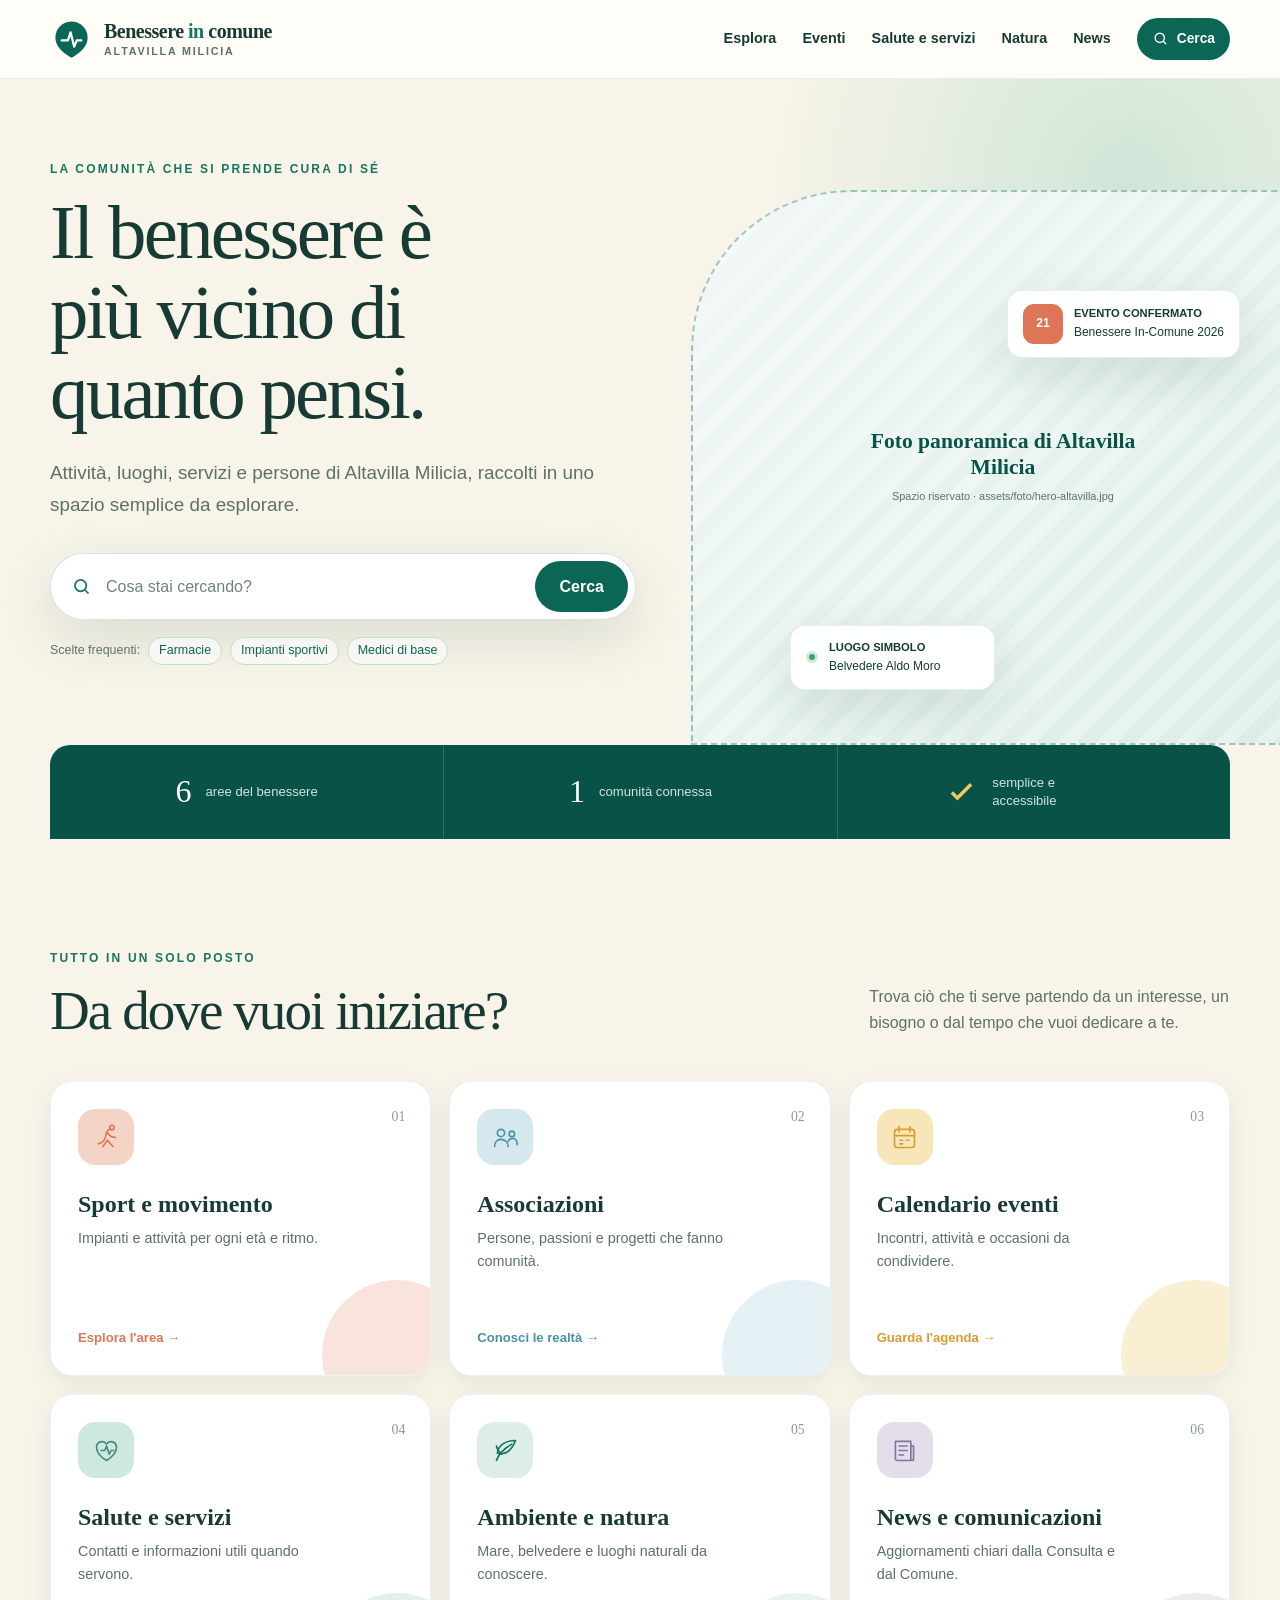
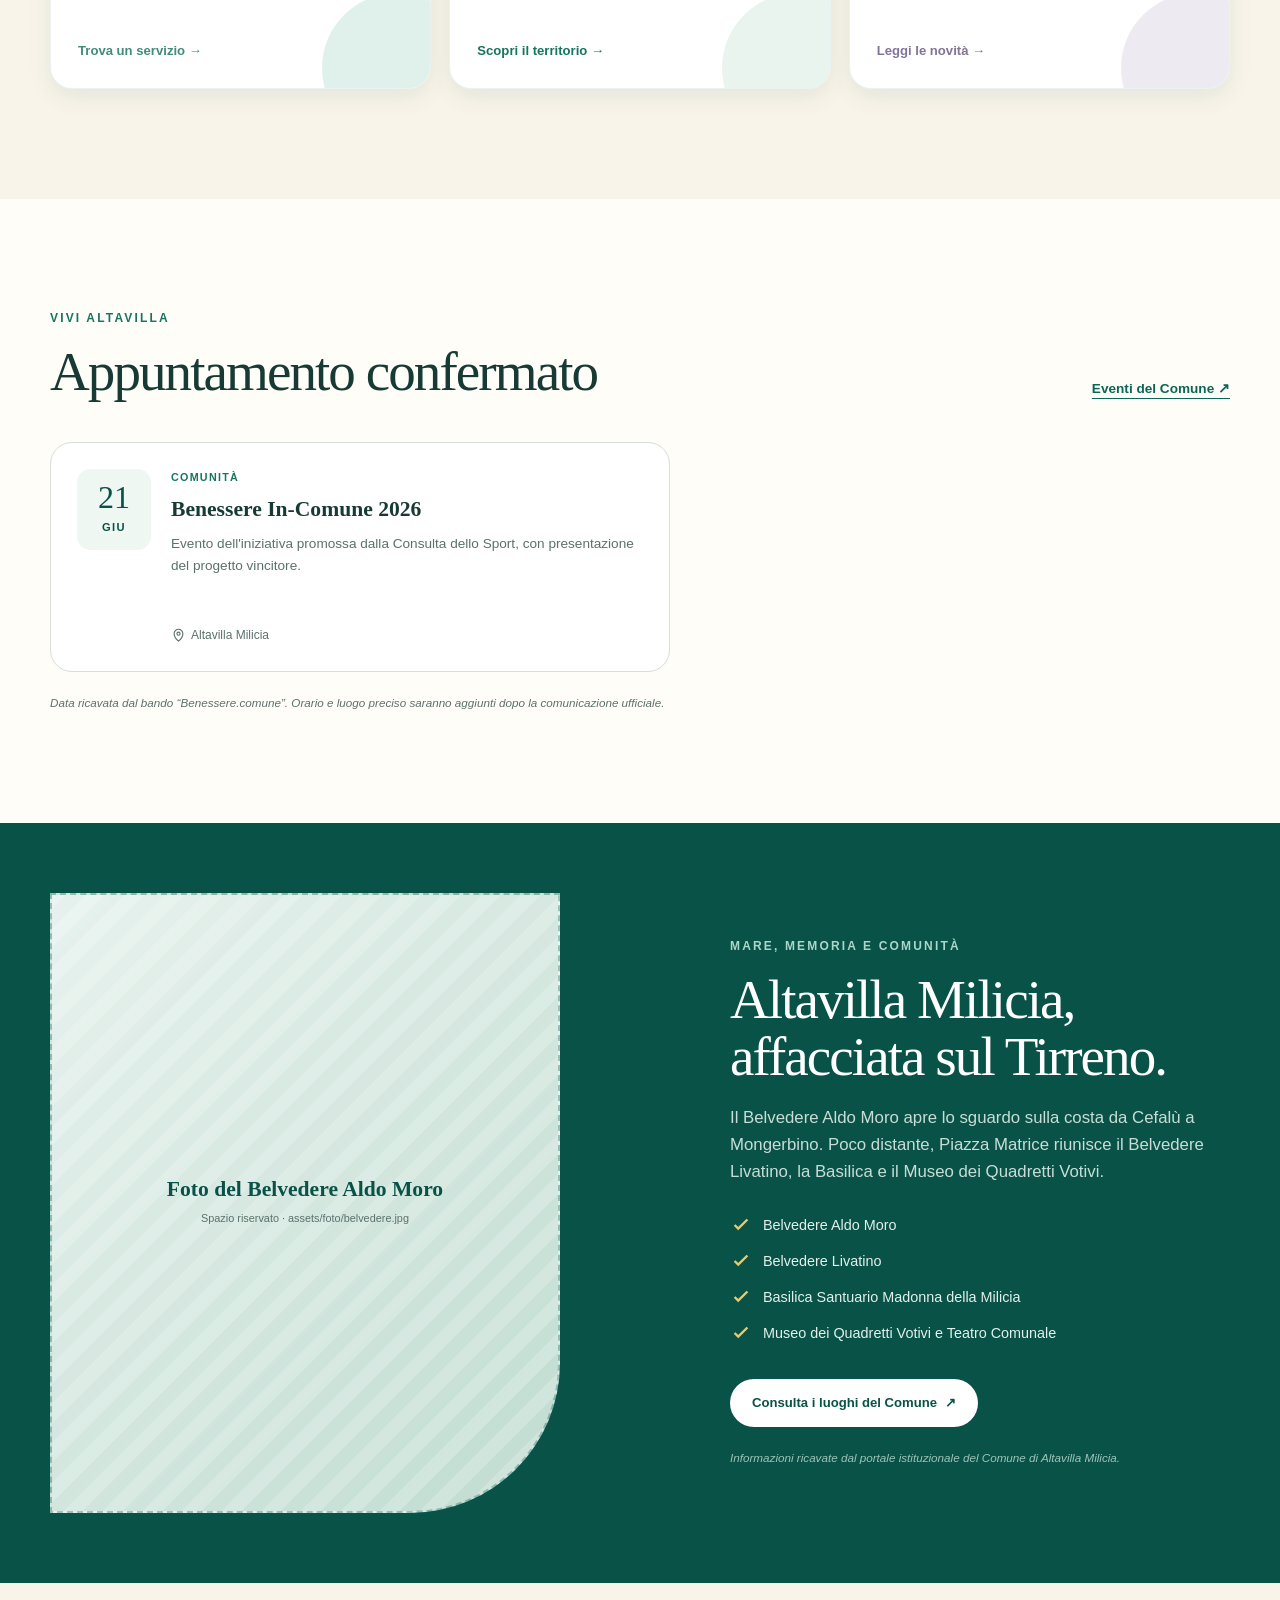
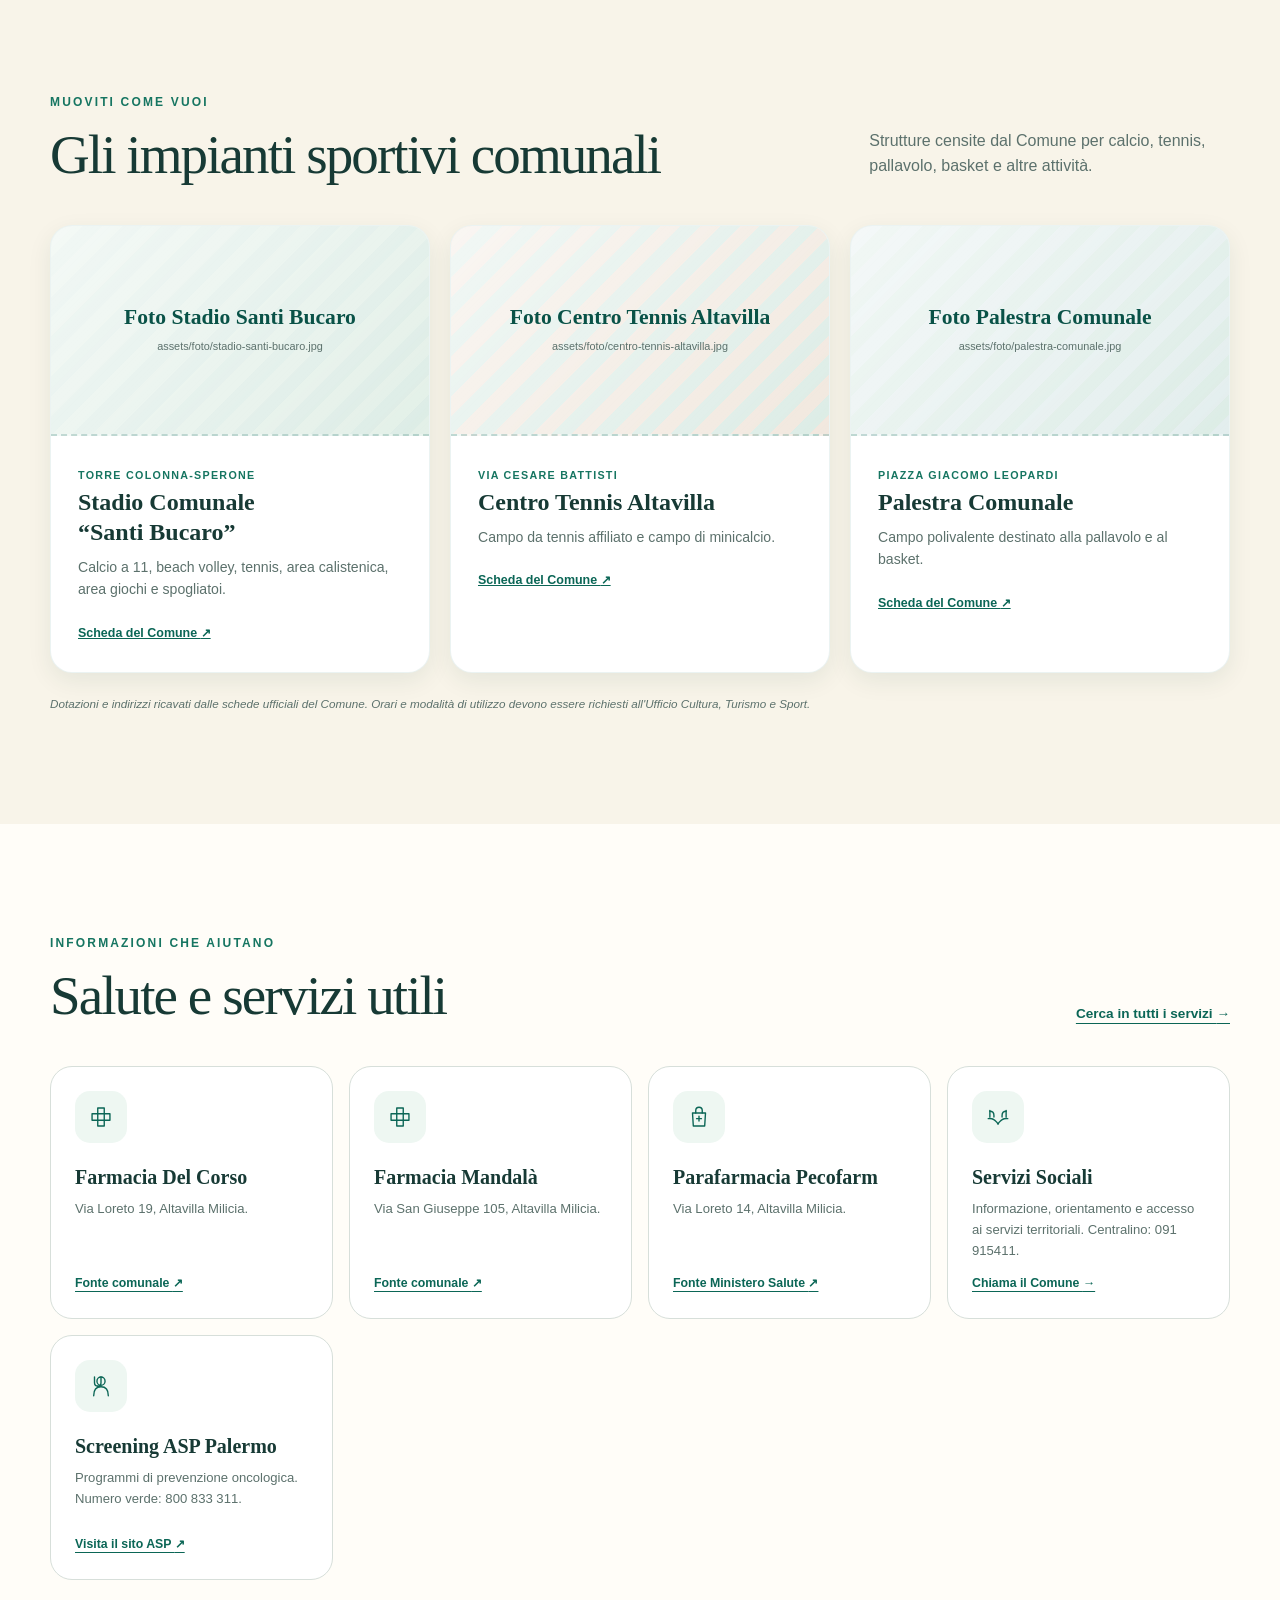
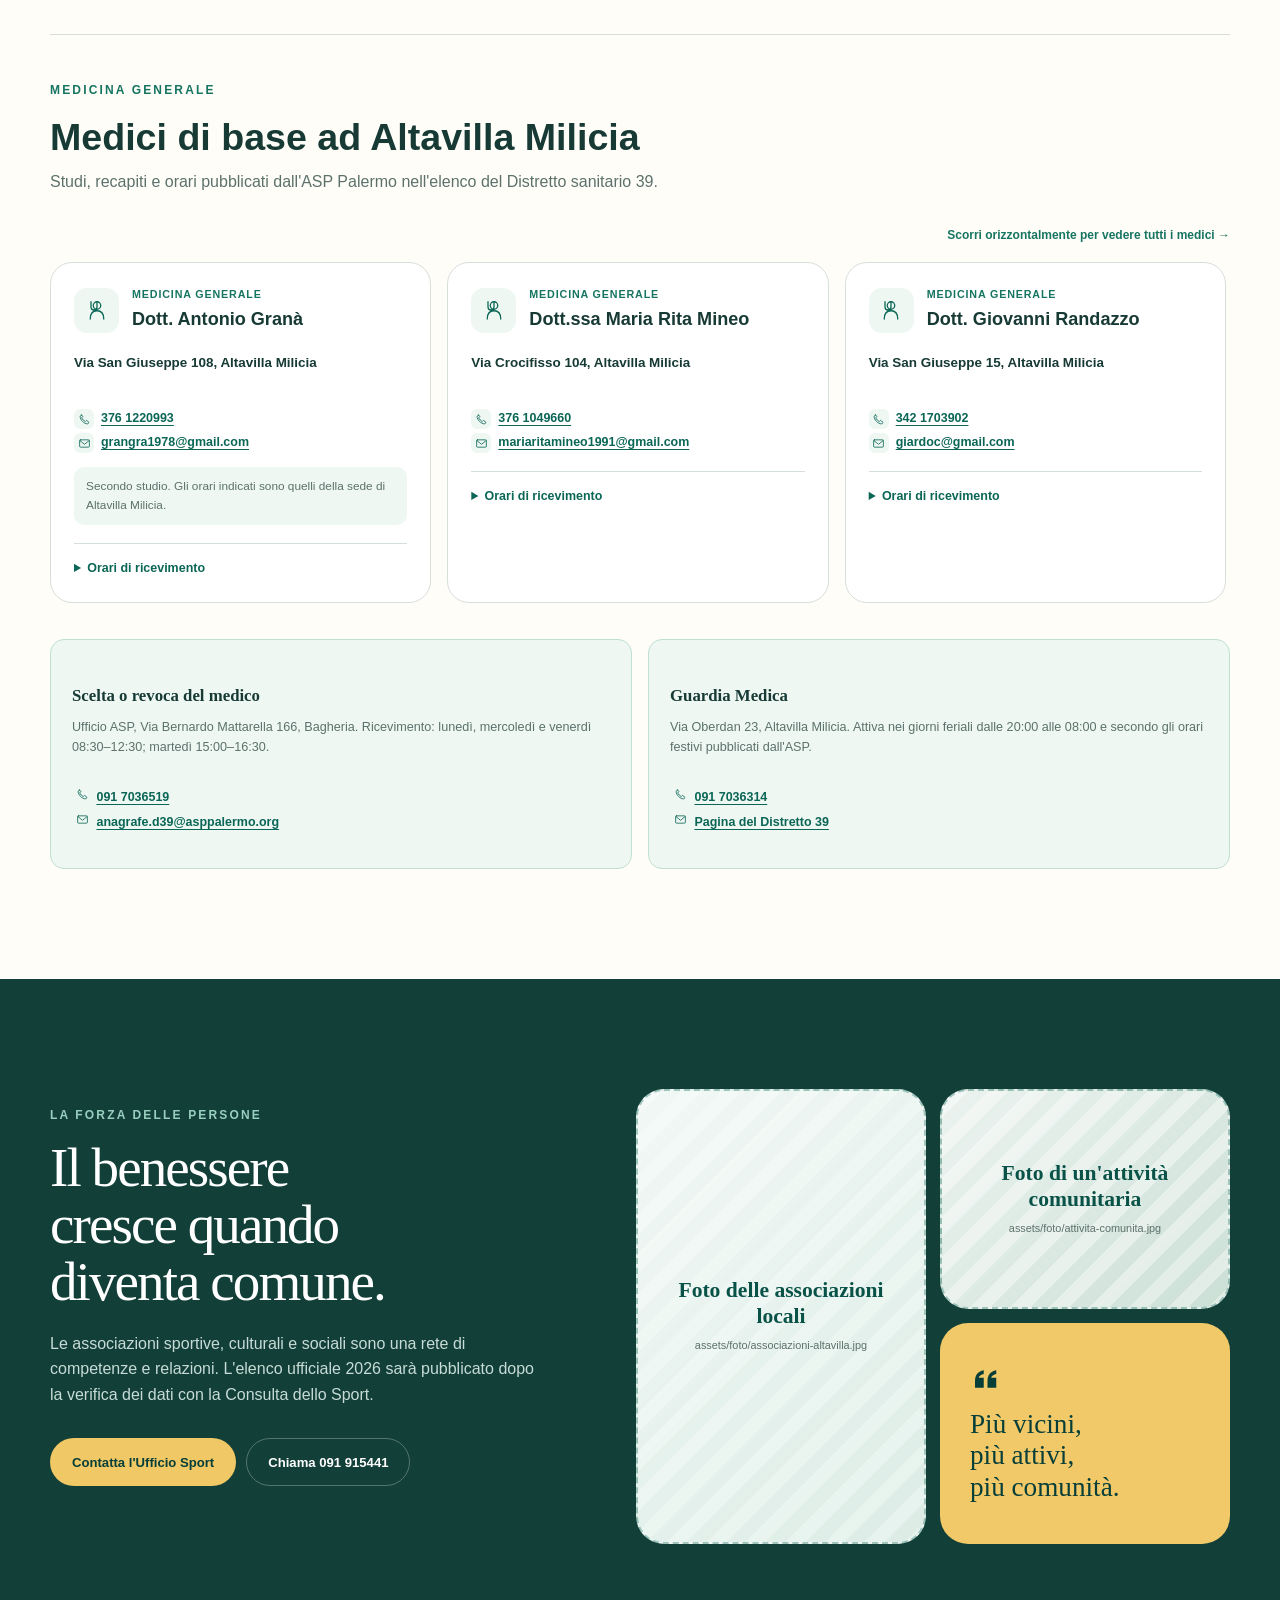
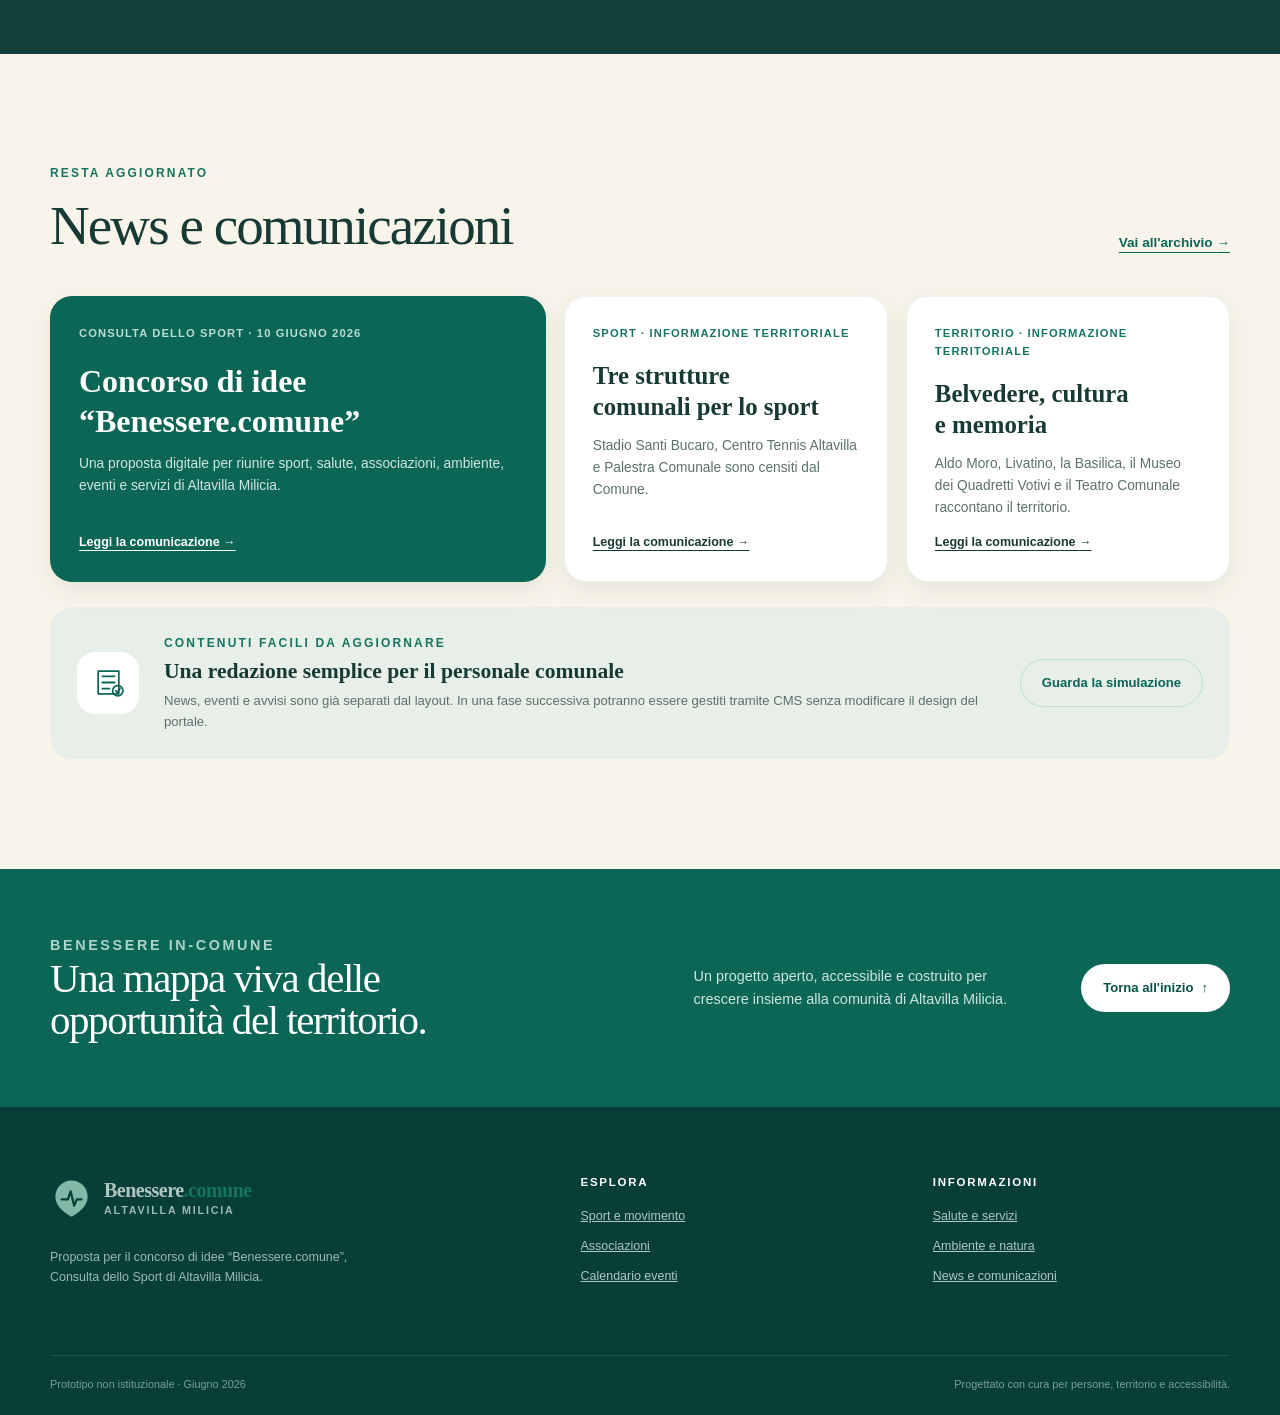
==== sito/index.html @ a287421a "Aggiorna README e struttura del progetto; aggiungi sezione medici e parafarmacia" ====
<!doctype html>
<html lang="it">
  <head>
    <meta charset="utf-8" />
    <meta name="viewport" content="width=device-width, initial-scale=1" />
    <meta
      name="description"
      content="Benessere.comune: sport, salute, natura, associazioni ed eventi ad Altavilla Milicia."
    />
    <meta name="theme-color" content="#0b6656" />
    <title>Altavilla Milicia Benessere</title>
    <link rel="stylesheet" href="css/styles.css" />
    <script src="js/data.js" defer></script>
    <script src="js/app.js" defer></script>
  </head>
  <body>
    <a class="skip-link" href="#contenuto">Vai al contenuto principale</a>

    <header class="site-header" id="inizio">
      <div class="shell site-header__inner">
        <a
          class="brand"
          href="#inizio"
          data-scroll-to="inizio"
          aria-label="Benessere.comune, torna all'inizio"
        >
          <svg class="brand__mark" viewBox="0 0 48 48" aria-hidden="true">
            <path
              d="M24 4C14.1 4 6 12.1 6 22c0 12.6 15.6 21.1 17.3 22a1.6 1.6 0 0 0 1.4 0C26.4 43.1 42 34.6 42 22 42 12.1 33.9 4 24 4Z"
            />
            <path class="brand__mark-line" d="M13 25h7l3-9 4 16 3-7h5" />
          </svg>
          <span class="brand__text">
            <span class="brand__name">Benessere <span>in</span> comune</span>
            <span class="brand__place">Altavilla Milicia</span>
          </span>
        </a>

        <button
          class="nav-toggle"
          type="button"
          aria-expanded="false"
          aria-controls="menu-principale"
        >
          <span class="sr-only">Apri il menu</span>
          <span aria-hidden="true"></span>
          <span aria-hidden="true"></span>
          <span aria-hidden="true"></span>
        </button>

        <nav
          class="main-nav"
          id="menu-principale"
          aria-label="Navigazione principale"
        >
          <a href="#esplora" data-scroll-to="esplora">Esplora</a>
          <a href="#eventi" data-scroll-to="eventi">Eventi</a>
          <a href="#servizi" data-scroll-to="servizi">Salute e servizi</a>
          <a href="#territorio" data-scroll-to="territorio">Natura</a>
          <a href="#news" data-scroll-to="news">News</a>
          <button
            class="header-search"
            type="button"
            data-open-search
            aria-haspopup="dialog"
          >
            <svg viewBox="0 0 24 24" aria-hidden="true">
              <circle cx="11" cy="11" r="6.5"></circle>
              <path d="m16 16 4 4"></path>
            </svg>
            <span>Cerca</span>
          </button>
        </nav>
      </div>
    </header>

    <main id="contenuto">
      <section class="hero" aria-labelledby="hero-title">
        <div class="hero__wash" aria-hidden="true"></div>
        <div class="shell hero__grid">
          <div class="hero__content">
            <p class="eyebrow">La comunità che si prende cura di sé</p>
            <h1 id="hero-title">Il benessere è più vicino di quanto pensi.</h1>
            <p class="hero__lead">
              Attività, luoghi, servizi e persone di Altavilla Milicia, raccolti
              in uno spazio semplice da esplorare.
            </p>

            <form class="hero-search" id="hero-search" role="search">
              <label class="sr-only" for="hero-search-input"
                >Cerca attività, servizi o eventi</label
              >
              <svg viewBox="0 0 24 24" aria-hidden="true">
                <circle cx="11" cy="11" r="6.5"></circle>
                <path d="m16 16 4 4"></path>
              </svg>
              <input
                id="hero-search-input"
                type="search"
                placeholder="Cosa stai cercando?"
                autocomplete="off"
              />
              <button type="submit">Cerca</button>
            </form>

            <div class="quick-links" aria-label="Ricerche rapide">
              <span>Scelte frequenti:</span>
              <button type="button" data-search-term="farmacia">
                Farmacie
              </button>
              <button type="button" data-search-term="stadio">
                Impianti sportivi
              </button>
              <button type="button" data-search-term="medico">
                Medici di base
              </button>
            </div>
          </div>

          <div class="hero__visual">
            <figure class="photo-placeholder photo-placeholder--hero">
              <span class="photo-placeholder__label"
                >Foto panoramica di Altavilla Milicia</span
              >
              <small>Spazio riservato · assets/foto/hero-altavilla.jpg</small>
            </figure>
            <div class="hero-badge hero-badge--events">
              <span class="hero-badge__icon" aria-hidden="true">21</span>
              <span
                ><strong>Evento confermato</strong>Benessere In-Comune
                2026</span
              >
            </div>
            <div class="hero-badge hero-badge--place">
              <span class="status-dot" aria-hidden="true"></span>
              <span><strong>Luogo simbolo</strong>Belvedere Aldo Moro</span>
            </div>
          </div>
        </div>

        <div
          class="shell impact-strip"
          aria-label="Caratteristiche del portale"
        >
          <div>
            <strong>6</strong>
            <span>aree del benessere</span>
          </div>
          <div>
            <strong>1</strong>
            <span>comunità connessa</span>
          </div>
          <div>
            <svg viewBox="0 0 24 24" aria-hidden="true">
              <path d="m5 12 4 4L19 6" />
            </svg>
            <span>semplice e accessibile</span>
          </div>
        </div>
      </section>

      <section
        class="section section--cream"
        id="esplora"
        aria-labelledby="esplora-title"
      >
        <div class="shell">
          <div class="section-heading section-heading--split">
            <div>
              <p class="eyebrow">Tutto in un solo posto</p>
              <h2 id="esplora-title">Da dove vuoi iniziare?</h2>
            </div>
            <p>
              Trova ciò che ti serve partendo da un interesse, un bisogno o dal
              tempo che vuoi dedicare a te.
            </p>
          </div>

          <div class="area-grid">
            <a
              class="area-card area-card--coral"
              href="#movimento"
              data-scroll-to="movimento"
            >
              <span class="area-card__number">01</span>
              <span class="area-card__icon" aria-hidden="true">
                <svg viewBox="0 0 32 32">
                  <path
                    d="M7 23c4-1 7-4 8-8l1-5m0 0 5 5 5 1M16 10l4-4m-8 20 5-7 6 7"
                  />
                  <circle cx="22" cy="5" r="2.5" />
                </svg>
              </span>
              <span class="area-card__title">Sport e movimento</span>
              <span class="area-card__text"
                >Impianti e attività per ogni età e ritmo.</span
              >
              <span class="area-card__link"
                >Esplora l'area <span aria-hidden="true">→</span></span
              >
            </a>

            <a
              class="area-card area-card--blue"
              href="#associazioni"
              data-scroll-to="associazioni"
            >
              <span class="area-card__number">02</span>
              <span class="area-card__icon" aria-hidden="true">
                <svg viewBox="0 0 32 32">
                  <circle cx="11" cy="11" r="4" />
                  <circle cx="23" cy="12" r="3" />
                  <path
                    d="M4 26c0-5 3-8 7-8s8 3 8 8m0-6c1-2 3-3 5-3 3 0 5 3 5 7"
                  />
                </svg>
              </span>
              <span class="area-card__title">Associazioni</span>
              <span class="area-card__text"
                >Persone, passioni e progetti che fanno comunità.</span
              >
              <span class="area-card__link"
                >Conosci le realtà <span aria-hidden="true">→</span></span
              >
            </a>

            <a
              class="area-card area-card--yellow"
              href="#eventi"
              data-scroll-to="eventi"
            >
              <span class="area-card__number">03</span>
              <span class="area-card__icon" aria-hidden="true">
                <svg viewBox="0 0 32 32">
                  <rect x="5" y="7" width="22" height="20" rx="3" />
                  <path d="M10 4v6m12-6v6M5 14h22m-16 5h3m4 0h3m-10 4h3" />
                </svg>
              </span>
              <span class="area-card__title">Calendario eventi</span>
              <span class="area-card__text"
                >Incontri, attività e occasioni da condividere.</span
              >
              <span class="area-card__link"
                >Guarda l'agenda <span aria-hidden="true">→</span></span
              >
            </a>

            <a
              class="area-card area-card--mint"
              href="#servizi"
              data-scroll-to="servizi"
            >
              <span class="area-card__number">04</span>
              <span class="area-card__icon" aria-hidden="true">
                <svg viewBox="0 0 32 32">
                  <path
                    d="M16 27S5 21 5 12a6 6 0 0 1 11-3 6 6 0 0 1 11 3c0 9-11 15-11 15Z"
                  />
                  <path d="M10 16h4l2-5 3 9 2-4h3" />
                </svg>
              </span>
              <span class="area-card__title">Salute e servizi</span>
              <span class="area-card__text"
                >Contatti e informazioni utili quando servono.</span
              >
              <span class="area-card__link"
                >Trova un servizio <span aria-hidden="true">→</span></span
              >
            </a>

            <a
              class="area-card area-card--green"
              href="#territorio"
              data-scroll-to="territorio"
            >
              <span class="area-card__number">05</span>
              <span class="area-card__icon" aria-hidden="true">
                <svg viewBox="0 0 32 32">
                  <path d="M27 5C16 5 8 10 7 19c8 2 15-1 20-14Z" />
                  <path d="M6 27c3-8 8-13 17-18M12 20c-3-2-5-5-6-9" />
                </svg>
              </span>
              <span class="area-card__title">Ambiente e natura</span>
              <span class="area-card__text"
                >Mare, belvedere e luoghi naturali da conoscere.</span
              >
              <span class="area-card__link"
                >Scopri il territorio <span aria-hidden="true">→</span></span
              >
            </a>

            <a
              class="area-card area-card--lavender"
              href="#news"
              data-scroll-to="news"
            >
              <span class="area-card__number">06</span>
              <span class="area-card__icon" aria-hidden="true">
                <svg viewBox="0 0 32 32">
                  <path d="M6 6h17v21H8a2 2 0 0 1-2-2V6Z" />
                  <path d="M23 11h3v14a2 2 0 0 1-2 2M10 11h9m-9 5h9m-9 5h5" />
                </svg>
              </span>
              <span class="area-card__title">News e comunicazioni</span>
              <span class="area-card__text"
                >Aggiornamenti chiari dalla Consulta e dal Comune.</span
              >
              <span class="area-card__link"
                >Leggi le novità <span aria-hidden="true">→</span></span
              >
            </a>
          </div>
        </div>
      </section>

      <section class="section" id="eventi" aria-labelledby="eventi-title">
        <div class="shell">
          <div
            class="section-heading section-heading--split section-heading--actions"
          >
            <div>
              <p class="eyebrow">Vivi Altavilla</p>
              <h2 id="eventi-title">Appuntamento confermato</h2>
            </div>
            <a
              class="text-link"
              href="https://www.comune.altavillamilicia.pa.it/it/events"
              target="_blank"
              rel="noopener"
              >Eventi del Comune <span aria-hidden="true">↗</span></a
            >
          </div>

          <div
            class="event-grid event-grid--single"
            id="event-list"
            aria-live="polite"
          ></div>
          <p class="source-note">
            Data ricavata dal bando “Benessere.comune”. Orario e luogo preciso
            saranno aggiunti dopo la comunicazione ufficiale.
          </p>
        </div>
      </section>

      <section
        class="section territory"
        id="territorio"
        aria-labelledby="territorio-title"
      >
        <div class="shell territory__grid">
          <div class="territory__visual">
            <figure class="photo-placeholder photo-placeholder--territory">
              <span class="photo-placeholder__label"
                >Foto del Belvedere Aldo Moro</span
              >
              <small>Spazio riservato · assets/foto/belvedere.jpg</small>
            </figure>
          </div>

          <div class="territory__content">
            <p class="eyebrow">Mare, memoria e comunità</p>
            <h2 id="territorio-title">
              Altavilla Milicia,<br />affacciata sul Tirreno.
            </h2>
            <p>
              Il Belvedere Aldo Moro apre lo sguardo sulla costa da Cefalù a
              Mongerbino. Poco distante, Piazza Matrice riunisce il Belvedere
              Livatino, la Basilica e il Museo dei Quadretti Votivi.
            </p>
            <ul class="feature-list" id="luoghi-altavilla">
              <li>
                <svg viewBox="0 0 24 24" aria-hidden="true">
                  <path d="m5 12 4 4L19 6" />
                </svg>
                Belvedere Aldo Moro
              </li>
              <li>
                <svg viewBox="0 0 24 24" aria-hidden="true">
                  <path d="m5 12 4 4L19 6" />
                </svg>
                Belvedere Livatino
              </li>
              <li>
                <svg viewBox="0 0 24 24" aria-hidden="true">
                  <path d="m5 12 4 4L19 6" />
                </svg>
                Basilica Santuario Madonna della Milicia
              </li>
              <li>
                <svg viewBox="0 0 24 24" aria-hidden="true">
                  <path d="m5 12 4 4L19 6" />
                </svg>
                Museo dei Quadretti Votivi e Teatro Comunale
              </li>
            </ul>
            <a
              class="button button--light"
              href="https://www.comune.altavillamilicia.pa.it/it/point-of-interests"
              target="_blank"
              rel="noopener"
              >Consulta i luoghi del Comune <span aria-hidden="true">↗</span></a
            >
            <p class="source-note">
              Informazioni ricavate dal portale istituzionale del Comune di
              Altavilla Milicia.
            </p>
          </div>
        </div>
      </section>

      <section
        class="section section--cream"
        id="movimento"
        aria-labelledby="movimento-title"
      >
        <div class="shell">
          <div class="section-heading section-heading--split">
            <div>
              <p class="eyebrow">Muoviti come vuoi</p>
              <h2 id="movimento-title">Gli impianti sportivi comunali</h2>
            </div>
            <p>
              Strutture censite dal Comune per calcio, tennis, pallavolo,
              basket e altre attività.
            </p>
          </div>
          <div class="activity-grid">
            <article class="activity-card activity-card--walk">
              <div class="activity-card__art photo-placeholder">
                <span class="photo-placeholder__label"
                  >Foto Stadio Santi Bucaro</span
                >
                <small>assets/foto/stadio-santi-bucaro.jpg</small>
              </div>
              <div class="activity-card__body">
                <span class="tag">Torre Colonna-Sperone</span>
                <h3>Stadio Comunale “Santi Bucaro”</h3>
                <p>
                  Calcio a 11, beach volley, tennis, area calistenica, area
                  giochi e spogliatoi.
                </p>
                <a
                  href="https://www.comune.altavillamilicia.pa.it/it/luoghi/412967"
                  target="_blank"
                  rel="noopener"
                  >Scheda del Comune <span aria-hidden="true">↗</span></a
                >
              </div>
            </article>

            <article class="activity-card activity-card--gentle">
              <div class="activity-card__art photo-placeholder">
                <span class="photo-placeholder__label"
                  >Foto Centro Tennis Altavilla</span
                >
                <small>assets/foto/centro-tennis-altavilla.jpg</small>
              </div>
              <div class="activity-card__body">
                <span class="tag">Via Cesare Battisti</span>
                <h3>Centro Tennis Altavilla</h3>
                <p>Campo da tennis affiliato e campo di minicalcio.</p>
                <a
                  href="https://www.comune.altavillamilicia.pa.it/it/luoghi/412972"
                  target="_blank"
                  rel="noopener"
                  >Scheda del Comune <span aria-hidden="true">↗</span></a
                >
              </div>
            </article>

            <article class="activity-card activity-card--play">
              <div class="activity-card__art photo-placeholder">
                <span class="photo-placeholder__label"
                  >Foto Palestra Comunale</span
                >
                <small>assets/foto/palestra-comunale.jpg</small>
              </div>
              <div class="activity-card__body">
                <span class="tag">Piazza Giacomo Leopardi</span>
                <h3>Palestra Comunale</h3>
                <p>Campo polivalente destinato alla pallavolo e al basket.</p>
                <a
                  href="https://www.comune.altavillamilicia.pa.it/it/luoghi/412972"
                  target="_blank"
                  rel="noopener"
                  >Scheda del Comune <span aria-hidden="true">↗</span></a
                >
              </div>
            </article>
          </div>
          <p class="source-note">
            Dotazioni e indirizzi ricavati dalle schede ufficiali del Comune.
            Orari e modalità di utilizzo devono essere richiesti all'Ufficio
            Cultura, Turismo e Sport.
          </p>
        </div>
      </section>

      <section class="section" id="servizi" aria-labelledby="servizi-title">
        <div class="shell">
          <div
            class="section-heading section-heading--split section-heading--actions"
          >
            <div>
              <p class="eyebrow">Informazioni che aiutano</p>
              <h2 id="servizi-title">Salute e servizi utili</h2>
            </div>
            <button
              class="text-link text-link--button"
              type="button"
              data-open-search
            >
              Cerca in tutti i servizi <span aria-hidden="true">→</span>
            </button>
          </div>

          <div class="service-grid" id="service-list"></div>

          <section
            class="doctors-section"
            id="medici-base"
            aria-labelledby="medici-base-title"
          >
            <div class="doctors-section__heading">
              <div>
                <p class="eyebrow">Medicina generale</p>
                <h3 id="medici-base-title">
                  Medici di base ad Altavilla Milicia
                </h3>
                <p>
                  Studi, recapiti e orari pubblicati dall'ASP Palermo
                  nell'elenco del Distretto sanitario 39.
                </p>
              </div>
            </div>

            <p class="doctor-scroll-hint">
              Scorri orizzontalmente per vedere tutti i medici
              <span aria-hidden="true">→</span>
            </p>
            <div
              class="doctor-grid"
              id="doctor-list"
              tabindex="0"
              role="region"
              aria-label="Elenco scorrevole dei medici di base"
            ></div>

            <div class="health-access-grid">
              <article>
                <h4>Scelta o revoca del medico</h4>
                <p>
                  Ufficio ASP, Via Bernardo Mattarella 166, Bagheria.
                  Ricevimento: lunedì, mercoledì e venerdì 08:30–12:30; martedì
                  15:00–16:30.
                </p>
                <p class="health-access-grid__links">
                  <div>
                    <span class="doctor-contact__icon"><svg viewBox="0 0 32 32" aria-hidden="true"><path d="M9 5 5 8c1 10 9 18 19 19l3-4-6-5-3 3c-4-2-7-5-9-9l3-3-3-4Z"/></svg></span>
                    <a href="tel:0917036519">091 7036519</a>
                  </div>
                  <div>
                    <span class="doctor-contact__icon"><svg viewBox="0 0 32 32" aria-hidden="true"><rect x="4" y="7" width="24" height="18" rx="2"/><path d="m5 9 11 9L27 9"/></svg></span>
                    <a href="mailto:anagrafe.d39@asppalermo.org"
                    >anagrafe.d39@asppalermo.org</a
                    >
                  </div>
                </p>
              </article>
              <article>
                <h4>Guardia Medica</h4>
                <p>
                  Via Oberdan 23, Altavilla Milicia. Attiva nei
                  giorni feriali dalle 20:00 alle 08:00 e secondo gli orari
                  festivi pubblicati dall'ASP.
                </p>
                <p class="health-access-grid__links">
                  <div>
                     <span class="doctor-contact__icon"><svg viewBox="0 0 32 32" aria-hidden="true"><path d="M9 5 5 8c1 10 9 18 19 19l3-4-6-5-3 3c-4-2-7-5-9-9l3-3-3-4Z"/></svg></span>
                    <a href="tel:0917036314">091 7036314</a>
                  </div>
                  <div>
                     <span class="doctor-contact__icon"><svg viewBox="0 0 32 32" aria-hidden="true"><rect x="4" y="7" width="24" height="18" rx="2"/><path d="m5 9 11 9L27 9"/></svg></span>
                  <a
                    href="https://www.asppalermo.org/amministrazione/unita_organizzativa/distretto-sanitario-n-39-bagheria/"
                    target="_blank"
                    rel="noopener"
                    >Pagina del Distretto 39</a
                  >
                  </div>
                </p>
              </article>
            </div>
          </section>
      </section>

      <section
        class="section community"
        id="associazioni"
        aria-labelledby="associazioni-title"
      >
        <div class="shell community__grid">
          <div class="community__content">
            <p class="eyebrow">La forza delle persone</p>
            <h2 id="associazioni-title">
              Il benessere cresce quando diventa comune.
            </h2>
            <p>
              Le associazioni sportive, culturali e sociali sono una rete di
              competenze e relazioni. L'elenco ufficiale 2026 sarà pubblicato
              dopo la verifica dei dati con la Consulta dello Sport.
            </p>
            <div class="community__actions">
              <a
                class="button button--primary"
                href="mailto:cultura@altavillamilicia.eu?subject=Informazioni%20associazioni%20Altavilla%20Milicia"
                >Contatta l'Ufficio Sport</a
              >
              <a class="button button--ghost" href="tel:091915441"
                >Chiama 091 915441</a
              >
            </div>
          </div>

          <div class="community__mosaic">
            <figure class="mosaic-card mosaic-card--one photo-placeholder">
              <span class="photo-placeholder__label"
                >Foto delle associazioni locali</span
              >
              <small>assets/foto/associazioni-altavilla.jpg</small>
            </figure>
            <figure class="mosaic-card mosaic-card--two photo-placeholder">
              <span class="photo-placeholder__label"
                >Foto di un'attività comunitaria</span
              >
              <small>assets/foto/attivita-comunita.jpg</small>
            </figure>
            <div class="mosaic-quote">
              <svg viewBox="0 0 24 24" aria-hidden="true">
                <path
                  d="M7 11h4v8H4v-5c0-5 2-8 7-9v3c-2 .5-4 1.5-4 3Zm10 0h4v8h-7v-5c0-5 2-8 7-9v3c-2 .5-4 1.5-4 3Z"
                />
              </svg>
              <span>Più vicini,<br />più attivi,<br />più comunità.</span>
            </div>
          </div>
        </div>
      </section>

      <section
        class="section section--cream"
        id="news"
        aria-labelledby="news-title"
      >
        <div class="shell">
          <div
            class="section-heading section-heading--split section-heading--actions"
          >
            <div>
              <p class="eyebrow">Resta aggiornato</p>
              <h2 id="news-title">News e comunicazioni</h2>
            </div>
            <a class="text-link" href="#news-list" data-scroll-to="news-list"
              >Vai all'archivio <span aria-hidden="true">→</span></a
            >
          </div>
          <div class="news-grid" id="news-list"></div>

          <div class="cms-note">
            <div class="cms-note__icon" aria-hidden="true">
              <svg viewBox="0 0 32 32">
                <path d="M6 5h20v22H6z" />
                <path d="M10 10h12m-12 6h12m-12 6h7" />
                <circle cx="25" cy="24" r="5" />
                <path d="m23 24 1.5 1.5L27 22" />
              </svg>
            </div>
            <div>
              <p class="eyebrow">Contenuti facili da aggiornare</p>
              <h3>Una redazione semplice per il personale comunale</h3>
              <p>
                News, eventi e avvisi sono già separati dal layout. In una fase
                successiva potranno essere gestiti tramite CMS senza modificare
                il design del portale.
              </p>
            </div>
            <button
              class="button button--ghost"
              type="button"
              id="cms-demo-button"
            >
              Guarda la simulazione
            </button>
          </div>
        </div>
      </section>

      <section class="closing-cta" aria-labelledby="closing-title">
        <div class="shell closing-cta__inner">
          <div>
            <p class="eyebrow">Benessere In-Comune</p>
            <h2 id="closing-title">
              Una mappa viva delle opportunità del territorio.
            </h2>
          </div>
          <p>
            Un progetto aperto, accessibile e costruito per crescere insieme
            alla comunità di Altavilla Milicia.
          </p>
          <button class="button button--light" type="button" data-scroll-top>
            Torna all'inizio <span aria-hidden="true">↑</span>
          </button>
        </div>
      </section>
    </main>

    <footer class="site-footer">
      <div class="shell site-footer__grid">
        <div>
          <a class="brand brand--footer" href="#inizio" data-scroll-to="inizio">
            <svg class="brand__mark" viewBox="0 0 48 48" aria-hidden="true">
              <path
                d="M24 4C14.1 4 6 12.1 6 22c0 12.6 15.6 21.1 17.3 22a1.6 1.6 0 0 0 1.4 0C26.4 43.1 42 34.6 42 22 42 12.1 33.9 4 24 4Z"
              />
              <path class="brand__mark-line" d="M13 25h7l3-9 4 16 3-7h5" />
            </svg>
            <span class="brand__text">
              <span class="brand__name">Benessere<span>.comune</span></span>
              <span class="brand__place">Altavilla Milicia</span>
            </span>
          </a>
          <p class="footer-description">
            Proposta per il concorso di idee “Benessere.comune”, Consulta dello
            Sport di Altavilla Milicia.
          </p>
        </div>
        <div>
          <h2 class="footer-title">Esplora</h2>
          <ul>
            <li>
              <a href="#movimento" data-scroll-to="movimento"
                >Sport e movimento</a
              >
            </li>
            <li>
              <a href="#associazioni" data-scroll-to="associazioni"
                >Associazioni</a
              >
            </li>
            <li>
              <a href="#eventi" data-scroll-to="eventi">Calendario eventi</a>
            </li>
          </ul>
        </div>
        <div>
          <h2 class="footer-title">Informazioni</h2>
          <ul>
            <li>
              <a href="#servizi" data-scroll-to="servizi">Salute e servizi</a>
            </li>
            <li>
              <a href="#territorio" data-scroll-to="territorio"
                >Ambiente e natura</a
              >
            </li>
            <li>
              <a href="#news" data-scroll-to="news">News e comunicazioni</a>
            </li>
          </ul>
        </div>
      </div>
      <div class="shell site-footer__bottom">
        <span>Prototipo non istituzionale · Giugno 2026</span>
        <span
          >Progettato con cura per persone, territorio e accessibilità.</span
        >
      </div>
    </footer>

    <dialog
      class="search-dialog"
      id="search-dialog"
      aria-labelledby="search-dialog-title"
    >
      <div class="search-dialog__header">
        <div>
          <p class="eyebrow">Cerca nel portale</p>
          <h2 id="search-dialog-title">Come possiamo aiutarti?</h2>
        </div>
        <button
          class="icon-button"
          type="button"
          data-close-search
          aria-label="Chiudi la ricerca"
        >
        <svg viewBox="0 0 24 24" aria-hidden="true">
          <path d="m6 6 12 12M18 6 6 18" />
        </svg>
        </button>
      </div>
      <form class="dialog-search" id="dialog-search" role="search">
        <label class="sr-only" for="dialog-search-input"
          >Cerca nel portale</label
        >
        <svg viewBox="0 0 24 24" aria-hidden="true">
          <circle cx="11" cy="11" r="6.5" />
          <path d="m16 16 4 4" />
        </svg>
        <input
          id="dialog-search-input"
          type="search"
          placeholder="Es. farmacia, stadio, belvedere"
          autocomplete="off"
        />
        <button type="submit">Cerca</button>
      </form>
      <div class="search-results" id="search-results" aria-live="polite">
        <p>Scrivi una parola per cercare tra eventi, servizi e notizie.</p>
      </div>
    </dialog>

    <dialog class="cms-dialog" id="cms-dialog" aria-labelledby="cms-title">
      <div class="search-dialog__header">
        <div>
          <p class="eyebrow">Simulazione CMS</p>
          <h2 id="cms-title">Pubblica una comunicazione</h2>
        </div>
        <button
          class="icon-button"
          type="button"
          data-close-cms
          aria-label="Chiudi la simulazione"
        >
          <svg viewBox="0 0 24 24" aria-hidden="true">
            <path d="m6 6 12 12M18 6 6 18" />
          </svg>
        </button>
      </div>
      <div class="cms-form">
        <label
          >Titolo<input
            type="text"
            value="Nuova attività sul territorio"
            readonly
        /></label>
        <label
          >Categoria<select disabled>
            <option>Comunicazione</option>
          </select></label
        >
        <label
          >Testo<textarea rows="3" readonly>
Inserisci qui le informazioni da condividere con la comunità.</textarea
          >
        </label>
        <div class="cms-form__status">
          <span aria-hidden="true"></span> Anteprima pronta per la pubblicazione
        </div>
        <button class="button button--primary" type="button" data-close-cms>
          Ho capito
        </button>
      </div>
    </dialog>

    <button
      class="back-to-top"
      type="button"
      data-scroll-top
      aria-label="Torna all'inizio della pagina"
      hidden
    >
      <svg viewBox="0 0 24 24" aria-hidden="true">
        <path d="m6 14 6-6 6 6" />
      </svg>
    </button>

    <noscript>
      <div class="noscript-message">
        Per utilizzare ricerca e filtri è necessario attivare JavaScript. Tutti
        i contenuti principali restano comunque disponibili nella pagina.
      </div>
    </noscript>
  </body>
</html>
---- sito/css/styles.css ----
:root {
  --green-950: #073f38;
  --green-900: #095247;
  --green-800: #0b6656;
  --green-700: #167561;
  --green-600: #2b8970;
  --green-200: #bfe0d1;
  --green-100: #dceee6;
  --green-050: #eef7f2;
  --cream: #f8f4e9;
  --paper: #fffdf8;
  --white: #ffffff;
  --ink: #173a35;
  --muted: #5c716c;
  --line: #d7dfda;
  --coral: #df7557;
  --coral-soft: #f5d4c8;
  --blue: #4a91a8;
  --blue-soft: #d5e8ed;
  --yellow: #d99c30;
  --yellow-soft: #f6e6b9;
  --mint: #438c7b;
  --mint-soft: #cee8df;
  --lavender: #83739b;
  --lavender-soft: #e4deea;
  --shadow-sm: 0 8px 24px rgba(14, 61, 52, 0.08);
  --shadow-md: 0 18px 55px rgba(14, 61, 52, 0.13);
  --radius-sm: 12px;
  --radius-md: 22px;
  --radius-lg: 34px;
  --shell: min(1180px, calc(100% - 40px));
  --font-body: "Segoe UI", Arial, sans-serif;
  --font-display: Georgia, "Times New Roman", serif;
}

*,
*::before,
*::after {
  box-sizing: border-box;
}

html {
  overflow-x: hidden;
  overflow-x: clip;
  scroll-behavior: smooth;
  scroll-padding-top: 100px;
}

body {
  margin: 0;
  overflow-x: hidden;
  overflow-x: clip;
  color: var(--ink);
  background: var(--paper);
  font-family: var(--font-body);
  font-size: 1rem;
  line-height: 1.6;
  -webkit-font-smoothing: antialiased;
}

body.is-nav-open,
body:has(dialog[open]) {
  overflow: hidden;
}

body.large-text {
  font-size: 1.12rem;
}

body.high-contrast {
  --green-950: #002f28;
  --green-900: #003f35;
  --green-800: #005344;
  --ink: #092a25;
  --muted: #334b47;
  --line: #7e918c;
}

button,
input,
select,
textarea {
  font: inherit;
}

button,
a {
  -webkit-tap-highlight-color: transparent;
}

button {
  color: inherit;
}

a {
  color: inherit;
}

img,
svg {
  display: block;
  max-width: 100%;
}

h1,
h2,
h3,
p {
  margin-top: 0;
}

h1,
h2,
h3 {
  text-wrap: balance;
}

h1,
h2 {
  font-family: var(--font-display);
  font-weight: 500;
  line-height: 1.04;
  letter-spacing: -0.035em;
}

h1 {
  margin-bottom: 24px;
  font-size: clamp(3rem, 6vw, 5.8rem);
}

h2 {
  margin-bottom: 20px;
  font-size: clamp(2.4rem, 4.3vw, 4.3rem);
}

h3 {
  line-height: 1.25;
}

:focus-visible {
  outline: 3px solid #f1b94a;
  outline-offset: 4px;
}

.sr-only {
  position: absolute;
  width: 1px;
  height: 1px;
  padding: 0;
  margin: -1px;
  overflow: hidden;
  clip: rect(0, 0, 0, 0);
  white-space: nowrap;
  border: 0;
}

.skip-link {
  position: fixed;
  z-index: 1000;
  top: 12px;
  left: 12px;
  padding: 12px 18px;
  color: var(--white);
  background: var(--green-950);
  border-radius: 8px;
  transform: translateY(-150%);
  transition: transform 180ms ease;
}

.skip-link:focus {
  transform: translateY(0);
}

.shell {
  width: var(--shell);
  margin-inline: auto;
}

.prototype-banner {
  color: #f5fbf8;
  background: var(--green-950);
  font-size: 0.78rem;
  letter-spacing: 0.015em;
}

.prototype-banner__inner {
  display: flex;
  justify-content: space-between;
  gap: 24px;
  padding-block: 7px;
}

.prototype-banner__note {
  color: #bed6cf;
}

.site-header {
  position: sticky;
  z-index: 100;
  top: 0;
  background: rgba(255, 253, 248, 0.94);
  border-bottom: 1px solid rgba(11, 102, 86, 0.1);
  backdrop-filter: blur(14px);
}

.site-header__inner {
  display: flex;
  align-items: center;
  justify-content: space-between;
  min-height: 78px;
}

.brand {
  display: inline-flex;
  align-items: center;
  gap: 11px;
  text-decoration: none;
}

.brand__mark {
  width: 43px;
  height: 43px;
  fill: var(--green-800);
}

.brand__mark-line {
  fill: none;
  stroke: var(--paper);
  stroke-width: 2.5;
  stroke-linecap: round;
  stroke-linejoin: round;
}

.brand__text {
  display: flex;
  flex-direction: column;
  line-height: 1.05;
}

.brand__name {
  font-family: var(--font-display);
  font-size: 1.25rem;
  font-weight: 700;
  letter-spacing: -0.025em;
}

.brand__name span {
  color: var(--green-700);
}

.brand__place {
  margin-top: 4px;
  color: var(--muted);
  font-size: 0.67rem;
  font-weight: 700;
  letter-spacing: 0.17em;
  text-transform: uppercase;
}

.main-nav {
  display: flex;
  align-items: center;
  gap: 26px;
}

.main-nav > a {
  position: relative;
  font-size: 0.9rem;
  font-weight: 650;
  text-decoration: none;
}

.main-nav > a::after {
  position: absolute;
  right: 0;
  bottom: -8px;
  left: 0;
  height: 2px;
  content: "";
  background: var(--green-700);
  transform: scaleX(0);
  transform-origin: left;
  transition: transform 180ms ease;
}

.main-nav > a:hover::after {
  transform: scaleX(1);
}

.header-search {
  display: inline-flex;
  align-items: center;
  gap: 8px;
  padding: 10px 15px;
  color: var(--white);
  background: var(--green-800);
  border: 0;
  border-radius: 999px;
  font-size: 0.86rem;
  font-weight: 700;
  cursor: pointer;
}

.header-search svg {
  width: 17px;
  fill: none;
  stroke: currentColor;
  stroke-width: 2;
}

.nav-toggle {
  display: none;
  width: 46px;
  height: 42px;
  padding: 9px;
  background: transparent;
  border: 1px solid var(--line);
  border-radius: 10px;
  cursor: pointer;
}

.nav-toggle span:not(.sr-only) {
  display: block;
  width: 100%;
  height: 2px;
  margin-block: 5px;
  background: var(--ink);
  transition:
    transform 180ms ease,
    opacity 180ms ease;
}

.eyebrow {
  margin-bottom: 14px;
  color: var(--green-700);
  font-size: 0.75rem;
  font-weight: 800;
  letter-spacing: 0.18em;
  text-transform: uppercase;
}

.hero {
  position: relative;
  overflow: hidden;
  padding: 76px 0 0;
  background: var(--cream);
}

.hero__wash {
  position: absolute;
  top: -300px;
  right: -250px;
  width: 800px;
  height: 800px;
  background: radial-gradient(
    circle,
    rgba(191, 224, 209, 0.72),
    rgba(191, 224, 209, 0) 65%
  );
}

.hero__grid {
  position: relative;
  display: grid;
  grid-template-columns: minmax(0, 1fr) minmax(420px, 0.92fr);
  align-items: center;
  gap: 55px;
}

.hero__content {
  position: relative;
  z-index: 2;
  padding-bottom: 75px;
}

.hero h1 {
  max-width: 720px;
}

.hero__lead {
  max-width: 590px;
  margin-bottom: 32px;
  color: var(--muted);
  font-size: 1.18rem;
  line-height: 1.7;
}

.hero-search,
.dialog-search {
  display: grid;
  grid-template-columns: auto 1fr auto;
  align-items: center;
  max-width: 610px;
  padding: 7px 7px 7px 20px;
  background: var(--white);
  border: 1px solid rgba(11, 102, 86, 0.16);
  border-radius: 999px;
  box-shadow: var(--shadow-md);
}

.hero-search svg,
.dialog-search svg {
  width: 21px;
  fill: none;
  stroke: var(--green-700);
  stroke-width: 2;
}

.hero-search input,
.dialog-search input {
  min-width: 0;
  padding: 12px 14px;
  color: var(--ink);
  background: transparent;
  border: 0;
  outline: 0;
}

.hero-search input::placeholder,
.dialog-search input::placeholder {
  color: #71847f;
}

.hero-search button,
.dialog-search button {
  padding: 13px 24px;
  color: var(--white);
  background: var(--green-800);
  border: 0;
  border-radius: 999px;
  font-weight: 750;
  cursor: pointer;
}

.quick-links {
  display: flex;
  flex-wrap: wrap;
  align-items: center;
  gap: 8px;
  margin-top: 17px;
  color: var(--muted);
  font-size: 0.78rem;
}

.quick-links button {
  padding: 3px 10px;
  color: var(--green-800);
  background: rgba(255, 255, 255, 0.6);
  border: 1px solid var(--green-200);
  border-radius: 999px;
  cursor: pointer;
}

.hero__visual {
  position: relative;
  align-self: end;
  min-height: 590px;
  padding: 35px 0 0;
}

.photo-placeholder {
  display: flex;
  align-items: center;
  justify-content: center;
  flex-direction: column;
  gap: 7px;
  margin: 0;
  padding: 25px;
  color: var(--green-900);
  background:
    linear-gradient(
      135deg,
      rgba(255, 255, 255, 0.72),
      rgba(255, 255, 255, 0.28)
    ),
    repeating-linear-gradient(
      -45deg,
      var(--green-100) 0 14px,
      #cfe5dc 14px 28px
    );
  border: 2px dashed rgba(11, 102, 86, 0.34);
  text-align: center;
}

.photo-placeholder__label {
  max-width: 280px;
  font-family: var(--font-display);
  font-size: 1.35rem;
  font-weight: 700;
  line-height: 1.2;
}

.photo-placeholder small {
  color: var(--muted);
  font-size: 0.68rem;
}

.photo-placeholder--hero {
  width: calc(100% + 85px);
  height: 555px;
  border-radius: 160px 0 0;
}

.hero-badge {
  position: absolute;
  z-index: 2;
  display: flex;
  align-items: center;
  gap: 11px;
  min-width: 205px;
  padding: 13px 15px;
  background: rgba(255, 255, 255, 0.94);
  border: 1px solid rgba(11, 102, 86, 0.1);
  border-radius: 15px;
  box-shadow: var(--shadow-md);
  font-size: 0.75rem;
}

.hero-badge strong {
  display: block;
  color: var(--ink);
  font-size: 0.7rem;
  text-transform: uppercase;
}

.hero-badge--events {
  top: 135px;
  right: -10px;
}

.hero-badge--place {
  right: 235px;
  bottom: 55px;
}

.hero-badge__icon {
  display: grid;
  width: 40px;
  height: 40px;
  color: var(--white);
  background: var(--coral);
  border-radius: 11px;
  place-items: center;
  font-weight: 850;
}

.status-dot {
  width: 12px;
  height: 12px;
  background: #41a16f;
  border: 3px solid #cbead7;
  border-radius: 50%;
}

.impact-strip {
  position: relative;
  z-index: 3;
  display: grid;
  grid-template-columns: repeat(3, 1fr);
  color: var(--white);
  background: var(--green-900);
  border-radius: 20px 20px 0 0;
}

.impact-strip > div {
  display: flex;
  align-items: center;
  justify-content: center;
  gap: 14px;
  min-height: 94px;
  padding: 18px 30px;
}

.impact-strip > div + div {
  border-left: 1px solid rgba(255, 255, 255, 0.16);
}

.impact-strip strong {
  font-family: var(--font-display);
  font-size: 2rem;
  font-weight: 400;
}

.impact-strip span {
  max-width: 130px;
  color: #d1e5df;
  font-size: 0.82rem;
  line-height: 1.35;
}

.impact-strip svg {
  width: 33px;
  fill: none;
  stroke: #f3c85f;
  stroke-width: 2.5;
}

.section {
  padding: 110px 0;
}

.section--cream {
  background: var(--cream);
}

.section-heading {
  margin-bottom: 42px;
}

.section-heading--split {
  display: grid;
  grid-template-columns: minmax(0, 1.35fr) minmax(280px, 0.65fr);
  align-items: end;
  gap: 70px;
}

.section-heading h2 {
  margin-bottom: 0;
}

.section-heading > p,
.section-heading > div + p {
  margin-bottom: 4px;
  color: var(--muted);
}

.section-heading--actions {
  grid-template-columns: 1fr auto;
}

.area-grid {
  display: grid;
  grid-template-columns: repeat(3, 1fr);
  gap: 18px;
}

.area-card {
  position: relative;
  display: flex;
  flex-direction: column;
  min-height: 295px;
  padding: 27px;
  overflow: hidden;
  color: var(--ink);
  background: var(--white);
  border: 1px solid rgba(11, 102, 86, 0.08);
  border-radius: var(--radius-md);
  box-shadow: var(--shadow-sm);
  text-decoration: none;
  transition:
    transform 200ms ease,
    box-shadow 200ms ease;
}

.area-card::after {
  position: absolute;
  right: -42px;
  bottom: -55px;
  width: 150px;
  height: 150px;
  content: "";
  background: var(--card-soft);
  border-radius: 50%;
  opacity: 0.62;
}

.area-card:hover {
  box-shadow: var(--shadow-md);
  transform: translateY(-5px);
}

.area-card--coral {
  --card-color: var(--coral);
  --card-soft: var(--coral-soft);
}
.area-card--blue {
  --card-color: var(--blue);
  --card-soft: var(--blue-soft);
}
.area-card--yellow {
  --card-color: var(--yellow);
  --card-soft: var(--yellow-soft);
}
.area-card--mint {
  --card-color: var(--mint);
  --card-soft: var(--mint-soft);
}
.area-card--green {
  --card-color: var(--green-700);
  --card-soft: var(--green-100);
}
.area-card--lavender {
  --card-color: var(--lavender);
  --card-soft: var(--lavender-soft);
}

.area-card__number {
  position: absolute;
  top: 24px;
  right: 25px;
  color: #899b96;
  font-family: var(--font-display);
  font-size: 0.86rem;
}

.area-card__icon {
  display: grid;
  width: 56px;
  height: 56px;
  margin-bottom: 26px;
  color: var(--card-color);
  background: var(--card-soft);
  border-radius: 17px;
  place-items: center;
}

.area-card__icon svg {
  width: 29px;
  fill: none;
  stroke: currentColor;
  stroke-width: 1.8;
  stroke-linecap: round;
  stroke-linejoin: round;
}

.area-card__title {
  margin-bottom: 8px;
  font-family: var(--font-display);
  font-size: 1.5rem;
  font-weight: 700;
  line-height: 1.15;
}

.area-card__text {
  max-width: 260px;
  margin-bottom: 24px;
  color: var(--muted);
  font-size: 0.9rem;
}

.area-card__link {
  position: relative;
  z-index: 2;
  margin-top: auto;
  color: var(--card-color);
  font-size: 0.82rem;
  font-weight: 800;
}

.text-link {
  color: var(--green-800);
  font-size: 0.85rem;
  font-weight: 800;
  text-underline-offset: 5px;
}

.text-link--button {
  padding: 0;
  background: none;
  border: 0;
  text-decoration: underline;
  cursor: pointer;
}

.filter-bar {
  display: flex;
  flex-wrap: wrap;
  gap: 9px;
  margin-bottom: 30px;
}

.filter-button {
  padding: 9px 16px;
  color: var(--muted);
  background: var(--white);
  border: 1px solid var(--line);
  border-radius: 999px;
  cursor: pointer;
}

.filter-button.is-active {
  color: var(--white);
  background: var(--green-800);
  border-color: var(--green-800);
}

.event-grid {
  display: grid;
  grid-template-columns: repeat(3, 1fr);
  gap: 20px;
}

.event-grid--single {
  grid-template-columns: minmax(0, 620px);
}

.event-card {
  position: relative;
  display: grid;
  grid-template-columns: 74px 1fr;
  gap: 20px;
  min-height: 230px;
  padding: 26px;
  background: var(--white);
  border: 1px solid var(--line);
  border-radius: var(--radius-md);
  transition:
    transform 180ms ease,
    box-shadow 180ms ease;
}

.event-card:hover {
  box-shadow: var(--shadow-md);
  transform: translateY(-4px);
}

.event-date {
  align-self: start;
  padding: 12px 8px;
  color: var(--green-900);
  background: var(--green-050);
  border-radius: 14px;
  text-align: center;
}

.event-date strong {
  display: block;
  font-family: var(--font-display);
  font-size: 2rem;
  font-weight: 500;
  line-height: 1;
}

.event-date span {
  font-size: 0.7rem;
  font-weight: 850;
  letter-spacing: 0.12em;
  text-transform: uppercase;
}

.event-card__content {
  display: flex;
  flex-direction: column;
}

.event-card__category,
.tag {
  align-self: flex-start;
  margin-bottom: 10px;
  color: var(--green-700);
  font-size: 0.67rem;
  font-weight: 850;
  letter-spacing: 0.12em;
  text-transform: uppercase;
}

.event-card h3 {
  margin-bottom: 10px;
  font-family: var(--font-display);
  font-size: 1.35rem;
}

.event-card p {
  margin-bottom: 17px;
  color: var(--muted);
  font-size: 0.85rem;
}

.event-card__meta {
  display: flex;
  flex-wrap: wrap;
  gap: 13px;
  margin-top: auto;
  color: var(--muted);
  font-size: 0.75rem;
}

.event-card__meta span {
  display: inline-flex;
  align-items: center;
  gap: 5px;
}

.event-card__meta svg {
  width: 15px;
  fill: none;
  stroke: currentColor;
  stroke-width: 1.8;
}

.source-note {
  margin: 22px 0 0;
  color: var(--muted);
  font-size: 0.73rem;
  font-style: italic;
}

.territory {
  padding: 0;
  color: var(--white);
  background: var(--green-900);
}

.territory__grid {
  display: grid;
  grid-template-columns: 1fr 1fr;
  min-height: 760px;
}

.territory__visual {
  position: relative;
  align-self: stretch;
  padding: 70px 80px 70px 0;
}

.photo-placeholder--territory {
  height: 100%;
  min-height: 610px;
  border-radius: 0 0 150px 0;
  background:
    linear-gradient(
      135deg,
      rgba(255, 255, 255, 0.72),
      rgba(255, 255, 255, 0.28)
    ),
    repeating-linear-gradient(-45deg, #b9d9cc 0 14px, #a9cfc0 14px 28px);
}

.territory__content {
  align-self: center;
  padding: 80px 0 80px 90px;
}

.territory__content .eyebrow {
  color: #a9d7c9;
}

.territory__content h2 {
  max-width: 590px;
}

.territory__content > p:not(.eyebrow):not(.source-note) {
  max-width: 550px;
  color: #c8ddd7;
  font-size: 1.05rem;
}

.feature-list {
  display: grid;
  gap: 13px;
  margin: 28px 0 34px;
  padding: 0;
  list-style: none;
}

.feature-list li {
  display: flex;
  align-items: center;
  gap: 11px;
  color: #e3f0ec;
  font-size: 0.9rem;
}

.feature-list svg {
  width: 22px;
  color: #f0c965;
  fill: none;
  stroke: currentColor;
  stroke-width: 2.6;
}

.button {
  display: inline-flex;
  align-items: center;
  justify-content: center;
  gap: 8px;
  min-height: 48px;
  padding: 12px 21px;
  border: 1px solid transparent;
  border-radius: 999px;
  font-size: 0.82rem;
  font-weight: 800;
  text-decoration: none;
  cursor: pointer;
}

.button--light {
  color: var(--green-900);
  background: var(--white);
}

.button--primary {
  color: var(--white);
  background: var(--green-800);
}

.button--ghost {
  color: var(--green-800);
  background: transparent;
  border-color: var(--green-200);
}

.territory .source-note {
  max-width: 500px;
  color: #9fc3b9;
}

.activity-grid {
  display: grid;
  grid-template-columns: repeat(3, 1fr);
  gap: 20px;
}

.activity-card {
  overflow: hidden;
  background: var(--white);
  border: 1px solid rgba(11, 102, 86, 0.08);
  border-radius: var(--radius-md);
  box-shadow: var(--shadow-sm);
}

.activity-card__art {
  height: 210px;
  overflow: hidden;
  border: 0;
  border-bottom: 2px dashed rgba(11, 102, 86, 0.22);
  border-radius: 0;
}

.activity-card--walk .activity-card__art {
  --green-100: #d8eadf;
}
.activity-card--gentle .activity-card__art {
  --green-100: #ecdfd2;
}
.activity-card--play .activity-card__art {
  --green-100: #d8e7e7;
}

.activity-card__body {
  padding: 25px 27px 28px;
}

.activity-card h3 {
  margin-bottom: 9px;
  font-family: var(--font-display);
  font-size: 1.5rem;
}

.activity-card p {
  margin-bottom: 18px;
  color: var(--muted);
  font-size: 0.88rem;
}

.activity-card a,
.card-link-button {
  color: var(--green-800);
  font-size: 0.78rem;
  font-weight: 800;
}

.card-link-button,
.news-card__action {
  padding: 0;
  background: none;
  border: 0;
  text-align: left;
  text-decoration: underline;
  text-underline-offset: 4px;
  cursor: pointer;
}

.service-grid {
  display: grid;
  grid-template-columns: repeat(4, 1fr);
  gap: 16px;
}

.service-card {
  display: flex;
  flex-direction: column;
  min-height: 245px;
  padding: 24px;
  background: var(--white);
  border: 1px solid var(--line);
  border-radius: var(--radius-md);
}

.service-card__icon {
  display: grid;
  width: 52px;
  height: 52px;
  margin-bottom: 22px;
  color: var(--green-800);
  background: var(--green-050);
  border-radius: 15px;
  place-items: center;
}

.service-card__icon svg {
  width: 26px;
  fill: none;
  stroke: currentColor;
  stroke-width: 1.7;
  stroke-linecap: round;
  stroke-linejoin: round;
}

.service-card h3 {
  margin-bottom: 8px;
  font-family: var(--font-display);
  font-size: 1.25rem;
}

.service-card p {
  color: var(--muted);
  font-size: 0.82rem;
}

.service-card a {
  align-self: flex-start;
  margin-top: auto;
  padding: 0;
  color: var(--green-800);
  background: none;
  border: 0;
  font-size: 0.77rem;
  font-weight: 800;
  text-decoration: underline;
  text-underline-offset: 4px;
}

.doctors-section {
  margin-top: 54px;
  padding-top: 46px;
  border-top: 1px solid var(--line);
  scroll-margin-top: 110px;
}

.doctors-section__heading {
  display: flex;
  align-items: flex-end;
  justify-content: space-between;
  gap: 28px;
  margin-bottom: 25px;
}

.doctors-section__heading h3 {
  margin-bottom: 8px;
  font-size: clamp(1.65rem, 3vw, 2.35rem);
}

.doctors-section__heading p:not(.eyebrow) {
  max-width: 680px;
  color: var(--muted);
}

.doctor-grid {
  display: grid;
  grid-auto-columns: calc((100% - 32px) / 3);
  grid-auto-flow: column;
  gap: 16px;
  padding: 2px 2px 14px;
  overflow-x: auto;
  overscroll-behavior-inline: contain;
  scroll-behavior: smooth;
  scroll-snap-type: inline mandatory;
  scrollbar-color: var(--green-700) var(--green-100);
  scrollbar-width: thin;
}

.doctor-grid::-webkit-scrollbar {
  height: 9px;
}

.doctor-grid::-webkit-scrollbar-track {
  background: var(--green-100);
  border-radius: 999px;
}

.doctor-grid::-webkit-scrollbar-thumb {
  background: var(--green-700);
  border-radius: 999px;
}

.doctor-grid:focus-visible {
  outline: 3px solid var(--accent);
  outline-offset: 5px;
}

.doctor-scroll-hint {
  margin: -10px 0 15px;
  color: var(--green-700);
  font-size: 0.75rem;
  font-weight: 800;
  text-align: right;
}

.doctor-card {
  padding: 23px;
  background: var(--white);
  border: 1px solid var(--line);
  border-radius: var(--radius-md);
  scroll-snap-align: start;
}

.doctor-card__heading {
  display: flex;
  align-items: center;
  gap: 13px;
  margin-bottom: 18px;
}

.doctor-card__icon {
  display: grid;
  flex: 0 0 auto;
  width: 45px;
  height: 45px;
  color: var(--green-800);
  background: var(--green-050);
  border-radius: 13px;
  place-items: center;
}

.doctor-card__icon svg {
  width: 24px;
  fill: none;
  stroke: currentColor;
  stroke-width: 1.7;
  stroke-linecap: round;
  stroke-linejoin: round;
}

.doctor-card__heading span:not(.doctor-card__icon) {
  display: block;
  margin-bottom: 2px;
  color: var(--green-700);
  font-size: 0.67rem;
  font-weight: 900;
  letter-spacing: 0.08em;
  text-transform: uppercase;
}

.doctor-card h4 {
  margin: 0;
  font-size: 1.13rem;
}

.doctor-card__address {
  min-height: 42px;
  color: var(--ink);
  font-size: 0.84rem;
  font-weight: 700;
}

.doctor-card__contacts {
  display: flex;
  flex-direction: column;
  align-items: flex-start;
  gap: 4px;
  margin-top: 15px;
}

.doctor-card__contacts a,
.health-access-grid a {
  color: var(--green-800);
  font-size: 0.78rem;
  font-weight: 800;
  overflow-wrap: anywhere;
  text-underline-offset: 3px;
}

.doctor-card__contacts a {
  display: inline-flex;
  align-items: center;
  gap: 7px;
}

.doctor-contact__icon {
  display: inline-grid;
  flex: 0 0 auto;
  width: 20px;
  height: 20px;
  color: var(--green-800);
  background: var(--green-050);
  border-radius: 6px;
  place-items: center;
}

.doctor-contact__icon svg {
  width: 13px;
  fill: none;
  stroke: currentColor;
  stroke-width: 2;
  stroke-linecap: round;
  stroke-linejoin: round;
}

.doctor-card__note {
  margin-top: 14px;
  padding: 10px 12px;
  color: var(--muted);
  background: var(--green-050);
  border-radius: 10px;
  font-size: 0.74rem;
}

.doctor-card details {
  margin-top: 18px;
  border-top: 1px solid var(--line);
}

.doctor-card summary {
  padding-top: 15px;
  color: var(--green-800);
  font-size: 0.78rem;
  font-weight: 900;
  cursor: pointer;
}

.doctor-hours {
  margin-top: 12px;
}

.doctor-hours div {
  display: flex;
  justify-content: space-between;
  gap: 12px;
  padding: 6px 0;
  border-bottom: 1px solid var(--line);
  font-size: 0.75rem;
}

.doctor-hours dt {
  color: var(--muted);
}

.doctor-hours dd {
  margin: 0;
  font-weight: 800;
}

.health-access-grid {
  display: grid;
  grid-template-columns: 1fr 1fr;
  gap: 16px;
  margin-top: 22px;
}

.health-access-grid article {
  padding: 21px;
  background: var(--green-050);
  border: 1px solid var(--green-200);
  border-radius: 14px;
}

.health-access-grid h4 {
  margin-bottom: 7px;
  font-family: var(--font-display);
  font-size: 1.05rem;
}

.health-access-grid p {
  color: var(--muted);
  font-size: 0.79rem;
}

.health-access-grid__links {
  display: flex;
  flex-wrap: wrap;
  gap: 7px 18px;
  margin-top: 12px;
}

.health-access-grid__links > div {
  display: flex;
  flex-direction: row;
  justify-content: center;
  align-items: center;
}

.urgent-note {
  display: flex;
  align-items: center;
  gap: 16px;
  margin-top: 22px;
  padding: 17px 21px;
  background: #fff7df;
  border: 1px solid #eed696;
  border-radius: 14px;
}

.urgent-note svg {
  flex: 0 0 auto;
  width: 29px;
  fill: none;
  stroke: #93630e;
  stroke-width: 1.8;
  stroke-linecap: round;
}

.urgent-note strong {
  display: block;
  color: #704c0d;
}

.urgent-note span {
  color: #745e34;
  font-size: 0.82rem;
}

.urgent-note a {
  font-weight: 900;
}

.community {
  color: var(--white);
  background: #123f38;
}

.community__grid {
  display: grid;
  grid-template-columns: 0.9fr 1.1fr;
  align-items: center;
  gap: 100px;
}

.community .eyebrow {
  color: #98cfbf;
}

.community__content > p:not(.eyebrow) {
  color: #c7dcd6;
}

.community__actions {
  display: flex;
  flex-wrap: wrap;
  gap: 10px;
  margin: 31px 0 40px;
}

.community .button--primary {
  color: var(--green-950);
  background: #f0c865;
}

.community .button--ghost {
  color: var(--white);
  border-color: #52756e;
}

.community__stats {
  display: grid;
  grid-template-columns: repeat(3, 1fr);
  margin: 0;
  padding-top: 25px;
  border-top: 1px solid rgba(255, 255, 255, 0.16);
}

.community__stats div {
  padding-right: 16px;
}

.community__stats dt {
  font-family: var(--font-display);
  font-size: 2rem;
}

.community__stats dd {
  margin: 0;
  color: #abc8c0;
  font-size: 0.7rem;
}

.community__mosaic {
  display: grid;
  grid-template-columns: 1fr 1fr;
  grid-template-rows: 1fr 1fr;
  gap: 14px;
}

.mosaic-card,
.mosaic-quote {
  min-height: 220px;
  overflow: hidden;
  border-radius: 28px;
}

.mosaic-card--one {
  grid-row: 1 / 3;
}

.mosaic-card--one {
  min-height: 455px;
}

.mosaic-card--two {
  background:
    linear-gradient(135deg, rgba(255, 255, 255, 0.7), rgba(255, 255, 255, 0.2)),
    repeating-linear-gradient(-45deg, #d9e7df 0 14px, #bfd8cc 14px 28px);
}

.mosaic-quote {
  display: flex;
  flex-direction: column;
  justify-content: center;
  padding: 30px;
  color: var(--green-950);
  background: #f2c969;
}

.mosaic-quote svg {
  width: 30px;
  margin-bottom: 15px;
  fill: currentColor;
}

.mosaic-quote span {
  font-family: var(--font-display);
  font-size: 1.7rem;
  line-height: 1.15;
}

.news-grid {
  display: grid;
  grid-template-columns: 1.3fr 0.85fr 0.85fr;
  gap: 18px;
}

.news-card {
  display: flex;
  flex-direction: column;
  min-height: 275px;
  padding: 28px;
  background: var(--white);
  border: 1px solid rgba(11, 102, 86, 0.08);
  border-radius: var(--radius-md);
  box-shadow: var(--shadow-sm);
}

.news-card:first-child {
  color: var(--white);
  background: var(--green-800);
}

.news-card__meta {
  margin-bottom: 18px;
  color: var(--green-700);
  font-size: 0.7rem;
  font-weight: 800;
  letter-spacing: 0.1em;
  text-transform: uppercase;
}

.news-card:first-child .news-card__meta {
  color: #b9ddd3;
}

.news-card h3 {
  margin-bottom: 12px;
  font-family: var(--font-display);
  font-size: 1.55rem;
}

.news-card:first-child h3 {
  font-size: 2rem;
}

.news-card p {
  color: var(--muted);
  font-size: 0.86rem;
}

.news-card:first-child p {
  color: #d2e7e1;
}

.news-card a,
.news-card__action {
  margin-top: auto;
  font-size: 0.78rem;
  font-weight: 850;
}

.news-card__action {
  color: inherit;
}

.cms-note {
  display: grid;
  grid-template-columns: auto 1fr auto;
  align-items: center;
  gap: 25px;
  margin-top: 25px;
  padding: 27px;
  background: #e7efe8;
  border-radius: var(--radius-md);
}

.cms-note__icon {
  display: grid;
  width: 62px;
  height: 62px;
  color: var(--green-800);
  background: var(--white);
  border-radius: 18px;
  place-items: center;
}

.cms-note__icon svg {
  width: 33px;
  fill: none;
  stroke: currentColor;
  stroke-width: 1.7;
  stroke-linecap: round;
  stroke-linejoin: round;
}

.cms-note .eyebrow {
  margin-bottom: 5px;
}

.cms-note h3 {
  margin-bottom: 5px;
  font-family: var(--font-display);
  font-size: 1.35rem;
}

.cms-note p:last-child {
  margin-bottom: 0;
  color: var(--muted);
  font-size: 0.82rem;
}

.closing-cta {
  padding: 65px 0;
  color: var(--white);
  background: var(--green-800);
}

.closing-cta__inner {
  display: grid;
  grid-template-columns: 1.15fr 0.65fr auto;
  align-items: center;
  gap: 55px;
}

.closing-cta .eyebrow {
  color: #acd4c9;
}

.closing-cta h2 {
  margin: 0;
  font-size: clamp(2rem, 3.2vw, 3.2rem);
}

.closing-cta p {
  margin-bottom: 0;
  color: #d0e5df;
  font-size: 0.9rem;
}

.site-footer {
  padding: 70px 0 22px;
  color: #cbdcd7;
  background: var(--green-950);
}

.site-footer__grid {
  display: grid;
  grid-template-columns: 1.6fr repeat(2, 1fr);
  gap: 55px;
}

.brand--footer {
  color: var(--white);
}

.brand--footer .brand__mark {
  fill: #82b8a8;
}

.brand--footer .brand__mark-line {
  stroke: var(--green-950);
}

.brand--footer .brand__place {
  color: #9cbab2;
}

.footer-description {
  max-width: 330px;
  margin-top: 20px;
  color: #9cbab2;
  font-size: 0.78rem;
}

.footer-title {
  margin-bottom: 18px;
  color: var(--white);
  font-family: var(--font-body);
  font-size: 0.72rem;
  font-weight: 850;
  letter-spacing: 0.15em;
  text-transform: uppercase;
}

.site-footer ul {
  display: grid;
  gap: 10px;
  margin: 0;
  padding: 0;
  list-style: none;
}

.site-footer li,
.site-footer a,
.site-footer button {
  color: #afc7c0;
  font-size: 0.78rem;
}

.site-footer button {
  padding: 0;
  background: none;
  border: 0;
  text-decoration: underline;
  cursor: pointer;
}

.site-footer__bottom {
  display: flex;
  justify-content: space-between;
  gap: 30px;
  margin-top: 55px;
  padding-top: 20px;
  color: #789f95;
  border-top: 1px solid rgba(255, 255, 255, 0.11);
  font-size: 0.68rem;
}

dialog {
  width: min(680px, calc(100% - 30px));
  max-height: calc(100dvh - 40px);
  padding: 0;
  color: var(--ink);
  background: var(--paper);
  border: 0;
  border-radius: 25px;
  box-shadow: 0 30px 100px rgba(0, 35, 29, 0.35);
}

dialog::backdrop {
  background: rgba(2, 34, 29, 0.72);
  backdrop-filter: blur(5px);
}

.search-dialog__header {
  display: flex;
  align-items: flex-start;
  justify-content: space-between;
  gap: 25px;
  padding: 30px 30px 22px;
}

.search-dialog__header h2 {
  margin: 0;
  font-size: 2.1rem;
}

.icon-button {
  display: grid;
  flex: 0 0 auto;
  width: 42px;
  height: 42px;
  background: var(--green-050);
  border: 0;
  border-radius: 50%;
  cursor: pointer;
  place-items: center;
}

.icon-button svg {
  width: 20px;
  fill: none;
  stroke: currentColor;
  stroke-width: 2;
}

.dialog-search {
  max-width: none;
  margin: 0 30px 20px;
  border: 1px solid var(--green-200);
  box-shadow: none;
}

.search-results {
  max-height: 360px;
  padding: 0 30px 30px;
  overflow: auto;
}

.search-results > p {
  color: var(--muted);
  font-size: 0.86rem;
}

.search-result {
  display: block;
  padding: 15px 0;
  border-bottom: 1px solid var(--line);
  text-decoration: none;
}

.search-result span {
  display: block;
  margin-bottom: 3px;
  color: var(--green-700);
  font-size: 0.68rem;
  font-weight: 850;
  letter-spacing: 0.1em;
  text-transform: uppercase;
}

.search-result strong {
  display: block;
  margin-bottom: 3px;
}

.search-result small {
  color: var(--muted);
}

.cms-form {
  display: grid;
  gap: 18px;
  padding: 0 30px 32px;
}

.cms-form label {
  display: grid;
  gap: 6px;
  font-size: 0.75rem;
  font-weight: 800;
}

.cms-form input,
.cms-form select,
.cms-form textarea {
  width: 100%;
  padding: 11px 13px;
  color: var(--ink);
  background: var(--white);
  border: 1px solid var(--line);
  border-radius: 10px;
  resize: vertical;
}

.cms-form__status {
  display: flex;
  align-items: center;
  gap: 8px;
  color: var(--green-800);
  font-size: 0.78rem;
  font-weight: 750;
}

.cms-form__status span {
  width: 9px;
  height: 9px;
  background: #43a870;
  border-radius: 50%;
}

.cms-form .button {
  justify-self: start;
}

.noscript-message {
  position: fixed;
  z-index: 500;
  right: 20px;
  bottom: 20px;
  max-width: 420px;
  padding: 16px;
  color: var(--white);
  background: #7a3c26;
  border-radius: 12px;
}

.back-to-top {
  position: fixed;
  z-index: 90;
  right: 24px;
  bottom: 24px;
  display: grid;
  width: 52px;
  height: 52px;
  color: var(--white);
  background: var(--green-800);
  border: 2px solid rgba(255, 255, 255, 0.85);
  border-radius: 50%;
  box-shadow: var(--shadow-md);
  cursor: pointer;
  place-items: center;
}

.back-to-top[hidden] {
  display: none;
}

.back-to-top svg {
  width: 24px;
  fill: none;
  stroke: currentColor;
  stroke-width: 2.4;
  stroke-linecap: round;
  stroke-linejoin: round;
}

@media (max-width: 1080px) {
  .main-nav {
    gap: 17px;
  }

  .hero__grid {
    grid-template-columns: 1fr 0.85fr;
    gap: 20px;
  }

  .hero-badge--events {
    right: -30px;
  }

  .hero-badge--place {
    right: 130px;
  }

  .territory__content {
    padding-left: 55px;
  }

  .community__grid {
    gap: 60px;
  }
}

@media (max-width: 900px) {
  :root {
    --shell: min(100% - 32px, 760px);
  }

  .prototype-banner__note {
    display: none;
  }

  .nav-toggle {
    display: block;
  }

  .nav-toggle[aria-expanded="true"] span:nth-child(2) {
    transform: translateY(7px) rotate(45deg);
  }

  .nav-toggle[aria-expanded="true"] span:nth-child(3) {
    opacity: 0;
  }

  .nav-toggle[aria-expanded="true"] span:nth-child(4) {
    transform: translateY(-7px) rotate(-45deg);
  }

  .main-nav {
    position: fixed;
    top: 110px;
    right: 16px;
    left: 16px;
    display: none;
    align-items: stretch;
    padding: 22px;
    background: var(--paper);
    border: 1px solid var(--line);
    border-radius: 18px;
    box-shadow: var(--shadow-md);
  }

  .main-nav.is-open {
    display: grid;
  }

  .main-nav > a {
    padding: 9px 3px;
    font-size: 1rem;
  }

  .header-search {
    justify-content: center;
    margin-top: 6px;
  }

  .hero {
    padding-top: 60px;
  }

  .hero__grid {
    grid-template-columns: 1fr;
  }

  .hero__content {
    padding-bottom: 10px;
  }

  .hero__visual {
    min-height: 480px;
    padding-top: 20px;
  }

  .photo-placeholder--hero {
    width: 100%;
    height: 455px;
    border-radius: 100px 0 0;
  }

  .hero-badge--events {
    right: 20px;
  }

  .hero-badge--place {
    right: auto;
    bottom: 60px;
    left: 15px;
  }

  .section-heading--split {
    grid-template-columns: 1fr;
    gap: 18px;
  }

  .section-heading--actions {
    grid-template-columns: 1fr auto;
  }

  .area-grid,
  .event-grid,
  .activity-grid {
    grid-template-columns: repeat(2, 1fr);
  }

  .territory__grid {
    grid-template-columns: 1fr;
  }

  .territory__visual {
    padding: 60px 60px 0;
  }

  .photo-placeholder--territory {
    min-height: 540px;
    border-radius: 90px 0 90px 0;
  }

  .territory__content {
    padding: 70px 20px 90px;
  }

  .service-grid {
    grid-template-columns: repeat(2, 1fr);
  }

  .doctor-grid {
    grid-auto-columns: calc((100% - 16px) / 2);
  }

  .community__grid {
    grid-template-columns: 1fr;
  }

  .community__mosaic {
    max-width: 680px;
  }

  .news-grid {
    grid-template-columns: 1fr 1fr;
  }

  .news-card:first-child {
    grid-column: 1 / -1;
  }

  .closing-cta__inner {
    grid-template-columns: 1fr;
    gap: 25px;
  }

  .closing-cta .button {
    justify-self: start;
  }

  .site-footer__grid {
    grid-template-columns: 1.4fr 1fr 1fr;
  }
}

@media (max-width: 620px) {
  :root {
    --shell: calc(100% - 28px);
  }

  html {
    scroll-padding-top: 80px;
  }

  .prototype-banner {
    text-align: center;
  }

  .prototype-banner__inner {
    justify-content: center;
  }

  .site-header__inner {
    min-height: 68px;
  }

  .brand__mark {
    width: 38px;
    height: 38px;
  }

  .brand__name {
    font-size: 1.08rem;
  }

  .main-nav {
    top: 102px;
  }

  .hero {
    padding-top: 45px;
  }

  .hero__lead {
    font-size: 1rem;
  }

  .hero-search,
  .dialog-search {
    grid-template-columns: auto 1fr;
    padding: 8px 16px;
    border-radius: 17px;
  }

  .hero-search button,
  .dialog-search button {
    grid-column: 1 / -1;
    width: 100%;
    margin-top: 6px;
  }

  .hero__visual {
    min-height: 390px;
    padding-top: 10px;
  }

  .photo-placeholder--hero {
    height: 370px;
    border-radius: 55px 0 0;
  }

  .hero-badge {
    min-width: 180px;
    padding: 10px 12px;
  }

  .hero-badge--events {
    top: 105px;
    right: 0;
  }

  .hero-badge--place {
    bottom: 35px;
    left: 0;
  }

  .impact-strip {
    grid-template-columns: 1fr;
    padding: 7px 0;
    border-radius: 16px 16px 0 0;
  }

  .impact-strip > div {
    justify-content: flex-start;
    min-height: 60px;
    padding: 10px 24px;
  }

  .impact-strip > div + div {
    border-top: 1px solid rgba(255, 255, 255, 0.13);
    border-left: 0;
  }

  .impact-strip strong {
    width: 34px;
    font-size: 1.5rem;
  }

  .impact-strip svg {
    width: 30px;
  }

  .section {
    padding: 75px 0;
  }

  .section-heading--actions {
    grid-template-columns: 1fr;
  }

  .area-grid,
  .event-grid,
  .activity-grid,
  .service-grid,
  .health-access-grid {
    grid-template-columns: 1fr;
  }

  .doctor-grid {
    grid-auto-columns: calc(100% - 24px);
  }

  .doctor-scroll-hint {
    text-align: left;
  }

  .news-grid {
    grid-template-columns: minmax(0, 1fr);
  }

  .news-card {
    min-width: 0;
  }

  .doctors-section__heading {
    align-items: flex-start;
    flex-direction: column;
  }

  .area-card {
    min-height: 270px;
  }

  .event-card {
    min-height: 210px;
  }

  .territory__visual {
    padding: 45px 14px 0;
  }

  .photo-placeholder--territory {
    min-height: 440px;
    border-radius: 60px 0 60px 0;
  }

  .territory__content {
    padding: 60px 0 75px;
  }

  .community__actions {
    align-items: stretch;
    flex-direction: column;
  }

  .community__stats {
    gap: 10px;
  }

  .community__mosaic {
    grid-template-columns: 1fr 1fr;
  }

  .mosaic-card,
  .mosaic-quote {
    min-height: 150px;
    border-radius: 20px;
  }

  .mosaic-card--one {
    grid-column: 1 / -1;
    grid-row: auto;
  }

  .mosaic-quote {
    padding: 20px;
  }

  .mosaic-quote span {
    font-size: 1.2rem;
  }

  .news-card:first-child {
    grid-column: auto;
  }

  .cms-note {
    grid-template-columns: 1fr;
  }

  .cms-note__icon {
    width: 54px;
    height: 54px;
  }

  .cms-note .button {
    justify-self: stretch;
  }

  .site-footer__grid {
    grid-template-columns: 1fr 1fr;
    gap: 38px 25px;
  }

  .site-footer__grid > div:first-child {
    grid-column: 1 / -1;
  }

  .site-footer__bottom {
    align-items: flex-start;
    flex-direction: column;
    gap: 8px;
  }

  .search-dialog__header,
  .cms-form {
    padding-right: 20px;
    padding-left: 20px;
  }

  .dialog-search {
    margin-right: 20px;
    margin-left: 20px;
  }

  .search-results {
    padding-right: 20px;
    padding-left: 20px;
  }

  .back-to-top {
    right: 14px;
    bottom: 14px;
    width: 48px;
    height: 48px;
  }
}

@media (prefers-reduced-motion: reduce) {
  *,
  *::before,
  *::after {
    scroll-behavior: auto !important;
    transition-duration: 0.01ms !important;
    animation-duration: 0.01ms !important;
    animation-iteration-count: 1 !important;
  }
}

@media print {
  .prototype-banner,
  .site-header,
  .hero-search,
  .quick-links,
  .filter-bar,
  .closing-cta,
  .site-footer,
  dialog {
    display: none !important;
  }

  .section,
  .hero {
    padding: 30px 0;
  }

  body {
    color: #000;
    background: #fff;
  }
}
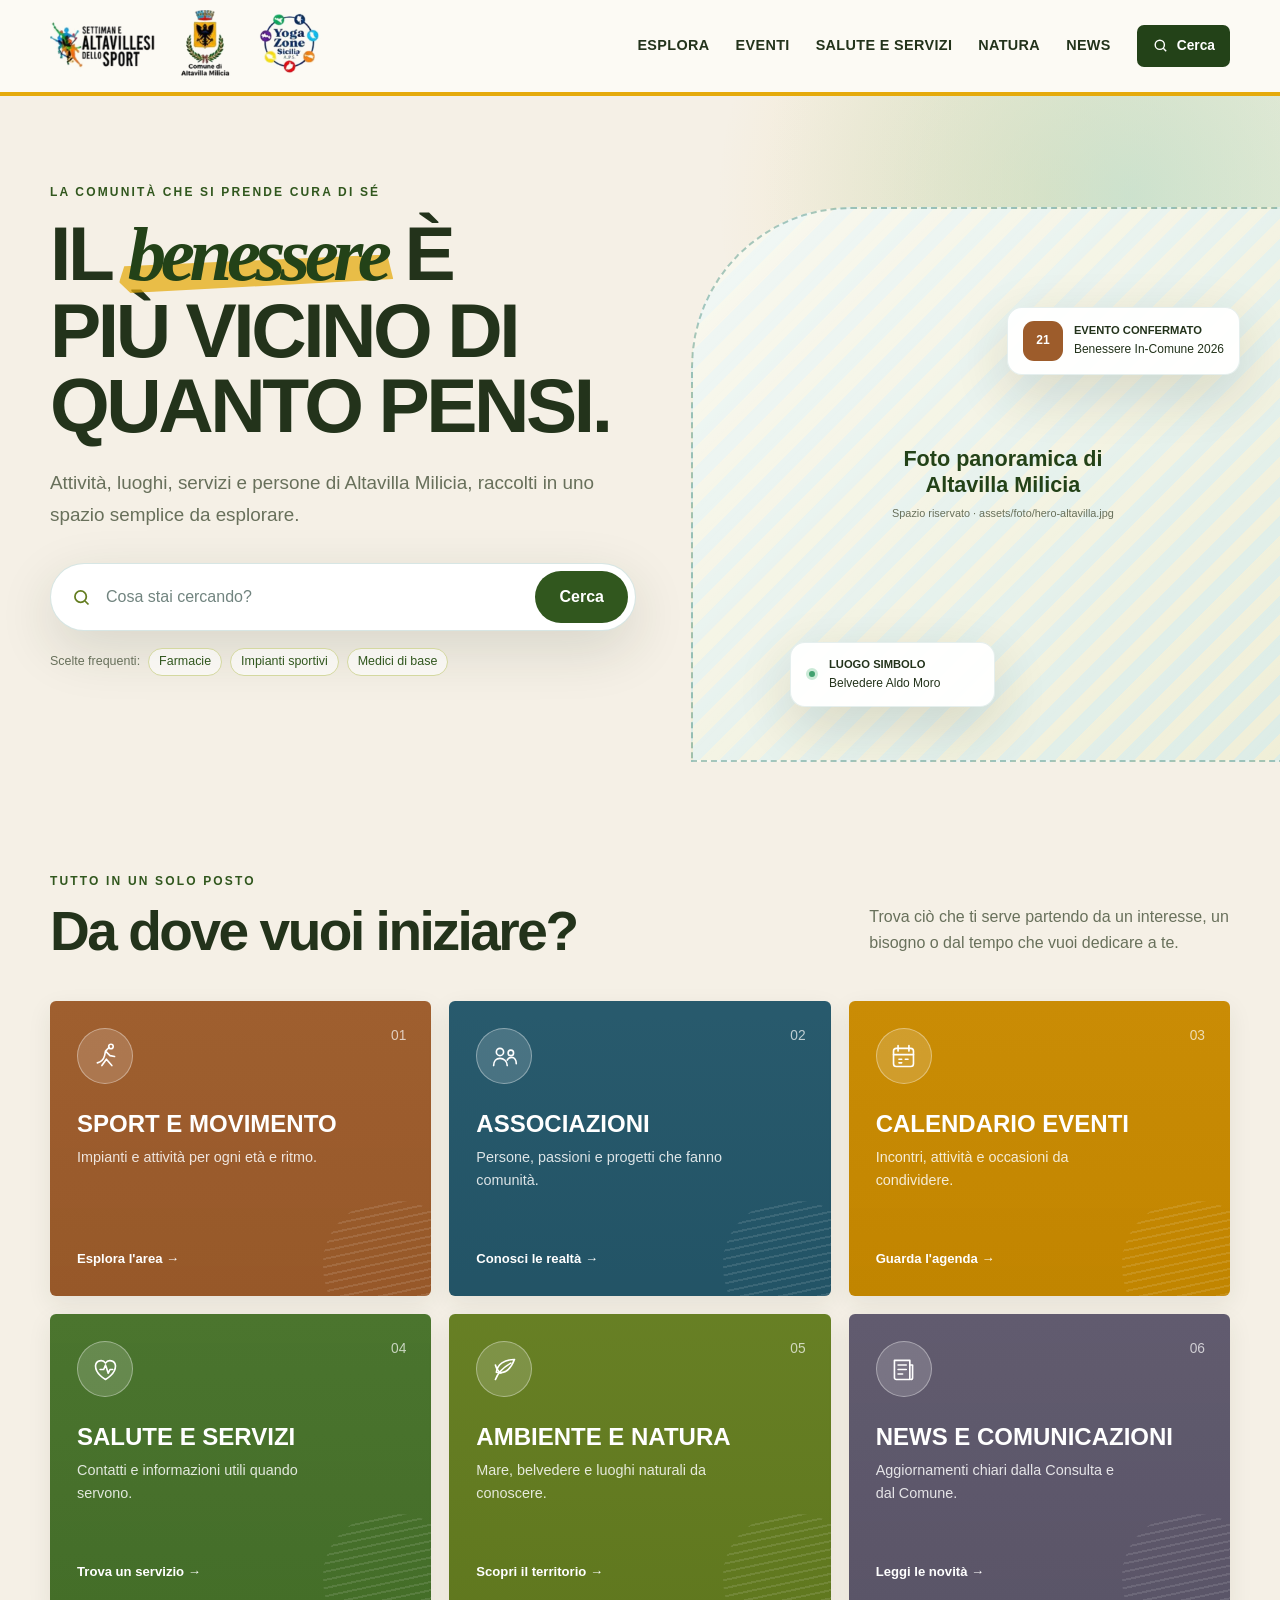
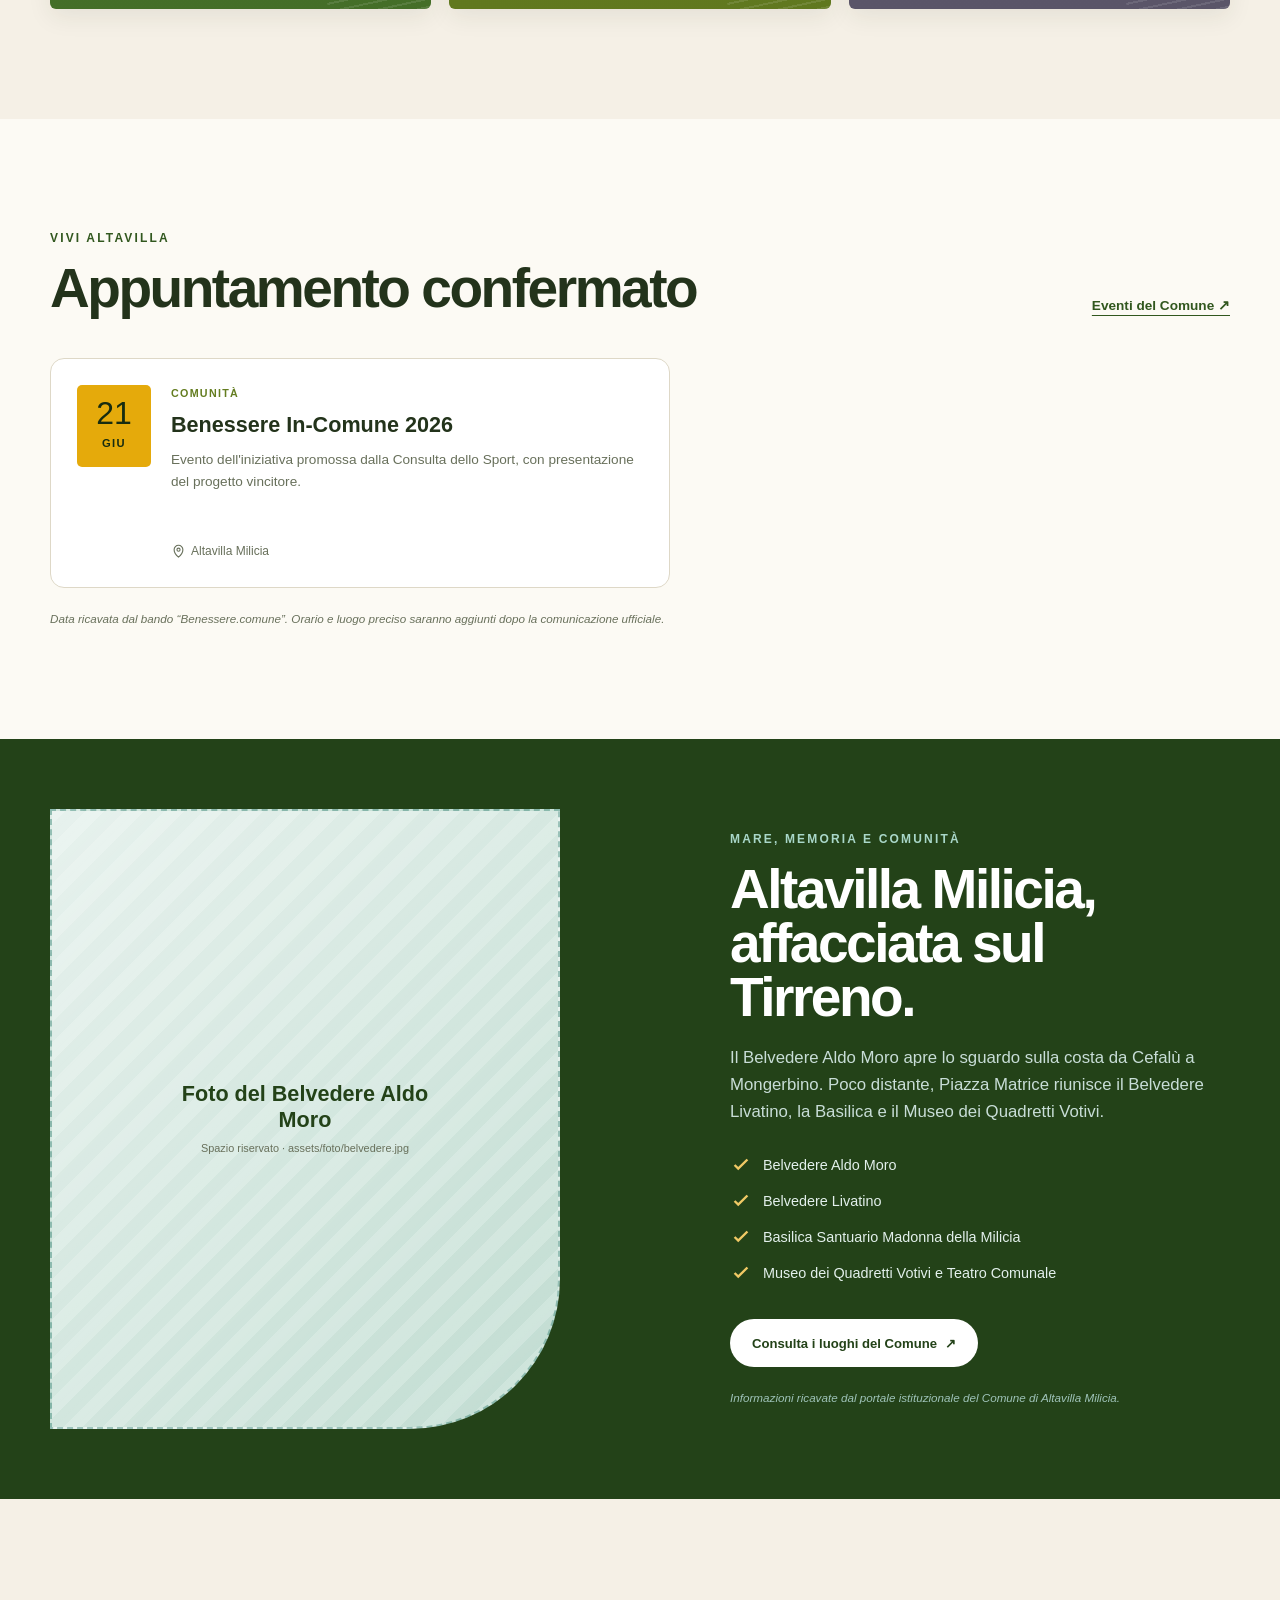
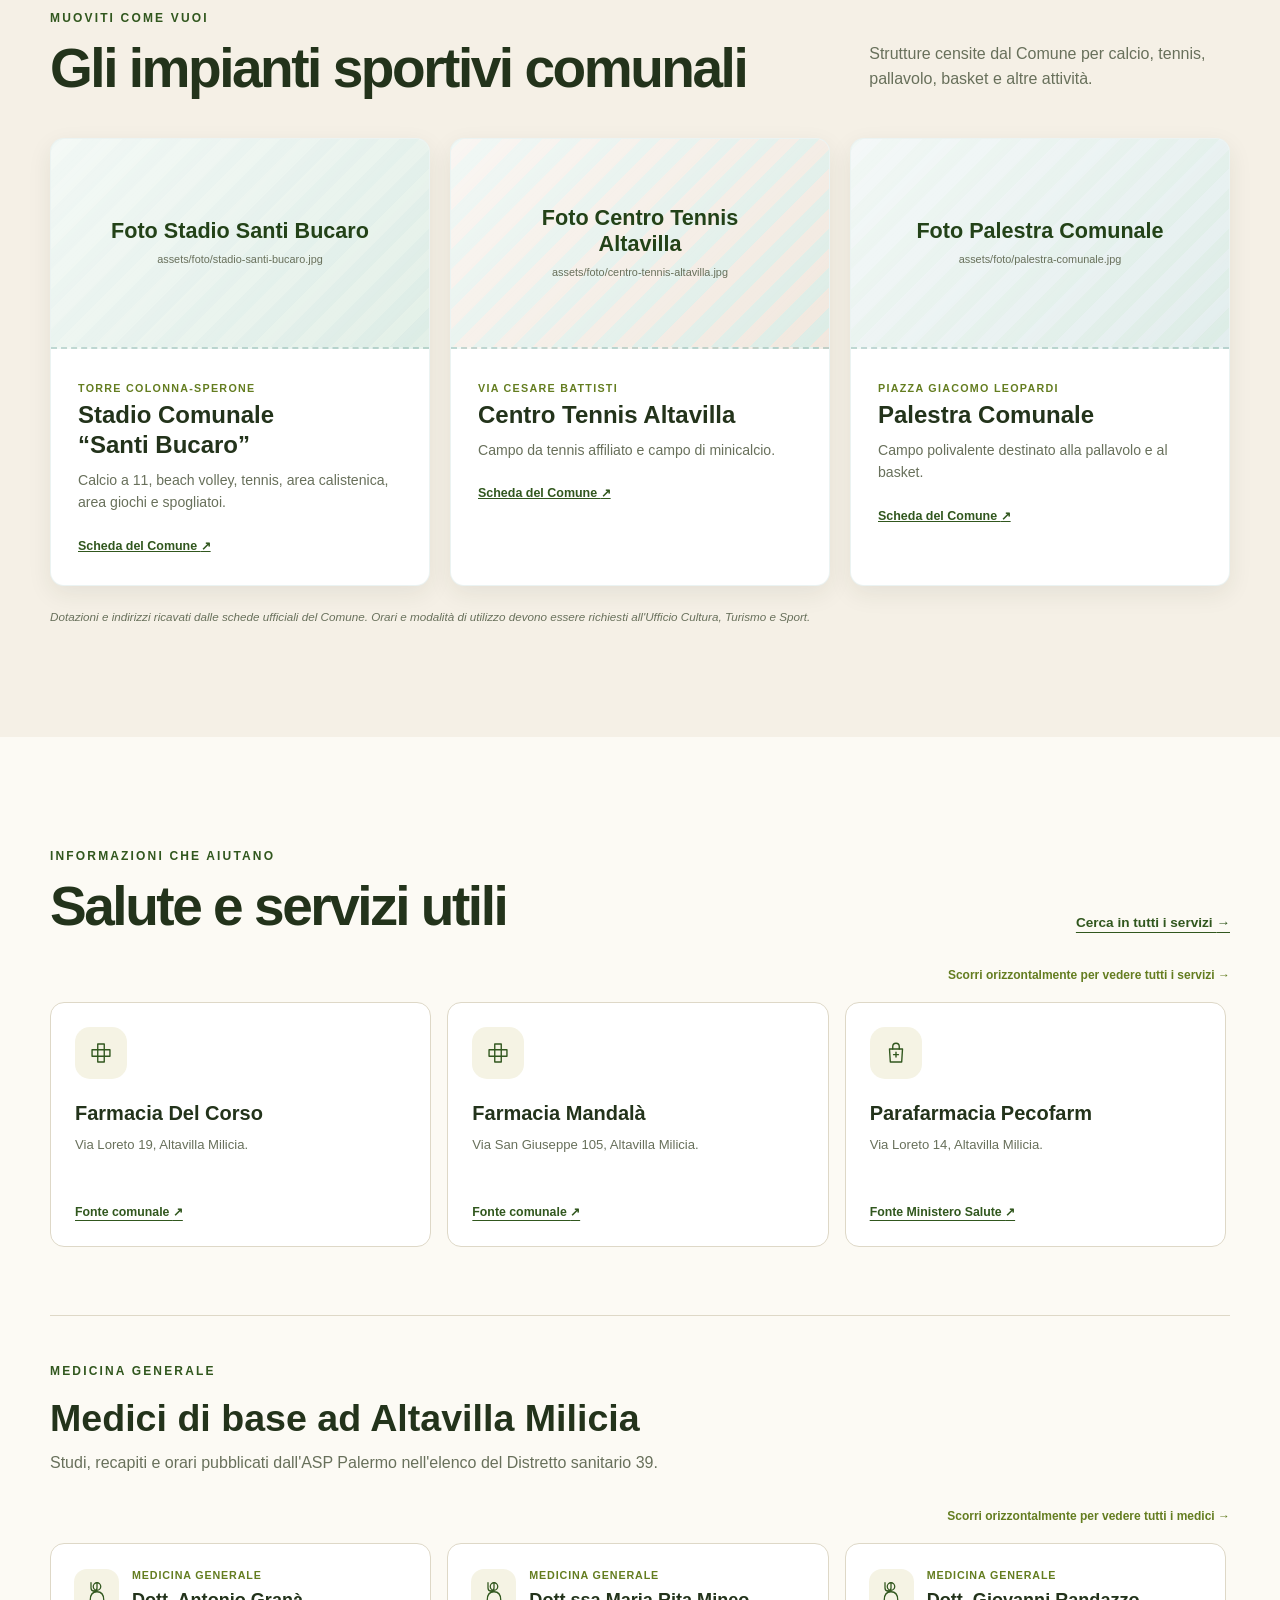
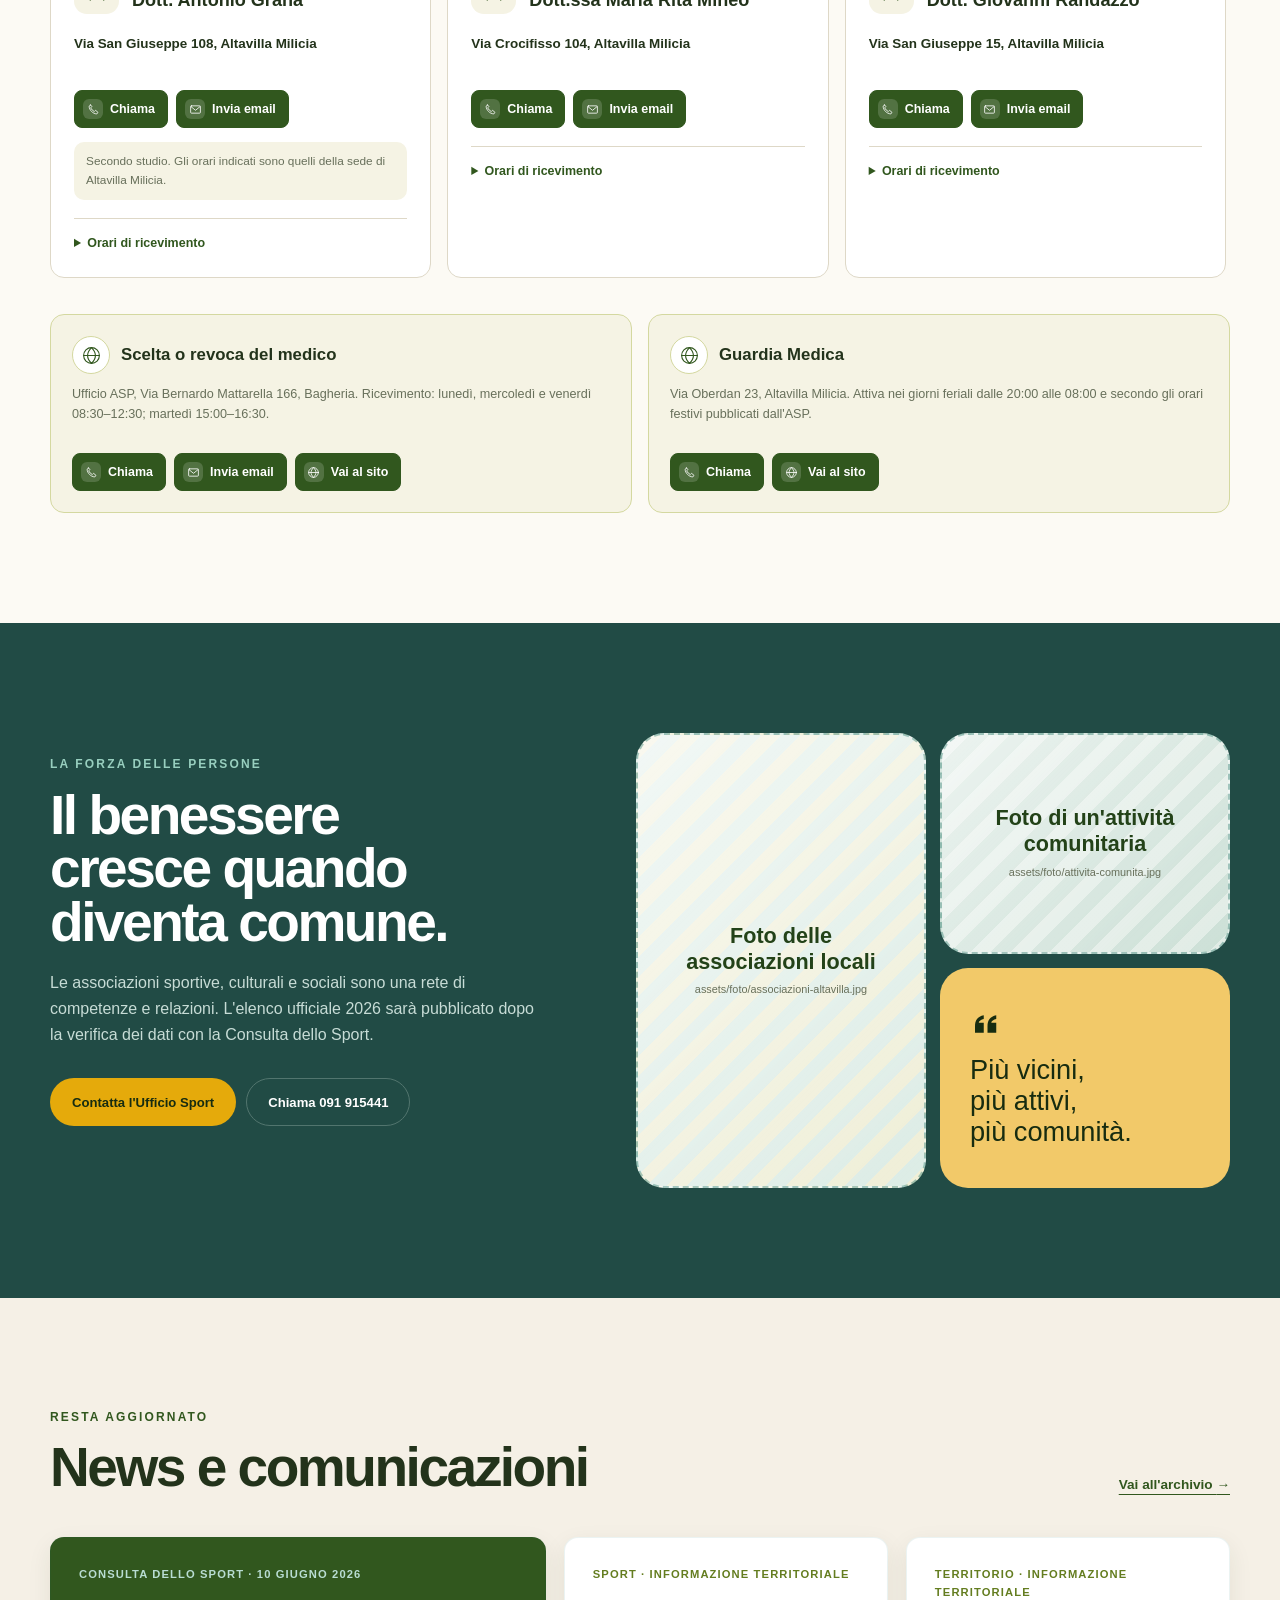
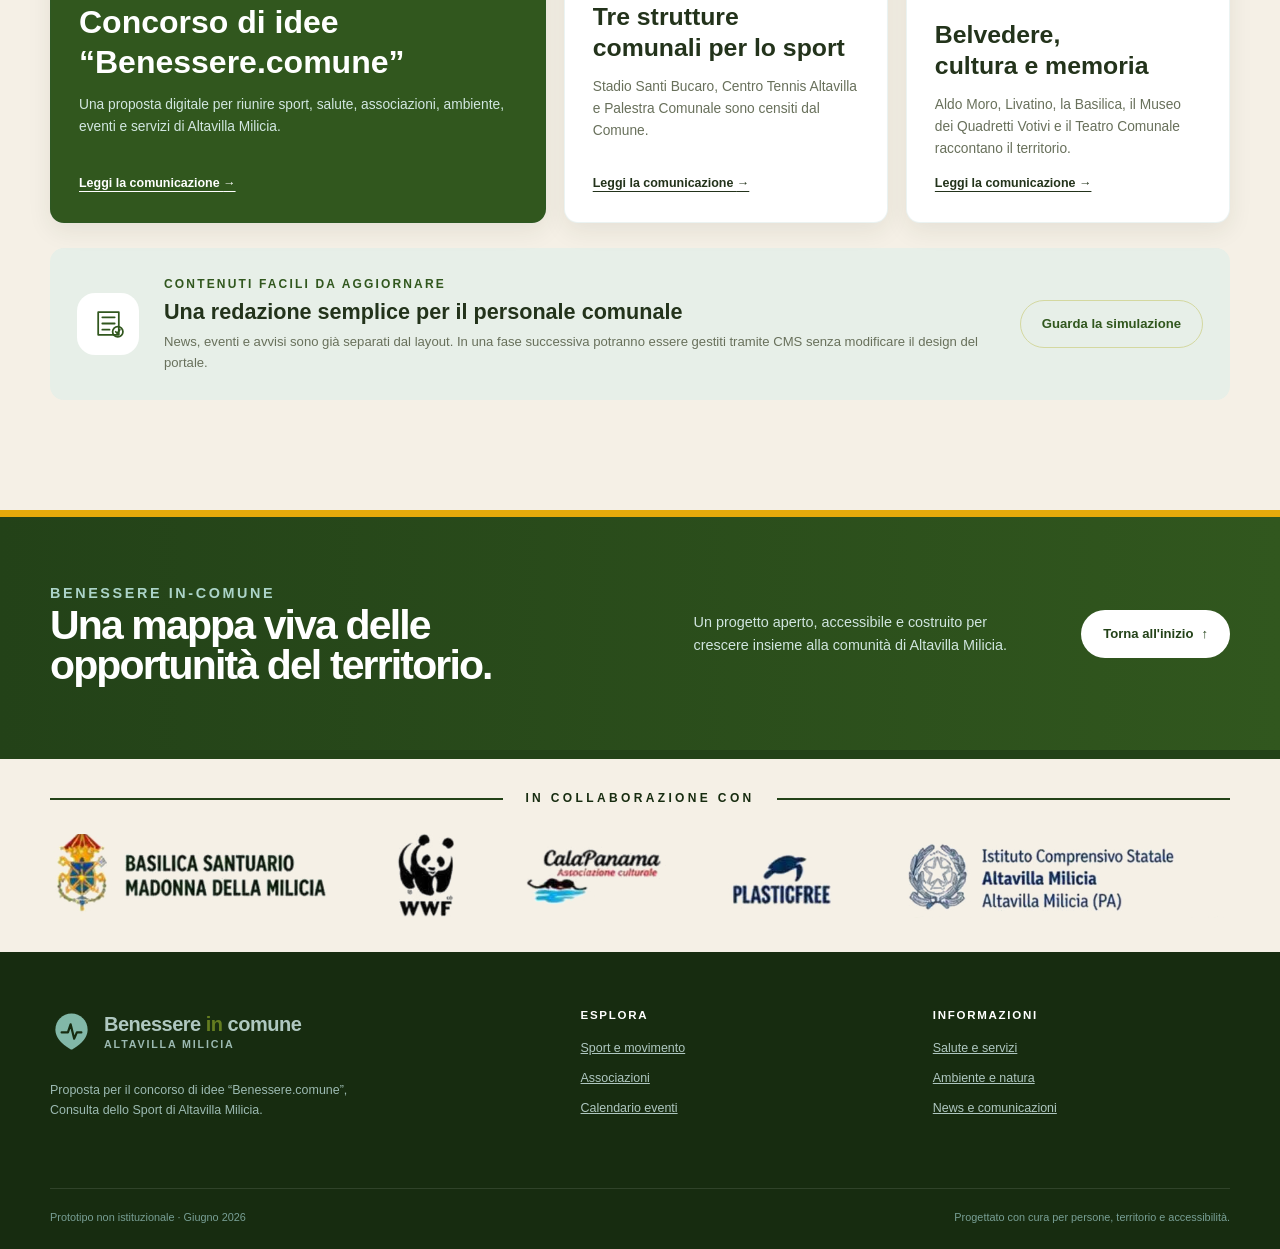
==== commit ac780ae6: "Refactor code structure for improved readability and maintainability" ====
--- a/sito/index.html
+++ b/sito/index.html
@@ -19,21 +19,26 @@
     <header class="site-header" id="inizio">
       <div class="shell site-header__inner">
         <a
-          class="brand"
+          class="header-logos"
           href="#inizio"
           data-scroll-to="inizio"
-          aria-label="Benessere.comune, torna all'inizio"
+          aria-label="Organizzatori di Benessere in Comune, torna all'inizio"
         >
-          <svg class="brand__mark" viewBox="0 0 48 48" aria-hidden="true">
-            <path
-              d="M24 4C14.1 4 6 12.1 6 22c0 12.6 15.6 21.1 17.3 22a1.6 1.6 0 0 0 1.4 0C26.4 43.1 42 34.6 42 22 42 12.1 33.9 4 24 4Z"
-            />
-            <path class="brand__mark-line" d="M13 25h7l3-9 4 16 3-7h5" />
-          </svg>
-          <span class="brand__text">
-            <span class="brand__name">Benessere <span>in</span> comune</span>
-            <span class="brand__place">Altavilla Milicia</span>
-          </span>
+          <img
+            class="header-logo header-logo--sport"
+            src="assets/loghi/settimane-altavillesi-sport.png"
+            alt="Settimane Altavillesi dello Sport"
+          />
+          <img
+            class="header-logo header-logo--comune"
+            src="assets/loghi/comune-altavilla-milicia.png"
+            alt="Comune di Altavilla Milicia"
+          />
+          <img
+            class="header-logo header-logo--yoga"
+            src="assets/loghi/yoga-zone-sicilia.png"
+            alt="Yoga Zone Sicilia A.P.S."
+          />
         </a>
 
         <button
@@ -80,7 +85,10 @@
         <div class="shell hero__grid">
           <div class="hero__content">
             <p class="eyebrow">La comunità che si prende cura di sé</p>
-            <h1 id="hero-title">Il benessere è più vicino di quanto pensi.</h1>
+            <h1 id="hero-title">
+              Il <span class="brush-word">benessere</span> è più vicino di
+              quanto pensi.
+            </h1>
             <p class="hero__lead">
               Attività, luoghi, servizi e persone di Altavilla Milicia, raccolti
               in uno spazio semplice da esplorare.
@@ -135,26 +143,6 @@
               <span class="status-dot" aria-hidden="true"></span>
               <span><strong>Luogo simbolo</strong>Belvedere Aldo Moro</span>
             </div>
-          </div>
-        </div>
-
-        <div
-          class="shell impact-strip"
-          aria-label="Caratteristiche del portale"
-        >
-          <div>
-            <strong>6</strong>
-            <span>aree del benessere</span>
-          </div>
-          <div>
-            <strong>1</strong>
-            <span>comunità connessa</span>
-          </div>
-          <div>
-            <svg viewBox="0 0 24 24" aria-hidden="true">
-              <path d="m5 12 4 4L19 6" />
-            </svg>
-            <span>semplice e accessibile</span>
           </div>
         </div>
       </section>
@@ -515,7 +503,17 @@
             </button>
           </div>
 
-          <div class="service-grid" id="service-list"></div>
+          <p class="service-scroll-hint">
+            Scorri orizzontalmente per vedere tutti i servizi
+            <span aria-hidden="true">→</span>
+          </p>
+          <div
+            class="service-grid"
+            id="service-list"
+            tabindex="0"
+            role="region"
+            aria-label="Elenco scorrevole dei servizi sanitari e territoriali"
+          ></div>
 
           <section
             class="doctors-section"
@@ -549,47 +547,79 @@
 
             <div class="health-access-grid">
               <article>
-                <h4>Scelta o revoca del medico</h4>
+                <div class="health-access-grid__heading">
+                  <span class="health-access-grid__icon" aria-hidden="true">
+                    <svg viewBox="0 0 32 32">
+                      <circle cx="16" cy="16" r="12" />
+                      <path d="M4 16h24M16 4c4 4 6 8 6 12s-2 8-6 12M16 4c-4 4-6 8-6 12s2 8 6 12" />
+                    </svg>
+                  </span>
+                  <h4>Scelta o revoca del medico</h4>
+                </div>
                 <p>
                   Ufficio ASP, Via Bernardo Mattarella 166, Bagheria.
                   Ricevimento: lunedì, mercoledì e venerdì 08:30–12:30; martedì
                   15:00–16:30.
                 </p>
-                <p class="health-access-grid__links">
-                  <div>
-                    <span class="doctor-contact__icon"><svg viewBox="0 0 32 32" aria-hidden="true"><path d="M9 5 5 8c1 10 9 18 19 19l3-4-6-5-3 3c-4-2-7-5-9-9l3-3-3-4Z"/></svg></span>
-                    <a href="tel:0917036519">091 7036519</a>
-                  </div>
-                  <div>
-                    <span class="doctor-contact__icon"><svg viewBox="0 0 32 32" aria-hidden="true"><rect x="4" y="7" width="24" height="18" rx="2"/><path d="m5 9 11 9L27 9"/></svg></span>
-                    <a href="mailto:anagrafe.d39@asppalermo.org"
-                    >anagrafe.d39@asppalermo.org</a
-                    >
-                  </div>
-                </p>
+                <div class="health-access-grid__links">
+                  <a
+                    href="tel:0917036519"
+                    aria-label="Chiama l'Ufficio scelta o revoca del medico"
+                  >
+                    <span class="doctor-contact__icon" aria-hidden="true"><svg viewBox="0 0 32 32"><path d="M9 5 5 8c1 10 9 18 19 19l3-4-6-5-3 3c-4-2-7-5-9-9l3-3-3-4Z"/></svg></span>
+                    <span>Chiama</span>
+                  </a>
+                  <a
+                    href="mailto:anagrafe.d39@asppalermo.org"
+                    aria-label="Invia un'email all'Ufficio scelta o revoca del medico"
+                  >
+                    <span class="doctor-contact__icon" aria-hidden="true"><svg viewBox="0 0 32 32"><rect x="4" y="7" width="24" height="18" rx="2"/><path d="m5 9 11 9L27 9"/></svg></span>
+                    <span>Invia email</span>
+                  </a>
+                  <a
+                    href="https://www.asppalermo.org/modulistica-scelta-o-revoca-medico-di-base-e-pediatra/"
+                    target="_blank"
+                    rel="noopener"
+                    aria-label="Vai alla modulistica ASP per scelta o revoca del medico"
+                  >
+                    <span class="doctor-contact__icon" aria-hidden="true"><svg viewBox="0 0 32 32"><circle cx="16" cy="16" r="12"/><path d="M4 16h24M16 4c4 4 6 8 6 12s-2 8-6 12M16 4c-4 4-6 8-6 12s2 8 6 12"/></svg></span>
+                    <span>Vai al sito</span>
+                  </a>
+                </div>
               </article>
               <article>
-                <h4>Guardia Medica</h4>
+                <div class="health-access-grid__heading">
+                  <span class="health-access-grid__icon" aria-hidden="true">
+                    <svg viewBox="0 0 32 32">
+                      <circle cx="16" cy="16" r="12" />
+                      <path d="M4 16h24M16 4c4 4 6 8 6 12s-2 8-6 12M16 4c-4 4-6 8-6 12s2 8 6 12" />
+                    </svg>
+                  </span>
+                  <h4>Guardia Medica</h4>
+                </div>
                 <p>
                   Via Oberdan 23, Altavilla Milicia. Attiva nei
                   giorni feriali dalle 20:00 alle 08:00 e secondo gli orari
                   festivi pubblicati dall'ASP.
                 </p>
-                <p class="health-access-grid__links">
-                  <div>
-                     <span class="doctor-contact__icon"><svg viewBox="0 0 32 32" aria-hidden="true"><path d="M9 5 5 8c1 10 9 18 19 19l3-4-6-5-3 3c-4-2-7-5-9-9l3-3-3-4Z"/></svg></span>
-                    <a href="tel:0917036314">091 7036314</a>
-                  </div>
-                  <div>
-                     <span class="doctor-contact__icon"><svg viewBox="0 0 32 32" aria-hidden="true"><rect x="4" y="7" width="24" height="18" rx="2"/><path d="m5 9 11 9L27 9"/></svg></span>
+                <div class="health-access-grid__links">
+                  <a
+                    href="tel:0917036314"
+                    aria-label="Chiama la Guardia Medica di Altavilla Milicia"
+                  >
+                    <span class="doctor-contact__icon" aria-hidden="true"><svg viewBox="0 0 32 32"><path d="M9 5 5 8c1 10 9 18 19 19l3-4-6-5-3 3c-4-2-7-5-9-9l3-3-3-4Z"/></svg></span>
+                    <span>Chiama</span>
+                  </a>
                   <a
                     href="https://www.asppalermo.org/amministrazione/unita_organizzativa/distretto-sanitario-n-39-bagheria/"
                     target="_blank"
                     rel="noopener"
-                    >Pagina del Distretto 39</a
+                    aria-label="Vai al sito ASP del Distretto sanitario 39"
                   >
-                  </div>
-                </p>
+                    <span class="doctor-contact__icon" aria-hidden="true"><svg viewBox="0 0 32 32"><circle cx="16" cy="16" r="12"/><path d="M4 16h24M16 4c4 4 6 8 6 12s-2 8-6 12M16 4c-4 4-6 8-6 12s2 8 6 12"/></svg></span>
+                    <span>Vai al sito</span>
+                  </a>
+                </div>
               </article>
             </div>
           </section>
@@ -716,65 +746,108 @@
     </main>
 
     <footer class="site-footer">
-      <div class="shell site-footer__grid">
-        <div>
-          <a class="brand brand--footer" href="#inizio" data-scroll-to="inizio">
-            <svg class="brand__mark" viewBox="0 0 48 48" aria-hidden="true">
-              <path
-                d="M24 4C14.1 4 6 12.1 6 22c0 12.6 15.6 21.1 17.3 22a1.6 1.6 0 0 0 1.4 0C26.4 43.1 42 34.6 42 22 42 12.1 33.9 4 24 4Z"
-              />
-              <path class="brand__mark-line" d="M13 25h7l3-9 4 16 3-7h5" />
-            </svg>
-            <span class="brand__text">
-              <span class="brand__name">Benessere<span>.comune</span></span>
-              <span class="brand__place">Altavilla Milicia</span>
-            </span>
-          </a>
-          <p class="footer-description">
-            Proposta per il concorso di idee “Benessere.comune”, Consulta dello
-            Sport di Altavilla Milicia.
-          </p>
-        </div>
-        <div>
-          <h2 class="footer-title">Esplora</h2>
-          <ul>
-            <li>
-              <a href="#movimento" data-scroll-to="movimento"
-                >Sport e movimento</a
-              >
-            </li>
-            <li>
-              <a href="#associazioni" data-scroll-to="associazioni"
-                >Associazioni</a
-              >
-            </li>
-            <li>
-              <a href="#eventi" data-scroll-to="eventi">Calendario eventi</a>
-            </li>
-          </ul>
-        </div>
-        <div>
-          <h2 class="footer-title">Informazioni</h2>
-          <ul>
-            <li>
-              <a href="#servizi" data-scroll-to="servizi">Salute e servizi</a>
-            </li>
-            <li>
-              <a href="#territorio" data-scroll-to="territorio"
-                >Ambiente e natura</a
-              >
-            </li>
-            <li>
-              <a href="#news" data-scroll-to="news">News e comunicazioni</a>
-            </li>
-          </ul>
-        </div>
-      </div>
-      <div class="shell site-footer__bottom">
-        <span>Prototipo non istituzionale · Giugno 2026</span>
-        <span
-          >Progettato con cura per persone, territorio e accessibilità.</span
-        >
+      <section class="partner-strip" aria-labelledby="partner-title">
+        <div class="shell">
+          <h2 class="partner-strip__title" id="partner-title">
+            In collaborazione con
+          </h2>
+          <div class="partner-logos">
+            <img
+              class="partner-logo partner-logo--basilica"
+              src="assets/loghi/basilica-madonna-milicia.png"
+              alt="Basilica Santuario Madonna della Milicia"
+            />
+            <img
+              class="partner-logo partner-logo--wwf"
+              src="assets/loghi/wwf.png"
+              alt="WWF"
+            />
+            <img
+              class="partner-logo partner-logo--calapanama"
+              src="assets/loghi/calapanama.png"
+              alt="CalaPanama Associazione culturale"
+            />
+            <img
+              class="partner-logo partner-logo--plasticfree"
+              src="assets/loghi/plasticfree.png"
+              alt="Plastic Free"
+            />
+            <img
+              class="partner-logo partner-logo--istituto"
+              src="assets/loghi/istituto-comprensivo-altavilla.png"
+              alt="Istituto Comprensivo Statale Altavilla Milicia"
+            />
+          </div>
+        </div>
+      </section>
+
+      <div class="site-footer__main">
+        <div class="shell site-footer__grid">
+          <div>
+            <a
+              class="brand brand--footer"
+              href="#inizio"
+              data-scroll-to="inizio"
+            >
+              <svg class="brand__mark" viewBox="0 0 48 48" aria-hidden="true">
+                <path
+                  d="M24 4C14.1 4 6 12.1 6 22c0 12.6 15.6 21.1 17.3 22a1.6 1.6 0 0 0 1.4 0C26.4 43.1 42 34.6 42 22 42 12.1 33.9 4 24 4Z"
+                />
+                <path class="brand__mark-line" d="M13 25h7l3-9 4 16 3-7h5" />
+              </svg>
+              <span class="brand__text">
+                <span class="brand__name">Benessere <span>in</span> comune</span>
+                <span class="brand__place">Altavilla Milicia</span>
+              </span>
+            </a>
+            <p class="footer-description">
+              Proposta per il concorso di idee “Benessere.comune”, Consulta
+              dello Sport di Altavilla Milicia.
+            </p>
+          </div>
+          <div>
+            <h2 class="footer-title">Esplora</h2>
+            <ul>
+              <li>
+                <a href="#movimento" data-scroll-to="movimento"
+                  >Sport e movimento</a
+                >
+              </li>
+              <li>
+                <a href="#associazioni" data-scroll-to="associazioni"
+                  >Associazioni</a
+                >
+              </li>
+              <li>
+                <a href="#eventi" data-scroll-to="eventi"
+                  >Calendario eventi</a
+                >
+              </li>
+            </ul>
+          </div>
+          <div>
+            <h2 class="footer-title">Informazioni</h2>
+            <ul>
+              <li>
+                <a href="#servizi" data-scroll-to="servizi">Salute e servizi</a>
+              </li>
+              <li>
+                <a href="#territorio" data-scroll-to="territorio"
+                  >Ambiente e natura</a
+                >
+              </li>
+              <li>
+                <a href="#news" data-scroll-to="news">News e comunicazioni</a>
+              </li>
+            </ul>
+          </div>
+        </div>
+        <div class="shell site-footer__bottom">
+          <span>Prototipo non istituzionale · Giugno 2026</span>
+          <span
+            >Progettato con cura per persone, territorio e accessibilità.</span
+          >
+        </div>
       </div>
     </footer>
 
--- a/sito/css/styles.css
+++ b/sito/css/styles.css
@@ -1,36 +1,37 @@
 :root {
-  --green-950: #073f38;
-  --green-900: #095247;
-  --green-800: #0b6656;
-  --green-700: #167561;
-  --green-600: #2b8970;
-  --green-200: #bfe0d1;
-  --green-100: #dceee6;
-  --green-050: #eef7f2;
-  --cream: #f8f4e9;
-  --paper: #fffdf8;
+  --green-950: #172c10;
+  --green-900: #234218;
+  --green-800: #31571e;
+  --green-700: #647d20;
+  --green-600: #7f942b;
+  --green-200: #d4d8a0;
+  --green-100: #e9e8c8;
+  --green-050: #f5f3e4;
+  --cream: #f5f0e6;
+  --paper: #fcfaf4;
   --white: #ffffff;
-  --ink: #173a35;
-  --muted: #5c716c;
-  --line: #d7dfda;
-  --coral: #df7557;
-  --coral-soft: #f5d4c8;
-  --blue: #4a91a8;
-  --blue-soft: #d5e8ed;
-  --yellow: #d99c30;
-  --yellow-soft: #f6e6b9;
-  --mint: #438c7b;
-  --mint-soft: #cee8df;
-  --lavender: #83739b;
-  --lavender-soft: #e4deea;
-  --shadow-sm: 0 8px 24px rgba(14, 61, 52, 0.08);
-  --shadow-md: 0 18px 55px rgba(14, 61, 52, 0.13);
-  --radius-sm: 12px;
-  --radius-md: 22px;
-  --radius-lg: 34px;
+  --ink: #23331b;
+  --muted: #68705b;
+  --line: #ded8c7;
+  --coral: #9d5c2b;
+  --coral-soft: #ead1b7;
+  --blue: #24576a;
+  --blue-soft: #d0e0e2;
+  --yellow: #c98a00;
+  --yellow-soft: #f3d58b;
+  --mint: #47722a;
+  --mint-soft: #d4dfbd;
+  --lavender: #5e586c;
+  --lavender-soft: #ddd8e1;
+  --accent: #e5aa0b;
+  --shadow-sm: 0 8px 24px rgba(35, 51, 27, 0.08);
+  --shadow-md: 0 18px 55px rgba(35, 51, 27, 0.14);
+  --radius-sm: 8px;
+  --radius-md: 14px;
+  --radius-lg: 24px;
   --shell: min(1180px, calc(100% - 40px));
   --font-body: "Segoe UI", Arial, sans-serif;
-  --font-display: Georgia, "Times New Roman", serif;
+  --font-display: "Arial Narrow", "Segoe UI", Arial, sans-serif;
 }
 
 *,
@@ -118,9 +119,9 @@
 h1,
 h2 {
   font-family: var(--font-display);
-  font-weight: 500;
-  line-height: 1.04;
-  letter-spacing: -0.035em;
+  font-weight: 900;
+  line-height: 0.98;
+  letter-spacing: -0.045em;
 }
 
 h1 {
@@ -198,8 +199,8 @@
   position: sticky;
   z-index: 100;
   top: 0;
-  background: rgba(255, 253, 248, 0.94);
-  border-bottom: 1px solid rgba(11, 102, 86, 0.1);
+  background: rgba(252, 250, 244, 0.96);
+  border-bottom: 4px solid var(--accent);
   backdrop-filter: blur(14px);
 }
 
@@ -207,7 +208,32 @@
   display: flex;
   align-items: center;
   justify-content: space-between;
-  min-height: 78px;
+  min-height: 92px;
+}
+
+.header-logos {
+  display: flex;
+  align-items: center;
+  gap: 14px;
+  min-width: 0;
+  text-decoration: none;
+}
+
+.header-logo {
+  width: auto;
+  object-fit: contain;
+}
+
+.header-logo--sport {
+  height: 60px;
+}
+
+.header-logo--comune {
+  height: 72px;
+}
+
+.header-logo--yoga {
+  height: 68px;
 }
 
 .brand {
@@ -266,7 +292,9 @@
 .main-nav > a {
   position: relative;
   font-size: 0.9rem;
-  font-weight: 650;
+  font-weight: 800;
+  letter-spacing: 0.025em;
+  text-transform: uppercase;
   text-decoration: none;
 }
 
@@ -293,9 +321,9 @@
   gap: 8px;
   padding: 10px 15px;
   color: var(--white);
-  background: var(--green-800);
+  background: var(--green-900);
   border: 0;
-  border-radius: 999px;
+  border-radius: 7px;
   font-size: 0.86rem;
   font-weight: 700;
   cursor: pointer;
@@ -332,9 +360,9 @@
 
 .eyebrow {
   margin-bottom: 14px;
-  color: var(--green-700);
+  color: var(--green-800);
   font-size: 0.75rem;
-  font-weight: 800;
+  font-weight: 900;
   letter-spacing: 0.18em;
   text-transform: uppercase;
 }
@@ -343,7 +371,9 @@
   position: relative;
   overflow: hidden;
   padding: 76px 0 0;
-  background: var(--cream);
+  background:
+    radial-gradient(circle at 82% 15%, rgba(229, 170, 11, 0.18), transparent 28%),
+    linear-gradient(105deg, var(--cream) 0 62%, #eef0dc 100%);
 }
 
 .hero__wash {
@@ -375,6 +405,29 @@
 
 .hero h1 {
   max-width: 720px;
+  text-transform: uppercase;
+}
+
+.brush-word {
+  position: relative;
+  z-index: 0;
+  display: inline-block;
+  color: var(--green-900);
+  font-family: Georgia, "Times New Roman", serif;
+  font-style: italic;
+  font-weight: 700;
+  letter-spacing: -0.07em;
+  text-transform: none;
+}
+
+.brush-word::before {
+  position: absolute;
+  z-index: -1;
+  inset: 54% -0.08em 4% -0.12em;
+  content: "";
+  background: rgba(229, 170, 11, 0.72);
+  clip-path: polygon(2% 15%, 98% 0, 100% 78%, 4% 100%, 0 65%);
+  transform: rotate(-1.5deg);
 }
 
 .hero__lead {
@@ -559,7 +612,7 @@
   grid-template-columns: repeat(3, 1fr);
   color: var(--white);
   background: var(--green-900);
-  border-radius: 20px 20px 0 0;
+  border-radius: 6px 6px 0 0;
 }
 
 .impact-strip > div {
@@ -641,10 +694,12 @@
   min-height: 295px;
   padding: 27px;
   overflow: hidden;
-  color: var(--ink);
-  background: var(--white);
-  border: 1px solid rgba(11, 102, 86, 0.08);
-  border-radius: var(--radius-md);
+  color: var(--white);
+  background:
+    linear-gradient(rgba(255, 255, 255, 0.02), rgba(0, 0, 0, 0.04)),
+    var(--card-color);
+  border: 0;
+  border-radius: 6px;
   box-shadow: var(--shadow-sm);
   text-decoration: none;
   transition:
@@ -659,9 +714,14 @@
   width: 150px;
   height: 150px;
   content: "";
-  background: var(--card-soft);
-  border-radius: 50%;
-  opacity: 0.62;
+  background:
+    repeating-linear-gradient(
+      -12deg,
+      rgba(255, 255, 255, 0.14) 0 2px,
+      transparent 2px 8px
+    );
+  border-radius: 45% 55% 38% 62%;
+  opacity: 0.75;
 }
 
 .area-card:hover {
@@ -698,7 +758,7 @@
   position: absolute;
   top: 24px;
   right: 25px;
-  color: #899b96;
+  color: rgba(255, 255, 255, 0.7);
   font-family: var(--font-display);
   font-size: 0.86rem;
 }
@@ -708,9 +768,10 @@
   width: 56px;
   height: 56px;
   margin-bottom: 26px;
-  color: var(--card-color);
-  background: var(--card-soft);
-  border-radius: 17px;
+  color: var(--white);
+  background: rgba(255, 255, 255, 0.16);
+  border: 1px solid rgba(255, 255, 255, 0.36);
+  border-radius: 50%;
   place-items: center;
 }
 
@@ -727,14 +788,15 @@
   margin-bottom: 8px;
   font-family: var(--font-display);
   font-size: 1.5rem;
-  font-weight: 700;
+  font-weight: 900;
+  text-transform: uppercase;
   line-height: 1.15;
 }
 
 .area-card__text {
   max-width: 260px;
   margin-bottom: 24px;
-  color: var(--muted);
+  color: rgba(255, 255, 255, 0.84);
   font-size: 0.9rem;
 }
 
@@ -742,7 +804,7 @@
   position: relative;
   z-index: 2;
   margin-top: auto;
-  color: var(--card-color);
+  color: var(--white);
   font-size: 0.82rem;
   font-weight: 800;
 }
@@ -817,9 +879,9 @@
 .event-date {
   align-self: start;
   padding: 12px 8px;
-  color: var(--green-900);
-  background: var(--green-050);
-  border-radius: 14px;
+  color: var(--green-950);
+  background: var(--accent);
+  border-radius: 5px;
   text-align: center;
 }
 
@@ -1073,8 +1135,48 @@
 
 .service-grid {
   display: grid;
-  grid-template-columns: repeat(4, 1fr);
+  grid-auto-columns: calc((100% - 32px) / 3);
+  grid-auto-flow: column;
   gap: 16px;
+  padding: 2px 2px 14px;
+  overflow-x: auto;
+  overscroll-behavior-inline: contain;
+  scroll-behavior: smooth;
+  scroll-snap-type: inline mandatory;
+  scrollbar-color: var(--green-700) var(--green-100);
+  scrollbar-width: thin;
+}
+
+.service-grid::-webkit-scrollbar,
+.doctor-grid::-webkit-scrollbar {
+  height: 9px;
+}
+
+.service-grid::-webkit-scrollbar-track,
+.doctor-grid::-webkit-scrollbar-track {
+  background: var(--green-100);
+  border-radius: 999px;
+}
+
+.service-grid::-webkit-scrollbar-thumb,
+.doctor-grid::-webkit-scrollbar-thumb {
+  background: var(--green-700);
+  border-radius: 999px;
+}
+
+.service-grid:focus-visible,
+.doctor-grid:focus-visible {
+  outline: 3px solid var(--accent);
+  outline-offset: 5px;
+}
+
+.service-scroll-hint,
+.doctor-scroll-hint {
+  margin: -10px 0 15px;
+  color: var(--green-700);
+  font-size: 0.75rem;
+  font-weight: 800;
+  text-align: right;
 }
 
 .service-card {
@@ -1085,6 +1187,7 @@
   background: var(--white);
   border: 1px solid var(--line);
   border-radius: var(--radius-md);
+  scroll-snap-align: start;
 }
 
 .service-card__icon {
@@ -1170,33 +1273,6 @@
   scrollbar-width: thin;
 }
 
-.doctor-grid::-webkit-scrollbar {
-  height: 9px;
-}
-
-.doctor-grid::-webkit-scrollbar-track {
-  background: var(--green-100);
-  border-radius: 999px;
-}
-
-.doctor-grid::-webkit-scrollbar-thumb {
-  background: var(--green-700);
-  border-radius: 999px;
-}
-
-.doctor-grid:focus-visible {
-  outline: 3px solid var(--accent);
-  outline-offset: 5px;
-}
-
-.doctor-scroll-hint {
-  margin: -10px 0 15px;
-  color: var(--green-700);
-  font-size: 0.75rem;
-  font-weight: 800;
-  text-align: right;
-}
-
 .doctor-card {
   padding: 23px;
   background: var(--white);
@@ -1256,14 +1332,13 @@
 
 .doctor-card__contacts {
   display: flex;
-  flex-direction: column;
+  flex-wrap: wrap;
   align-items: flex-start;
-  gap: 4px;
+  gap: 8px;
   margin-top: 15px;
 }
 
-.doctor-card__contacts a,
-.health-access-grid a {
+.doctor-card__contacts a {
   color: var(--green-800);
   font-size: 0.78rem;
   font-weight: 800;
@@ -1275,6 +1350,30 @@
   display: inline-flex;
   align-items: center;
   gap: 7px;
+  min-height: 38px;
+  padding: 7px 12px 7px 8px;
+  color: var(--white);
+  background: var(--green-800);
+  border: 1px solid var(--green-800);
+  border-radius: 8px;
+  line-height: 1;
+  text-decoration: none;
+  transition:
+    color 160ms ease,
+    background-color 160ms ease,
+    transform 160ms ease;
+}
+
+.doctor-card__contacts a:hover {
+  color: var(--green-950);
+  background: var(--accent);
+  border-color: var(--accent);
+  transform: translateY(-1px);
+}
+
+.doctor-card__contacts a:focus-visible {
+  outline: 3px solid var(--accent);
+  outline-offset: 3px;
 }
 
 .doctor-contact__icon {
@@ -1282,8 +1381,8 @@
   flex: 0 0 auto;
   width: 20px;
   height: 20px;
-  color: var(--green-800);
-  background: var(--green-050);
+  color: currentColor;
+  background: rgba(255, 255, 255, 0.16);
   border-radius: 6px;
   place-items: center;
 }
@@ -1349,14 +1448,44 @@
 }
 
 .health-access-grid article {
+  display: flex;
+  flex-direction: column;
   padding: 21px;
   background: var(--green-050);
   border: 1px solid var(--green-200);
   border-radius: 14px;
 }
 
+.health-access-grid__heading {
+  display: flex;
+  align-items: center;
+  gap: 11px;
+  margin-bottom: 10px;
+}
+
+.health-access-grid__icon {
+  display: grid;
+  flex: 0 0 auto;
+  width: 38px;
+  height: 38px;
+  color: var(--green-800);
+  background: var(--white);
+  border: 1px solid var(--green-200);
+  border-radius: 50%;
+  place-items: center;
+}
+
+.health-access-grid__icon svg {
+  width: 21px;
+  fill: none;
+  stroke: currentColor;
+  stroke-width: 1.7;
+  stroke-linecap: round;
+  stroke-linejoin: round;
+}
+
 .health-access-grid h4 {
-  margin-bottom: 7px;
+  margin: 0;
   font-family: var(--font-display);
   font-size: 1.05rem;
 }
@@ -1369,15 +1498,41 @@
 .health-access-grid__links {
   display: flex;
   flex-wrap: wrap;
-  gap: 7px 18px;
-  margin-top: 12px;
-}
-
-.health-access-grid__links > div {
-  display: flex;
-  flex-direction: row;
-  justify-content: center;
+  gap: 8px;
+  margin-top: auto;
+  padding-top: 16px;
+}
+
+.health-access-grid__links a {
+  display: inline-flex;
   align-items: center;
+  gap: 7px;
+  min-height: 38px;
+  padding: 7px 12px 7px 8px;
+  color: var(--white);
+  background: var(--green-800);
+  border: 1px solid var(--green-800);
+  border-radius: 8px;
+  font-size: 0.78rem;
+  font-weight: 800;
+  line-height: 1;
+  text-decoration: none;
+  transition:
+    color 160ms ease,
+    background-color 160ms ease,
+    transform 160ms ease;
+}
+
+.health-access-grid__links a:hover {
+  color: var(--green-950);
+  background: var(--accent);
+  border-color: var(--accent);
+  transform: translateY(-1px);
+}
+
+.health-access-grid__links a:focus-visible {
+  outline: 3px solid var(--accent);
+  outline-offset: 3px;
 }
 
 .urgent-note {
@@ -1416,7 +1571,7 @@
 
 .community {
   color: var(--white);
-  background: #123f38;
+  background: #214b45;
 }
 
 .community__grid {
@@ -1443,7 +1598,7 @@
 
 .community .button--primary {
   color: var(--green-950);
-  background: #f0c865;
+  background: var(--accent);
 }
 
 .community .button--ghost {
@@ -1637,7 +1792,9 @@
 .closing-cta {
   padding: 65px 0;
   color: var(--white);
-  background: var(--green-800);
+  background:
+    linear-gradient(90deg, var(--green-900), var(--green-800));
+  border-top: 7px solid var(--accent);
 }
 
 .closing-cta__inner {
@@ -1663,9 +1820,59 @@
 }
 
 .site-footer {
-  padding: 70px 0 22px;
   color: #cbdcd7;
   background: var(--green-950);
+}
+
+.partner-strip {
+  padding: 34px 0 30px;
+  color: var(--ink);
+  background: var(--cream);
+  border-top: 9px solid var(--green-900);
+}
+
+.partner-strip__title {
+  display: flex;
+  align-items: center;
+  gap: 22px;
+  margin-bottom: 25px;
+  color: var(--green-950);
+  font-family: var(--font-body);
+  font-size: 0.75rem;
+  font-weight: 900;
+  letter-spacing: 0.28em;
+  text-align: center;
+  text-transform: uppercase;
+}
+
+.partner-strip__title::before,
+.partner-strip__title::after {
+  flex: 1;
+  height: 2px;
+  content: "";
+  background: var(--green-900);
+}
+
+.partner-logos {
+  display: grid;
+  grid-template-columns: 1.55fr 0.55fr 0.9fr 0.75fr 1.7fr;
+  align-items: center;
+  gap: 32px;
+}
+
+.partner-logo {
+  width: 100%;
+  max-height: 84px;
+  object-fit: contain;
+}
+
+.partner-logo--wwf,
+.partner-logo--plasticfree {
+  max-height: 92px;
+}
+
+.site-footer__main {
+  padding: 58px 0 22px;
 }
 
 .site-footer__grid {
@@ -1921,6 +2128,22 @@
 }
 
 @media (max-width: 1080px) {
+  .header-logos {
+    gap: 9px;
+  }
+
+  .header-logo--sport {
+    height: 50px;
+  }
+
+  .header-logo--comune {
+    height: 62px;
+  }
+
+  .header-logo--yoga {
+    height: 58px;
+  }
+
   .main-nav {
     gap: 17px;
   }
@@ -1974,7 +2197,7 @@
 
   .main-nav {
     position: fixed;
-    top: 110px;
+    top: 100px;
     right: 16px;
     left: 16px;
     display: none;
@@ -2066,7 +2289,7 @@
   }
 
   .service-grid {
-    grid-template-columns: repeat(2, 1fr);
+    grid-auto-columns: calc((100% - 16px) / 2);
   }
 
   .doctor-grid {
@@ -2101,6 +2324,17 @@
   .site-footer__grid {
     grid-template-columns: 1.4fr 1fr 1fr;
   }
+
+  .partner-logos {
+    grid-template-columns: 1.4fr 0.55fr 0.9fr;
+    gap: 24px;
+  }
+
+  .partner-logo--plasticfree,
+  .partner-logo--istituto {
+    justify-self: center;
+    max-width: 260px;
+  }
 }
 
 @media (max-width: 620px) {
@@ -2121,20 +2355,27 @@
   }
 
   .site-header__inner {
-    min-height: 68px;
-  }
-
-  .brand__mark {
-    width: 38px;
-    height: 38px;
-  }
-
-  .brand__name {
-    font-size: 1.08rem;
+    min-height: 76px;
+  }
+
+  .header-logos {
+    gap: 6px;
+  }
+
+  .header-logo--sport {
+    height: 40px;
+  }
+
+  .header-logo--comune {
+    height: 49px;
+  }
+
+  .header-logo--yoga {
+    height: 46px;
   }
 
   .main-nav {
-    top: 102px;
+    top: 84px;
   }
 
   .hero {
@@ -2221,15 +2462,16 @@
   .area-grid,
   .event-grid,
   .activity-grid,
-  .service-grid,
   .health-access-grid {
     grid-template-columns: 1fr;
   }
 
+  .service-grid,
   .doctor-grid {
     grid-auto-columns: calc(100% - 24px);
   }
 
+  .service-scroll-hint,
   .doctor-scroll-hint {
     text-align: left;
   }
@@ -2330,6 +2572,32 @@
     align-items: flex-start;
     flex-direction: column;
     gap: 8px;
+  }
+
+  .partner-strip {
+    padding: 28px 0;
+  }
+
+  .partner-strip__title {
+    gap: 12px;
+    font-size: 0.65rem;
+    letter-spacing: 0.18em;
+  }
+
+  .partner-logos {
+    grid-template-columns: 1fr 1fr;
+    gap: 22px 18px;
+  }
+
+  .partner-logo {
+    max-height: 70px;
+  }
+
+  .partner-logo--basilica,
+  .partner-logo--istituto {
+    grid-column: 1 / -1;
+    justify-self: center;
+    max-width: 330px;
   }
 
   .search-dialog__header,
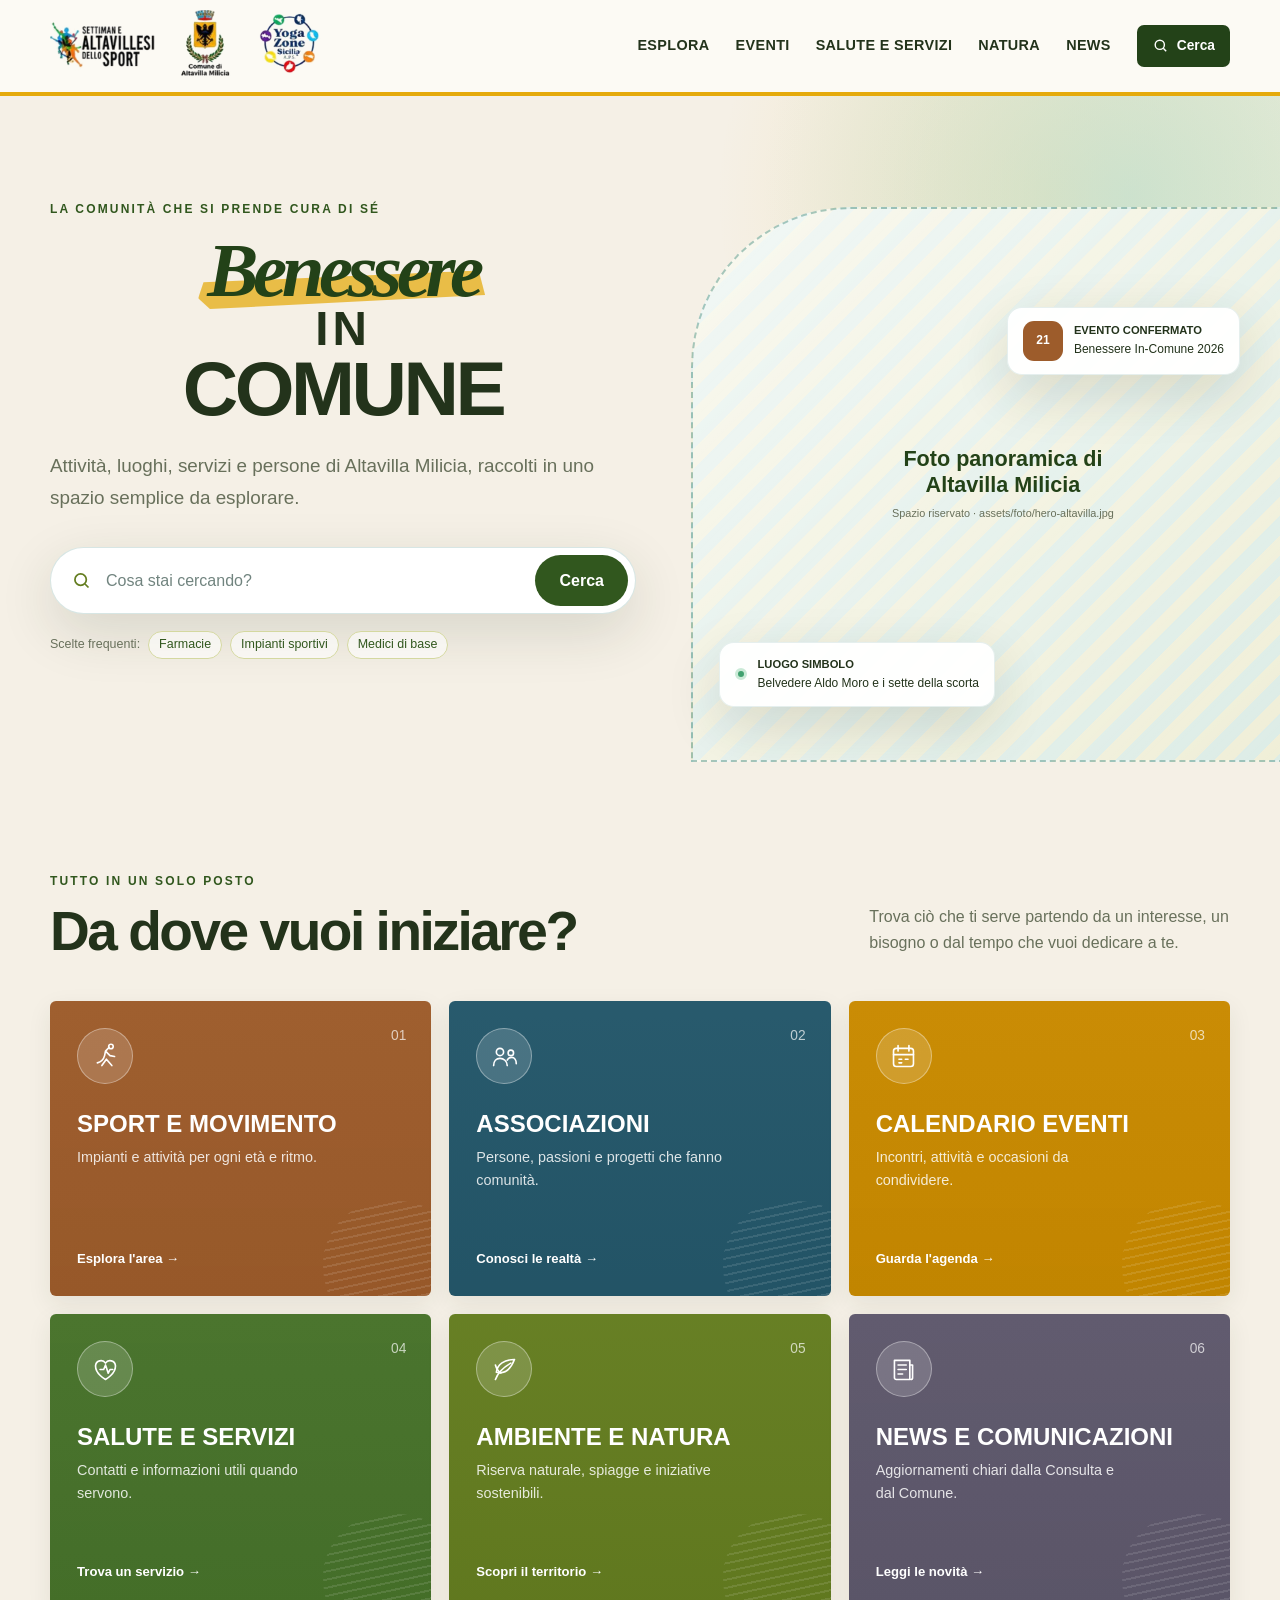
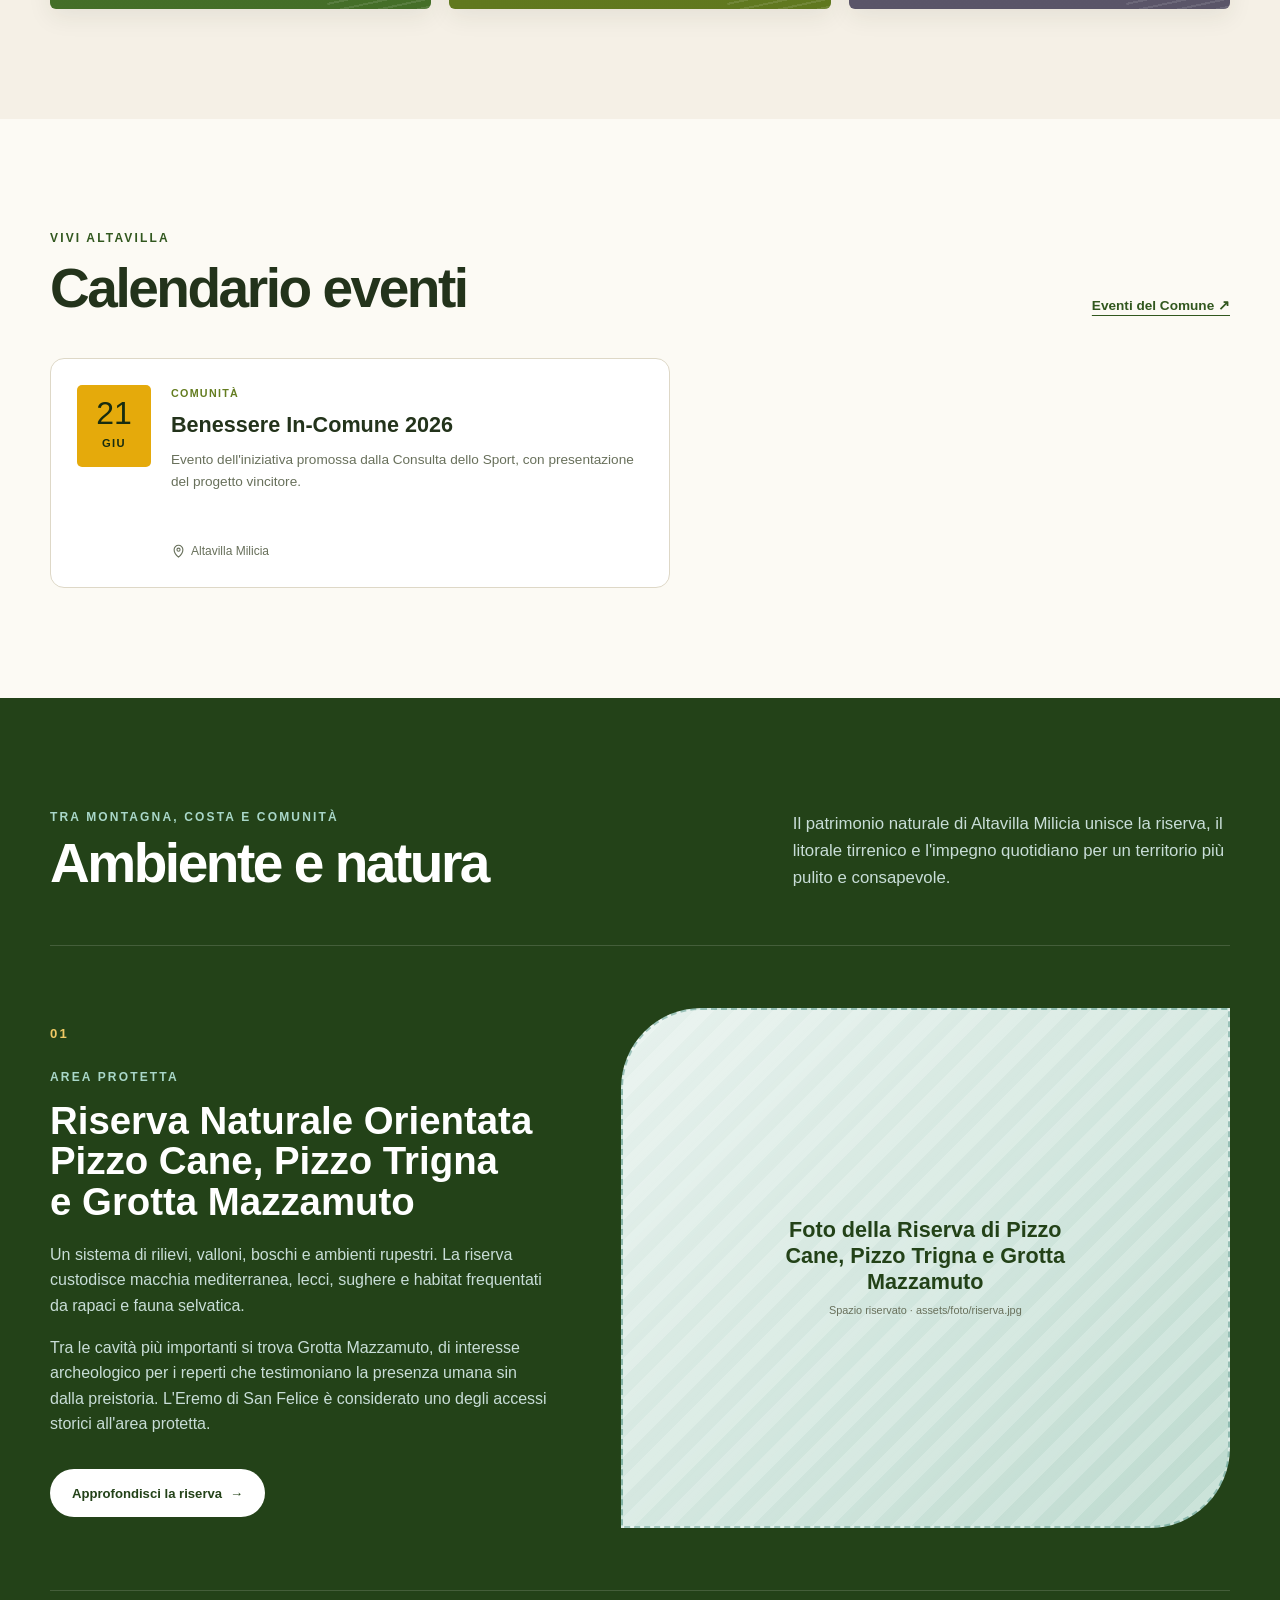
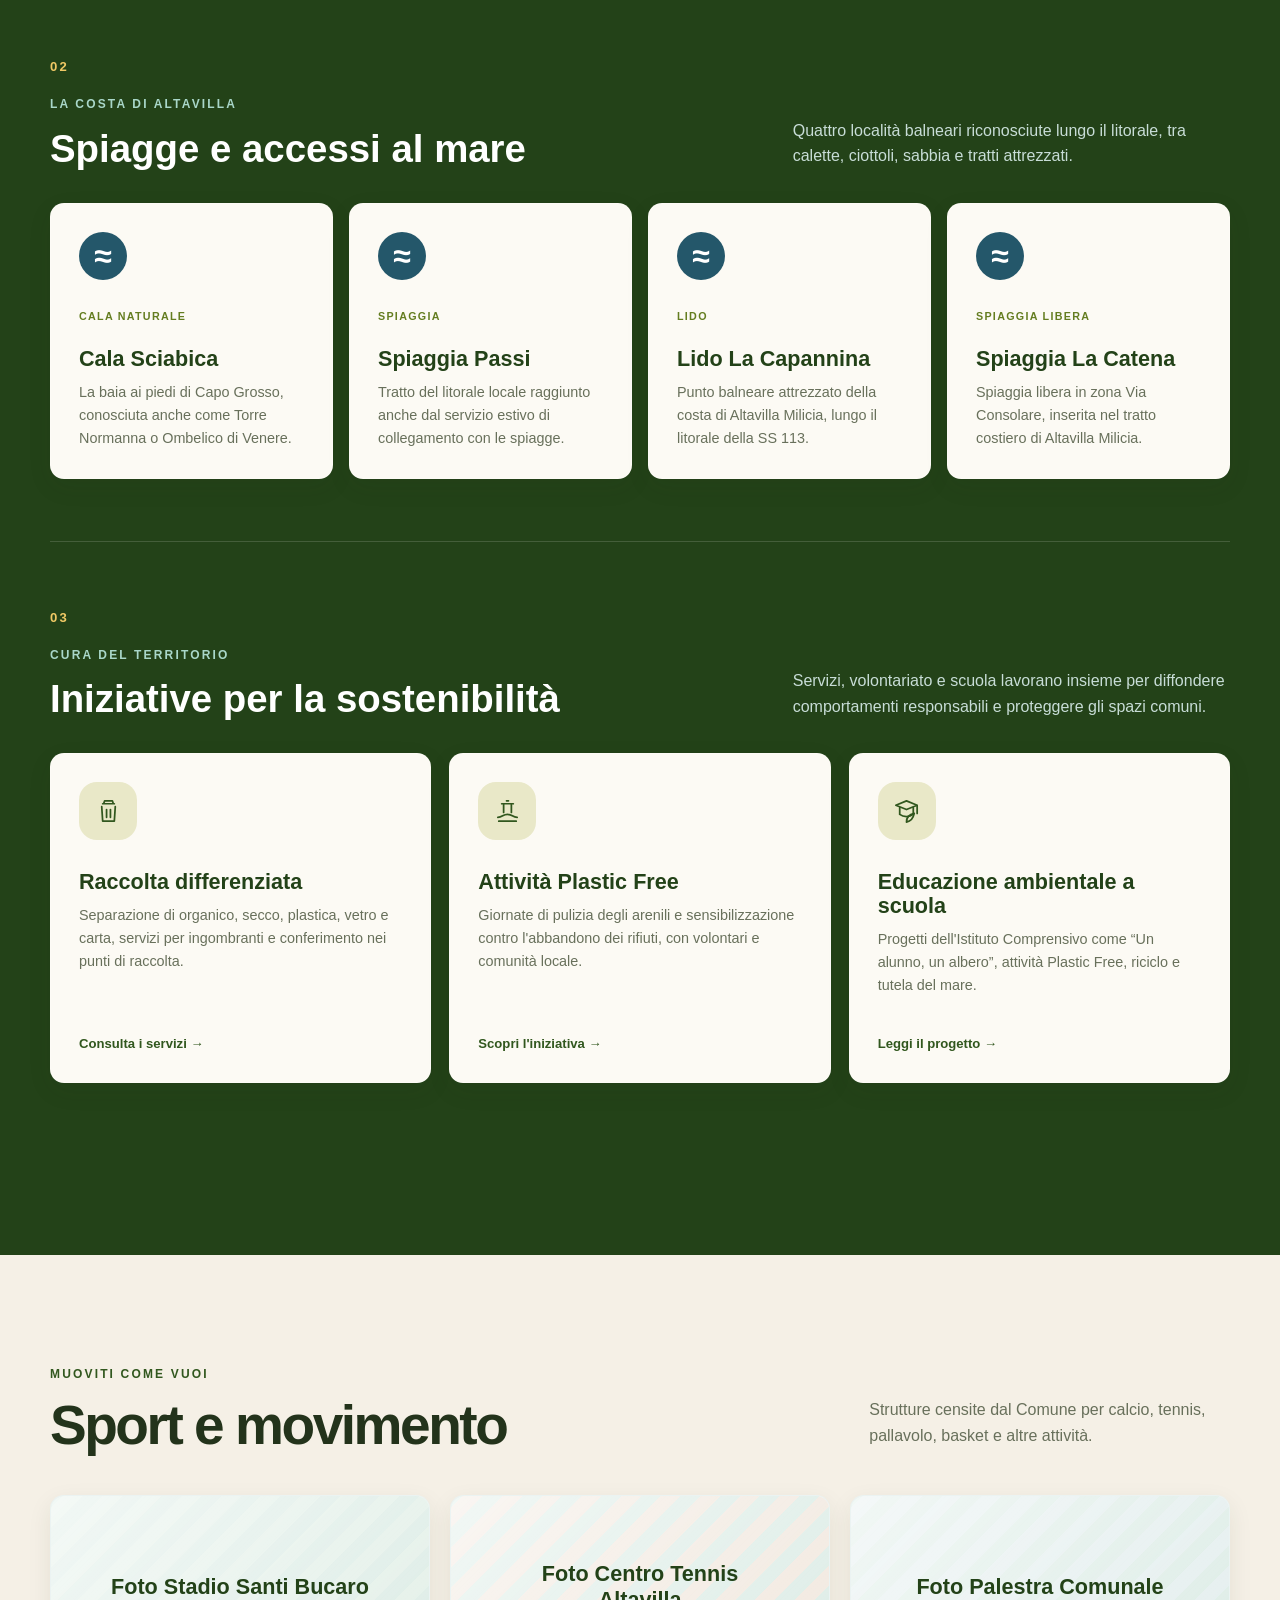
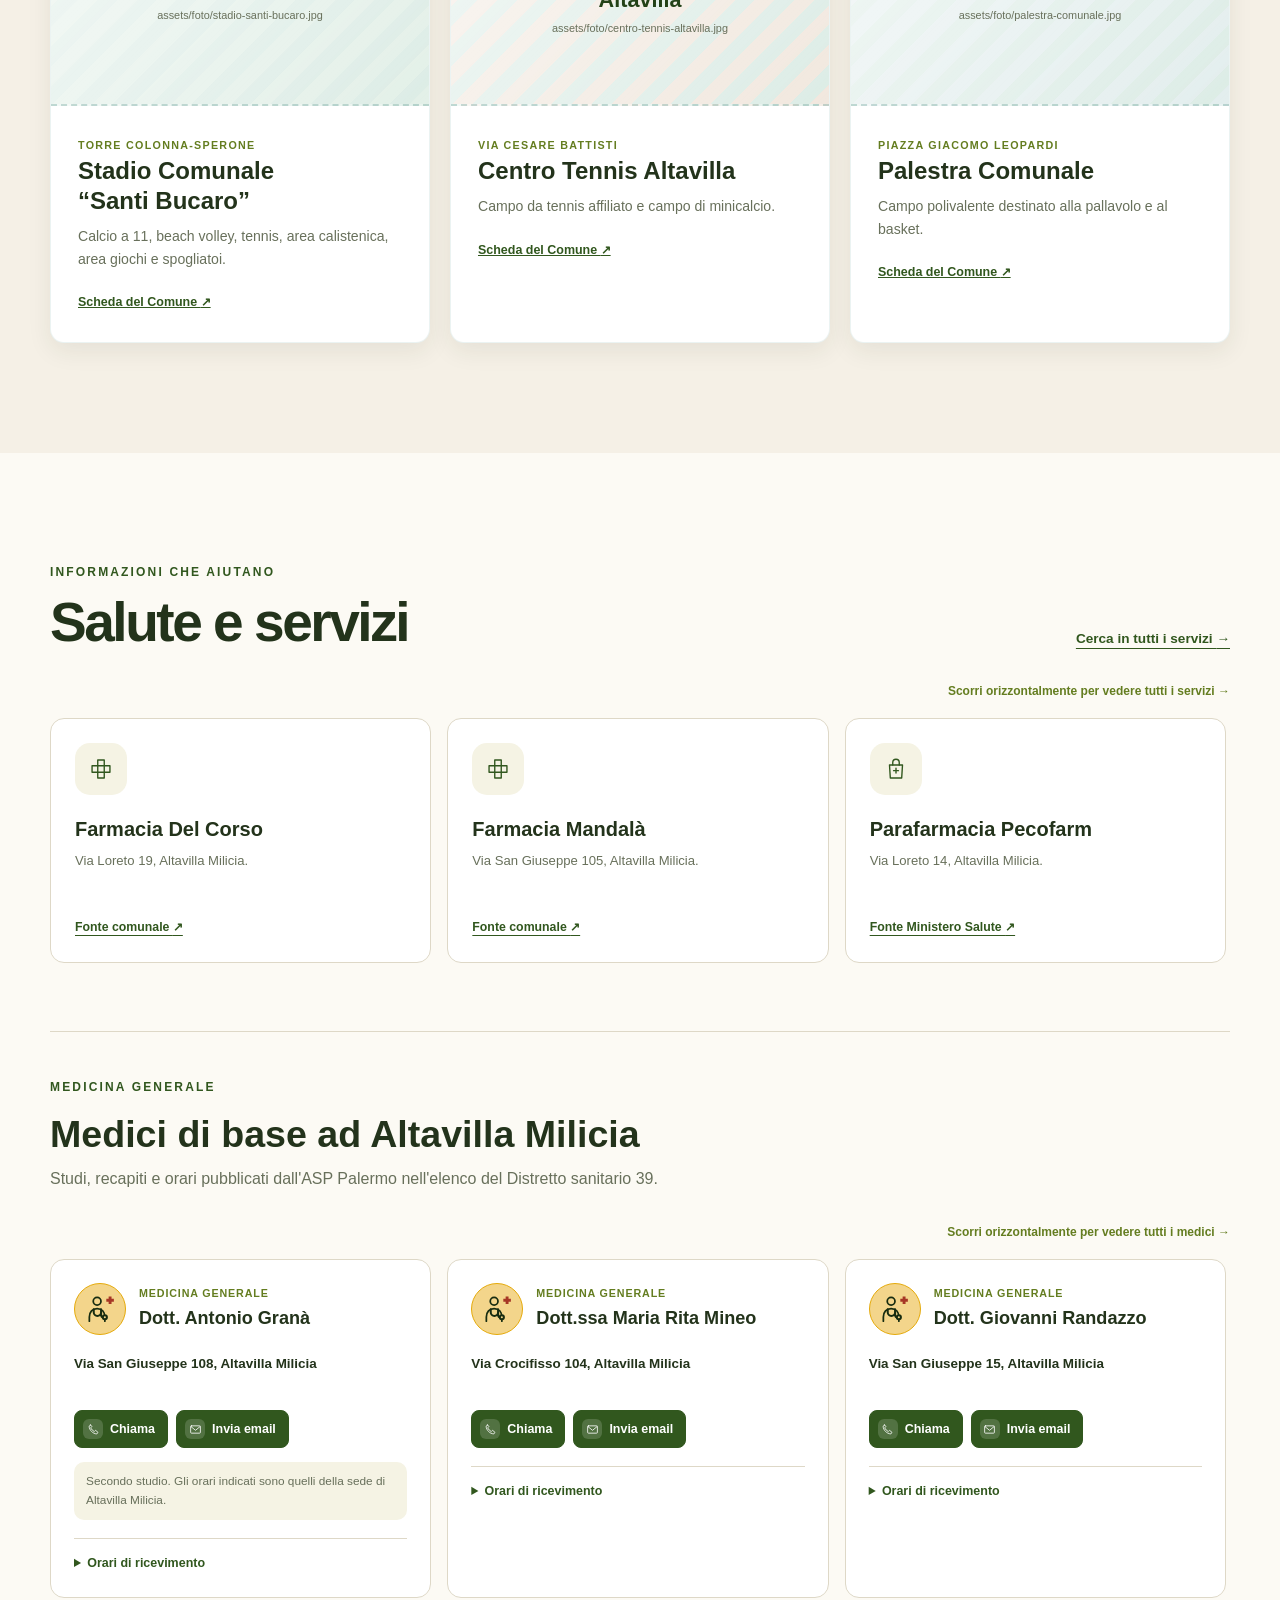
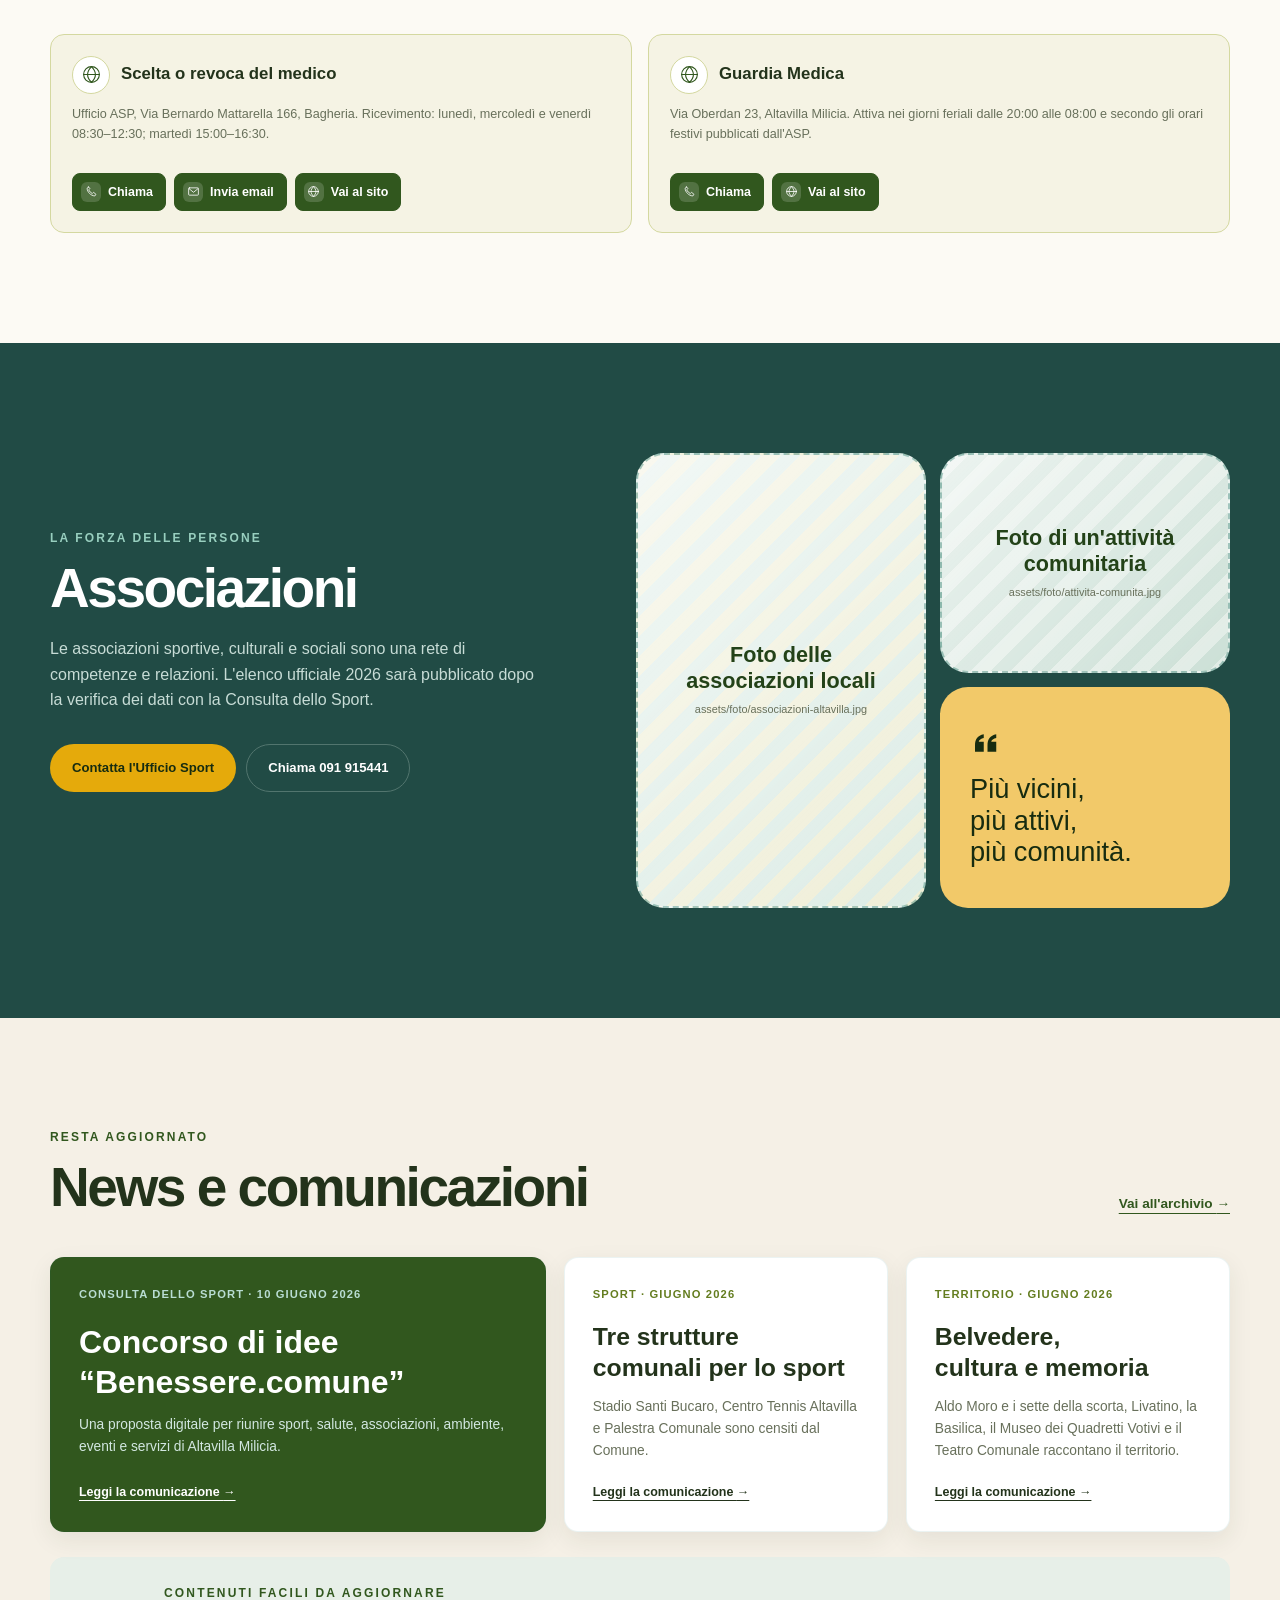
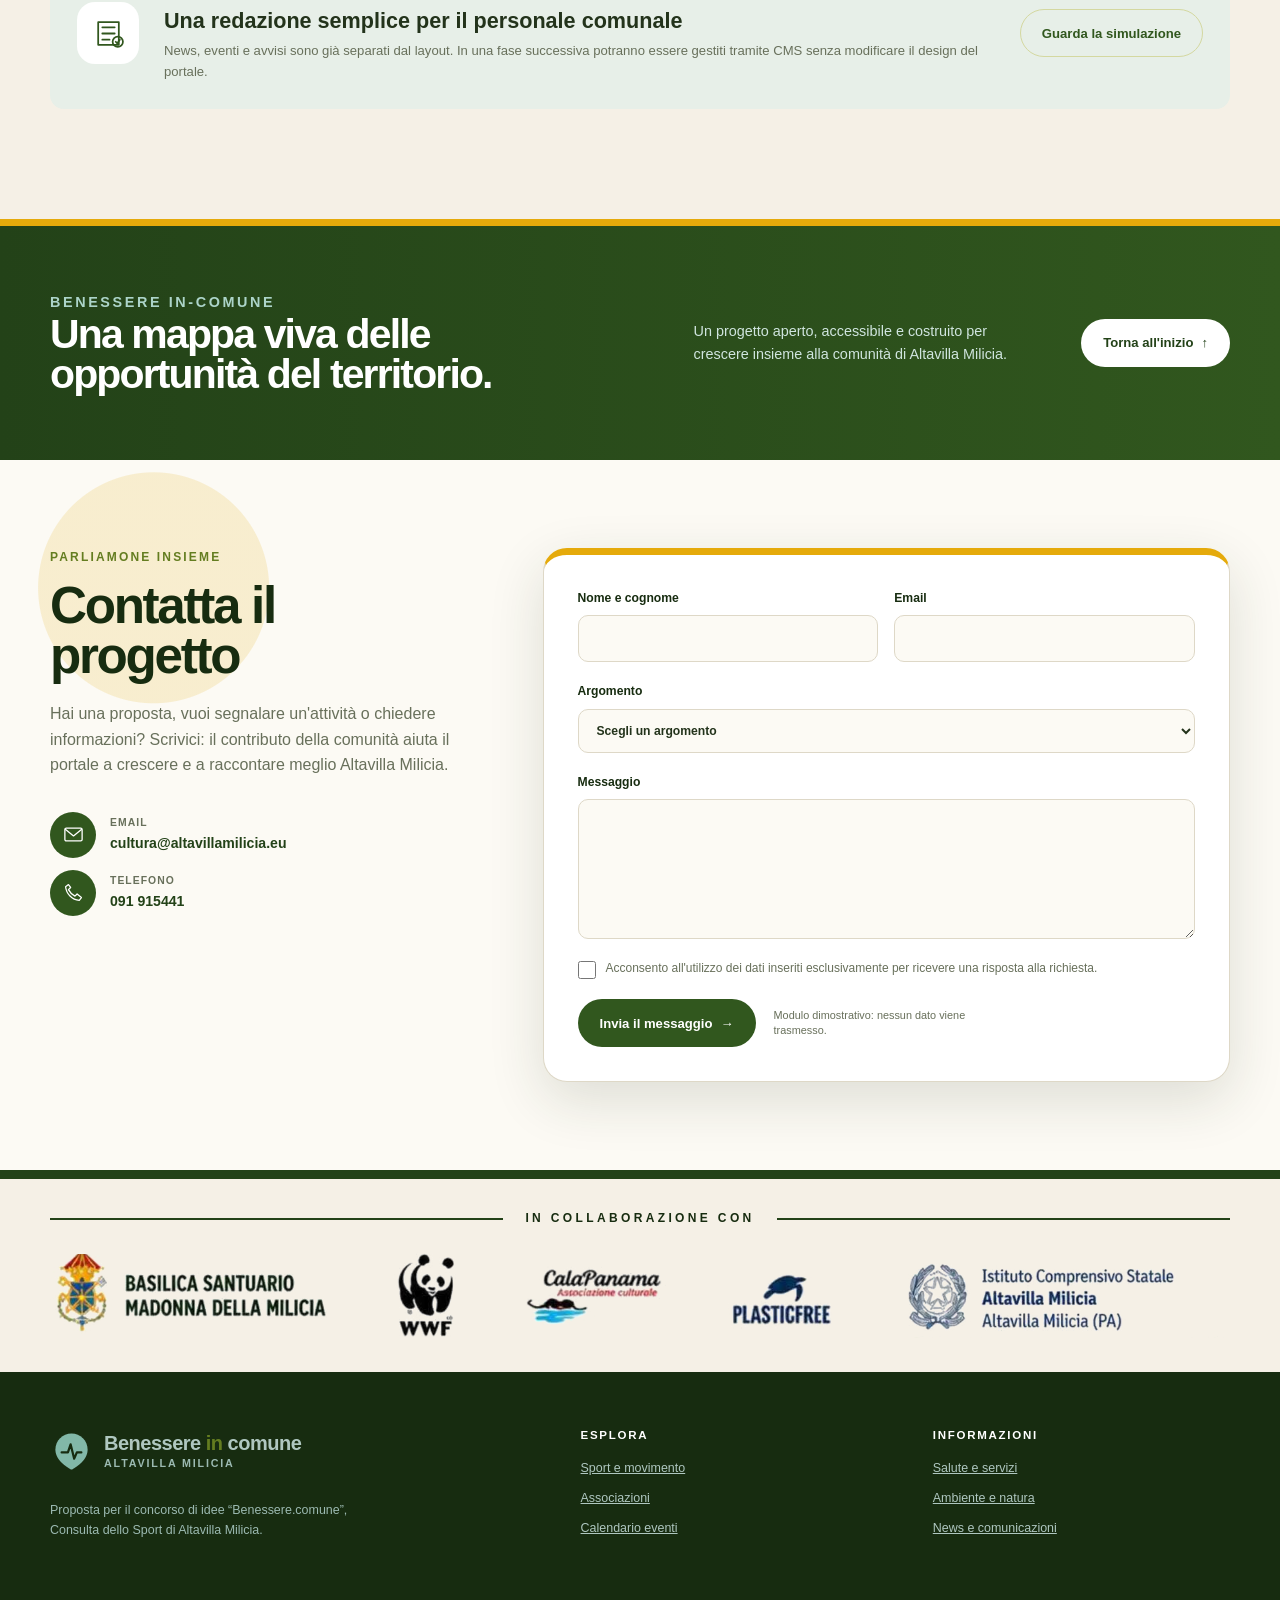
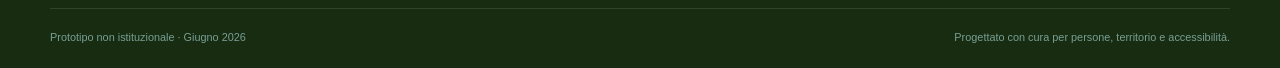
==== commit fdd4b8c7: "feat: Enhance the Altavilla Milicia portal with new environmental details, communication dialogs, an" ====
--- a/sito/index.html
+++ b/sito/index.html
@@ -86,8 +86,9 @@
           <div class="hero__content">
             <p class="eyebrow">La comunità che si prende cura di sé</p>
             <h1 id="hero-title">
-              Il <span class="brush-word">benessere</span> è più vicino di
-              quanto pensi.
+              <span class="hero-title__line brush-word">Benessere</span>
+              <span class="hero-title__line hero-title__in">in</span>
+              <span class="hero-title__line">Comune</span>
             </h1>
             <p class="hero__lead">
               Attività, luoghi, servizi e persone di Altavilla Milicia, raccolti
@@ -141,7 +142,7 @@
             </div>
             <div class="hero-badge hero-badge--place">
               <span class="status-dot" aria-hidden="true"></span>
-              <span><strong>Luogo simbolo</strong>Belvedere Aldo Moro</span>
+              <span><strong>Luogo simbolo</strong>Belvedere Aldo Moro e i sette della scorta</span>
             </div>
           </div>
         </div>
@@ -270,7 +271,7 @@
               </span>
               <span class="area-card__title">Ambiente e natura</span>
               <span class="area-card__text"
-                >Mare, belvedere e luoghi naturali da conoscere.</span
+                >Riserva naturale, spiagge e iniziative sostenibili.</span
               >
               <span class="area-card__link"
                 >Scopri il territorio <span aria-hidden="true">→</span></span
@@ -308,7 +309,7 @@
           >
             <div>
               <p class="eyebrow">Vivi Altavilla</p>
-              <h2 id="eventi-title">Appuntamento confermato</h2>
+              <h2 id="eventi-title">Calendario eventi</h2>
             </div>
             <a
               class="text-link"
@@ -324,10 +325,6 @@
             id="event-list"
             aria-live="polite"
           ></div>
-          <p class="source-note">
-            Data ricavata dal bando “Benessere.comune”. Orario e luogo preciso
-            saranno aggiunti dopo la comunicazione ufficiale.
-          </p>
         </div>
       </section>
 
@@ -336,64 +333,193 @@
         id="territorio"
         aria-labelledby="territorio-title"
       >
-        <div class="shell territory__grid">
-          <div class="territory__visual">
-            <figure class="photo-placeholder photo-placeholder--territory">
+        <div class="shell">
+          <header class="territory__header">
+            <p class="eyebrow">Tra montagna, costa e comunità</p>
+            <h2 id="territorio-title">Ambiente e natura</h2>
+            <p>
+              Il patrimonio naturale di Altavilla Milicia unisce la riserva,
+              il litorale tirrenico e l'impegno quotidiano per un territorio
+              più pulito e consapevole.
+            </p>
+          </header>
+
+          <section
+            class="nature-block nature-block--reserve"
+            aria-labelledby="riserva-title"
+          >
+            <div class="nature-block__content">
+              <span class="nature-block__number">01</span>
+              <p class="eyebrow">Area protetta</p>
+              <h3 id="riserva-title">
+                Riserva Naturale Orientata Pizzo Cane, Pizzo Trigna e Grotta
+                Mazzamuto
+              </h3>
+              <p>
+                Un sistema di rilievi, valloni, boschi e ambienti rupestri. La
+                riserva custodisce macchia mediterranea, lecci, sughere e
+                habitat frequentati da rapaci e fauna selvatica.
+              </p>
+              <p>
+                Tra le cavità più importanti si trova Grotta Mazzamuto, di
+                interesse archeologico per i reperti che testimoniano la
+                presenza umana sin dalla preistoria. L'Eremo di San Felice è
+                considerato uno degli accessi storici all'area protetta.
+              </p>
+              <button
+                class="button button--light"
+                type="button"
+                data-environment-detail="reserve"
+                aria-haspopup="dialog"
+              >
+                Approfondisci la riserva <span aria-hidden="true">→</span>
+              </button>
+            </div>
+            <figure class="photo-placeholder photo-placeholder--reserve">
               <span class="photo-placeholder__label"
-                >Foto del Belvedere Aldo Moro</span
-              >
-              <small>Spazio riservato · assets/foto/belvedere.jpg</small>
+                >Foto della Riserva di Pizzo Cane, Pizzo Trigna e Grotta
+                Mazzamuto</span
+              >
+              <small>Spazio riservato · assets/foto/riserva.jpg</small>
             </figure>
-          </div>
-
-          <div class="territory__content">
-            <p class="eyebrow">Mare, memoria e comunità</p>
-            <h2 id="territorio-title">
-              Altavilla Milicia,<br />affacciata sul Tirreno.
-            </h2>
-            <p>
-              Il Belvedere Aldo Moro apre lo sguardo sulla costa da Cefalù a
-              Mongerbino. Poco distante, Piazza Matrice riunisce il Belvedere
-              Livatino, la Basilica e il Museo dei Quadretti Votivi.
-            </p>
-            <ul class="feature-list" id="luoghi-altavilla">
-              <li>
-                <svg viewBox="0 0 24 24" aria-hidden="true">
-                  <path d="m5 12 4 4L19 6" />
-                </svg>
-                Belvedere Aldo Moro
-              </li>
-              <li>
-                <svg viewBox="0 0 24 24" aria-hidden="true">
-                  <path d="m5 12 4 4L19 6" />
-                </svg>
-                Belvedere Livatino
-              </li>
-              <li>
-                <svg viewBox="0 0 24 24" aria-hidden="true">
-                  <path d="m5 12 4 4L19 6" />
-                </svg>
-                Basilica Santuario Madonna della Milicia
-              </li>
-              <li>
-                <svg viewBox="0 0 24 24" aria-hidden="true">
-                  <path d="m5 12 4 4L19 6" />
-                </svg>
-                Museo dei Quadretti Votivi e Teatro Comunale
-              </li>
-            </ul>
-            <a
-              class="button button--light"
-              href="https://www.comune.altavillamilicia.pa.it/it/point-of-interests"
-              target="_blank"
-              rel="noopener"
-              >Consulta i luoghi del Comune <span aria-hidden="true">↗</span></a
-            >
-            <p class="source-note">
-              Informazioni ricavate dal portale istituzionale del Comune di
-              Altavilla Milicia.
-            </p>
-          </div>
+          </section>
+
+          <section
+            class="nature-block nature-block--coast"
+            aria-labelledby="spiagge-title"
+          >
+            <div class="nature-block__heading">
+              <div>
+                <span class="nature-block__number">02</span>
+                <p class="eyebrow">La costa di Altavilla</p>
+                <h3 id="spiagge-title">Spiagge e accessi al mare</h3>
+              </div>
+              <p>
+                Quattro località balneari riconosciute lungo il litorale, tra
+                calette, ciottoli, sabbia e tratti attrezzati.
+              </p>
+            </div>
+
+            <div class="beach-grid">
+              <article class="beach-card">
+                <span class="beach-card__icon" aria-hidden="true">≈</span>
+                <p class="tag">Cala naturale</p>
+                <h4>Cala Sciabica</h4>
+                <p>
+                  La baia ai piedi di Capo Grosso, conosciuta anche come Torre
+                  Normanna o Ombelico di Venere.
+                </p>
+              </article>
+              <article class="beach-card">
+                <span class="beach-card__icon" aria-hidden="true">≈</span>
+                <p class="tag">Spiaggia</p>
+                <h4>Spiaggia Passi</h4>
+                <p>
+                  Tratto del litorale locale raggiunto anche dal servizio
+                  estivo di collegamento con le spiagge.
+                </p>
+              </article>
+              <article class="beach-card">
+                <span class="beach-card__icon" aria-hidden="true">≈</span>
+                <p class="tag">Lido</p>
+                <h4>Lido La Capannina</h4>
+                <p>
+                  Punto balneare attrezzato della costa di Altavilla Milicia,
+                  lungo il litorale della SS 113.
+                </p>
+              </article>
+              <article class="beach-card">
+                <span class="beach-card__icon" aria-hidden="true">≈</span>
+                <p class="tag">Spiaggia libera</p>
+                <h4>Spiaggia La Catena</h4>
+                <p>
+                  Spiaggia libera in zona Via Consolare, inserita nel tratto
+                  costiero di Altavilla Milicia.
+                </p>
+              </article>
+            </div>
+          </section>
+
+          <section
+            class="nature-block nature-block--sustainability"
+            aria-labelledby="sostenibilita-title"
+          >
+            <div class="nature-block__heading">
+              <div>
+                <span class="nature-block__number">03</span>
+                <p class="eyebrow">Cura del territorio</p>
+                <h3 id="sostenibilita-title">Iniziative per la sostenibilità</h3>
+              </div>
+              <p>
+                Servizi, volontariato e scuola lavorano insieme per diffondere
+                comportamenti responsabili e proteggere gli spazi comuni.
+              </p>
+            </div>
+
+            <div class="sustainability-grid">
+              <article class="sustainability-card">
+                <span class="sustainability-card__icon" aria-hidden="true">
+                  <svg viewBox="0 0 32 32">
+                    <path d="M10 8h12m-10-3h8l1 3H11l1-3Z" />
+                    <path d="m9 11 1 15h12l1-15M14 14v8m4-8v8" />
+                  </svg>
+                </span>
+                <h4>Raccolta differenziata</h4>
+                <p>
+                  Separazione di organico, secco, plastica, vetro e carta,
+                  servizi per ingombranti e conferimento nei punti di raccolta.
+                </p>
+                <button
+                  type="button"
+                  data-environment-detail="recycling"
+                  aria-haspopup="dialog"
+                >
+                  Consulta i servizi <span aria-hidden="true">→</span>
+                </button>
+              </article>
+              <article class="sustainability-card">
+                <span class="sustainability-card__icon" aria-hidden="true">
+                  <svg viewBox="0 0 32 32">
+                    <path d="M6 22c5 0 5-3 10-3s5 3 10 3M7 26h18" />
+                    <path d="M12 17V8h8v9M10 8h12M15 5h2" />
+                  </svg>
+                </span>
+                <h4>Attività Plastic Free</h4>
+                <p>
+                  Giornate di pulizia degli arenili e sensibilizzazione contro
+                  l'abbandono dei rifiuti, con volontari e comunità locale.
+                </p>
+                <button
+                  type="button"
+                  data-environment-detail="plastic-free"
+                  aria-haspopup="dialog"
+                >
+                  Scopri l'iniziativa <span aria-hidden="true">→</span>
+                </button>
+              </article>
+              <article class="sustainability-card">
+                <span class="sustainability-card__icon" aria-hidden="true">
+                  <svg viewBox="0 0 32 32">
+                    <path d="M5 9.5 16 5l11 4.5L16 14 5 9.5Z" />
+                    <path d="M9 12v7c4 3 10 3 14 0v-7M27 10v8" />
+                    <path d="M16 27c0-5 3-8 8-9-1 5-3 8-8 9Z" />
+                  </svg>
+                </span>
+                <h4>Educazione ambientale a scuola</h4>
+                <p>
+                  Progetti dell'Istituto Comprensivo come “Un alunno, un
+                  albero”, attività Plastic Free, riciclo e tutela del mare.
+                </p>
+                <button
+                  type="button"
+                  data-environment-detail="school"
+                  aria-haspopup="dialog"
+                >
+                  Leggi il progetto <span aria-hidden="true">→</span>
+                </button>
+              </article>
+            </div>
+          </section>
         </div>
       </section>
 
@@ -406,7 +532,7 @@
           <div class="section-heading section-heading--split">
             <div>
               <p class="eyebrow">Muoviti come vuoi</p>
-              <h2 id="movimento-title">Gli impianti sportivi comunali</h2>
+              <h2 id="movimento-title">Sport e movimento</h2>
             </div>
             <p>
               Strutture censite dal Comune per calcio, tennis, pallavolo,
@@ -477,11 +603,6 @@
               </div>
             </article>
           </div>
-          <p class="source-note">
-            Dotazioni e indirizzi ricavati dalle schede ufficiali del Comune.
-            Orari e modalità di utilizzo devono essere richiesti all'Ufficio
-            Cultura, Turismo e Sport.
-          </p>
         </div>
       </section>
 
@@ -492,7 +613,7 @@
           >
             <div>
               <p class="eyebrow">Informazioni che aiutano</p>
-              <h2 id="servizi-title">Salute e servizi utili</h2>
+              <h2 id="servizi-title">Salute e servizi</h2>
             </div>
             <button
               class="text-link text-link--button"
@@ -633,9 +754,7 @@
         <div class="shell community__grid">
           <div class="community__content">
             <p class="eyebrow">La forza delle persone</p>
-            <h2 id="associazioni-title">
-              Il benessere cresce quando diventa comune.
-            </h2>
+            <h2 id="associazioni-title">Associazioni</h2>
             <p>
               Le associazioni sportive, culturali e sociali sono una rete di
               competenze e relazioni. L'elenco ufficiale 2026 sarà pubblicato
@@ -746,6 +865,131 @@
     </main>
 
     <footer class="site-footer">
+      <section
+        class="contact-section"
+        id="contatti"
+        aria-labelledby="contact-title"
+      >
+        <div class="shell contact-section__grid">
+          <div class="contact-section__intro">
+            <p class="eyebrow">Parliamone insieme</p>
+            <h2 id="contact-title">Contatta il progetto</h2>
+            <p>
+              Hai una proposta, vuoi segnalare un'attività o chiedere
+              informazioni? Scrivici: il contributo della comunità aiuta il
+              portale a crescere e a raccontare meglio Altavilla Milicia.
+            </p>
+
+            <div class="contact-section__details">
+              <a
+                href="mailto:cultura@altavillamilicia.eu?subject=Informazioni%20Benessere%20In-Comune"
+              >
+                <span class="contact-section__detail-icon" aria-hidden="true">
+                  <svg viewBox="0 0 32 32">
+                    <rect x="4" y="7" width="24" height="18" rx="2" />
+                    <path d="m5 9 11 9L27 9" />
+                  </svg>
+                </span>
+                <span>
+                  <small>Email</small>
+                  cultura@altavillamilicia.eu
+                </span>
+              </a>
+              <a href="tel:091915441">
+                <span class="contact-section__detail-icon" aria-hidden="true">
+                  <svg viewBox="0 0 32 32">
+                    <path
+                      d="M9 5 5 8c1 10 9 18 19 19l3-4-6-5-3 3c-4-2-7-5-9-9l3-3-3-4Z"
+                    />
+                  </svg>
+                </span>
+                <span>
+                  <small>Telefono</small>
+                  091 915441
+                </span>
+              </a>
+            </div>
+          </div>
+
+          <form class="contact-form" id="contact-form">
+            <div class="contact-form__row">
+              <label for="contact-name">
+                Nome e cognome
+                <input
+                  id="contact-name"
+                  name="name"
+                  type="text"
+                  autocomplete="name"
+                  required
+                />
+              </label>
+              <label for="contact-email">
+                Email
+                <input
+                  id="contact-email"
+                  name="email"
+                  type="email"
+                  autocomplete="email"
+                  required
+                />
+              </label>
+            </div>
+
+            <label for="contact-topic">
+              Argomento
+              <select id="contact-topic" name="topic" required>
+                <option value="">Scegli un argomento</option>
+                <option value="informazioni">Richiesta di informazioni</option>
+                <option value="segnalazione">Segnalazione o aggiornamento</option>
+                <option value="proposta">Proposta per il territorio</option>
+                <option value="collaborazione">Collaborazione</option>
+              </select>
+            </label>
+
+            <label for="contact-message">
+              Messaggio
+              <textarea
+                id="contact-message"
+                name="message"
+                rows="5"
+                required
+              ></textarea>
+            </label>
+
+            <label class="contact-form__consent" for="contact-consent">
+              <input
+                id="contact-consent"
+                name="consent"
+                type="checkbox"
+                required
+              />
+              <span>
+                Acconsento all'utilizzo dei dati inseriti esclusivamente per
+                ricevere una risposta alla richiesta.
+              </span>
+            </label>
+
+            <div class="contact-form__footer">
+              <button class="button button--primary" type="submit">
+                Invia il messaggio <span aria-hidden="true">→</span>
+              </button>
+              <p class="contact-form__note">
+                Modulo dimostrativo: nessun dato viene trasmesso.
+              </p>
+            </div>
+
+            <p
+              class="contact-form__status"
+              id="contact-form-status"
+              role="status"
+              aria-live="polite"
+              tabindex="-1"
+              hidden
+            ></p>
+          </form>
+        </div>
+      </section>
+
       <section class="partner-strip" aria-labelledby="partner-title">
         <div class="shell">
           <h2 class="partner-strip__title" id="partner-title">
@@ -893,6 +1137,121 @@
       </div>
     </dialog>
 
+    <dialog
+      class="environment-dialog"
+      id="environment-dialog"
+      aria-labelledby="environment-dialog-title"
+      aria-describedby="environment-dialog-subtitle"
+    >
+      <article class="environment-dialog__article">
+        <header class="environment-dialog__header">
+          <div>
+            <p class="environment-dialog__eyebrow" id="environment-dialog-area">
+              Ambiente e natura
+            </p>
+            <h2 id="environment-dialog-title"></h2>
+          </div>
+          <button
+            class="icon-button environment-dialog__close"
+            type="button"
+            data-close-environment="icon"
+            aria-label="Chiudi l'approfondimento"
+          >
+            <svg viewBox="0 0 24 24" aria-hidden="true">
+              <path d="m6 6 12 12M18 6 6 18" />
+            </svg>
+          </button>
+        </header>
+
+        <p
+          class="environment-dialog__subtitle"
+          id="environment-dialog-subtitle"
+        ></p>
+
+        <dl class="environment-dialog__meta">
+          <div>
+            <dt>Ambito</dt>
+            <dd id="environment-dialog-type"></dd>
+          </div>
+          <div>
+            <dt>Territorio</dt>
+            <dd>Altavilla Milicia</dd>
+          </div>
+        </dl>
+
+        <div
+          class="environment-dialog__content"
+          id="environment-dialog-content"
+        ></div>
+
+        <footer class="environment-dialog__footer">
+          <button
+            class="button environment-dialog__back"
+            type="button"
+            data-close-environment="back"
+          >
+            <span aria-hidden="true">←</span> Torna indietro
+          </button>
+        </footer>
+      </article>
+    </dialog>
+
+    <dialog
+      class="communication-dialog"
+      id="communication-dialog"
+      aria-labelledby="communication-title"
+      aria-describedby="communication-subtitle"
+    >
+      <article class="communication-dialog__article">
+        <header class="communication-dialog__header">
+          <div>
+            <h2 id="communication-title"></h2>
+          </div>
+          <button
+            class="icon-button"
+            type="button"
+            data-close-communication="icon"
+            aria-label="Chiudi la comunicazione"
+          >
+            <svg viewBox="0 0 24 24" aria-hidden="true">
+              <path d="m6 6 12 12M18 6 6 18" />
+            </svg>
+          </button>
+        </header>
+
+        <p
+          class="communication-dialog__subtitle"
+          id="communication-subtitle"
+        ></p>
+
+        <dl class="communication-dialog__meta">
+          <div>
+            <dt>Tipologia</dt>
+            <dd id="communication-type"></dd>
+          </div>
+          <div>
+            <dt>Data</dt>
+            <dd id="communication-date"></dd>
+          </div>
+        </dl>
+
+        <div
+          class="communication-dialog__content"
+          id="communication-content"
+        ></div>
+
+        <footer class="communication-dialog__footer">
+          <button
+            class="button button--primary"
+            type="button"
+            data-close-communication="back"
+          >
+            <span aria-hidden="true">←</span> Torna indietro
+          </button>
+        </footer>
+      </article>
+    </dialog>
+
     <dialog class="cms-dialog" id="cms-dialog" aria-labelledby="cms-title">
       <div class="search-dialog__header">
         <div>
--- a/sito/css/styles.css
+++ b/sito/css/styles.css
@@ -372,7 +372,11 @@
   overflow: hidden;
   padding: 76px 0 0;
   background:
-    radial-gradient(circle at 82% 15%, rgba(229, 170, 11, 0.18), transparent 28%),
+    radial-gradient(
+      circle at 82% 15%,
+      rgba(229, 170, 11, 0.18),
+      transparent 28%
+    ),
     linear-gradient(105deg, var(--cream) 0 62%, #eef0dc 100%);
 }
 
@@ -404,8 +408,22 @@
 }
 
 .hero h1 {
+  display: grid;
+  width: 100%;
   max-width: 720px;
+  justify-items: center;
+  text-align: center;
   text-transform: uppercase;
+}
+
+.hero-title__line {
+  display: block;
+}
+
+.hero-title__in {
+  font-size: 0.62em;
+  line-height: 0.9;
+  letter-spacing: 0.08em;
 }
 
 .brush-word {
@@ -714,12 +732,11 @@
   width: 150px;
   height: 150px;
   content: "";
-  background:
-    repeating-linear-gradient(
-      -12deg,
-      rgba(255, 255, 255, 0.14) 0 2px,
-      transparent 2px 8px
-    );
+  background: repeating-linear-gradient(
+    -12deg,
+    rgba(255, 255, 255, 0.14) 0 2px,
+    transparent 2px 8px
+  );
   border-radius: 45% 55% 38% 62%;
   opacity: 0.75;
 }
@@ -950,85 +967,229 @@
   stroke-width: 1.8;
 }
 
-.source-note {
-  margin: 22px 0 0;
-  color: var(--muted);
-  font-size: 0.73rem;
-  font-style: italic;
-}
-
 .territory {
-  padding: 0;
+  overflow: hidden;
   color: var(--white);
   background: var(--green-900);
 }
 
-.territory__grid {
-  display: grid;
-  grid-template-columns: 1fr 1fr;
-  min-height: 760px;
-}
-
-.territory__visual {
+.territory__header {
+  display: grid;
+  grid-template-columns: minmax(0, 1fr) minmax(280px, 0.65fr);
+  gap: 24px 70px;
+  align-items: end;
+  margin-bottom: 54px;
+}
+
+.territory__header .eyebrow,
+.territory__header h2 {
+  grid-column: 1;
+}
+
+.territory__header .eyebrow {
+  align-self: end;
+  margin-bottom: -14px;
+  color: #a9d7c9;
+}
+
+.territory__header h2 {
+  margin: 0;
+}
+
+.territory__header > p:last-child {
+  grid-column: 2;
+  grid-row: 1 / span 2;
+  max-width: 470px;
+  margin: 0;
+  color: #c8ddd7;
+  font-size: 1.05rem;
+}
+
+.nature-block {
   position: relative;
-  align-self: stretch;
-  padding: 70px 80px 70px 0;
-}
-
-.photo-placeholder--territory {
-  height: 100%;
-  min-height: 610px;
-  border-radius: 0 0 150px 0;
+  padding: 62px 0;
+  border-top: 1px solid rgba(255, 255, 255, 0.15);
+}
+
+.nature-block--reserve {
+  display: grid;
+  grid-template-columns: minmax(0, 0.9fr) minmax(360px, 1.1fr);
+  gap: 72px;
+  align-items: stretch;
+}
+
+.nature-block__content {
+  align-self: center;
+}
+
+.nature-block__number {
+  display: inline-flex;
+  margin-bottom: 24px;
+  color: #f0c965;
+  font-size: 0.82rem;
+  font-weight: 900;
+  letter-spacing: 0.16em;
+}
+
+.nature-block .eyebrow {
+  color: #a9d7c9;
+}
+
+.nature-block h3 {
+  max-width: 780px;
+  margin: 0 0 20px;
+  color: var(--white);
+  font-family: var(--font-display);
+  font-size: clamp(1.8rem, 3vw, 3rem);
+  line-height: 1.05;
+}
+
+.nature-block__content > p:not(.eyebrow) {
+  max-width: 610px;
+  color: #c8ddd7;
+}
+
+.nature-block__content .button {
+  margin-top: 16px;
+}
+
+.photo-placeholder--reserve {
+  min-height: 520px;
+  border-radius: 80px 0 80px 0;
   background:
     linear-gradient(
       135deg,
       rgba(255, 255, 255, 0.72),
-      rgba(255, 255, 255, 0.28)
+      rgba(255, 255, 255, 0.24)
     ),
     repeating-linear-gradient(-45deg, #b9d9cc 0 14px, #a9cfc0 14px 28px);
 }
 
-.territory__content {
-  align-self: center;
-  padding: 80px 0 80px 90px;
-}
-
-.territory__content .eyebrow {
-  color: #a9d7c9;
-}
-
-.territory__content h2 {
-  max-width: 590px;
-}
-
-.territory__content > p:not(.eyebrow):not(.source-note) {
-  max-width: 550px;
+.nature-block__heading {
+  display: grid;
+  grid-template-columns: minmax(0, 1fr) minmax(280px, 0.65fr);
+  gap: 40px 70px;
+  align-items: end;
+  margin-bottom: 34px;
+}
+
+.nature-block__heading .nature-block__number {
+  margin-bottom: 18px;
+}
+
+.nature-block__heading h3 {
+  margin-bottom: 0;
+}
+
+.nature-block__heading > p {
+  max-width: 470px;
+  margin: 0;
   color: #c8ddd7;
-  font-size: 1.05rem;
-}
-
-.feature-list {
-  display: grid;
-  gap: 13px;
-  margin: 28px 0 34px;
-  padding: 0;
-  list-style: none;
-}
-
-.feature-list li {
-  display: flex;
-  align-items: center;
-  gap: 11px;
-  color: #e3f0ec;
+}
+
+.beach-grid {
+  display: grid;
+  grid-template-columns: repeat(4, minmax(0, 1fr));
+  gap: 16px;
+}
+
+.beach-card,
+.sustainability-card {
+  position: relative;
+  display: flex;
+  min-width: 0;
+  flex-direction: column;
+  padding: 28px;
+  color: var(--ink);
+  background: var(--paper);
+  border: 1px solid rgba(255, 255, 255, 0.18);
+  border-radius: var(--radius-md);
+  box-shadow: var(--shadow-sm);
+}
+
+.beach-card {
+  min-height: 275px;
+}
+
+.beach-card__icon {
+  display: grid;
+  width: 48px;
+  height: 48px;
+  margin-bottom: 28px;
+  color: var(--white);
+  background: var(--blue);
+  border-radius: 50%;
+  font-size: 2rem;
+  font-weight: 700;
+  line-height: 1;
+  place-items: center;
+}
+
+.beach-card .tag {
+  align-self: flex-start;
+}
+
+.beach-card h4,
+.sustainability-card h4 {
+  margin: 12px 0 10px;
+  color: var(--green-900);
+  font-family: var(--font-display);
+  font-size: 1.35rem;
+  line-height: 1.1;
+}
+
+.beach-card > p:last-child,
+.sustainability-card > p {
+  margin-bottom: 0;
+  color: var(--muted);
   font-size: 0.9rem;
 }
 
-.feature-list svg {
-  width: 22px;
-  color: #f0c965;
+.sustainability-grid {
+  display: grid;
+  grid-template-columns: repeat(3, minmax(0, 1fr));
+  gap: 18px;
+}
+
+.sustainability-card {
+  min-height: 330px;
+}
+
+.sustainability-card__icon {
+  display: grid;
+  width: 58px;
+  height: 58px;
+  margin-bottom: 18px;
+  color: var(--green-800);
+  background: var(--green-100);
+  border-radius: 18px;
+  place-items: center;
+}
+
+.sustainability-card__icon svg {
+  width: 31px;
   fill: none;
   stroke: currentColor;
-  stroke-width: 2.6;
+  stroke-linecap: round;
+  stroke-linejoin: round;
+  stroke-width: 1.8;
+}
+
+.sustainability-card [data-environment-detail] {
+  align-self: flex-start;
+  margin-top: auto;
+  padding: 22px 0 0;
+  color: var(--green-800);
+  background: transparent;
+  border: 0;
+  font-size: 0.82rem;
+  font-weight: 850;
+  text-decoration: none;
+  cursor: pointer;
+}
+
+.sustainability-card [data-environment-detail]:hover {
+  text-decoration: underline;
 }
 
 .button {
@@ -1062,11 +1223,6 @@
   border-color: var(--green-200);
 }
 
-.territory .source-note {
-  max-width: 500px;
-  color: #9fc3b9;
-}
-
 .activity-grid {
   display: grid;
   grid-template-columns: repeat(3, 1fr);
@@ -1291,21 +1447,36 @@
 .doctor-card__icon {
   display: grid;
   flex: 0 0 auto;
-  width: 45px;
-  height: 45px;
-  color: var(--green-800);
-  background: var(--green-050);
-  border-radius: 13px;
+  width: 52px;
+  height: 52px;
+  color: var(--green-950);
+  background: var(--yellow-soft);
+  border: 1px solid var(--accent);
+  border-radius: 50%;
   place-items: center;
 }
 
 .doctor-card__icon svg {
-  width: 24px;
+  width: 31px;
   fill: none;
   stroke: currentColor;
-  stroke-width: 1.7;
+  stroke-width: 1.8;
   stroke-linecap: round;
   stroke-linejoin: round;
+}
+
+.doctor-card__icon .doctor-stethoscope {
+  stroke-width: 2.1;
+}
+
+.doctor-card__icon .doctor-stethoscope-head {
+  fill: var(--yellow-soft);
+  stroke-width: 2.1;
+}
+
+.doctor-card__icon .doctor-medical-cross {
+  fill: #a63725;
+  stroke: none;
 }
 
 .doctor-card__heading span:not(.doctor-card__icon) {
@@ -1792,8 +1963,7 @@
 .closing-cta {
   padding: 65px 0;
   color: var(--white);
-  background:
-    linear-gradient(90deg, var(--green-900), var(--green-800));
+  background: linear-gradient(90deg, var(--green-900), var(--green-800));
   border-top: 7px solid var(--accent);
 }
 
@@ -1948,6 +2118,204 @@
   font-size: 0.68rem;
 }
 
+.contact-section {
+  padding: 88px 0;
+  color: var(--ink);
+  background:
+    radial-gradient(
+      circle at 12% 18%,
+      rgba(229, 170, 11, 0.16) 0 115px,
+      transparent 116px
+    ),
+    var(--paper);
+}
+
+.contact-section__grid {
+  display: grid;
+  grid-template-columns: minmax(0, 0.75fr) minmax(520px, 1.25fr);
+  gap: 80px;
+  align-items: start;
+}
+
+.contact-section__intro {
+  position: sticky;
+  top: 130px;
+}
+
+.contact-section__intro .eyebrow {
+  color: var(--green-700);
+}
+
+.contact-section__intro h2 {
+  max-width: 520px;
+  margin-bottom: 20px;
+  color: var(--green-950);
+  font-size: clamp(2.4rem, 4vw, 4rem);
+}
+
+.contact-section__intro > p:last-of-type {
+  max-width: 500px;
+  color: var(--muted);
+  font-size: 1rem;
+}
+
+.contact-section__details {
+  display: grid;
+  gap: 12px;
+  margin-top: 34px;
+}
+
+.site-footer .contact-section__details a {
+  display: flex;
+  align-items: center;
+  gap: 14px;
+  width: fit-content;
+  color: var(--green-900);
+  font-size: 0.88rem;
+  font-weight: 800;
+  text-decoration: none;
+}
+
+.contact-section__details small {
+  display: block;
+  margin-bottom: 1px;
+  color: var(--muted);
+  font-size: 0.65rem;
+  font-weight: 850;
+  letter-spacing: 0.1em;
+  text-transform: uppercase;
+}
+
+.contact-section__detail-icon {
+  display: grid;
+  width: 46px;
+  height: 46px;
+  flex: 0 0 auto;
+  color: var(--white);
+  background: var(--green-800);
+  border-radius: 50%;
+  place-items: center;
+}
+
+.contact-section__detail-icon svg {
+  width: 23px;
+  fill: none;
+  stroke: currentColor;
+  stroke-linecap: round;
+  stroke-linejoin: round;
+  stroke-width: 1.8;
+}
+
+.contact-form {
+  display: grid;
+  gap: 20px;
+  padding: 34px;
+  background: var(--white);
+  border: 1px solid var(--line);
+  border-top: 7px solid var(--accent);
+  border-radius: var(--radius-lg);
+  box-shadow: var(--shadow-md);
+}
+
+.contact-form__row {
+  display: grid;
+  grid-template-columns: repeat(2, minmax(0, 1fr));
+  gap: 16px;
+}
+
+.contact-form label:not(.contact-form__consent) {
+  display: grid;
+  gap: 7px;
+  color: var(--green-950);
+  font-size: 0.76rem;
+  font-weight: 850;
+}
+
+.contact-form input:not([type="checkbox"]),
+.contact-form select,
+.contact-form textarea {
+  width: 100%;
+  padding: 13px 14px;
+  color: var(--ink);
+  background: var(--paper);
+  border: 1px solid var(--line);
+  border-radius: 10px;
+  outline: none;
+}
+
+.contact-form textarea {
+  min-height: 140px;
+  resize: vertical;
+}
+
+.contact-form input:not([type="checkbox"]):focus,
+.contact-form select:focus,
+.contact-form textarea:focus {
+  background: var(--white);
+  border-color: var(--green-700);
+  box-shadow: 0 0 0 3px rgba(100, 125, 32, 0.16);
+}
+
+.contact-form__consent {
+  display: flex;
+  align-items: flex-start;
+  gap: 10px;
+  color: var(--muted);
+  font-size: 0.75rem;
+  line-height: 1.5;
+  cursor: pointer;
+}
+
+.contact-form__consent input {
+  width: 18px;
+  height: 18px;
+  flex: 0 0 auto;
+  margin: 2px 0 0;
+  accent-color: var(--green-800);
+}
+
+.contact-form__footer {
+  display: flex;
+  align-items: center;
+  gap: 18px;
+}
+
+.site-footer .contact-form .button {
+  min-height: 48px;
+  padding: 12px 21px;
+  color: var(--white);
+  background: var(--green-800);
+  border: 1px solid transparent;
+  border-radius: 999px;
+  font-size: 0.82rem;
+  font-weight: 800;
+  text-decoration: none;
+}
+
+.contact-form__note {
+  max-width: 230px;
+  margin: 0;
+  color: var(--muted);
+  font-size: 0.68rem;
+  line-height: 1.45;
+}
+
+.contact-form__status {
+  margin: 0;
+  padding: 14px 16px;
+  color: var(--green-900);
+  background: var(--green-100);
+  border: 1px solid var(--green-200);
+  border-radius: 10px;
+  font-size: 0.82rem;
+  font-weight: 800;
+}
+
+.contact-form__status:focus {
+  outline: 3px solid rgba(100, 125, 32, 0.25);
+  outline-offset: 2px;
+}
+
 dialog {
   width: min(680px, calc(100% - 30px));
   max-height: calc(100dvh - 40px);
@@ -2038,6 +2406,251 @@
 
 .search-result small {
   color: var(--muted);
+}
+
+.environment-dialog {
+  --environment-accent: var(--green-700);
+  --environment-deep: var(--green-900);
+  --environment-soft: var(--green-100);
+  width: min(780px, calc(100% - 30px));
+  overflow: auto;
+  background:
+    radial-gradient(
+      circle at 100% 0,
+      color-mix(in srgb, var(--environment-soft) 72%, transparent) 0 150px,
+      transparent 151px
+    ),
+    var(--paper);
+  border-top: 8px solid var(--environment-accent);
+}
+
+.environment-dialog[data-theme="recycling"] {
+  --environment-accent: #7f942b;
+  --environment-deep: #31571e;
+  --environment-soft: #e9e8c8;
+}
+
+.environment-dialog[data-theme="sea"] {
+  --environment-accent: var(--blue);
+  --environment-deep: #173e4d;
+  --environment-soft: var(--blue-soft);
+}
+
+.environment-dialog[data-theme="school"] {
+  --environment-accent: var(--yellow);
+  --environment-deep: #755100;
+  --environment-soft: var(--yellow-soft);
+}
+
+.environment-dialog__article {
+  position: relative;
+  padding: 36px;
+}
+
+.environment-dialog__header {
+  display: flex;
+  align-items: flex-start;
+  justify-content: space-between;
+  gap: 30px;
+}
+
+.environment-dialog__eyebrow {
+  margin: 0 0 10px;
+  color: var(--environment-accent);
+  font-size: 0.72rem;
+  font-weight: 900;
+  letter-spacing: 0.15em;
+  text-transform: uppercase;
+}
+
+.environment-dialog__header h2 {
+  max-width: 620px;
+  margin: 0;
+  color: var(--environment-deep);
+  font-size: clamp(2rem, 5vw, 3.1rem);
+  line-height: 1.04;
+}
+
+.environment-dialog__close {
+  color: var(--environment-deep);
+  background: color-mix(in srgb, var(--environment-soft) 75%, white);
+  border-color: color-mix(
+    in srgb,
+    var(--environment-accent) 30%,
+    transparent
+  );
+}
+
+.environment-dialog__subtitle {
+  max-width: 670px;
+  margin: 24px 0;
+  color: var(--muted);
+  font-size: 1.05rem;
+  font-weight: 600;
+  line-height: 1.65;
+}
+
+.environment-dialog__meta {
+  display: grid;
+  grid-template-columns: repeat(2, minmax(0, 1fr));
+  gap: 12px;
+  margin: 0 0 28px;
+}
+
+.environment-dialog__meta div {
+  padding: 15px 17px;
+  background: color-mix(in srgb, var(--environment-soft) 62%, white);
+  border: 1px solid
+    color-mix(in srgb, var(--environment-accent) 28%, transparent);
+  border-radius: 12px;
+}
+
+.environment-dialog__meta dt {
+  margin-bottom: 4px;
+  color: var(--environment-accent);
+  font-size: 0.68rem;
+  font-weight: 900;
+  letter-spacing: 0.12em;
+  text-transform: uppercase;
+}
+
+.environment-dialog__meta dd {
+  margin: 0;
+  color: var(--environment-deep);
+  font-weight: 850;
+}
+
+.environment-dialog__content {
+  padding-top: 27px;
+  border-top: 1px solid
+    color-mix(in srgb, var(--environment-accent) 25%, var(--line));
+}
+
+.environment-dialog__content::before {
+  display: block;
+  margin-bottom: 14px;
+  color: var(--environment-accent);
+  content: "Approfondimento";
+  font-size: 0.72rem;
+  font-weight: 900;
+  letter-spacing: 0.14em;
+  text-transform: uppercase;
+}
+
+.environment-dialog__content p {
+  color: var(--ink);
+  line-height: 1.75;
+}
+
+.environment-dialog__content p:last-child {
+  margin-bottom: 0;
+}
+
+.environment-dialog__footer {
+  display: flex;
+  margin-top: 30px;
+  padding-top: 24px;
+  border-top: 1px solid
+    color-mix(in srgb, var(--environment-accent) 25%, var(--line));
+}
+
+.environment-dialog__back {
+  color: var(--white);
+  background: var(--environment-deep);
+}
+
+.communication-dialog {
+  width: min(760px, calc(100% - 30px));
+  overflow: auto;
+  border-top: 8px solid var(--accent);
+}
+
+.communication-dialog__article {
+  padding: 34px;
+}
+
+.communication-dialog__header {
+  display: flex;
+  align-items: flex-start;
+  justify-content: space-between;
+  gap: 30px;
+}
+
+.communication-dialog__header h2 {
+  max-width: 600px;
+  margin-bottom: 0;
+  color: var(--green-950);
+  font-size: clamp(2rem, 5vw, 3.15rem);
+}
+
+.communication-dialog__subtitle {
+  max-width: 650px;
+  margin: 24px 0;
+  color: var(--muted);
+  font-size: 1.05rem;
+  font-weight: 600;
+  line-height: 1.65;
+}
+
+.communication-dialog__meta {
+  display: grid;
+  grid-template-columns: repeat(2, minmax(0, 1fr));
+  gap: 12px;
+  margin: 0 0 28px;
+}
+
+.communication-dialog__meta div {
+  padding: 15px 17px;
+  background: var(--green-050);
+  border: 1px solid var(--green-200);
+  border-radius: 10px;
+}
+
+.communication-dialog__meta dt {
+  margin-bottom: 4px;
+  color: var(--green-700);
+  font-size: 0.68rem;
+  font-weight: 900;
+  letter-spacing: 0.12em;
+  text-transform: uppercase;
+}
+
+.communication-dialog__meta dd {
+  margin: 0;
+  color: var(--green-950);
+  font-weight: 850;
+}
+
+.communication-dialog__content {
+  padding-top: 27px;
+  border-top: 1px solid var(--line);
+}
+
+.communication-dialog__content::before {
+  display: block;
+  margin-bottom: 14px;
+  color: var(--green-800);
+  content: "Contenuto";
+  font-size: 0.72rem;
+  font-weight: 900;
+  letter-spacing: 0.14em;
+  text-transform: uppercase;
+}
+
+.communication-dialog__content p {
+  color: var(--ink);
+  line-height: 1.75;
+}
+
+.communication-dialog__content p:last-child {
+  margin-bottom: 0;
+}
+
+.communication-dialog__footer {
+  display: flex;
+  margin-top: 30px;
+  padding-top: 24px;
+  border-top: 1px solid var(--line);
 }
 
 .cms-form {
@@ -2161,8 +2774,12 @@
     right: 130px;
   }
 
-  .territory__content {
-    padding-left: 55px;
+  .nature-block--reserve {
+    gap: 40px;
+  }
+
+  .beach-grid {
+    grid-template-columns: repeat(2, minmax(0, 1fr));
   }
 
   .community__grid {
@@ -2271,21 +2888,31 @@
     grid-template-columns: repeat(2, 1fr);
   }
 
-  .territory__grid {
+  .territory__header,
+  .nature-block__heading {
     grid-template-columns: 1fr;
-  }
-
-  .territory__visual {
-    padding: 60px 60px 0;
-  }
-
-  .photo-placeholder--territory {
-    min-height: 540px;
-    border-radius: 90px 0 90px 0;
-  }
-
-  .territory__content {
-    padding: 70px 20px 90px;
+    gap: 18px;
+  }
+
+  .territory__header > p:last-child {
+    grid-column: 1;
+    grid-row: auto;
+  }
+
+  .nature-block--reserve {
+    grid-template-columns: 1fr;
+  }
+
+  .photo-placeholder--reserve {
+    min-height: 460px;
+  }
+
+  .sustainability-grid {
+    grid-template-columns: 1fr;
+  }
+
+  .sustainability-card {
+    min-height: 270px;
   }
 
   .service-grid {
@@ -2319,6 +2946,15 @@
 
   .closing-cta .button {
     justify-self: start;
+  }
+
+  .contact-section__grid {
+    grid-template-columns: 1fr;
+    gap: 42px;
+  }
+
+  .contact-section__intro {
+    position: static;
   }
 
   .site-footer__grid {
@@ -2497,17 +3133,37 @@
     min-height: 210px;
   }
 
-  .territory__visual {
-    padding: 45px 14px 0;
-  }
-
-  .photo-placeholder--territory {
-    min-height: 440px;
-    border-radius: 60px 0 60px 0;
-  }
-
-  .territory__content {
-    padding: 60px 0 75px;
+  .territory__header {
+    margin-bottom: 38px;
+  }
+
+  .nature-block {
+    padding: 46px 0;
+  }
+
+  .nature-block--reserve {
+    gap: 32px;
+  }
+
+  .nature-block h3 {
+    font-size: clamp(1.75rem, 9vw, 2.35rem);
+  }
+
+  .photo-placeholder--reserve {
+    min-height: 360px;
+    border-radius: 52px 0 52px 0;
+  }
+
+  .beach-grid {
+    grid-template-columns: 1fr;
+  }
+
+  .beach-card {
+    min-height: 240px;
+  }
+
+  .sustainability-card {
+    min-height: 300px;
   }
 
   .community__actions {
@@ -2557,6 +3213,32 @@
 
   .cms-note .button {
     justify-self: stretch;
+  }
+
+  .contact-section {
+    padding: 70px 0;
+  }
+
+  .contact-form {
+    gap: 18px;
+    padding: 24px 20px;
+  }
+
+  .contact-form__row {
+    grid-template-columns: 1fr;
+  }
+
+  .contact-form__footer {
+    align-items: flex-start;
+    flex-direction: column;
+  }
+
+  .site-footer .contact-form .button {
+    width: 100%;
+  }
+
+  .contact-form__note {
+    max-width: none;
   }
 
   .site-footer__grid {
@@ -2601,9 +3283,16 @@
   }
 
   .search-dialog__header,
+  .environment-dialog__article,
+  .communication-dialog__article,
   .cms-form {
     padding-right: 20px;
     padding-left: 20px;
+  }
+
+  .environment-dialog__meta,
+  .communication-dialog__meta {
+    grid-template-columns: 1fr;
   }
 
   .dialog-search {
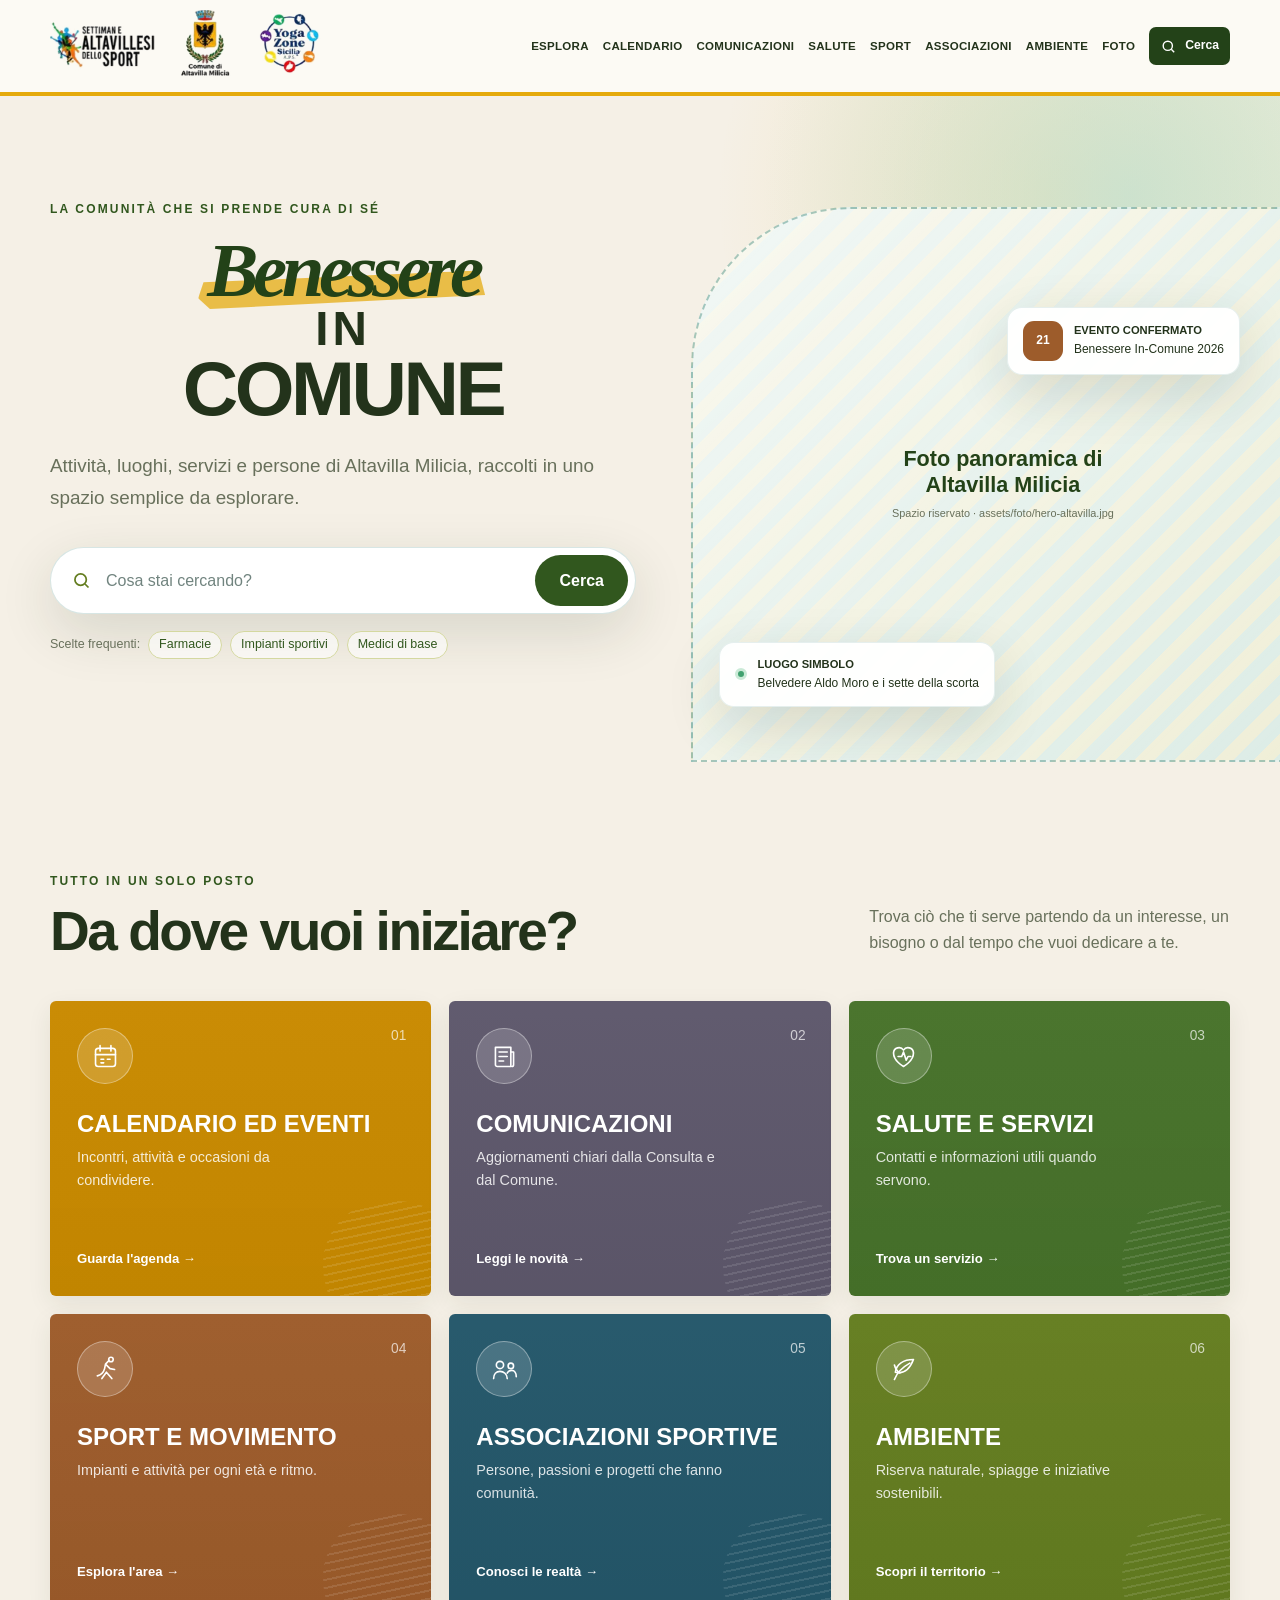
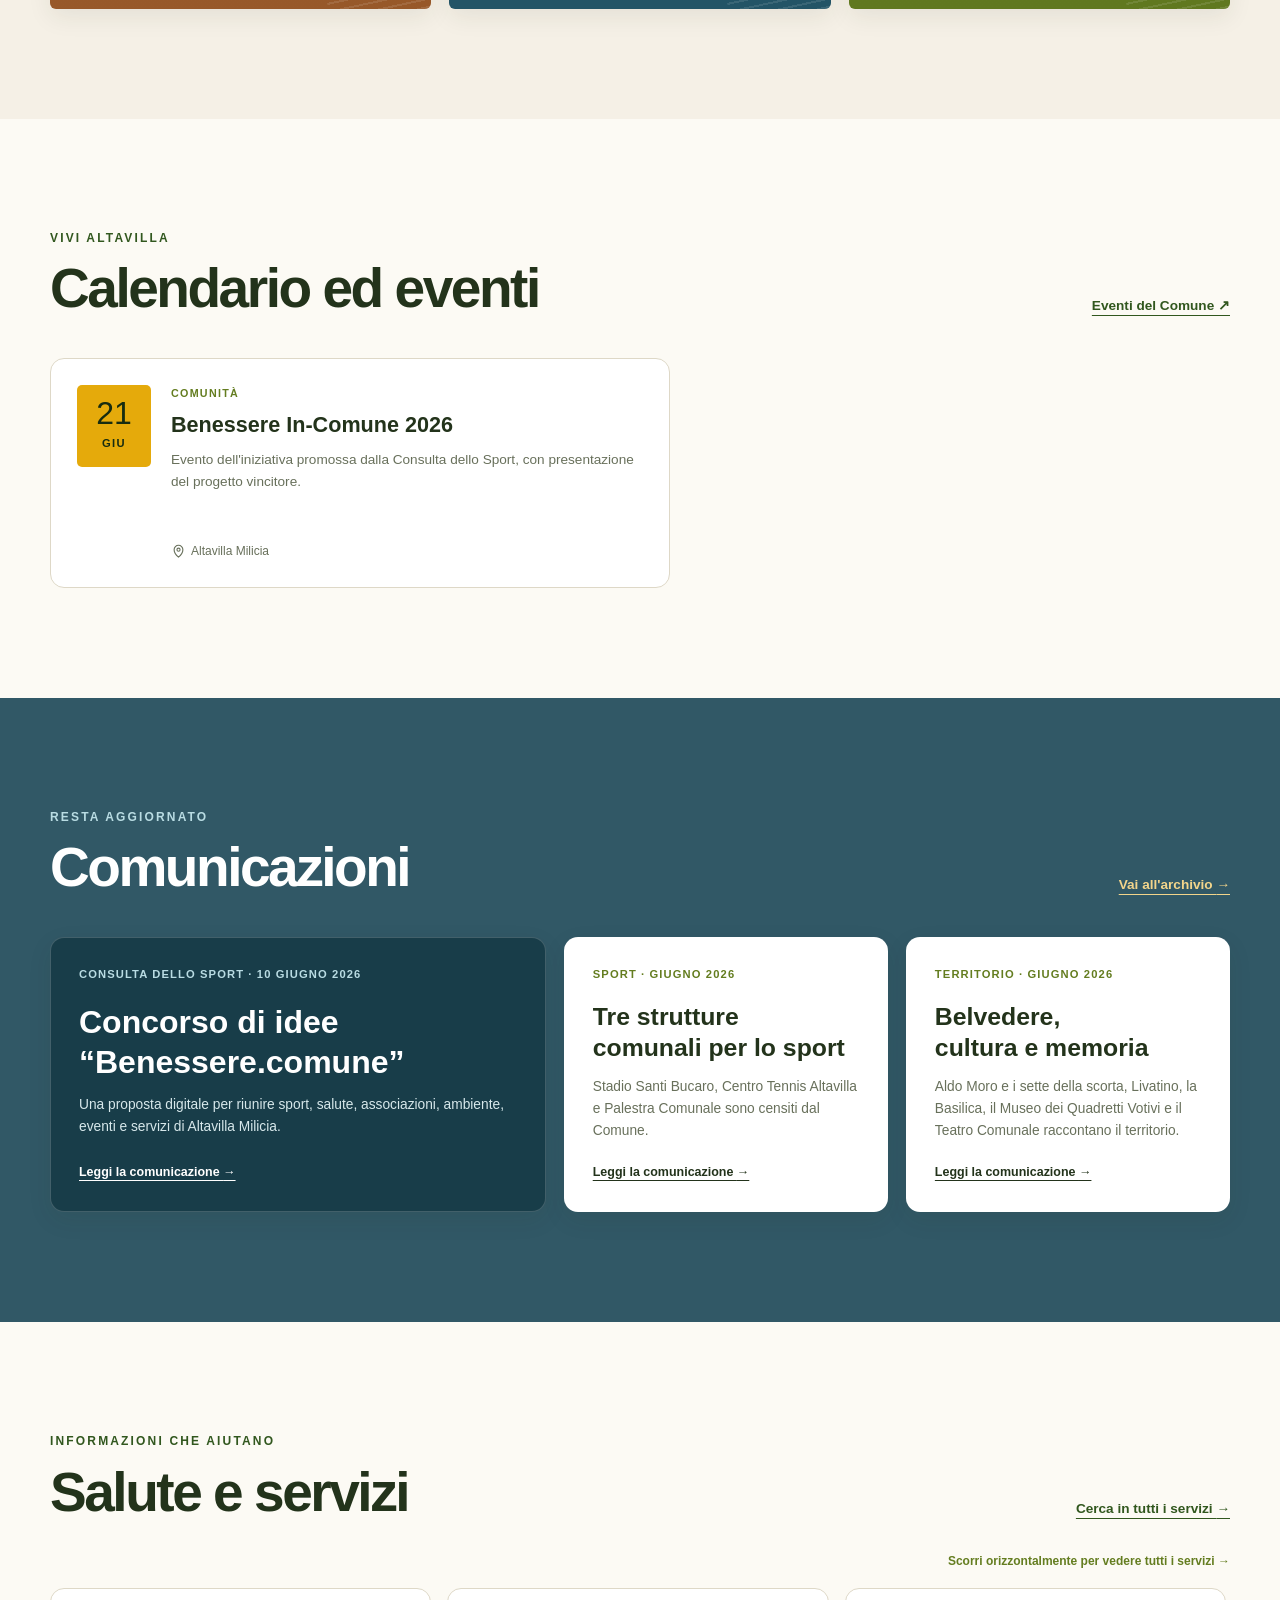
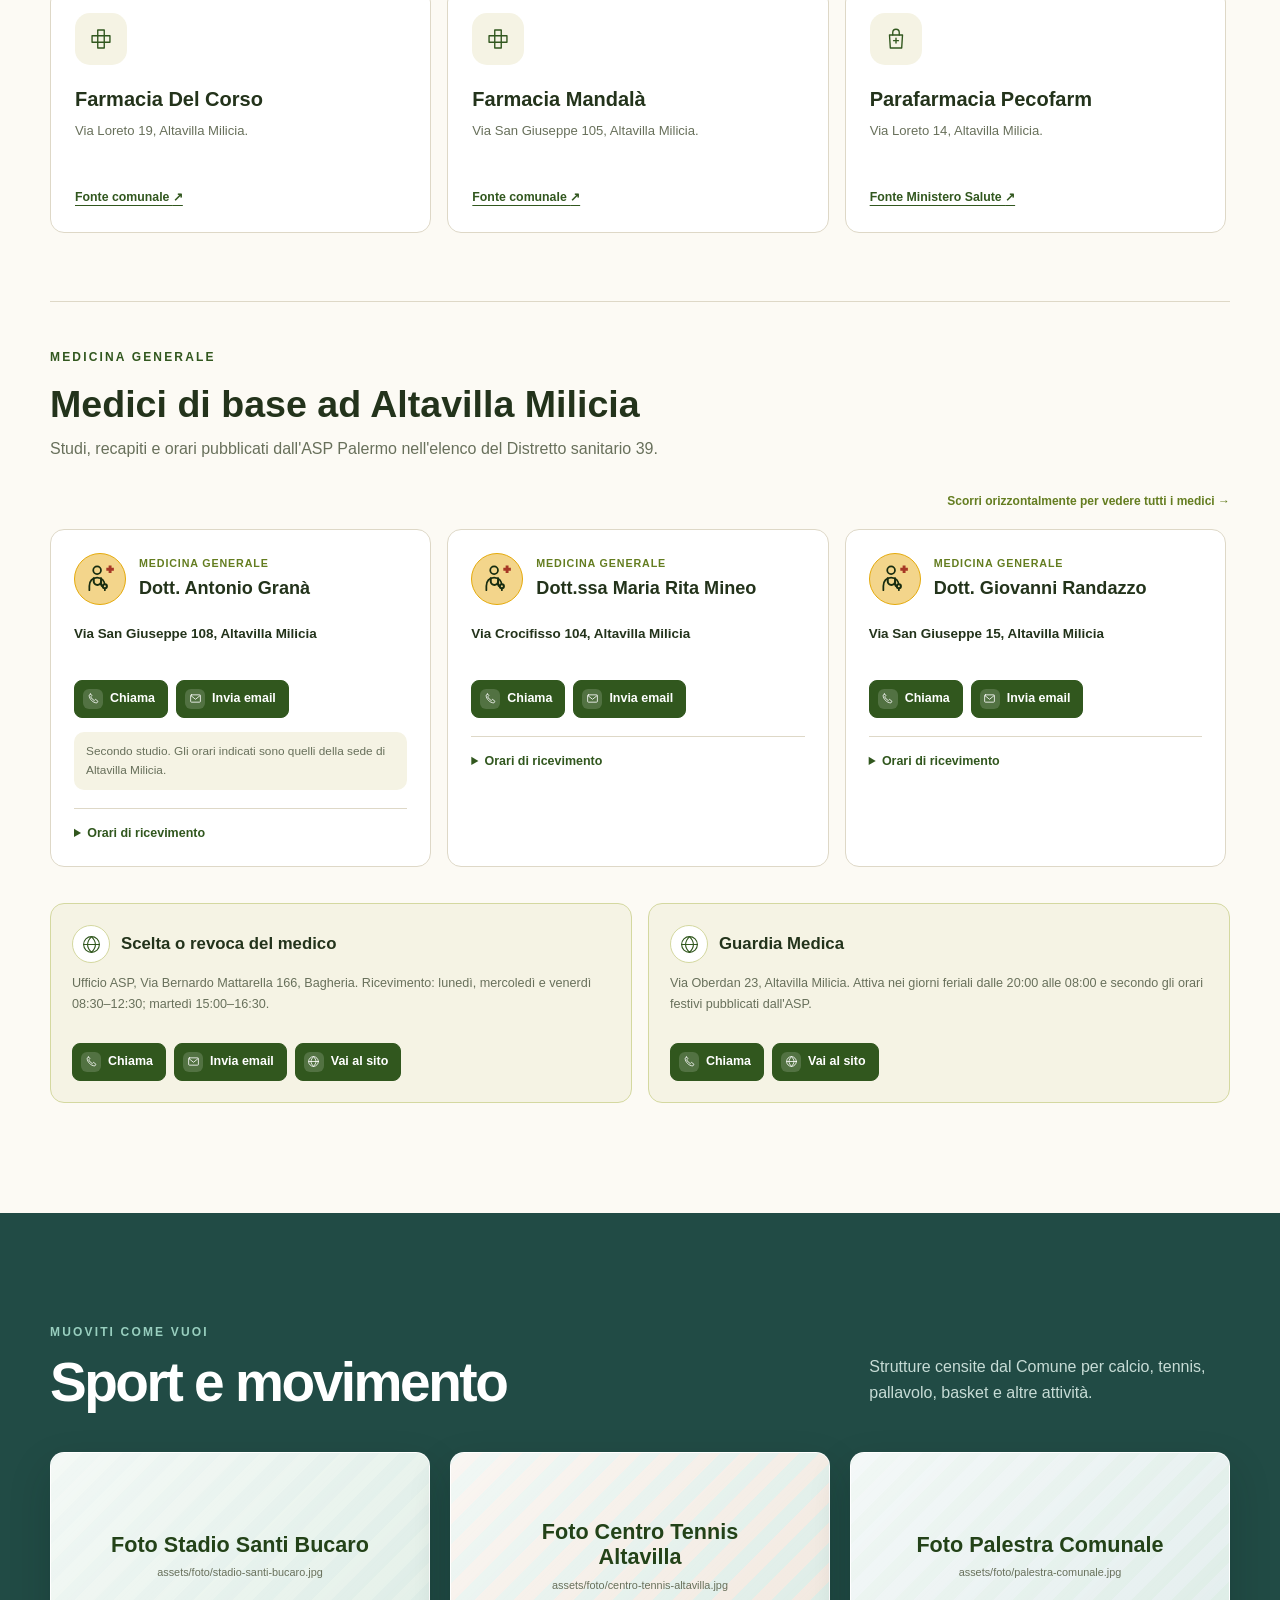
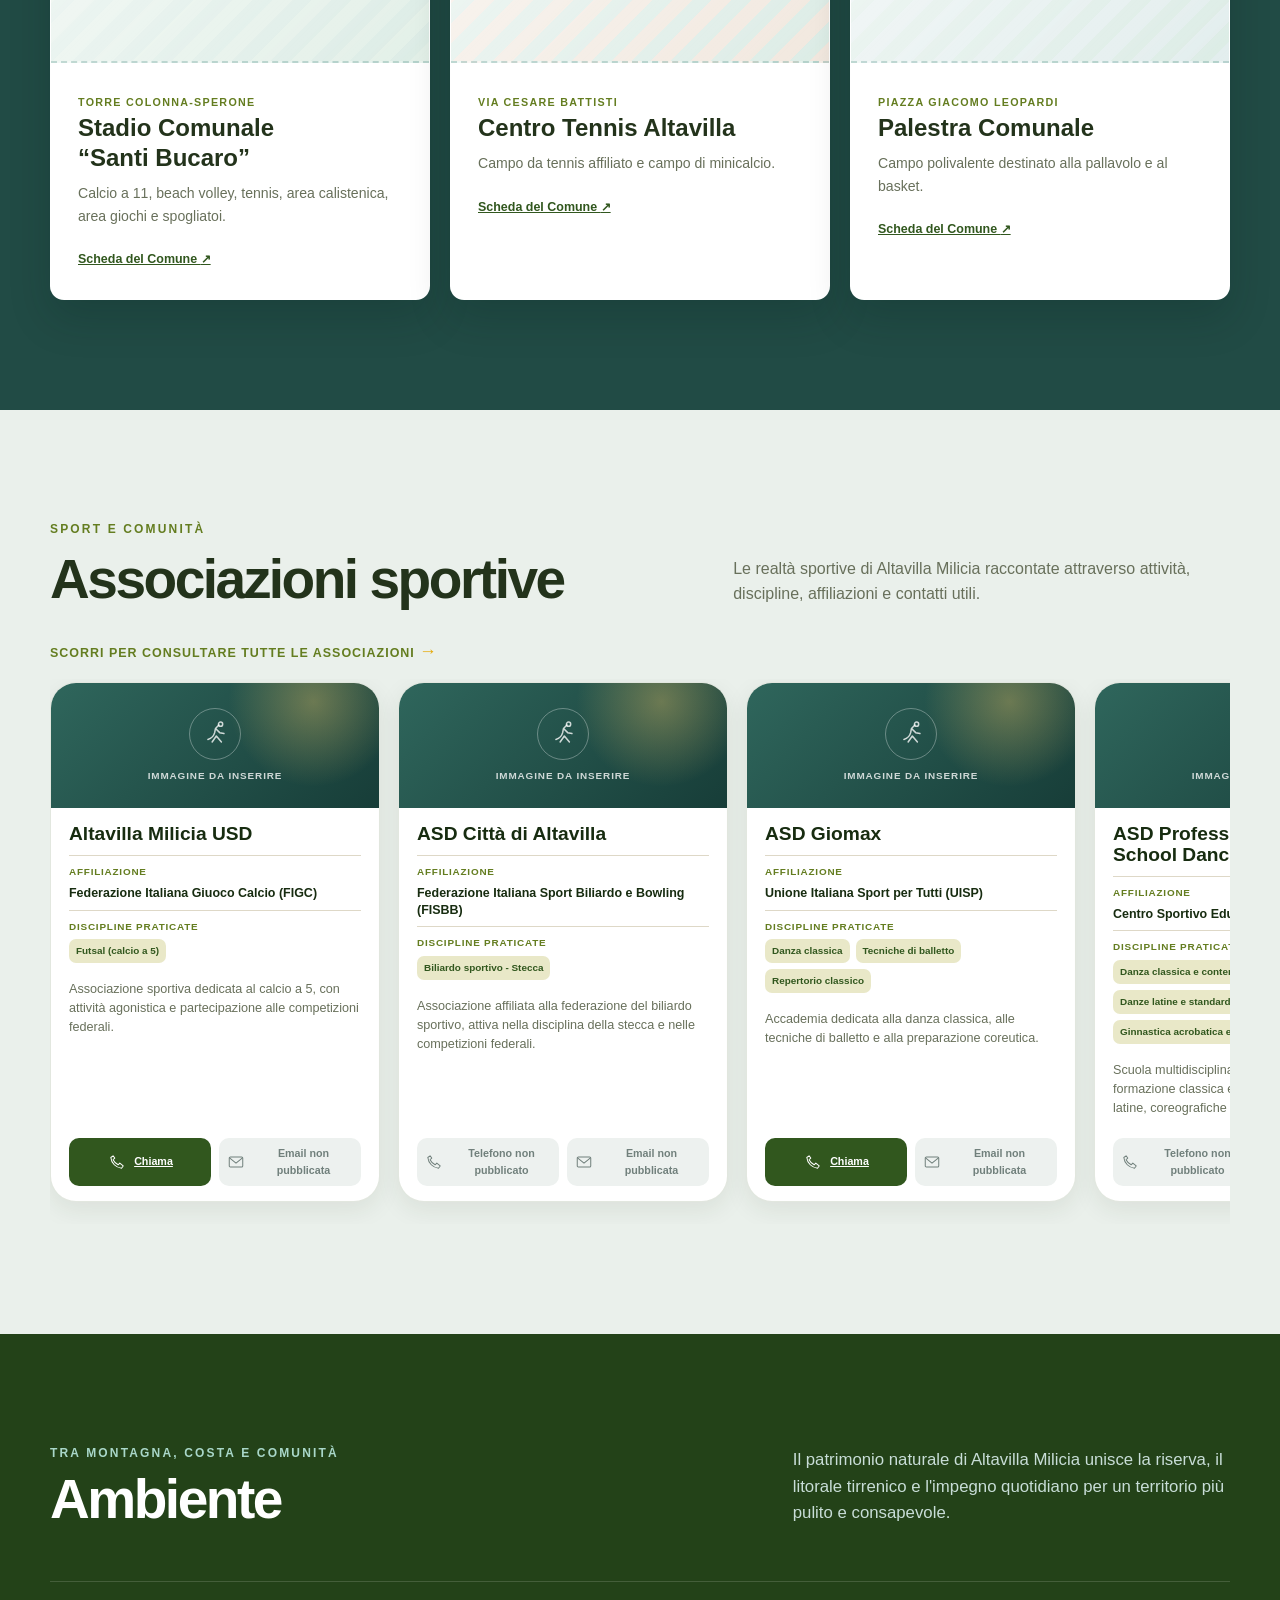
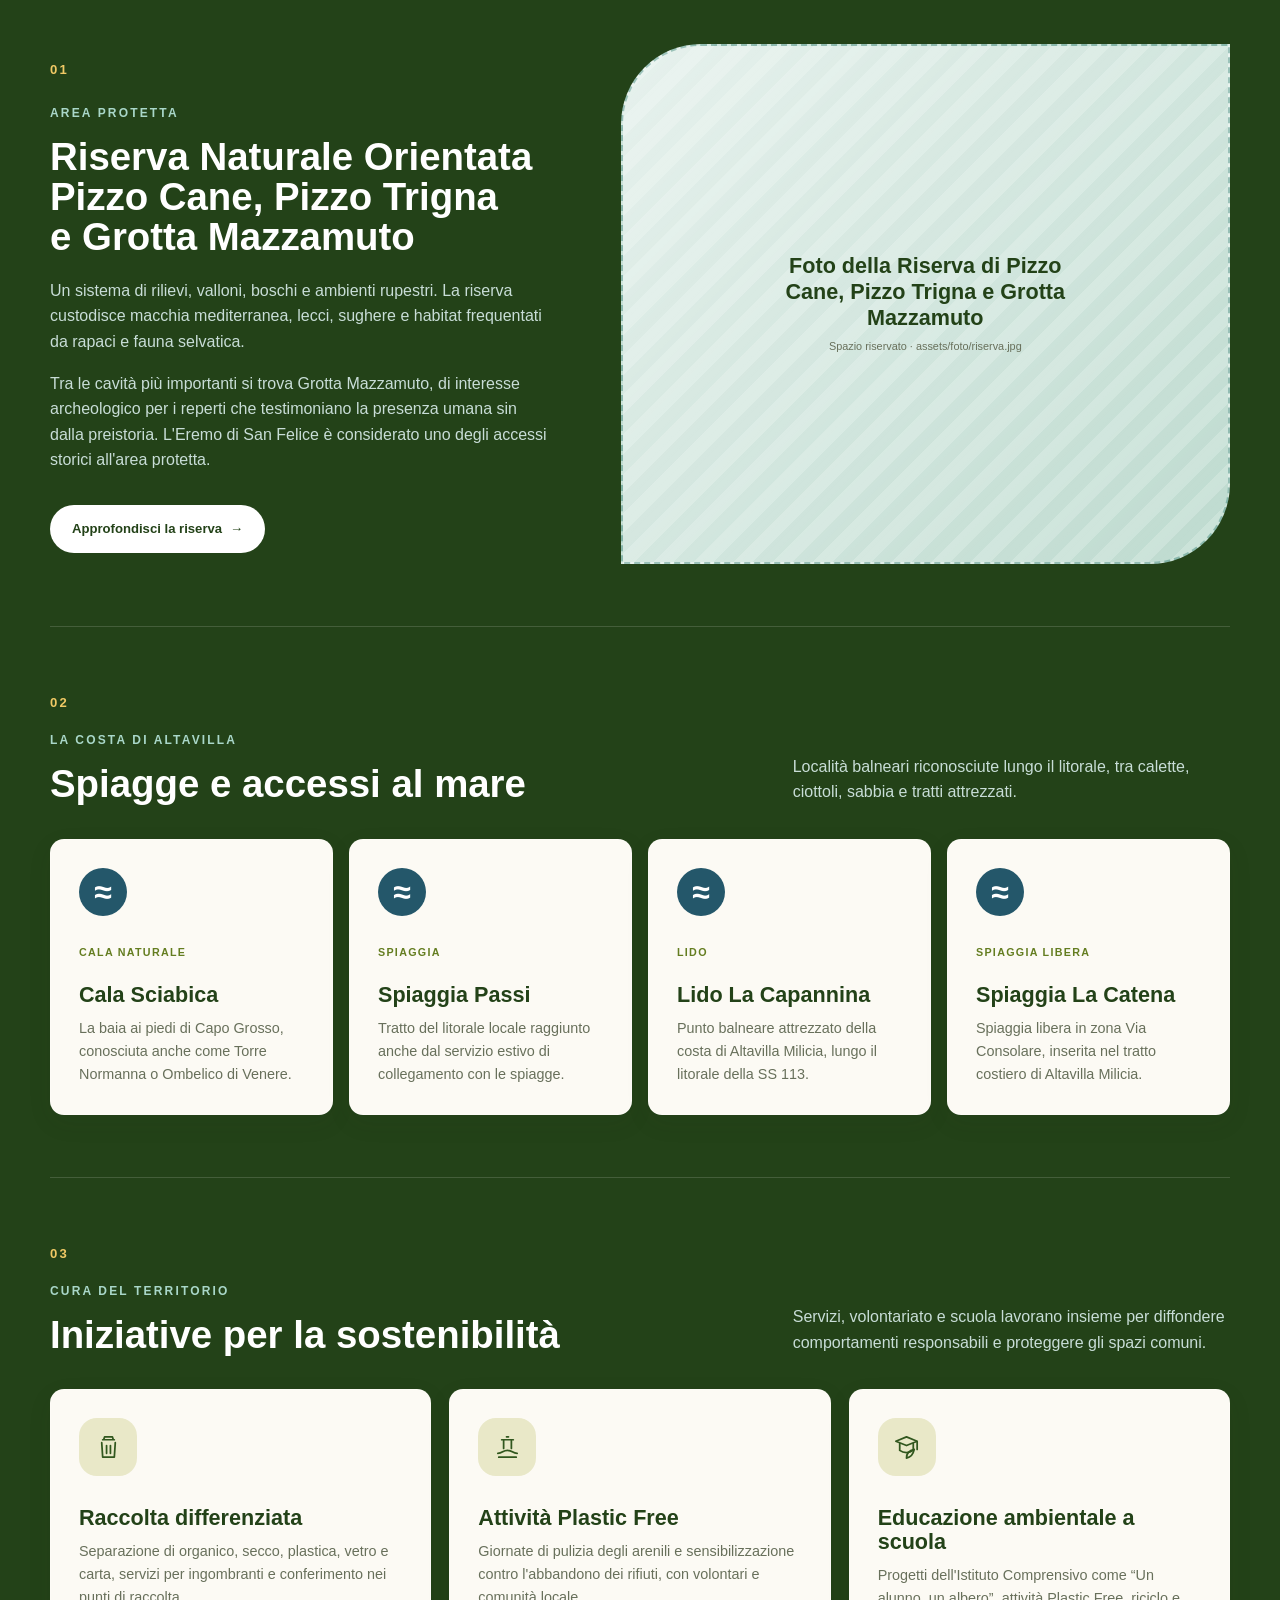
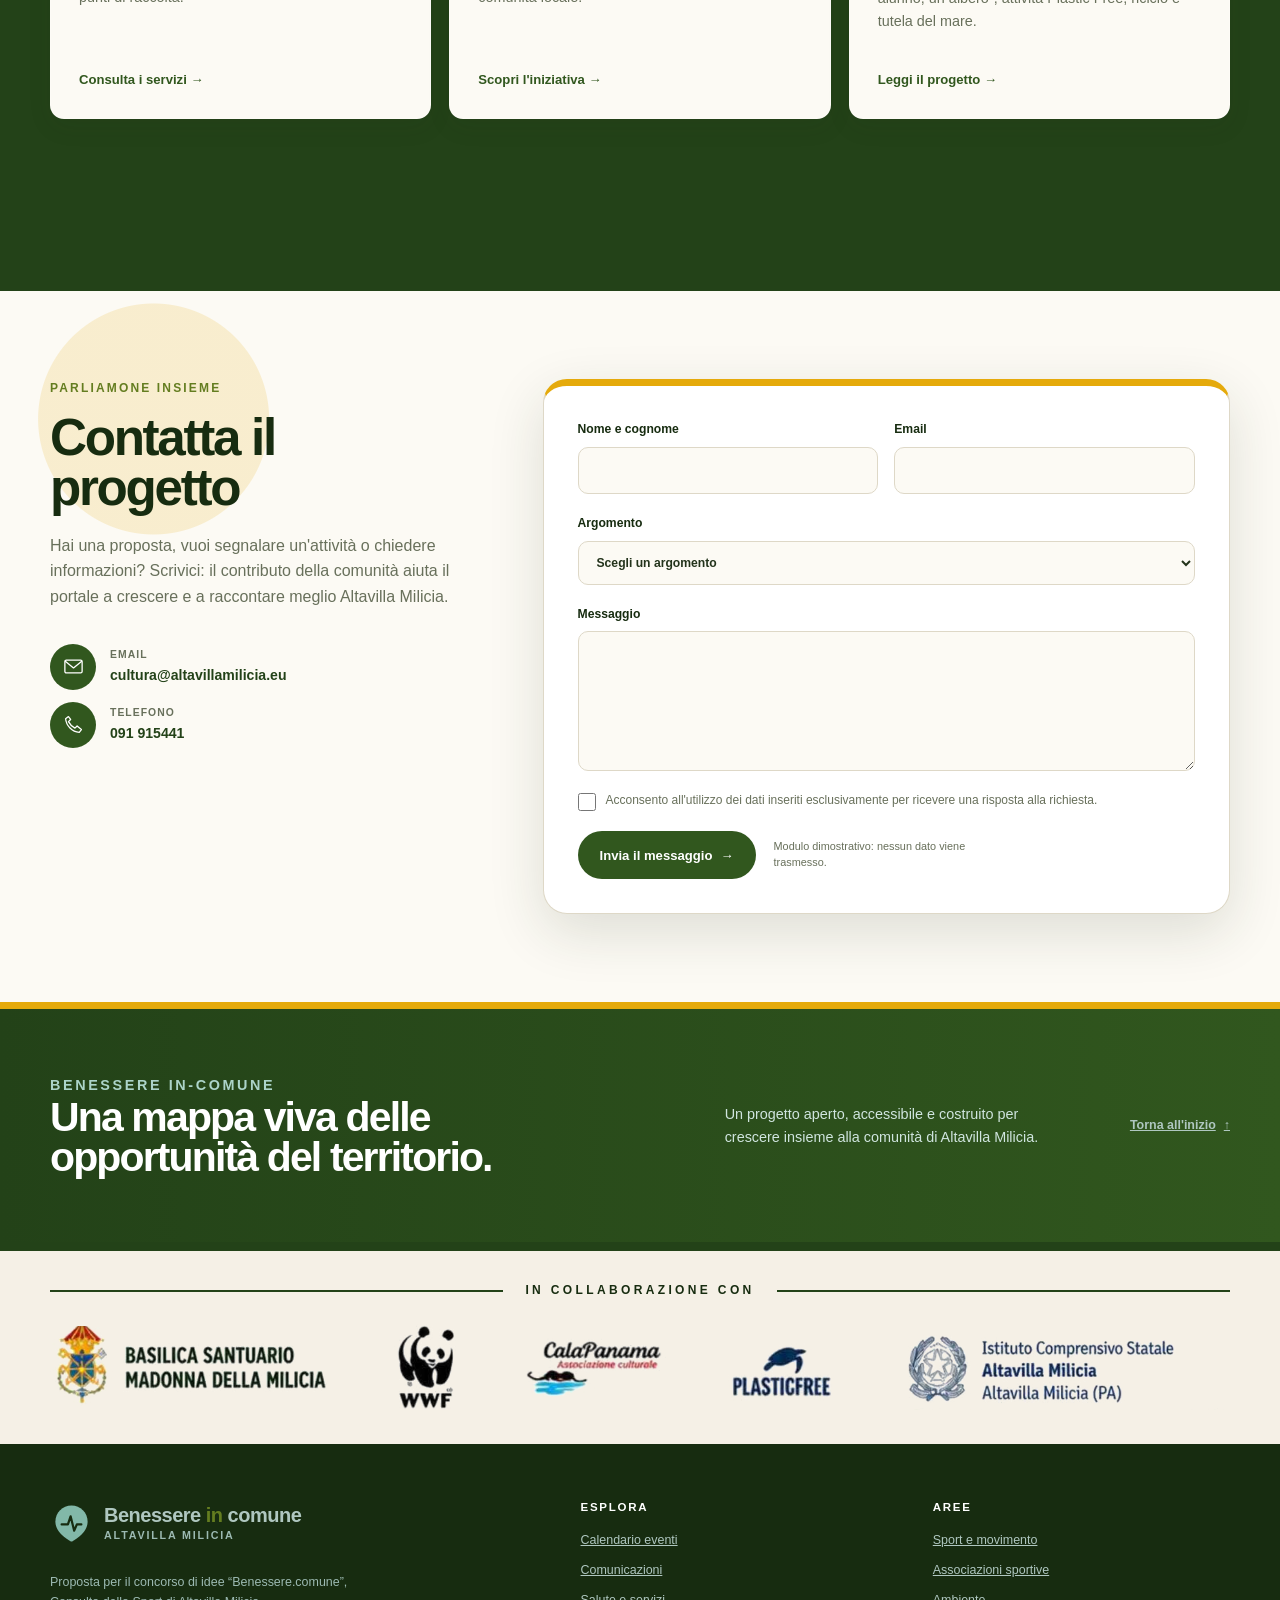
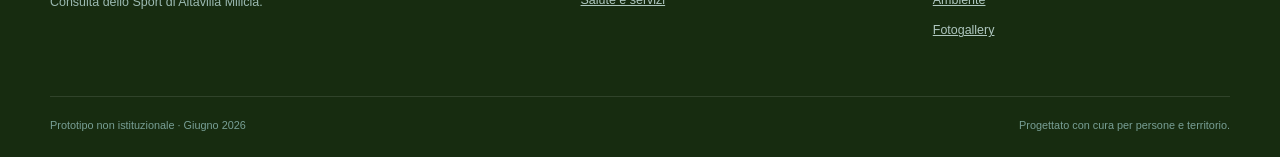
==== commit 9a0c7598: "Add new content files for site features and gallery - Created `chiusura.js` for closing section cont" ====
--- a/sito/index.html
+++ b/sito/index.html
@@ -9,9 +9,19 @@
     />
     <meta name="theme-color" content="#0b6656" />
     <title>Altavilla Milicia Benessere</title>
-    <link rel="stylesheet" href="css/styles.css" />
-    <script src="js/data.js" defer></script>
-    <script src="js/app.js" defer></script>
+    <link rel="stylesheet" href="css/styles.css?v=20260615-3" />
+    <script src="data/hero.js" defer></script>
+    <script src="data/aree.js" defer></script>
+    <script src="data/appuntamenti.js" defer></script>
+    <script src="data/ambiente.js" defer></script>
+    <script src="data/sport.js" defer></script>
+    <script src="data/salute-servizi.js" defer></script>
+    <script src="data/associazioni.js" defer></script>
+    <script src="data/news.js" defer></script>
+    <script src="data/chiusura.js" defer></script>
+    <script src="data/contatti.js" defer></script>
+    <script src="data/partner.js" defer></script>
+    <script src="js/app.js?v=20260615-3" defer></script>
   </head>
   <body>
     <a class="skip-link" href="#contenuto">Vai al contenuto principale</a>
@@ -59,10 +69,13 @@
           aria-label="Navigazione principale"
         >
           <a href="#esplora" data-scroll-to="esplora">Esplora</a>
-          <a href="#eventi" data-scroll-to="eventi">Eventi</a>
-          <a href="#servizi" data-scroll-to="servizi">Salute e servizi</a>
-          <a href="#territorio" data-scroll-to="territorio">Natura</a>
-          <a href="#news" data-scroll-to="news">News</a>
+          <a href="#eventi" data-scroll-to="eventi" aria-label="Calendario ed eventi">Calendario</a>
+          <a href="#news" data-scroll-to="news">Comunicazioni</a>
+          <a href="#servizi" data-scroll-to="servizi" aria-label="Salute e servizi">Salute</a>
+          <a href="#movimento" data-scroll-to="movimento" aria-label="Sport e movimento">Sport</a>
+          <a href="#associazioni" data-scroll-to="associazioni" aria-label="Associazioni sportive">Associazioni</a>
+          <a href="#territorio" data-scroll-to="territorio">Ambiente</a>
+          <a href="foto.html">Foto</a>
           <button
             class="header-search"
             type="button"
@@ -79,73 +92,10 @@
       </div>
     </header>
 
-    <main id="contenuto">
+    <main id="contenuto" aria-busy="true">
       <section class="hero" aria-labelledby="hero-title">
         <div class="hero__wash" aria-hidden="true"></div>
-        <div class="shell hero__grid">
-          <div class="hero__content">
-            <p class="eyebrow">La comunità che si prende cura di sé</p>
-            <h1 id="hero-title">
-              <span class="hero-title__line brush-word">Benessere</span>
-              <span class="hero-title__line hero-title__in">in</span>
-              <span class="hero-title__line">Comune</span>
-            </h1>
-            <p class="hero__lead">
-              Attività, luoghi, servizi e persone di Altavilla Milicia, raccolti
-              in uno spazio semplice da esplorare.
-            </p>
-
-            <form class="hero-search" id="hero-search" role="search">
-              <label class="sr-only" for="hero-search-input"
-                >Cerca attività, servizi o eventi</label
-              >
-              <svg viewBox="0 0 24 24" aria-hidden="true">
-                <circle cx="11" cy="11" r="6.5"></circle>
-                <path d="m16 16 4 4"></path>
-              </svg>
-              <input
-                id="hero-search-input"
-                type="search"
-                placeholder="Cosa stai cercando?"
-                autocomplete="off"
-              />
-              <button type="submit">Cerca</button>
-            </form>
-
-            <div class="quick-links" aria-label="Ricerche rapide">
-              <span>Scelte frequenti:</span>
-              <button type="button" data-search-term="farmacia">
-                Farmacie
-              </button>
-              <button type="button" data-search-term="stadio">
-                Impianti sportivi
-              </button>
-              <button type="button" data-search-term="medico">
-                Medici di base
-              </button>
-            </div>
-          </div>
-
-          <div class="hero__visual">
-            <figure class="photo-placeholder photo-placeholder--hero">
-              <span class="photo-placeholder__label"
-                >Foto panoramica di Altavilla Milicia</span
-              >
-              <small>Spazio riservato · assets/foto/hero-altavilla.jpg</small>
-            </figure>
-            <div class="hero-badge hero-badge--events">
-              <span class="hero-badge__icon" aria-hidden="true">21</span>
-              <span
-                ><strong>Evento confermato</strong>Benessere In-Comune
-                2026</span
-              >
-            </div>
-            <div class="hero-badge hero-badge--place">
-              <span class="status-dot" aria-hidden="true"></span>
-              <span><strong>Luogo simbolo</strong>Belvedere Aldo Moro e i sette della scorta</span>
-            </div>
-          </div>
-        </div>
+        <div class="shell hero__grid" id="hero-content"></div>
       </section>
 
       <section
@@ -153,179 +103,39 @@
         id="esplora"
         aria-labelledby="esplora-title"
       >
-        <div class="shell">
-          <div class="section-heading section-heading--split">
-            <div>
-              <p class="eyebrow">Tutto in un solo posto</p>
-              <h2 id="esplora-title">Da dove vuoi iniziare?</h2>
-            </div>
-            <p>
-              Trova ciò che ti serve partendo da un interesse, un bisogno o dal
-              tempo che vuoi dedicare a te.
-            </p>
-          </div>
-
-          <div class="area-grid">
-            <a
-              class="area-card area-card--coral"
-              href="#movimento"
-              data-scroll-to="movimento"
-            >
-              <span class="area-card__number">01</span>
-              <span class="area-card__icon" aria-hidden="true">
-                <svg viewBox="0 0 32 32">
-                  <path
-                    d="M7 23c4-1 7-4 8-8l1-5m0 0 5 5 5 1M16 10l4-4m-8 20 5-7 6 7"
-                  />
-                  <circle cx="22" cy="5" r="2.5" />
-                </svg>
-              </span>
-              <span class="area-card__title">Sport e movimento</span>
-              <span class="area-card__text"
-                >Impianti e attività per ogni età e ritmo.</span
-              >
-              <span class="area-card__link"
-                >Esplora l'area <span aria-hidden="true">→</span></span
-              >
-            </a>
-
-            <a
-              class="area-card area-card--blue"
-              href="#associazioni"
-              data-scroll-to="associazioni"
-            >
-              <span class="area-card__number">02</span>
-              <span class="area-card__icon" aria-hidden="true">
-                <svg viewBox="0 0 32 32">
-                  <circle cx="11" cy="11" r="4" />
-                  <circle cx="23" cy="12" r="3" />
-                  <path
-                    d="M4 26c0-5 3-8 7-8s8 3 8 8m0-6c1-2 3-3 5-3 3 0 5 3 5 7"
-                  />
-                </svg>
-              </span>
-              <span class="area-card__title">Associazioni</span>
-              <span class="area-card__text"
-                >Persone, passioni e progetti che fanno comunità.</span
-              >
-              <span class="area-card__link"
-                >Conosci le realtà <span aria-hidden="true">→</span></span
-              >
-            </a>
-
-            <a
-              class="area-card area-card--yellow"
-              href="#eventi"
-              data-scroll-to="eventi"
-            >
-              <span class="area-card__number">03</span>
-              <span class="area-card__icon" aria-hidden="true">
-                <svg viewBox="0 0 32 32">
-                  <rect x="5" y="7" width="22" height="20" rx="3" />
-                  <path d="M10 4v6m12-6v6M5 14h22m-16 5h3m4 0h3m-10 4h3" />
-                </svg>
-              </span>
-              <span class="area-card__title">Calendario eventi</span>
-              <span class="area-card__text"
-                >Incontri, attività e occasioni da condividere.</span
-              >
-              <span class="area-card__link"
-                >Guarda l'agenda <span aria-hidden="true">→</span></span
-              >
-            </a>
-
-            <a
-              class="area-card area-card--mint"
-              href="#servizi"
-              data-scroll-to="servizi"
-            >
-              <span class="area-card__number">04</span>
-              <span class="area-card__icon" aria-hidden="true">
-                <svg viewBox="0 0 32 32">
-                  <path
-                    d="M16 27S5 21 5 12a6 6 0 0 1 11-3 6 6 0 0 1 11 3c0 9-11 15-11 15Z"
-                  />
-                  <path d="M10 16h4l2-5 3 9 2-4h3" />
-                </svg>
-              </span>
-              <span class="area-card__title">Salute e servizi</span>
-              <span class="area-card__text"
-                >Contatti e informazioni utili quando servono.</span
-              >
-              <span class="area-card__link"
-                >Trova un servizio <span aria-hidden="true">→</span></span
-              >
-            </a>
-
-            <a
-              class="area-card area-card--green"
-              href="#territorio"
-              data-scroll-to="territorio"
-            >
-              <span class="area-card__number">05</span>
-              <span class="area-card__icon" aria-hidden="true">
-                <svg viewBox="0 0 32 32">
-                  <path d="M27 5C16 5 8 10 7 19c8 2 15-1 20-14Z" />
-                  <path d="M6 27c3-8 8-13 17-18M12 20c-3-2-5-5-6-9" />
-                </svg>
-              </span>
-              <span class="area-card__title">Ambiente e natura</span>
-              <span class="area-card__text"
-                >Riserva naturale, spiagge e iniziative sostenibili.</span
-              >
-              <span class="area-card__link"
-                >Scopri il territorio <span aria-hidden="true">→</span></span
-              >
-            </a>
-
-            <a
-              class="area-card area-card--lavender"
-              href="#news"
-              data-scroll-to="news"
-            >
-              <span class="area-card__number">06</span>
-              <span class="area-card__icon" aria-hidden="true">
-                <svg viewBox="0 0 32 32">
-                  <path d="M6 6h17v21H8a2 2 0 0 1-2-2V6Z" />
-                  <path d="M23 11h3v14a2 2 0 0 1-2 2M10 11h9m-9 5h9m-9 5h5" />
-                </svg>
-              </span>
-              <span class="area-card__title">News e comunicazioni</span>
-              <span class="area-card__text"
-                >Aggiornamenti chiari dalla Consulta e dal Comune.</span
-              >
-              <span class="area-card__link"
-                >Leggi le novità <span aria-hidden="true">→</span></span
-              >
-            </a>
-          </div>
-        </div>
+        <div class="shell" id="areas-content"></div>
       </section>
 
       <section class="section" id="eventi" aria-labelledby="eventi-title">
-        <div class="shell">
-          <div
-            class="section-heading section-heading--split section-heading--actions"
-          >
-            <div>
-              <p class="eyebrow">Vivi Altavilla</p>
-              <h2 id="eventi-title">Calendario eventi</h2>
-            </div>
-            <a
-              class="text-link"
-              href="https://www.comune.altavillamilicia.pa.it/it/events"
-              target="_blank"
-              rel="noopener"
-              >Eventi del Comune <span aria-hidden="true">↗</span></a
-            >
-          </div>
-
-          <div
-            class="event-grid event-grid--single"
-            id="event-list"
-            aria-live="polite"
-          ></div>
-        </div>
+        <div class="shell" id="events-content"></div>
+      </section>
+
+      <section
+        class="section section--cream"
+        id="news"
+        aria-labelledby="news-title"
+      >
+        <div class="shell" id="news-content"></div>
+      </section>
+
+      <section class="section" id="servizi" aria-labelledby="servizi-title">
+        <div class="shell" id="services-content"></div>
+      </section>
+
+      <section
+        class="section section--cream"
+        id="movimento"
+        aria-labelledby="movimento-title"
+      >
+        <div class="shell" id="sport-content"></div>
+      </section>
+
+      <section
+        class="section community"
+        id="associazioni"
+        aria-labelledby="associazioni-title"
+      >
+        <div class="shell" id="associations-content"></div>
       </section>
 
       <section
@@ -333,534 +143,7 @@
         id="territorio"
         aria-labelledby="territorio-title"
       >
-        <div class="shell">
-          <header class="territory__header">
-            <p class="eyebrow">Tra montagna, costa e comunità</p>
-            <h2 id="territorio-title">Ambiente e natura</h2>
-            <p>
-              Il patrimonio naturale di Altavilla Milicia unisce la riserva,
-              il litorale tirrenico e l'impegno quotidiano per un territorio
-              più pulito e consapevole.
-            </p>
-          </header>
-
-          <section
-            class="nature-block nature-block--reserve"
-            aria-labelledby="riserva-title"
-          >
-            <div class="nature-block__content">
-              <span class="nature-block__number">01</span>
-              <p class="eyebrow">Area protetta</p>
-              <h3 id="riserva-title">
-                Riserva Naturale Orientata Pizzo Cane, Pizzo Trigna e Grotta
-                Mazzamuto
-              </h3>
-              <p>
-                Un sistema di rilievi, valloni, boschi e ambienti rupestri. La
-                riserva custodisce macchia mediterranea, lecci, sughere e
-                habitat frequentati da rapaci e fauna selvatica.
-              </p>
-              <p>
-                Tra le cavità più importanti si trova Grotta Mazzamuto, di
-                interesse archeologico per i reperti che testimoniano la
-                presenza umana sin dalla preistoria. L'Eremo di San Felice è
-                considerato uno degli accessi storici all'area protetta.
-              </p>
-              <button
-                class="button button--light"
-                type="button"
-                data-environment-detail="reserve"
-                aria-haspopup="dialog"
-              >
-                Approfondisci la riserva <span aria-hidden="true">→</span>
-              </button>
-            </div>
-            <figure class="photo-placeholder photo-placeholder--reserve">
-              <span class="photo-placeholder__label"
-                >Foto della Riserva di Pizzo Cane, Pizzo Trigna e Grotta
-                Mazzamuto</span
-              >
-              <small>Spazio riservato · assets/foto/riserva.jpg</small>
-            </figure>
-          </section>
-
-          <section
-            class="nature-block nature-block--coast"
-            aria-labelledby="spiagge-title"
-          >
-            <div class="nature-block__heading">
-              <div>
-                <span class="nature-block__number">02</span>
-                <p class="eyebrow">La costa di Altavilla</p>
-                <h3 id="spiagge-title">Spiagge e accessi al mare</h3>
-              </div>
-              <p>
-                Quattro località balneari riconosciute lungo il litorale, tra
-                calette, ciottoli, sabbia e tratti attrezzati.
-              </p>
-            </div>
-
-            <div class="beach-grid">
-              <article class="beach-card">
-                <span class="beach-card__icon" aria-hidden="true">≈</span>
-                <p class="tag">Cala naturale</p>
-                <h4>Cala Sciabica</h4>
-                <p>
-                  La baia ai piedi di Capo Grosso, conosciuta anche come Torre
-                  Normanna o Ombelico di Venere.
-                </p>
-              </article>
-              <article class="beach-card">
-                <span class="beach-card__icon" aria-hidden="true">≈</span>
-                <p class="tag">Spiaggia</p>
-                <h4>Spiaggia Passi</h4>
-                <p>
-                  Tratto del litorale locale raggiunto anche dal servizio
-                  estivo di collegamento con le spiagge.
-                </p>
-              </article>
-              <article class="beach-card">
-                <span class="beach-card__icon" aria-hidden="true">≈</span>
-                <p class="tag">Lido</p>
-                <h4>Lido La Capannina</h4>
-                <p>
-                  Punto balneare attrezzato della costa di Altavilla Milicia,
-                  lungo il litorale della SS 113.
-                </p>
-              </article>
-              <article class="beach-card">
-                <span class="beach-card__icon" aria-hidden="true">≈</span>
-                <p class="tag">Spiaggia libera</p>
-                <h4>Spiaggia La Catena</h4>
-                <p>
-                  Spiaggia libera in zona Via Consolare, inserita nel tratto
-                  costiero di Altavilla Milicia.
-                </p>
-              </article>
-            </div>
-          </section>
-
-          <section
-            class="nature-block nature-block--sustainability"
-            aria-labelledby="sostenibilita-title"
-          >
-            <div class="nature-block__heading">
-              <div>
-                <span class="nature-block__number">03</span>
-                <p class="eyebrow">Cura del territorio</p>
-                <h3 id="sostenibilita-title">Iniziative per la sostenibilità</h3>
-              </div>
-              <p>
-                Servizi, volontariato e scuola lavorano insieme per diffondere
-                comportamenti responsabili e proteggere gli spazi comuni.
-              </p>
-            </div>
-
-            <div class="sustainability-grid">
-              <article class="sustainability-card">
-                <span class="sustainability-card__icon" aria-hidden="true">
-                  <svg viewBox="0 0 32 32">
-                    <path d="M10 8h12m-10-3h8l1 3H11l1-3Z" />
-                    <path d="m9 11 1 15h12l1-15M14 14v8m4-8v8" />
-                  </svg>
-                </span>
-                <h4>Raccolta differenziata</h4>
-                <p>
-                  Separazione di organico, secco, plastica, vetro e carta,
-                  servizi per ingombranti e conferimento nei punti di raccolta.
-                </p>
-                <button
-                  type="button"
-                  data-environment-detail="recycling"
-                  aria-haspopup="dialog"
-                >
-                  Consulta i servizi <span aria-hidden="true">→</span>
-                </button>
-              </article>
-              <article class="sustainability-card">
-                <span class="sustainability-card__icon" aria-hidden="true">
-                  <svg viewBox="0 0 32 32">
-                    <path d="M6 22c5 0 5-3 10-3s5 3 10 3M7 26h18" />
-                    <path d="M12 17V8h8v9M10 8h12M15 5h2" />
-                  </svg>
-                </span>
-                <h4>Attività Plastic Free</h4>
-                <p>
-                  Giornate di pulizia degli arenili e sensibilizzazione contro
-                  l'abbandono dei rifiuti, con volontari e comunità locale.
-                </p>
-                <button
-                  type="button"
-                  data-environment-detail="plastic-free"
-                  aria-haspopup="dialog"
-                >
-                  Scopri l'iniziativa <span aria-hidden="true">→</span>
-                </button>
-              </article>
-              <article class="sustainability-card">
-                <span class="sustainability-card__icon" aria-hidden="true">
-                  <svg viewBox="0 0 32 32">
-                    <path d="M5 9.5 16 5l11 4.5L16 14 5 9.5Z" />
-                    <path d="M9 12v7c4 3 10 3 14 0v-7M27 10v8" />
-                    <path d="M16 27c0-5 3-8 8-9-1 5-3 8-8 9Z" />
-                  </svg>
-                </span>
-                <h4>Educazione ambientale a scuola</h4>
-                <p>
-                  Progetti dell'Istituto Comprensivo come “Un alunno, un
-                  albero”, attività Plastic Free, riciclo e tutela del mare.
-                </p>
-                <button
-                  type="button"
-                  data-environment-detail="school"
-                  aria-haspopup="dialog"
-                >
-                  Leggi il progetto <span aria-hidden="true">→</span>
-                </button>
-              </article>
-            </div>
-          </section>
-        </div>
-      </section>
-
-      <section
-        class="section section--cream"
-        id="movimento"
-        aria-labelledby="movimento-title"
-      >
-        <div class="shell">
-          <div class="section-heading section-heading--split">
-            <div>
-              <p class="eyebrow">Muoviti come vuoi</p>
-              <h2 id="movimento-title">Sport e movimento</h2>
-            </div>
-            <p>
-              Strutture censite dal Comune per calcio, tennis, pallavolo,
-              basket e altre attività.
-            </p>
-          </div>
-          <div class="activity-grid">
-            <article class="activity-card activity-card--walk">
-              <div class="activity-card__art photo-placeholder">
-                <span class="photo-placeholder__label"
-                  >Foto Stadio Santi Bucaro</span
-                >
-                <small>assets/foto/stadio-santi-bucaro.jpg</small>
-              </div>
-              <div class="activity-card__body">
-                <span class="tag">Torre Colonna-Sperone</span>
-                <h3>Stadio Comunale “Santi Bucaro”</h3>
-                <p>
-                  Calcio a 11, beach volley, tennis, area calistenica, area
-                  giochi e spogliatoi.
-                </p>
-                <a
-                  href="https://www.comune.altavillamilicia.pa.it/it/luoghi/412967"
-                  target="_blank"
-                  rel="noopener"
-                  >Scheda del Comune <span aria-hidden="true">↗</span></a
-                >
-              </div>
-            </article>
-
-            <article class="activity-card activity-card--gentle">
-              <div class="activity-card__art photo-placeholder">
-                <span class="photo-placeholder__label"
-                  >Foto Centro Tennis Altavilla</span
-                >
-                <small>assets/foto/centro-tennis-altavilla.jpg</small>
-              </div>
-              <div class="activity-card__body">
-                <span class="tag">Via Cesare Battisti</span>
-                <h3>Centro Tennis Altavilla</h3>
-                <p>Campo da tennis affiliato e campo di minicalcio.</p>
-                <a
-                  href="https://www.comune.altavillamilicia.pa.it/it/luoghi/412972"
-                  target="_blank"
-                  rel="noopener"
-                  >Scheda del Comune <span aria-hidden="true">↗</span></a
-                >
-              </div>
-            </article>
-
-            <article class="activity-card activity-card--play">
-              <div class="activity-card__art photo-placeholder">
-                <span class="photo-placeholder__label"
-                  >Foto Palestra Comunale</span
-                >
-                <small>assets/foto/palestra-comunale.jpg</small>
-              </div>
-              <div class="activity-card__body">
-                <span class="tag">Piazza Giacomo Leopardi</span>
-                <h3>Palestra Comunale</h3>
-                <p>Campo polivalente destinato alla pallavolo e al basket.</p>
-                <a
-                  href="https://www.comune.altavillamilicia.pa.it/it/luoghi/412972"
-                  target="_blank"
-                  rel="noopener"
-                  >Scheda del Comune <span aria-hidden="true">↗</span></a
-                >
-              </div>
-            </article>
-          </div>
-        </div>
-      </section>
-
-      <section class="section" id="servizi" aria-labelledby="servizi-title">
-        <div class="shell">
-          <div
-            class="section-heading section-heading--split section-heading--actions"
-          >
-            <div>
-              <p class="eyebrow">Informazioni che aiutano</p>
-              <h2 id="servizi-title">Salute e servizi</h2>
-            </div>
-            <button
-              class="text-link text-link--button"
-              type="button"
-              data-open-search
-            >
-              Cerca in tutti i servizi <span aria-hidden="true">→</span>
-            </button>
-          </div>
-
-          <p class="service-scroll-hint">
-            Scorri orizzontalmente per vedere tutti i servizi
-            <span aria-hidden="true">→</span>
-          </p>
-          <div
-            class="service-grid"
-            id="service-list"
-            tabindex="0"
-            role="region"
-            aria-label="Elenco scorrevole dei servizi sanitari e territoriali"
-          ></div>
-
-          <section
-            class="doctors-section"
-            id="medici-base"
-            aria-labelledby="medici-base-title"
-          >
-            <div class="doctors-section__heading">
-              <div>
-                <p class="eyebrow">Medicina generale</p>
-                <h3 id="medici-base-title">
-                  Medici di base ad Altavilla Milicia
-                </h3>
-                <p>
-                  Studi, recapiti e orari pubblicati dall'ASP Palermo
-                  nell'elenco del Distretto sanitario 39.
-                </p>
-              </div>
-            </div>
-
-            <p class="doctor-scroll-hint">
-              Scorri orizzontalmente per vedere tutti i medici
-              <span aria-hidden="true">→</span>
-            </p>
-            <div
-              class="doctor-grid"
-              id="doctor-list"
-              tabindex="0"
-              role="region"
-              aria-label="Elenco scorrevole dei medici di base"
-            ></div>
-
-            <div class="health-access-grid">
-              <article>
-                <div class="health-access-grid__heading">
-                  <span class="health-access-grid__icon" aria-hidden="true">
-                    <svg viewBox="0 0 32 32">
-                      <circle cx="16" cy="16" r="12" />
-                      <path d="M4 16h24M16 4c4 4 6 8 6 12s-2 8-6 12M16 4c-4 4-6 8-6 12s2 8 6 12" />
-                    </svg>
-                  </span>
-                  <h4>Scelta o revoca del medico</h4>
-                </div>
-                <p>
-                  Ufficio ASP, Via Bernardo Mattarella 166, Bagheria.
-                  Ricevimento: lunedì, mercoledì e venerdì 08:30–12:30; martedì
-                  15:00–16:30.
-                </p>
-                <div class="health-access-grid__links">
-                  <a
-                    href="tel:0917036519"
-                    aria-label="Chiama l'Ufficio scelta o revoca del medico"
-                  >
-                    <span class="doctor-contact__icon" aria-hidden="true"><svg viewBox="0 0 32 32"><path d="M9 5 5 8c1 10 9 18 19 19l3-4-6-5-3 3c-4-2-7-5-9-9l3-3-3-4Z"/></svg></span>
-                    <span>Chiama</span>
-                  </a>
-                  <a
-                    href="mailto:anagrafe.d39@asppalermo.org"
-                    aria-label="Invia un'email all'Ufficio scelta o revoca del medico"
-                  >
-                    <span class="doctor-contact__icon" aria-hidden="true"><svg viewBox="0 0 32 32"><rect x="4" y="7" width="24" height="18" rx="2"/><path d="m5 9 11 9L27 9"/></svg></span>
-                    <span>Invia email</span>
-                  </a>
-                  <a
-                    href="https://www.asppalermo.org/modulistica-scelta-o-revoca-medico-di-base-e-pediatra/"
-                    target="_blank"
-                    rel="noopener"
-                    aria-label="Vai alla modulistica ASP per scelta o revoca del medico"
-                  >
-                    <span class="doctor-contact__icon" aria-hidden="true"><svg viewBox="0 0 32 32"><circle cx="16" cy="16" r="12"/><path d="M4 16h24M16 4c4 4 6 8 6 12s-2 8-6 12M16 4c-4 4-6 8-6 12s2 8 6 12"/></svg></span>
-                    <span>Vai al sito</span>
-                  </a>
-                </div>
-              </article>
-              <article>
-                <div class="health-access-grid__heading">
-                  <span class="health-access-grid__icon" aria-hidden="true">
-                    <svg viewBox="0 0 32 32">
-                      <circle cx="16" cy="16" r="12" />
-                      <path d="M4 16h24M16 4c4 4 6 8 6 12s-2 8-6 12M16 4c-4 4-6 8-6 12s2 8 6 12" />
-                    </svg>
-                  </span>
-                  <h4>Guardia Medica</h4>
-                </div>
-                <p>
-                  Via Oberdan 23, Altavilla Milicia. Attiva nei
-                  giorni feriali dalle 20:00 alle 08:00 e secondo gli orari
-                  festivi pubblicati dall'ASP.
-                </p>
-                <div class="health-access-grid__links">
-                  <a
-                    href="tel:0917036314"
-                    aria-label="Chiama la Guardia Medica di Altavilla Milicia"
-                  >
-                    <span class="doctor-contact__icon" aria-hidden="true"><svg viewBox="0 0 32 32"><path d="M9 5 5 8c1 10 9 18 19 19l3-4-6-5-3 3c-4-2-7-5-9-9l3-3-3-4Z"/></svg></span>
-                    <span>Chiama</span>
-                  </a>
-                  <a
-                    href="https://www.asppalermo.org/amministrazione/unita_organizzativa/distretto-sanitario-n-39-bagheria/"
-                    target="_blank"
-                    rel="noopener"
-                    aria-label="Vai al sito ASP del Distretto sanitario 39"
-                  >
-                    <span class="doctor-contact__icon" aria-hidden="true"><svg viewBox="0 0 32 32"><circle cx="16" cy="16" r="12"/><path d="M4 16h24M16 4c4 4 6 8 6 12s-2 8-6 12M16 4c-4 4-6 8-6 12s2 8 6 12"/></svg></span>
-                    <span>Vai al sito</span>
-                  </a>
-                </div>
-              </article>
-            </div>
-          </section>
-      </section>
-
-      <section
-        class="section community"
-        id="associazioni"
-        aria-labelledby="associazioni-title"
-      >
-        <div class="shell community__grid">
-          <div class="community__content">
-            <p class="eyebrow">La forza delle persone</p>
-            <h2 id="associazioni-title">Associazioni</h2>
-            <p>
-              Le associazioni sportive, culturali e sociali sono una rete di
-              competenze e relazioni. L'elenco ufficiale 2026 sarà pubblicato
-              dopo la verifica dei dati con la Consulta dello Sport.
-            </p>
-            <div class="community__actions">
-              <a
-                class="button button--primary"
-                href="mailto:cultura@altavillamilicia.eu?subject=Informazioni%20associazioni%20Altavilla%20Milicia"
-                >Contatta l'Ufficio Sport</a
-              >
-              <a class="button button--ghost" href="tel:091915441"
-                >Chiama 091 915441</a
-              >
-            </div>
-          </div>
-
-          <div class="community__mosaic">
-            <figure class="mosaic-card mosaic-card--one photo-placeholder">
-              <span class="photo-placeholder__label"
-                >Foto delle associazioni locali</span
-              >
-              <small>assets/foto/associazioni-altavilla.jpg</small>
-            </figure>
-            <figure class="mosaic-card mosaic-card--two photo-placeholder">
-              <span class="photo-placeholder__label"
-                >Foto di un'attività comunitaria</span
-              >
-              <small>assets/foto/attivita-comunita.jpg</small>
-            </figure>
-            <div class="mosaic-quote">
-              <svg viewBox="0 0 24 24" aria-hidden="true">
-                <path
-                  d="M7 11h4v8H4v-5c0-5 2-8 7-9v3c-2 .5-4 1.5-4 3Zm10 0h4v8h-7v-5c0-5 2-8 7-9v3c-2 .5-4 1.5-4 3Z"
-                />
-              </svg>
-              <span>Più vicini,<br />più attivi,<br />più comunità.</span>
-            </div>
-          </div>
-        </div>
-      </section>
-
-      <section
-        class="section section--cream"
-        id="news"
-        aria-labelledby="news-title"
-      >
-        <div class="shell">
-          <div
-            class="section-heading section-heading--split section-heading--actions"
-          >
-            <div>
-              <p class="eyebrow">Resta aggiornato</p>
-              <h2 id="news-title">News e comunicazioni</h2>
-            </div>
-            <a class="text-link" href="#news-list" data-scroll-to="news-list"
-              >Vai all'archivio <span aria-hidden="true">→</span></a
-            >
-          </div>
-          <div class="news-grid" id="news-list"></div>
-
-          <div class="cms-note">
-            <div class="cms-note__icon" aria-hidden="true">
-              <svg viewBox="0 0 32 32">
-                <path d="M6 5h20v22H6z" />
-                <path d="M10 10h12m-12 6h12m-12 6h7" />
-                <circle cx="25" cy="24" r="5" />
-                <path d="m23 24 1.5 1.5L27 22" />
-              </svg>
-            </div>
-            <div>
-              <p class="eyebrow">Contenuti facili da aggiornare</p>
-              <h3>Una redazione semplice per il personale comunale</h3>
-              <p>
-                News, eventi e avvisi sono già separati dal layout. In una fase
-                successiva potranno essere gestiti tramite CMS senza modificare
-                il design del portale.
-              </p>
-            </div>
-            <button
-              class="button button--ghost"
-              type="button"
-              id="cms-demo-button"
-            >
-              Guarda la simulazione
-            </button>
-          </div>
-        </div>
-      </section>
-
-      <section class="closing-cta" aria-labelledby="closing-title">
-        <div class="shell closing-cta__inner">
-          <div>
-            <p class="eyebrow">Benessere In-Comune</p>
-            <h2 id="closing-title">
-              Una mappa viva delle opportunità del territorio.
-            </h2>
-          </div>
-          <p>
-            Un progetto aperto, accessibile e costruito per crescere insieme
-            alla comunità di Altavilla Milicia.
-          </p>
-          <button class="button button--light" type="button" data-scroll-top>
-            Torna all'inizio <span aria-hidden="true">↑</span>
-          </button>
-        </div>
+        <div class="shell" id="environment-content"></div>
       </section>
     </main>
 
@@ -870,159 +153,15 @@
         id="contatti"
         aria-labelledby="contact-title"
       >
-        <div class="shell contact-section__grid">
-          <div class="contact-section__intro">
-            <p class="eyebrow">Parliamone insieme</p>
-            <h2 id="contact-title">Contatta il progetto</h2>
-            <p>
-              Hai una proposta, vuoi segnalare un'attività o chiedere
-              informazioni? Scrivici: il contributo della comunità aiuta il
-              portale a crescere e a raccontare meglio Altavilla Milicia.
-            </p>
-
-            <div class="contact-section__details">
-              <a
-                href="mailto:cultura@altavillamilicia.eu?subject=Informazioni%20Benessere%20In-Comune"
-              >
-                <span class="contact-section__detail-icon" aria-hidden="true">
-                  <svg viewBox="0 0 32 32">
-                    <rect x="4" y="7" width="24" height="18" rx="2" />
-                    <path d="m5 9 11 9L27 9" />
-                  </svg>
-                </span>
-                <span>
-                  <small>Email</small>
-                  cultura@altavillamilicia.eu
-                </span>
-              </a>
-              <a href="tel:091915441">
-                <span class="contact-section__detail-icon" aria-hidden="true">
-                  <svg viewBox="0 0 32 32">
-                    <path
-                      d="M9 5 5 8c1 10 9 18 19 19l3-4-6-5-3 3c-4-2-7-5-9-9l3-3-3-4Z"
-                    />
-                  </svg>
-                </span>
-                <span>
-                  <small>Telefono</small>
-                  091 915441
-                </span>
-              </a>
-            </div>
-          </div>
-
-          <form class="contact-form" id="contact-form">
-            <div class="contact-form__row">
-              <label for="contact-name">
-                Nome e cognome
-                <input
-                  id="contact-name"
-                  name="name"
-                  type="text"
-                  autocomplete="name"
-                  required
-                />
-              </label>
-              <label for="contact-email">
-                Email
-                <input
-                  id="contact-email"
-                  name="email"
-                  type="email"
-                  autocomplete="email"
-                  required
-                />
-              </label>
-            </div>
-
-            <label for="contact-topic">
-              Argomento
-              <select id="contact-topic" name="topic" required>
-                <option value="">Scegli un argomento</option>
-                <option value="informazioni">Richiesta di informazioni</option>
-                <option value="segnalazione">Segnalazione o aggiornamento</option>
-                <option value="proposta">Proposta per il territorio</option>
-                <option value="collaborazione">Collaborazione</option>
-              </select>
-            </label>
-
-            <label for="contact-message">
-              Messaggio
-              <textarea
-                id="contact-message"
-                name="message"
-                rows="5"
-                required
-              ></textarea>
-            </label>
-
-            <label class="contact-form__consent" for="contact-consent">
-              <input
-                id="contact-consent"
-                name="consent"
-                type="checkbox"
-                required
-              />
-              <span>
-                Acconsento all'utilizzo dei dati inseriti esclusivamente per
-                ricevere una risposta alla richiesta.
-              </span>
-            </label>
-
-            <div class="contact-form__footer">
-              <button class="button button--primary" type="submit">
-                Invia il messaggio <span aria-hidden="true">→</span>
-              </button>
-              <p class="contact-form__note">
-                Modulo dimostrativo: nessun dato viene trasmesso.
-              </p>
-            </div>
-
-            <p
-              class="contact-form__status"
-              id="contact-form-status"
-              role="status"
-              aria-live="polite"
-              tabindex="-1"
-              hidden
-            ></p>
-          </form>
-        </div>
+        <div class="shell contact-section__grid" id="contact-content"></div>
+      </section>
+
+      <section class="closing-cta" aria-labelledby="closing-title">
+        <div class="shell closing-cta__inner" id="closing-content"></div>
       </section>
 
       <section class="partner-strip" aria-labelledby="partner-title">
-        <div class="shell">
-          <h2 class="partner-strip__title" id="partner-title">
-            In collaborazione con
-          </h2>
-          <div class="partner-logos">
-            <img
-              class="partner-logo partner-logo--basilica"
-              src="assets/loghi/basilica-madonna-milicia.png"
-              alt="Basilica Santuario Madonna della Milicia"
-            />
-            <img
-              class="partner-logo partner-logo--wwf"
-              src="assets/loghi/wwf.png"
-              alt="WWF"
-            />
-            <img
-              class="partner-logo partner-logo--calapanama"
-              src="assets/loghi/calapanama.png"
-              alt="CalaPanama Associazione culturale"
-            />
-            <img
-              class="partner-logo partner-logo--plasticfree"
-              src="assets/loghi/plasticfree.png"
-              alt="Plastic Free"
-            />
-            <img
-              class="partner-logo partner-logo--istituto"
-              src="assets/loghi/istituto-comprensivo-altavilla.png"
-              alt="Istituto Comprensivo Statale Altavilla Milicia"
-            />
-          </div>
-        </div>
+        <div class="shell" id="partners-content"></div>
       </section>
 
       <div class="site-footer__main">
@@ -1052,45 +191,24 @@
           <div>
             <h2 class="footer-title">Esplora</h2>
             <ul>
-              <li>
-                <a href="#movimento" data-scroll-to="movimento"
-                  >Sport e movimento</a
-                >
-              </li>
-              <li>
-                <a href="#associazioni" data-scroll-to="associazioni"
-                  >Associazioni</a
-                >
-              </li>
-              <li>
-                <a href="#eventi" data-scroll-to="eventi"
-                  >Calendario eventi</a
-                >
-              </li>
+              <li><a href="#eventi" data-scroll-to="eventi">Calendario eventi</a></li>
+              <li><a href="#news" data-scroll-to="news">Comunicazioni</a></li>
+              <li><a href="#servizi" data-scroll-to="servizi">Salute e servizi</a></li>
             </ul>
           </div>
           <div>
-            <h2 class="footer-title">Informazioni</h2>
+            <h2 class="footer-title">Aree</h2>
             <ul>
-              <li>
-                <a href="#servizi" data-scroll-to="servizi">Salute e servizi</a>
-              </li>
-              <li>
-                <a href="#territorio" data-scroll-to="territorio"
-                  >Ambiente e natura</a
-                >
-              </li>
-              <li>
-                <a href="#news" data-scroll-to="news">News e comunicazioni</a>
-              </li>
+              <li><a href="#movimento" data-scroll-to="movimento">Sport e movimento</a></li>
+              <li><a href="#associazioni" data-scroll-to="associazioni">Associazioni sportive</a></li>
+              <li><a href="#territorio" data-scroll-to="territorio">Ambiente</a></li>
+              <li><a href="foto.html">Fotogallery</a></li>
             </ul>
           </div>
         </div>
         <div class="shell site-footer__bottom">
           <span>Prototipo non istituzionale · Giugno 2026</span>
-          <span
-            >Progettato con cura per persone, territorio e accessibilità.</span
-          >
+          <span>Progettato con cura per persone e territorio.</span>
         </div>
       </div>
     </footer>
@@ -1105,21 +223,12 @@
           <p class="eyebrow">Cerca nel portale</p>
           <h2 id="search-dialog-title">Come possiamo aiutarti?</h2>
         </div>
-        <button
-          class="icon-button"
-          type="button"
-          data-close-search
-          aria-label="Chiudi la ricerca"
-        >
-        <svg viewBox="0 0 24 24" aria-hidden="true">
-          <path d="m6 6 12 12M18 6 6 18" />
-        </svg>
+        <button class="icon-button" type="button" data-close-search aria-label="Chiudi la ricerca">
+          <svg viewBox="0 0 24 24" aria-hidden="true"><path d="m6 6 12 12M18 6 6 18" /></svg>
         </button>
       </div>
       <form class="dialog-search" id="dialog-search" role="search">
-        <label class="sr-only" for="dialog-search-input"
-          >Cerca nel portale</label
-        >
+        <label class="sr-only" for="dialog-search-input">Cerca nel portale</label>
         <svg viewBox="0 0 24 24" aria-hidden="true">
           <circle cx="11" cy="11" r="6.5" />
           <path d="m16 16 4 4" />
@@ -1146,9 +255,7 @@
       <article class="environment-dialog__article">
         <header class="environment-dialog__header">
           <div>
-            <p class="environment-dialog__eyebrow" id="environment-dialog-area">
-              Ambiente e natura
-            </p>
+            <p class="environment-dialog__eyebrow">Ambiente e natura</p>
             <h2 id="environment-dialog-title"></h2>
           </div>
           <button
@@ -1157,39 +264,17 @@
             data-close-environment="icon"
             aria-label="Chiudi l'approfondimento"
           >
-            <svg viewBox="0 0 24 24" aria-hidden="true">
-              <path d="m6 6 12 12M18 6 6 18" />
-            </svg>
+            <svg viewBox="0 0 24 24" aria-hidden="true"><path d="m6 6 12 12M18 6 6 18" /></svg>
           </button>
         </header>
-
-        <p
-          class="environment-dialog__subtitle"
-          id="environment-dialog-subtitle"
-        ></p>
-
+        <p class="environment-dialog__subtitle" id="environment-dialog-subtitle"></p>
         <dl class="environment-dialog__meta">
-          <div>
-            <dt>Ambito</dt>
-            <dd id="environment-dialog-type"></dd>
-          </div>
-          <div>
-            <dt>Territorio</dt>
-            <dd>Altavilla Milicia</dd>
-          </div>
+          <div><dt>Ambito</dt><dd id="environment-dialog-type"></dd></div>
+          <div><dt>Territorio</dt><dd>Altavilla Milicia</dd></div>
         </dl>
-
-        <div
-          class="environment-dialog__content"
-          id="environment-dialog-content"
-        ></div>
-
+        <div class="environment-dialog__content" id="environment-dialog-content"></div>
         <footer class="environment-dialog__footer">
-          <button
-            class="button environment-dialog__back"
-            type="button"
-            data-close-environment="back"
-          >
+          <button class="button environment-dialog__back" type="button" data-close-environment="back">
             <span aria-hidden="true">←</span> Torna indietro
           </button>
         </footer>
@@ -1204,95 +289,23 @@
     >
       <article class="communication-dialog__article">
         <header class="communication-dialog__header">
-          <div>
-            <h2 id="communication-title"></h2>
-          </div>
-          <button
-            class="icon-button"
-            type="button"
-            data-close-communication="icon"
-            aria-label="Chiudi la comunicazione"
-          >
-            <svg viewBox="0 0 24 24" aria-hidden="true">
-              <path d="m6 6 12 12M18 6 6 18" />
-            </svg>
+          <div><h2 id="communication-title"></h2></div>
+          <button class="icon-button" type="button" data-close-communication="icon" aria-label="Chiudi la comunicazione">
+            <svg viewBox="0 0 24 24" aria-hidden="true"><path d="m6 6 12 12M18 6 6 18" /></svg>
           </button>
         </header>
-
-        <p
-          class="communication-dialog__subtitle"
-          id="communication-subtitle"
-        ></p>
-
+        <p class="communication-dialog__subtitle" id="communication-subtitle"></p>
         <dl class="communication-dialog__meta">
-          <div>
-            <dt>Tipologia</dt>
-            <dd id="communication-type"></dd>
-          </div>
-          <div>
-            <dt>Data</dt>
-            <dd id="communication-date"></dd>
-          </div>
+          <div><dt>Tipologia</dt><dd id="communication-type"></dd></div>
+          <div><dt>Data</dt><dd id="communication-date"></dd></div>
         </dl>
-
-        <div
-          class="communication-dialog__content"
-          id="communication-content"
-        ></div>
-
+        <div class="communication-dialog__content" id="communication-content"></div>
         <footer class="communication-dialog__footer">
-          <button
-            class="button button--primary"
-            type="button"
-            data-close-communication="back"
-          >
+          <button class="button button--primary" type="button" data-close-communication="back">
             <span aria-hidden="true">←</span> Torna indietro
           </button>
         </footer>
       </article>
-    </dialog>
-
-    <dialog class="cms-dialog" id="cms-dialog" aria-labelledby="cms-title">
-      <div class="search-dialog__header">
-        <div>
-          <p class="eyebrow">Simulazione CMS</p>
-          <h2 id="cms-title">Pubblica una comunicazione</h2>
-        </div>
-        <button
-          class="icon-button"
-          type="button"
-          data-close-cms
-          aria-label="Chiudi la simulazione"
-        >
-          <svg viewBox="0 0 24 24" aria-hidden="true">
-            <path d="m6 6 12 12M18 6 6 18" />
-          </svg>
-        </button>
-      </div>
-      <div class="cms-form">
-        <label
-          >Titolo<input
-            type="text"
-            value="Nuova attività sul territorio"
-            readonly
-        /></label>
-        <label
-          >Categoria<select disabled>
-            <option>Comunicazione</option>
-          </select></label
-        >
-        <label
-          >Testo<textarea rows="3" readonly>
-Inserisci qui le informazioni da condividere con la comunità.</textarea
-          >
-        </label>
-        <div class="cms-form__status">
-          <span aria-hidden="true"></span> Anteprima pronta per la pubblicazione
-        </div>
-        <button class="button button--primary" type="button" data-close-cms>
-          Ho capito
-        </button>
-      </div>
     </dialog>
 
     <button
@@ -1302,15 +315,13 @@
       aria-label="Torna all'inizio della pagina"
       hidden
     >
-      <svg viewBox="0 0 24 24" aria-hidden="true">
-        <path d="m6 14 6-6 6 6" />
-      </svg>
+      <svg viewBox="0 0 24 24" aria-hidden="true"><path d="m6 14 6-6 6 6" /></svg>
     </button>
 
     <noscript>
       <div class="noscript-message">
-        Per utilizzare ricerca e filtri è necessario attivare JavaScript. Tutti
-        i contenuti principali restano comunque disponibili nella pagina.
+        Per visualizzare i contenuti caricati dai file JSON è necessario
+        attivare JavaScript.
       </div>
     </noscript>
   </body>
--- a/sito/css/styles.css
+++ b/sito/css/styles.css
@@ -64,6 +64,14 @@
   overflow: hidden;
 }
 
+body.is-nav-open .site-header {
+  position: fixed;
+  top: 0;
+  right: 0;
+  left: 0;
+  width: 100%;
+}
+
 body.large-text {
   font-size: 1.12rem;
 }
@@ -286,12 +294,12 @@
 .main-nav {
   display: flex;
   align-items: center;
-  gap: 26px;
+  gap: 14px;
 }
 
 .main-nav > a {
   position: relative;
-  font-size: 0.9rem;
+  font-size: 0.72rem;
   font-weight: 800;
   letter-spacing: 0.025em;
   text-transform: uppercase;
@@ -315,16 +323,20 @@
   transform: scaleX(1);
 }
 
+.main-nav > a[aria-current="page"]::after {
+  transform: scaleX(1);
+}
+
 .header-search {
   display: inline-flex;
   align-items: center;
   gap: 8px;
-  padding: 10px 15px;
+  padding: 9px 11px;
   color: var(--white);
   background: var(--green-900);
   border: 0;
   border-radius: 7px;
-  font-size: 0.86rem;
+  font-size: 0.76rem;
   font-weight: 700;
   cursor: pointer;
 }
@@ -1192,6 +1204,73 @@
   text-decoration: underline;
 }
 
+.territory .button--light {
+  color: var(--green-900);
+  background: var(--white);
+}
+
+.territory .button--light:hover {
+  background: var(--green-050);
+}
+
+.section#news {
+  color: var(--white);
+  background: #315866;
+}
+
+#news .section-heading .eyebrow {
+  color: #b9dce3;
+}
+
+#news .section-heading h2 {
+  color: var(--white);
+}
+
+#news .text-link {
+  color: #f3d58b;
+}
+
+#news .news-card {
+  color: var(--ink);
+  border-color: rgba(255, 255, 255, 0.18);
+}
+
+#news .news-card:first-child {
+  color: var(--white);
+  background: #183d49;
+}
+
+#news .news-card:first-child .news-card__meta {
+  color: #b9dce3;
+}
+
+#news .news-card:first-child p {
+  color: #d7e8eb;
+}
+
+#movimento {
+  color: var(--white);
+  background: #214b45;
+}
+
+#movimento .section-heading .eyebrow {
+  color: #98cfbf;
+}
+
+#movimento .section-heading h2 {
+  color: var(--white);
+}
+
+#movimento .section-heading > p {
+  color: #c7dcd6;
+}
+
+#movimento .activity-card {
+  color: var(--ink);
+  border-color: rgba(255, 255, 255, 0.18);
+  box-shadow: 0 18px 42px rgba(5, 30, 26, 0.2);
+}
+
 .button {
   display: inline-flex;
   align-items: center;
@@ -1741,112 +1820,248 @@
 }
 
 .community {
+  color: var(--ink);
+  background: #eaf0eb;
+}
+
+.community__heading {
+  display: grid;
+  grid-template-columns: minmax(0, 0.85fr) minmax(360px, 0.7fr);
+  align-items: end;
+  gap: 80px;
+  margin-bottom: 30px;
+}
+
+.community .eyebrow {
+  color: var(--green-700);
+}
+
+.community__heading h2 {
+  margin-bottom: 0;
+}
+
+.community__heading > div:last-child > p {
+  margin: 0;
+  color: var(--muted);
+}
+
+.association-scroll-hint {
+  margin: 0 0 14px;
+  color: var(--green-700);
+  font-size: 0.78rem;
+  font-weight: 800;
+  text-transform: uppercase;
+  letter-spacing: 0.08em;
+}
+
+.association-scroll-hint span {
+  color: var(--accent);
+  font-size: 1.1rem;
+}
+
+.association-grid {
+  display: grid;
+  grid-auto-columns: minmax(330px, calc((100% - 54px) / 4));
+  grid-auto-flow: column;
+  gap: 18px;
+  padding: 3px 2px 22px;
+  overflow-x: auto;
+  overscroll-behavior-inline: contain;
+  scroll-snap-type: inline mandatory;
+  scrollbar-color: var(--green-700) rgba(49, 87, 30, 0.12);
+}
+
+.association-grid:focus-visible {
+  outline: 3px solid var(--accent);
+  outline-offset: 5px;
+}
+
+.association-card {
+  display: flex;
+  height: 520px;
+  overflow: hidden;
+  color: var(--green-950);
+  background: var(--white);
+  border: 1px solid rgba(49, 87, 30, 0.14);
+  border-radius: 26px;
+  box-shadow: var(--shadow-sm);
+  scroll-snap-align: start;
+  flex-direction: column;
+}
+
+.association-card__media {
+  position: relative;
+  min-height: 125px;
+  overflow: hidden;
+  background:
+    radial-gradient(circle at 80% 15%, rgba(242, 201, 105, 0.36), transparent 30%),
+    linear-gradient(135deg, #2f665c, #173d38);
+}
+
+.association-card__media img {
+  position: absolute;
+  z-index: 1;
+  width: 100%;
+  height: 100%;
+  object-fit: cover;
+  inset: 0;
+}
+
+.association-card__media img[hidden] {
+  display: none;
+}
+
+.association-card__placeholder {
+  display: grid;
+  height: 100%;
+  min-height: 125px;
+  color: rgba(255, 255, 255, 0.78);
+  place-content: center;
+  text-align: center;
+}
+
+.association-card__placeholder span {
+  display: grid;
+  width: 52px;
+  height: 52px;
+  margin: 0 auto 8px;
+  border: 1px solid rgba(255, 255, 255, 0.32);
+  border-radius: 50%;
+  place-items: center;
+}
+
+.association-card__placeholder svg {
+  width: 27px;
+  fill: none;
+  stroke: currentColor;
+  stroke-linecap: round;
+  stroke-linejoin: round;
+  stroke-width: 1.8;
+}
+
+.association-card__placeholder small {
+  font-size: 0.62rem;
+  font-weight: 900;
+  letter-spacing: 0.09em;
+  text-transform: uppercase;
+}
+
+.association-card__body {
+  display: flex;
+  padding: 16px 18px 10px;
+  flex: 1;
+  flex-direction: column;
+}
+
+.association-card__body h3 {
+  margin: 0 0 10px;
+  color: var(--green-950);
+  font-size: 1.2rem;
+  line-height: 1.08;
+}
+
+.association-card__detail {
+  padding: 8px 0;
+  border-top: 1px solid var(--line);
+}
+
+.association-card__detail > span {
+  display: block;
+  margin-bottom: 5px;
+  color: var(--green-700);
+  font-size: 0.62rem;
+  font-weight: 900;
+  letter-spacing: 0.08em;
+  text-transform: uppercase;
+}
+
+.association-card__detail strong {
+  display: block;
+  font-size: 0.78rem;
+  line-height: 1.35;
+}
+
+.association-card__detail ul {
+  display: flex;
+  flex-wrap: wrap;
+  gap: 6px;
+  margin: 0;
+  padding: 0;
+  list-style: none;
+}
+
+.association-card__detail li {
+  padding: 4px 7px;
+  color: var(--green-800);
+  background: var(--green-100);
+  border-radius: 7px;
+  font-size: 0.62rem;
+  font-weight: 800;
+}
+
+.association-card__body > p {
+  display: -webkit-box;
+  margin: 9px 0 0;
+  overflow: hidden;
+  color: var(--muted);
+  font-size: 0.79rem;
+  line-height: 1.5;
+  -webkit-box-orient: vertical;
+  -webkit-line-clamp: 3;
+}
+
+.association-card__footer {
+  padding: 0 18px 15px;
+}
+
+.association-card__contacts {
+  display: grid;
+  grid-template-columns: 1fr 1fr;
+  gap: 8px;
+}
+
+.association-contact {
+  display: flex;
+  min-height: 38px;
+  align-items: center;
+  justify-content: center;
+  gap: 7px;
+  padding: 7px;
   color: var(--white);
-  background: #214b45;
-}
-
-.community__grid {
-  display: grid;
-  grid-template-columns: 0.9fr 1.1fr;
-  align-items: center;
-  gap: 100px;
-}
-
-.community .eyebrow {
-  color: #98cfbf;
-}
-
-.community__content > p:not(.eyebrow) {
-  color: #c7dcd6;
-}
-
-.community__actions {
-  display: flex;
-  flex-wrap: wrap;
-  gap: 10px;
-  margin: 31px 0 40px;
-}
-
-.community .button--primary {
-  color: var(--green-950);
-  background: var(--accent);
-}
-
-.community .button--ghost {
-  color: var(--white);
-  border-color: #52756e;
-}
-
-.community__stats {
-  display: grid;
-  grid-template-columns: repeat(3, 1fr);
-  margin: 0;
-  padding-top: 25px;
-  border-top: 1px solid rgba(255, 255, 255, 0.16);
-}
-
-.community__stats div {
-  padding-right: 16px;
-}
-
-.community__stats dt {
-  font-family: var(--font-display);
-  font-size: 2rem;
-}
-
-.community__stats dd {
-  margin: 0;
-  color: #abc8c0;
-  font-size: 0.7rem;
-}
-
-.community__mosaic {
-  display: grid;
-  grid-template-columns: 1fr 1fr;
-  grid-template-rows: 1fr 1fr;
-  gap: 14px;
-}
-
-.mosaic-card,
-.mosaic-quote {
-  min-height: 220px;
-  overflow: hidden;
-  border-radius: 28px;
-}
-
-.mosaic-card--one {
-  grid-row: 1 / 3;
-}
-
-.mosaic-card--one {
-  min-height: 455px;
-}
-
-.mosaic-card--two {
-  background:
-    linear-gradient(135deg, rgba(255, 255, 255, 0.7), rgba(255, 255, 255, 0.2)),
-    repeating-linear-gradient(-45deg, #d9e7df 0 14px, #bfd8cc 14px 28px);
-}
-
-.mosaic-quote {
-  display: flex;
-  flex-direction: column;
-  justify-content: center;
-  padding: 30px;
-  color: var(--green-950);
-  background: #f2c969;
-}
-
-.mosaic-quote svg {
-  width: 30px;
-  margin-bottom: 15px;
-  fill: currentColor;
-}
-
-.mosaic-quote span {
-  font-family: var(--font-display);
-  font-size: 1.7rem;
-  line-height: 1.15;
+  background: var(--green-800);
+  border-radius: 10px;
+  font-size: 0.67rem;
+  font-weight: 900;
+  text-align: center;
+}
+
+.association-contact:hover {
+  background: var(--green-950);
+}
+
+.association-contact--disabled {
+  color: #71807c;
+  background: #edf1ef;
+  cursor: default;
+}
+
+.association-contact--disabled:hover {
+  background: #edf1ef;
+}
+
+.association-contact__icon {
+  display: grid;
+  flex: 0 0 20px;
+  place-items: center;
+}
+
+.association-contact__icon svg {
+  width: 18px;
+  fill: none;
+  stroke: currentColor;
+  stroke-linecap: round;
+  stroke-linejoin: round;
+  stroke-width: 1.8;
 }
 
 .news-grid {
@@ -1912,52 +2127,6 @@
 
 .news-card__action {
   color: inherit;
-}
-
-.cms-note {
-  display: grid;
-  grid-template-columns: auto 1fr auto;
-  align-items: center;
-  gap: 25px;
-  margin-top: 25px;
-  padding: 27px;
-  background: #e7efe8;
-  border-radius: var(--radius-md);
-}
-
-.cms-note__icon {
-  display: grid;
-  width: 62px;
-  height: 62px;
-  color: var(--green-800);
-  background: var(--white);
-  border-radius: 18px;
-  place-items: center;
-}
-
-.cms-note__icon svg {
-  width: 33px;
-  fill: none;
-  stroke: currentColor;
-  stroke-width: 1.7;
-  stroke-linecap: round;
-  stroke-linejoin: round;
-}
-
-.cms-note .eyebrow {
-  margin-bottom: 5px;
-}
-
-.cms-note h3 {
-  margin-bottom: 5px;
-  font-family: var(--font-display);
-  font-size: 1.35rem;
-}
-
-.cms-note p:last-child {
-  margin-bottom: 0;
-  color: var(--muted);
-  font-size: 0.82rem;
 }
 
 .closing-cta {
@@ -2653,51 +2822,6 @@
   border-top: 1px solid var(--line);
 }
 
-.cms-form {
-  display: grid;
-  gap: 18px;
-  padding: 0 30px 32px;
-}
-
-.cms-form label {
-  display: grid;
-  gap: 6px;
-  font-size: 0.75rem;
-  font-weight: 800;
-}
-
-.cms-form input,
-.cms-form select,
-.cms-form textarea {
-  width: 100%;
-  padding: 11px 13px;
-  color: var(--ink);
-  background: var(--white);
-  border: 1px solid var(--line);
-  border-radius: 10px;
-  resize: vertical;
-}
-
-.cms-form__status {
-  display: flex;
-  align-items: center;
-  gap: 8px;
-  color: var(--green-800);
-  font-size: 0.78rem;
-  font-weight: 750;
-}
-
-.cms-form__status span {
-  width: 9px;
-  height: 9px;
-  background: #43a870;
-  border-radius: 50%;
-}
-
-.cms-form .button {
-  justify-self: start;
-}
-
 .noscript-message {
   position: fixed;
   z-index: 500;
@@ -2710,6 +2834,26 @@
   border-radius: 12px;
 }
 
+.data-error {
+  max-width: 760px;
+  padding: 40px;
+  background: var(--white);
+  border: 1px solid var(--line);
+  border-left: 6px solid var(--coral);
+  border-radius: var(--radius-md);
+  box-shadow: var(--shadow-sm);
+}
+
+.data-error h1 {
+  margin-bottom: 18px;
+  font-size: clamp(2rem, 5vw, 3.5rem);
+}
+
+.data-error p:last-child {
+  margin-bottom: 0;
+  color: var(--muted);
+}
+
 .back-to-top {
   position: fixed;
   z-index: 90;
@@ -2740,6 +2884,449 @@
   stroke-linejoin: round;
 }
 
+.gallery-page {
+  background: var(--cream);
+}
+
+.gallery-hero {
+  position: relative;
+  padding: 105px 0 90px;
+  overflow: hidden;
+  color: var(--white);
+  background:
+    radial-gradient(circle at 82% 5%, rgba(229, 170, 11, 0.3), transparent 30%),
+    linear-gradient(125deg, var(--green-950), var(--green-800));
+}
+
+.gallery-hero::after {
+  position: absolute;
+  right: -80px;
+  bottom: -120px;
+  width: 420px;
+  height: 420px;
+  content: "";
+  border: 70px solid rgba(255, 255, 255, 0.05);
+  border-radius: 50%;
+}
+
+.gallery-hero__inner {
+  position: relative;
+  z-index: 1;
+  display: grid;
+  grid-template-columns: minmax(0, 1.2fr) minmax(290px, 0.65fr);
+  align-items: end;
+  gap: 70px;
+}
+
+.gallery-hero .eyebrow {
+  color: var(--yellow-soft);
+}
+
+.gallery-hero h1 {
+  margin: 0;
+  font-size: clamp(3.8rem, 6.5vw, 5.4rem);
+  text-transform: uppercase;
+}
+
+.gallery-hero__inner > p {
+  margin: 0 0 10px;
+  color: #d8e6d2;
+  font-size: 1.08rem;
+}
+
+.gallery-section {
+  min-height: 600px;
+  padding: 70px 0 110px;
+}
+
+.gallery-index {
+  position: sticky;
+  z-index: 20;
+  top: 92px;
+  background: rgba(252, 250, 244, 0.96);
+  border-bottom: 1px solid var(--line);
+  backdrop-filter: blur(12px);
+}
+
+.gallery-index__inner {
+  display: flex;
+  gap: 8px;
+  padding-block: 14px;
+  overflow-x: auto;
+  scrollbar-width: thin;
+}
+
+.gallery-index a {
+  display: inline-flex;
+  align-items: center;
+  gap: 8px;
+  flex: 0 0 auto;
+  padding: 8px 13px;
+  color: var(--green-900);
+  background: var(--white);
+  border: 1px solid var(--line);
+  border-radius: 999px;
+  font-size: 0.72rem;
+  font-weight: 850;
+  text-decoration: none;
+}
+
+.gallery-index a:hover {
+  border-color: var(--green-700);
+}
+
+.gallery-index a span {
+  color: var(--green-700);
+  font-family: var(--font-display);
+}
+
+.gallery-macro-sections {
+  background: var(--paper);
+}
+
+.gallery-macro {
+  --gallery-theme: var(--green-700);
+  --gallery-theme-soft: var(--green-100);
+  padding: 92px 0;
+  scroll-margin-top: 165px;
+  border-bottom: 1px solid var(--line);
+}
+
+.gallery-macro:nth-child(even) {
+  background: var(--cream);
+}
+
+.gallery-macro--coral {
+  --gallery-theme: var(--coral);
+  --gallery-theme-soft: var(--coral-soft);
+}
+
+.gallery-macro--blue {
+  --gallery-theme: var(--blue);
+  --gallery-theme-soft: var(--blue-soft);
+}
+
+.gallery-macro--yellow {
+  --gallery-theme: var(--yellow);
+  --gallery-theme-soft: var(--yellow-soft);
+}
+
+.gallery-macro--mint {
+  --gallery-theme: var(--mint);
+  --gallery-theme-soft: var(--mint-soft);
+}
+
+.gallery-macro--green {
+  --gallery-theme: var(--green-700);
+  --gallery-theme-soft: var(--green-100);
+}
+
+.gallery-macro--lavender {
+  --gallery-theme: var(--lavender);
+  --gallery-theme-soft: var(--lavender-soft);
+}
+
+.gallery-macro__header {
+  display: grid;
+  grid-template-columns: auto minmax(0, 1fr) minmax(300px, 0.65fr);
+  align-items: end;
+  gap: 26px;
+  margin-bottom: 38px;
+}
+
+.gallery-macro__number {
+  display: grid;
+  width: 70px;
+  height: 70px;
+  color: var(--white);
+  background: var(--gallery-theme);
+  border-radius: 50%;
+  font-family: var(--font-display);
+  font-size: 1.5rem;
+  font-weight: 900;
+  place-items: center;
+}
+
+.gallery-macro__header .eyebrow {
+  margin-bottom: 8px;
+  color: var(--gallery-theme);
+}
+
+.gallery-macro__header h2 {
+  margin: 0;
+  color: var(--green-950);
+  font-size: clamp(2.5rem, 4.6vw, 4.4rem);
+}
+
+.gallery-macro__header > p {
+  margin: 0 0 5px;
+  color: var(--muted);
+}
+
+.gallery-section-empty {
+  display: grid;
+  grid-template-columns: auto 1fr;
+  align-items: center;
+  gap: 22px;
+  min-height: 210px;
+  padding: 35px;
+  color: var(--green-900);
+  background:
+    linear-gradient(110deg, rgba(255, 255, 255, 0.82), transparent),
+    repeating-linear-gradient(
+      -45deg,
+      color-mix(in srgb, var(--gallery-theme-soft) 80%, white) 0 18px,
+      color-mix(in srgb, var(--gallery-theme-soft) 52%, white) 18px 36px
+    );
+  border: 2px dashed
+    color-mix(in srgb, var(--gallery-theme) 42%, transparent);
+  border-radius: var(--radius-lg);
+}
+
+.gallery-section-empty__icon {
+  display: grid;
+  width: 78px;
+  height: 78px;
+  color: var(--white);
+  background: var(--gallery-theme);
+  border-radius: 50%;
+  place-items: center;
+}
+
+.gallery-section-empty__icon svg {
+  width: 42px;
+  fill: none;
+  stroke: currentColor;
+  stroke-width: 1.7;
+}
+
+.gallery-section-empty strong {
+  display: block;
+  margin-bottom: 5px;
+  font-family: var(--font-display);
+  font-size: 1.55rem;
+}
+
+.gallery-section-empty p {
+  max-width: 650px;
+  margin: 0;
+  color: var(--muted);
+}
+
+.gallery-filters {
+  display: flex;
+  flex-wrap: wrap;
+  gap: 9px;
+  margin-bottom: 35px;
+}
+
+.gallery-filter {
+  padding: 10px 17px;
+  color: var(--green-800);
+  background: var(--paper);
+  border: 1px solid var(--green-200);
+  border-radius: 999px;
+  font-size: 0.78rem;
+  font-weight: 850;
+  cursor: pointer;
+}
+
+.gallery-filter.is-active {
+  color: var(--white);
+  background: var(--green-800);
+  border-color: var(--green-800);
+}
+
+.gallery-grid {
+  display: grid;
+  grid-template-columns: repeat(12, minmax(0, 1fr));
+  gap: 20px;
+}
+
+.gallery-card {
+  position: relative;
+  grid-column: span 4;
+  min-width: 0;
+  height: 390px;
+  padding: 0;
+  overflow: hidden;
+  color: var(--white);
+  background: var(--green-900);
+  border: 0;
+  border-radius: var(--radius-lg);
+  box-shadow: var(--shadow-sm);
+  cursor: pointer;
+  text-align: left;
+  transition:
+    transform 200ms ease,
+    box-shadow 200ms ease;
+}
+
+.gallery-card--featured {
+  grid-column: span 8;
+}
+
+.gallery-card[hidden],
+.gallery-empty[hidden],
+.gallery-image__placeholder[hidden] {
+  display: none;
+}
+
+.gallery-card:hover {
+  box-shadow: var(--shadow-md);
+  transform: translateY(-5px);
+}
+
+.gallery-image {
+  position: absolute;
+  inset: 0;
+  overflow: hidden;
+  background: var(--green-100);
+}
+
+.gallery-image img {
+  width: 100%;
+  height: 100%;
+  object-fit: cover;
+  transition: transform 450ms ease;
+}
+
+.gallery-image img[hidden] {
+  display: none;
+}
+
+.gallery-card:hover .gallery-image img {
+  transform: scale(1.035);
+}
+
+.gallery-image__placeholder {
+  display: flex;
+  width: 100%;
+  height: 100%;
+  align-items: center;
+  justify-content: center;
+  flex-direction: column;
+  gap: 9px;
+  padding: 30px;
+  color: var(--green-900);
+  background:
+    linear-gradient(135deg, rgba(255, 255, 255, 0.7), transparent),
+    repeating-linear-gradient(
+      -45deg,
+      var(--green-100) 0 16px,
+      #d4e2c7 16px 32px
+    );
+  text-align: center;
+}
+
+.gallery-image__placeholder svg {
+  width: 54px;
+  fill: none;
+  stroke: currentColor;
+  stroke-width: 1.6;
+}
+
+.gallery-image__placeholder strong {
+  max-width: 280px;
+  font-family: var(--font-display);
+  font-size: 1.45rem;
+  line-height: 1.15;
+}
+
+.gallery-image__placeholder small {
+  max-width: 100%;
+  color: var(--muted);
+  font-size: 0.65rem;
+  overflow-wrap: anywhere;
+}
+
+.gallery-card__overlay {
+  position: absolute;
+  z-index: 2;
+  inset: auto 0 0;
+  display: flex;
+  align-items: flex-start;
+  flex-direction: column;
+  padding: 90px 25px 25px;
+  background: linear-gradient(transparent, rgba(23, 44, 16, 0.96));
+}
+
+.gallery-card__category {
+  margin-bottom: 7px;
+  color: var(--yellow-soft);
+  font-size: 0.66rem;
+  font-weight: 900;
+  letter-spacing: 0.13em;
+  text-transform: uppercase;
+}
+
+.gallery-card__overlay strong {
+  font-family: var(--font-display);
+  font-size: 1.55rem;
+  line-height: 1.12;
+}
+
+.gallery-card__overlay > span:last-child {
+  margin-top: 7px;
+  color: rgba(255, 255, 255, 0.82);
+  font-size: 0.8rem;
+  line-height: 1.45;
+}
+
+.gallery-dialog {
+  width: min(980px, calc(100% - 30px));
+  overflow: auto;
+  border-top: 8px solid var(--accent);
+}
+
+.gallery-dialog__article {
+  padding: 32px;
+}
+
+.gallery-dialog__header {
+  display: flex;
+  align-items: flex-start;
+  justify-content: space-between;
+  gap: 30px;
+  margin-bottom: 25px;
+}
+
+.gallery-dialog__header h2 {
+  max-width: 760px;
+  margin: 0;
+  color: var(--green-950);
+  font-size: clamp(2rem, 5vw, 3.4rem);
+}
+
+.gallery-dialog__header .eyebrow {
+  margin-bottom: 8px;
+}
+
+.gallery-dialog #gallery-dialog-media {
+  position: relative;
+  height: min(58vh, 620px);
+  overflow: hidden;
+  border-radius: var(--radius-md);
+}
+
+.gallery-image--dialog {
+  position: absolute;
+}
+
+.gallery-dialog__description {
+  max-width: 760px;
+  margin: 24px 0 0;
+  color: var(--muted);
+  font-size: 1rem;
+}
+
+.gallery-dialog__footer {
+  display: flex;
+  margin-top: 25px;
+  padding-top: 22px;
+  border-top: 1px solid var(--line);
+}
+
 @media (max-width: 1080px) {
   .header-logos {
     gap: 9px;
@@ -2782,20 +3369,28 @@
     grid-template-columns: repeat(2, minmax(0, 1fr));
   }
 
-  .community__grid {
-    gap: 60px;
-  }
-}
-
-@media (max-width: 900px) {
-  :root {
-    --shell: min(100% - 32px, 760px);
-  }
-
-  .prototype-banner__note {
-    display: none;
-  }
-
+  .community__heading {
+    gap: 50px;
+  }
+
+  .association-grid {
+    grid-auto-columns: calc((100% - 18px) / 2);
+  }
+
+  .gallery-hero__inner {
+    gap: 35px;
+  }
+
+  .gallery-macro__header {
+    grid-template-columns: auto 1fr;
+  }
+
+  .gallery-macro__header > p {
+    grid-column: 2;
+  }
+}
+
+@media (max-width: 1050px) {
   .nav-toggle {
     display: block;
   }
@@ -2818,8 +3413,12 @@
     right: 16px;
     left: 16px;
     display: none;
+    max-height: calc(100dvh - 116px);
     align-items: stretch;
+    gap: 4px;
     padding: 22px;
+    overflow-y: auto;
+    overscroll-behavior: contain;
     background: var(--paper);
     border: 1px solid var(--line);
     border-radius: 18px;
@@ -2839,6 +3438,63 @@
     justify-content: center;
     margin-top: 6px;
   }
+}
+
+@media (max-width: 900px) {
+  :root {
+    --shell: min(100% - 32px, 760px);
+  }
+
+  .prototype-banner__note {
+    display: none;
+  }
+
+  .nav-toggle {
+    display: block;
+  }
+
+  .nav-toggle[aria-expanded="true"] span:nth-child(2) {
+    transform: translateY(7px) rotate(45deg);
+  }
+
+  .nav-toggle[aria-expanded="true"] span:nth-child(3) {
+    opacity: 0;
+  }
+
+  .nav-toggle[aria-expanded="true"] span:nth-child(4) {
+    transform: translateY(-7px) rotate(-45deg);
+  }
+
+  .main-nav {
+    position: fixed;
+    top: 100px;
+    right: 16px;
+    left: 16px;
+    display: none;
+    max-height: calc(100dvh - 116px);
+    align-items: stretch;
+    padding: 22px;
+    overflow-y: auto;
+    overscroll-behavior: contain;
+    background: var(--paper);
+    border: 1px solid var(--line);
+    border-radius: 18px;
+    box-shadow: var(--shadow-md);
+  }
+
+  .main-nav.is-open {
+    display: grid;
+  }
+
+  .main-nav > a {
+    padding: 9px 3px;
+    font-size: 1rem;
+  }
+
+  .header-search {
+    justify-content: center;
+    margin-top: 6px;
+  }
 
   .hero {
     padding-top: 60px;
@@ -2923,12 +3579,9 @@
     grid-auto-columns: calc((100% - 16px) / 2);
   }
 
-  .community__grid {
+  .community__heading {
     grid-template-columns: 1fr;
-  }
-
-  .community__mosaic {
-    max-width: 680px;
+    gap: 22px;
   }
 
   .news-grid {
@@ -2971,6 +3624,39 @@
     justify-self: center;
     max-width: 260px;
   }
+
+  .gallery-hero__inner {
+    grid-template-columns: 1fr;
+  }
+
+  .gallery-hero__inner > p {
+    max-width: 650px;
+  }
+
+  .gallery-card {
+    grid-column: span 6;
+  }
+
+  .gallery-card--featured {
+    grid-column: span 12;
+  }
+
+  .gallery-index {
+    top: 76px;
+  }
+
+  .gallery-macro {
+    scroll-margin-top: 150px;
+  }
+
+  .gallery-macro__header {
+    grid-template-columns: auto 1fr;
+  }
+
+  .gallery-macro__header > p {
+    grid-column: 1 / -1;
+  }
+
 }
 
 @media (max-width: 620px) {
@@ -3166,53 +3852,30 @@
     min-height: 300px;
   }
 
-  .community__actions {
-    align-items: stretch;
-    flex-direction: column;
-  }
-
-  .community__stats {
-    gap: 10px;
-  }
-
-  .community__mosaic {
-    grid-template-columns: 1fr 1fr;
-  }
-
-  .mosaic-card,
-  .mosaic-quote {
-    min-height: 150px;
-    border-radius: 20px;
-  }
-
-  .mosaic-card--one {
-    grid-column: 1 / -1;
-    grid-row: auto;
-  }
-
-  .mosaic-quote {
-    padding: 20px;
-  }
-
-  .mosaic-quote span {
-    font-size: 1.2rem;
+  .community__heading {
+    margin-bottom: 30px;
+  }
+
+  .association-grid {
+    grid-auto-columns: minmax(300px, 88%);
+    margin-right: -14px;
+  }
+
+  .association-card__media,
+  .association-card__placeholder {
+    min-height: 120px;
+  }
+
+  .association-card__body {
+    padding: 18px 18px 12px;
+  }
+
+  .association-card__footer {
+    padding: 0 18px 17px;
   }
 
   .news-card:first-child {
     grid-column: auto;
-  }
-
-  .cms-note {
-    grid-template-columns: 1fr;
-  }
-
-  .cms-note__icon {
-    width: 54px;
-    height: 54px;
-  }
-
-  .cms-note .button {
-    justify-self: stretch;
   }
 
   .contact-section {
@@ -3284,8 +3947,7 @@
 
   .search-dialog__header,
   .environment-dialog__article,
-  .communication-dialog__article,
-  .cms-form {
+  .communication-dialog__article {
     padding-right: 20px;
     padding-left: 20px;
   }
@@ -3310,6 +3972,97 @@
     bottom: 14px;
     width: 48px;
     height: 48px;
+  }
+
+  .gallery-hero {
+    padding: 65px 0 55px;
+  }
+
+  .gallery-hero h1 {
+    font-size: clamp(2.35rem, 10.8vw, 2.7rem);
+    letter-spacing: -0.055em;
+  }
+
+  .gallery-hero__inner {
+    grid-template-columns: 1fr;
+    gap: 24px;
+  }
+
+  .gallery-hero__inner > p {
+    grid-column: 1;
+    grid-row: auto;
+  }
+
+  .gallery-section {
+    padding: 50px 0 75px;
+  }
+
+  .gallery-index {
+    top: 76px;
+  }
+
+  .gallery-index__inner {
+    margin-right: -14px;
+  }
+
+  .gallery-macro {
+    padding: 65px 0;
+    scroll-margin-top: 145px;
+  }
+
+  .gallery-macro__header {
+    grid-template-columns: 58px minmax(0, 1fr);
+    gap: 18px;
+    margin-bottom: 28px;
+  }
+
+  .gallery-macro__number {
+    width: 58px;
+    height: 58px;
+    font-size: 1.2rem;
+  }
+
+  .gallery-macro__header h2 {
+    font-size: clamp(2.1rem, 11vw, 3rem);
+  }
+
+  .gallery-macro__header > p {
+    grid-column: 1 / -1;
+  }
+
+  .gallery-section-empty {
+    grid-template-columns: 1fr;
+    min-height: 260px;
+    justify-items: center;
+    padding: 28px 22px;
+    text-align: center;
+  }
+
+  .gallery-filters {
+    flex-wrap: nowrap;
+    padding-bottom: 10px;
+    margin-right: -14px;
+    overflow-x: auto;
+    scroll-snap-type: inline mandatory;
+  }
+
+  .gallery-filter {
+    flex: 0 0 auto;
+    scroll-snap-align: start;
+  }
+
+  .gallery-card,
+  .gallery-card--featured {
+    grid-column: span 12;
+    height: 360px;
+  }
+
+  .gallery-dialog__article {
+    padding: 24px 20px;
+  }
+
+  .gallery-dialog #gallery-dialog-media {
+    height: 48vh;
   }
 }
 
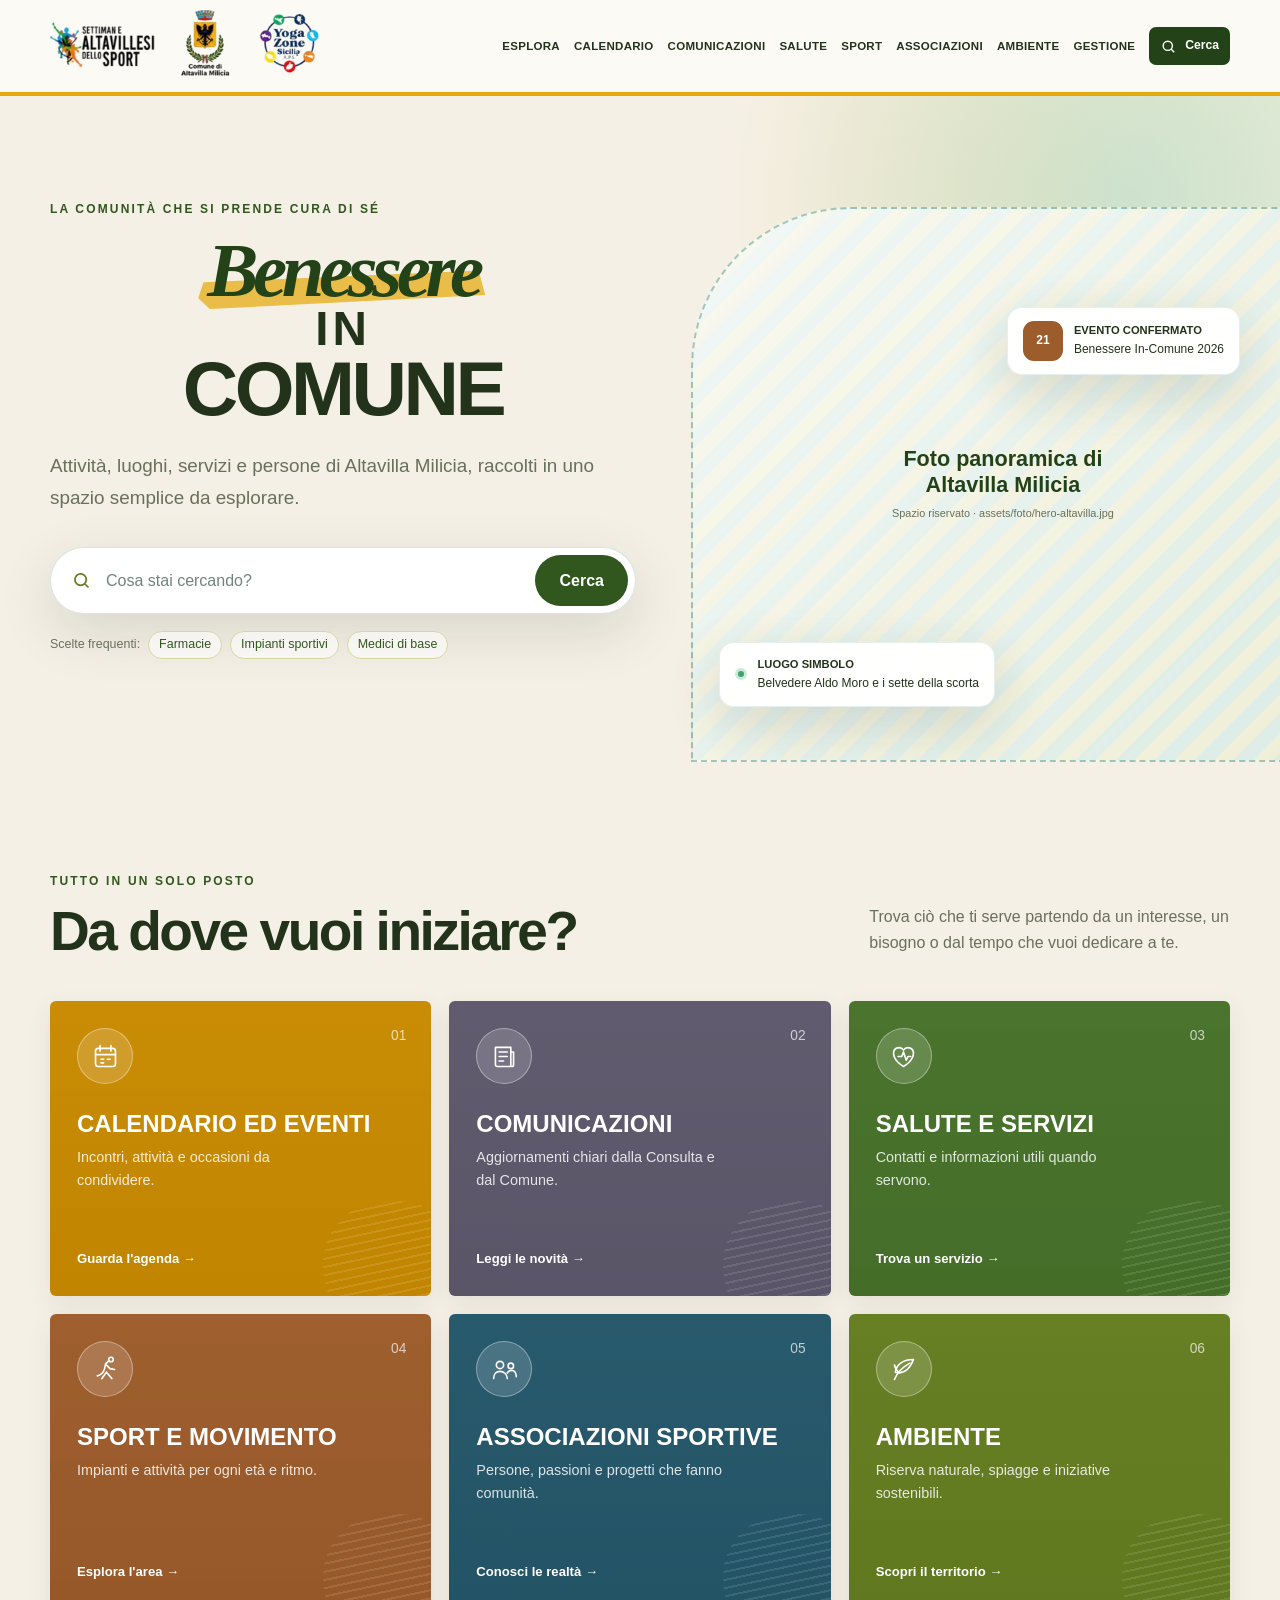
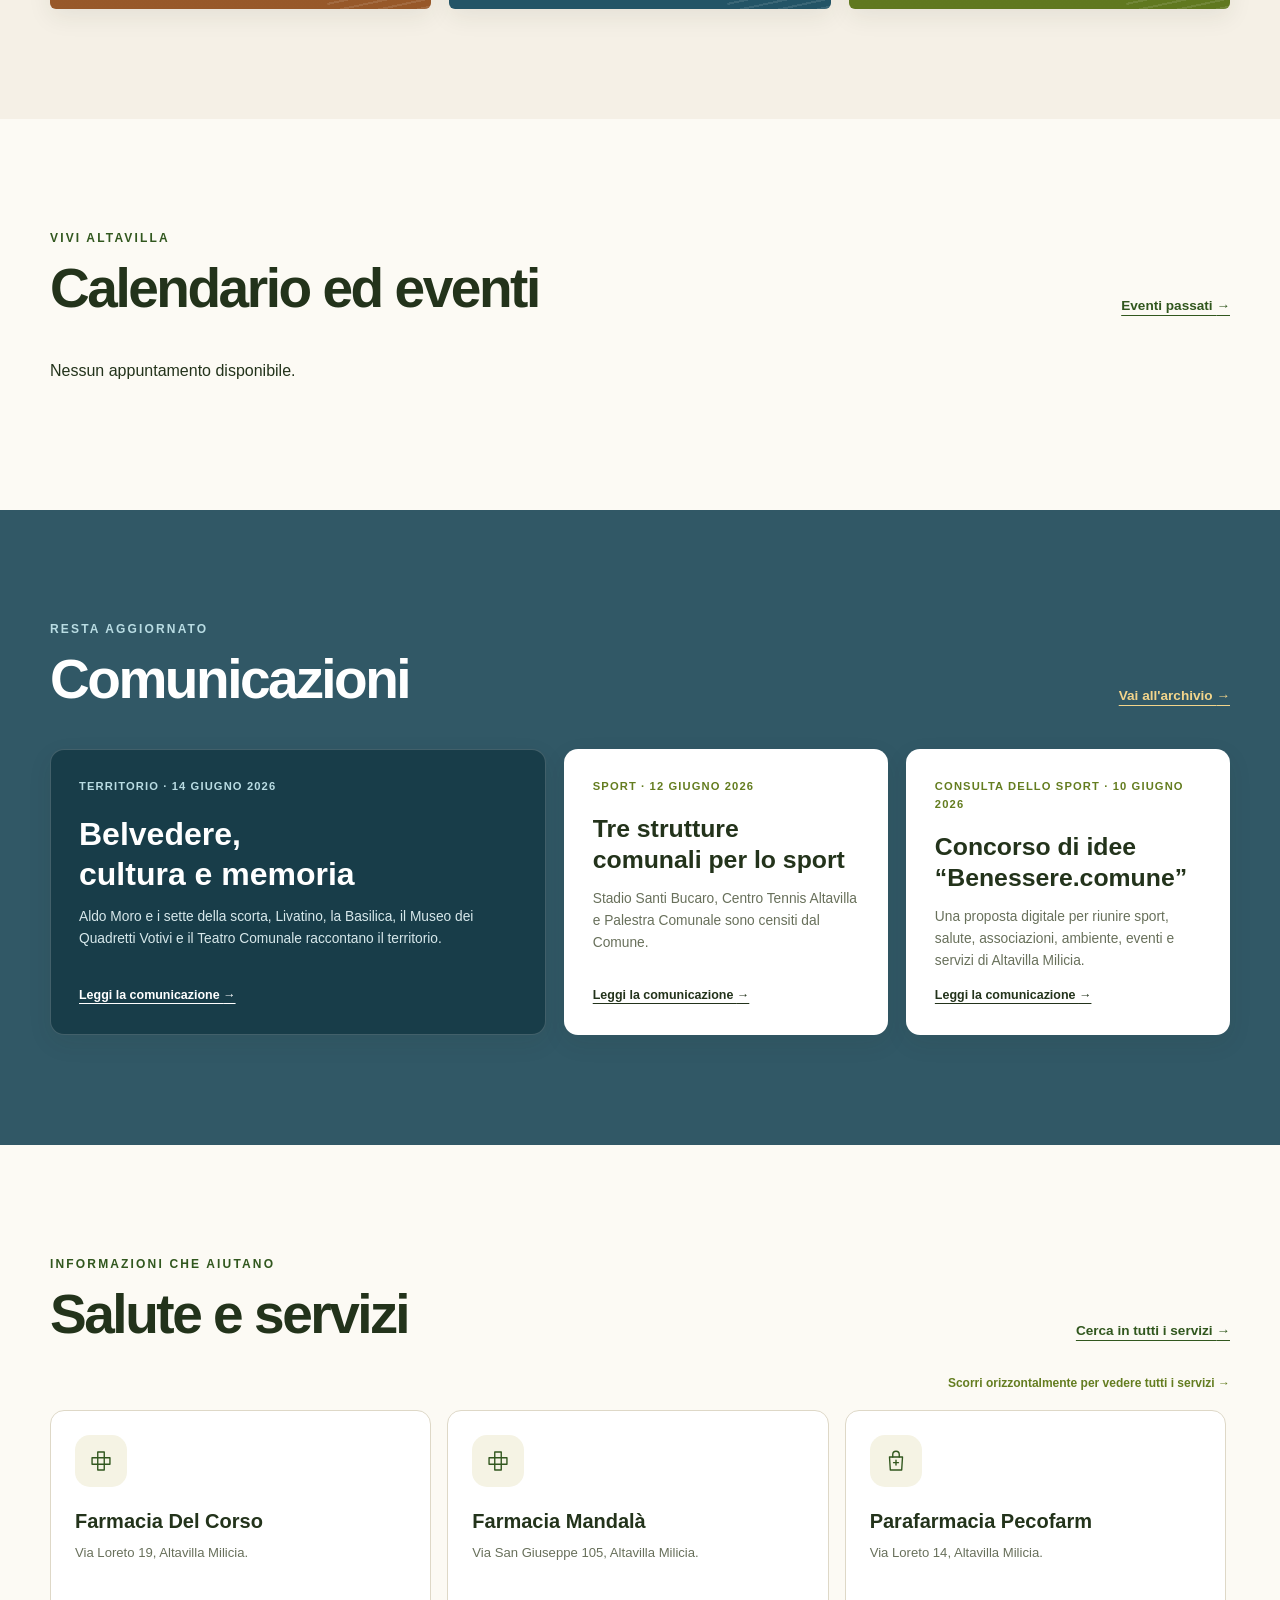
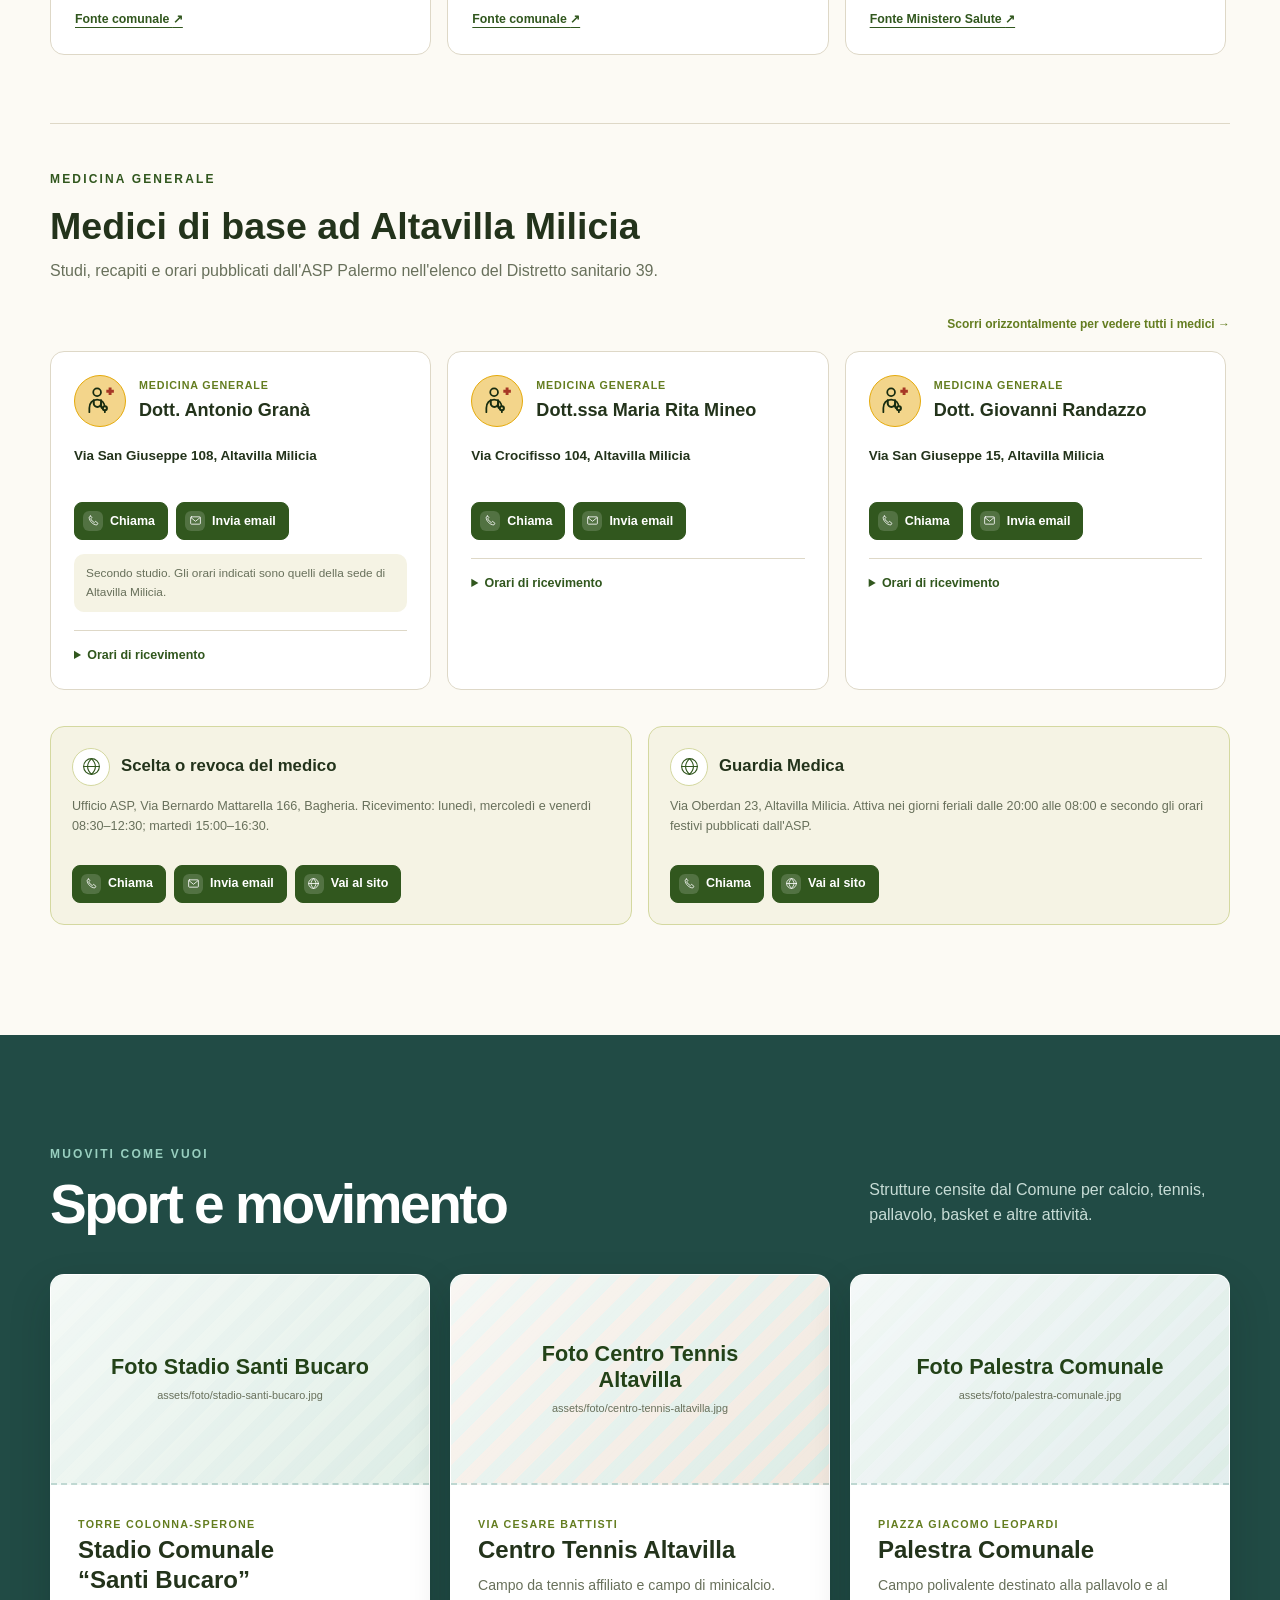
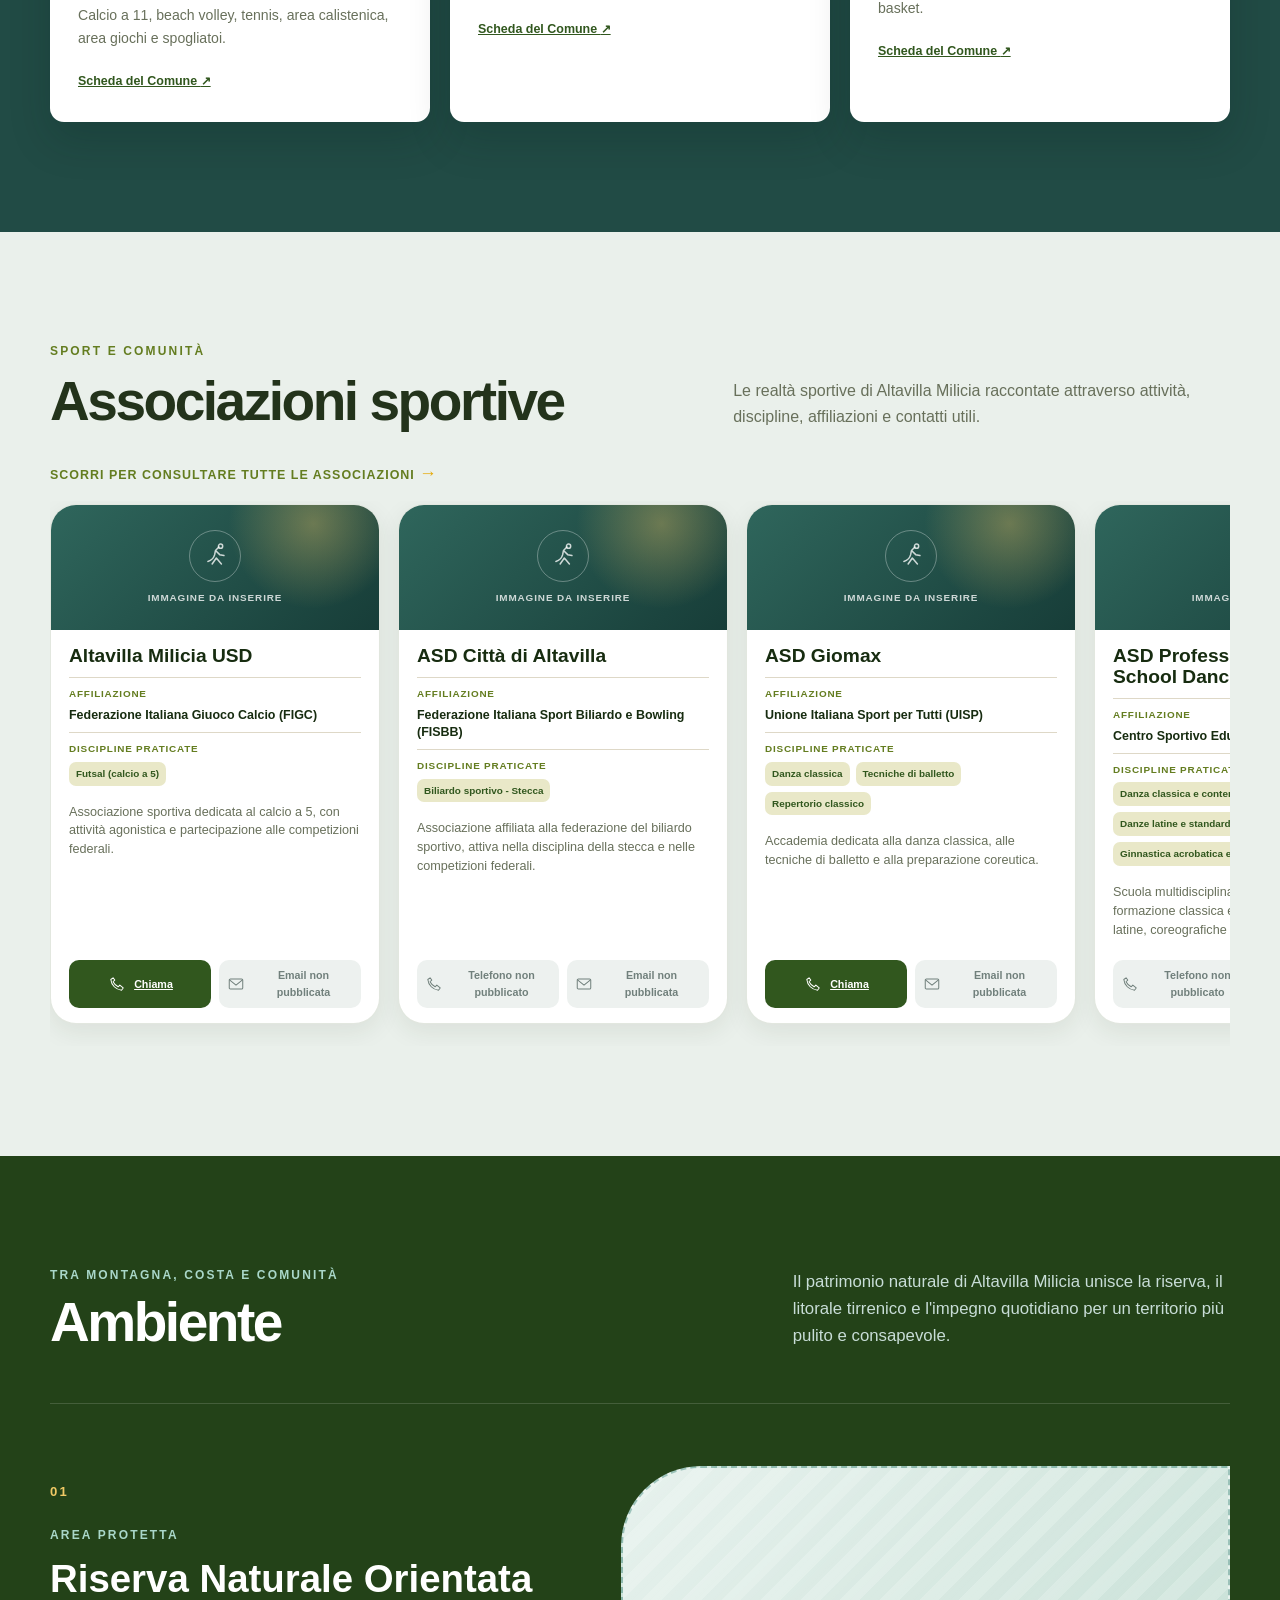
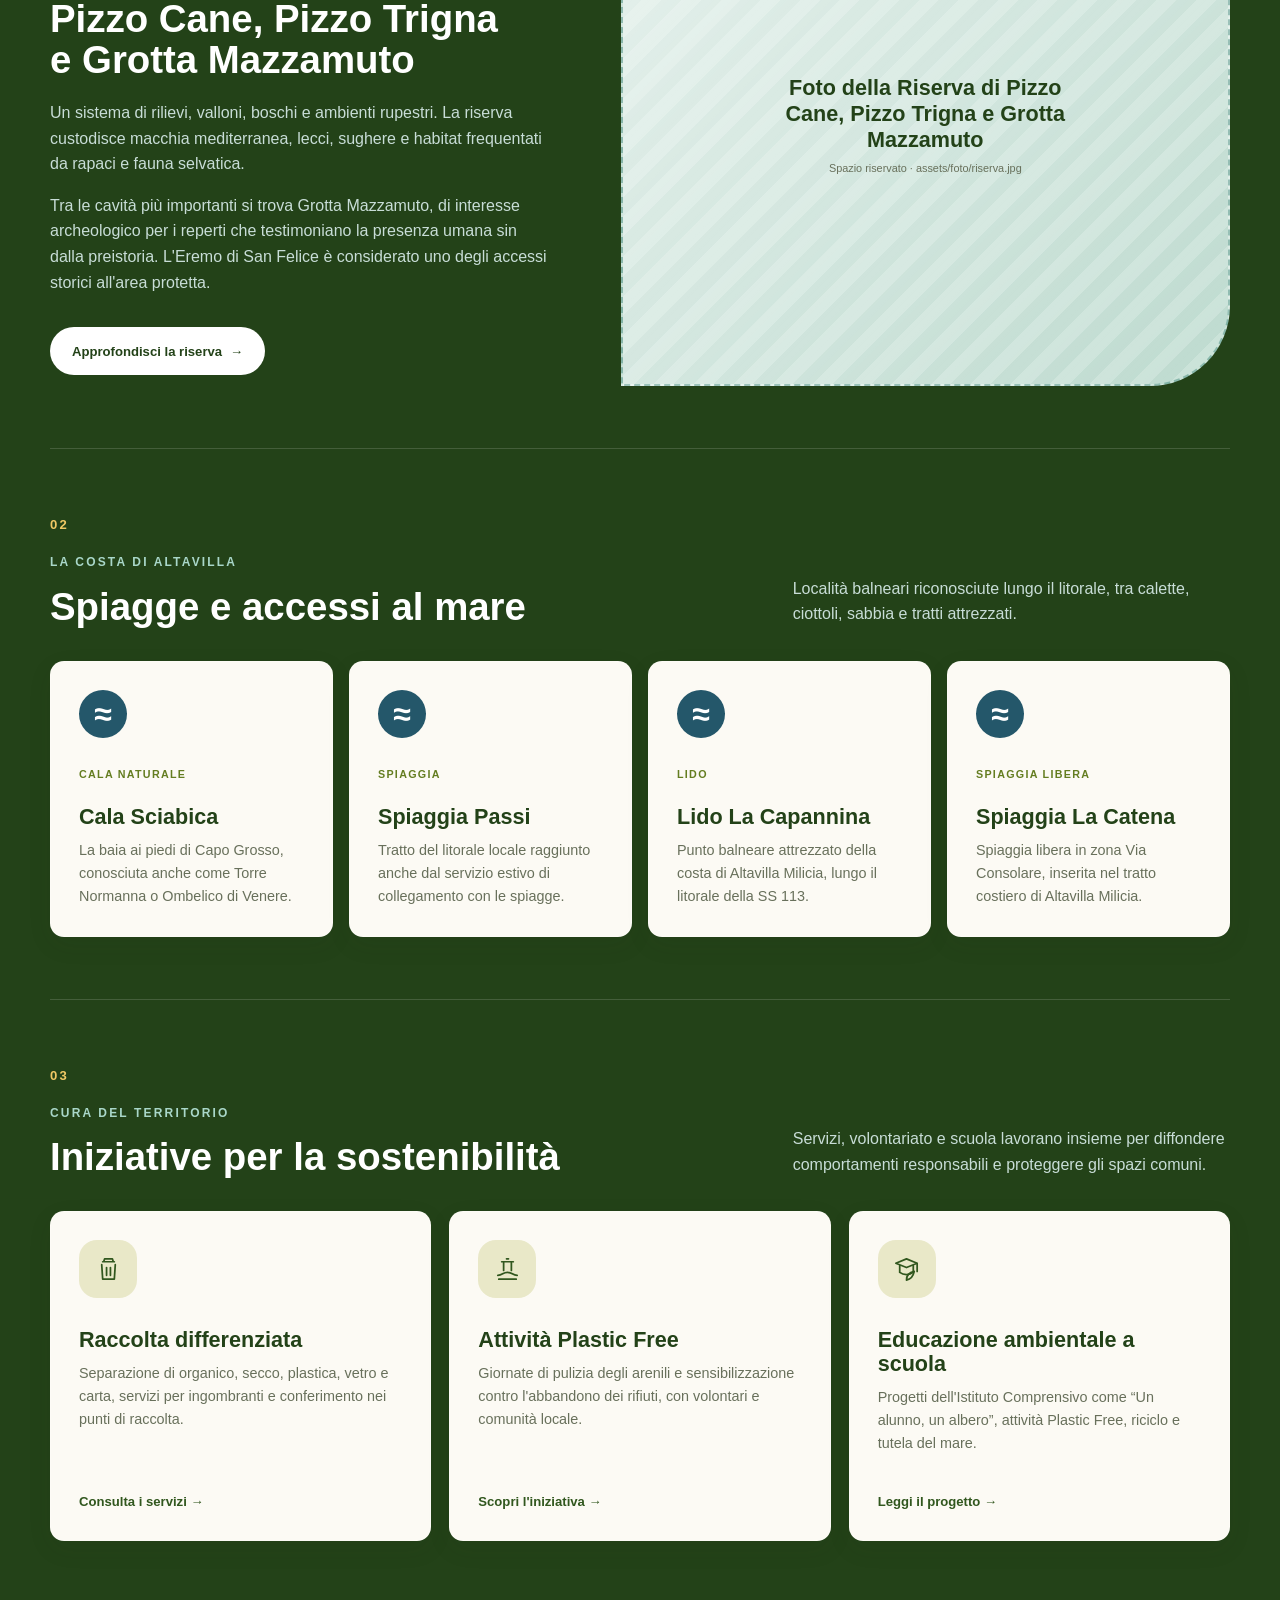
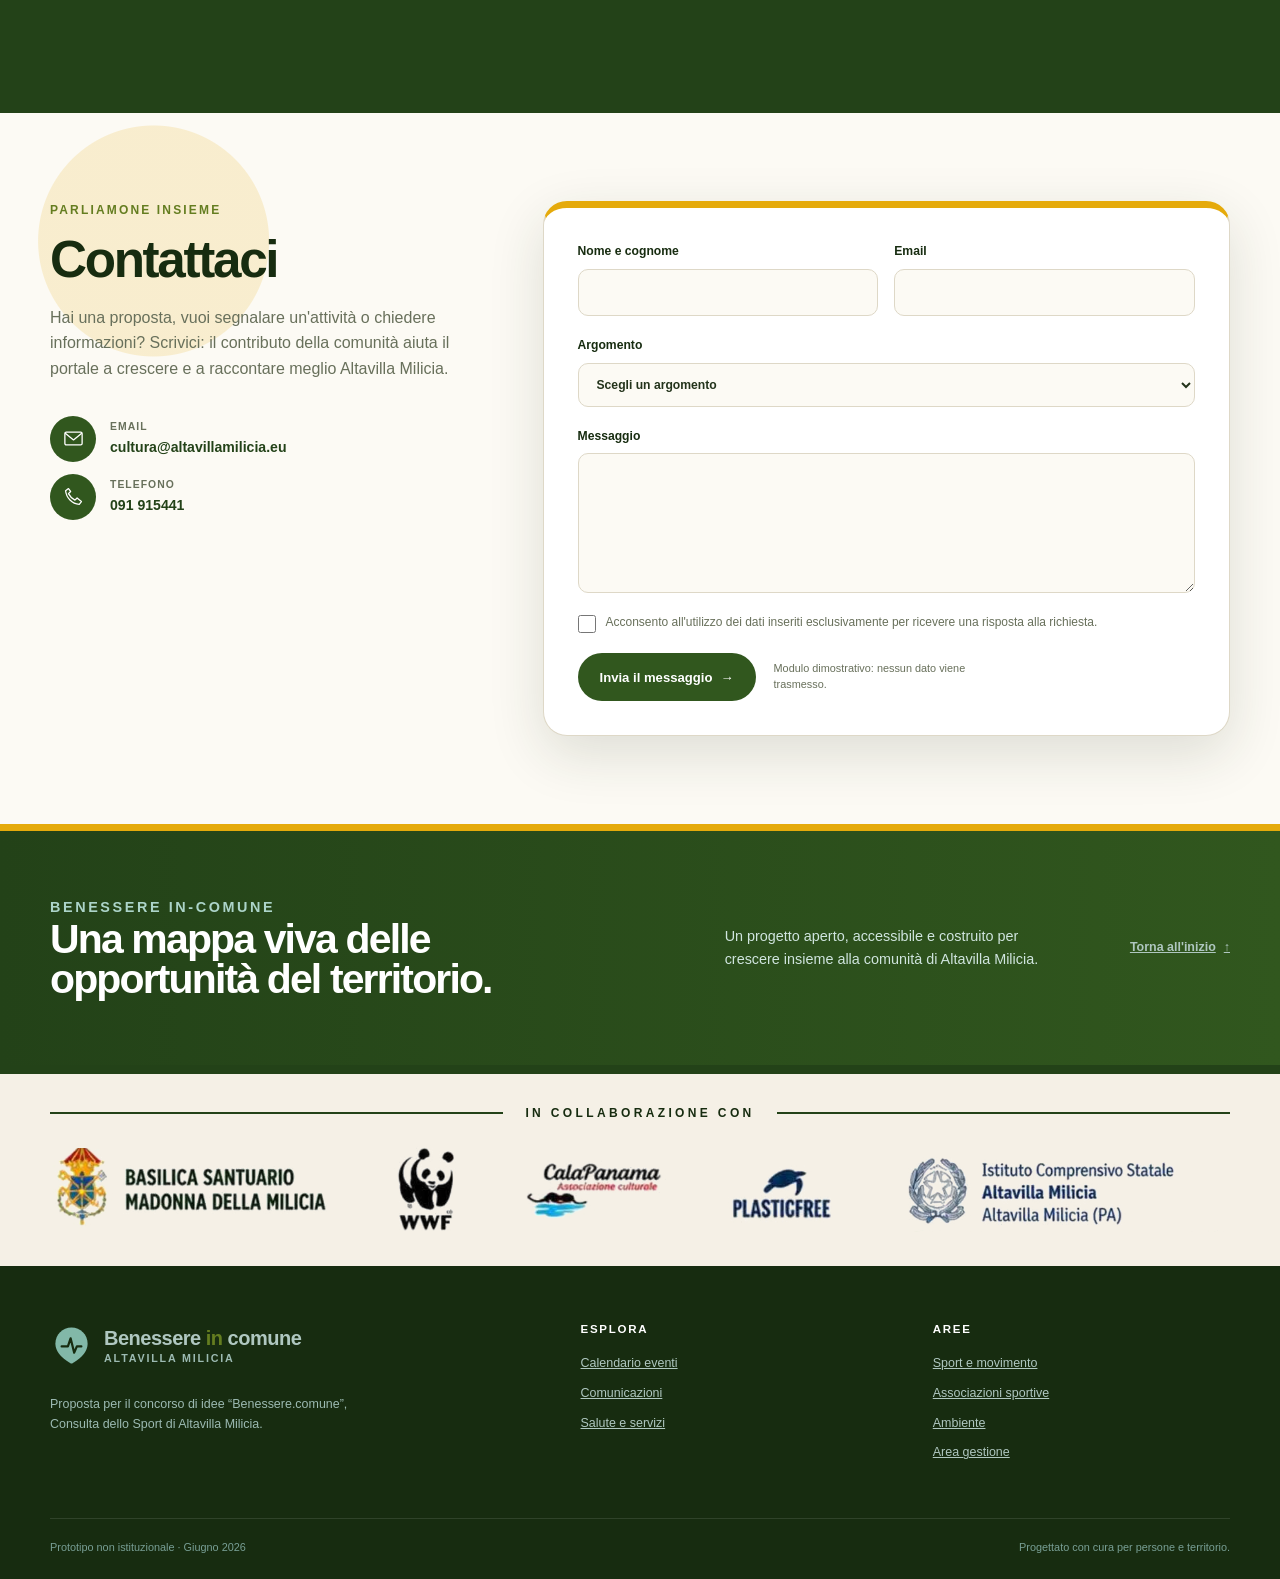
==== commit 1ce1bc25: "feat: implement management area for content management with news and events handling - Removed old g" ====
--- a/sito/index.html
+++ b/sito/index.html
@@ -9,7 +9,7 @@
     />
     <meta name="theme-color" content="#0b6656" />
     <title>Altavilla Milicia Benessere</title>
-    <link rel="stylesheet" href="css/styles.css?v=20260615-3" />
+    <link rel="stylesheet" href="css/styles.css?v=20260616-4" />
     <script src="data/hero.js" defer></script>
     <script src="data/aree.js" defer></script>
     <script src="data/appuntamenti.js" defer></script>
@@ -18,10 +18,11 @@
     <script src="data/salute-servizi.js" defer></script>
     <script src="data/associazioni.js" defer></script>
     <script src="data/news.js" defer></script>
+    <script src="data/gestione-news.js" defer></script>
     <script src="data/chiusura.js" defer></script>
     <script src="data/contatti.js" defer></script>
     <script src="data/partner.js" defer></script>
-    <script src="js/app.js?v=20260615-3" defer></script>
+    <script src="js/app.js?v=20260616-4" defer></script>
   </head>
   <body>
     <a class="skip-link" href="#contenuto">Vai al contenuto principale</a>
@@ -75,7 +76,7 @@
           <a href="#movimento" data-scroll-to="movimento" aria-label="Sport e movimento">Sport</a>
           <a href="#associazioni" data-scroll-to="associazioni" aria-label="Associazioni sportive">Associazioni</a>
           <a href="#territorio" data-scroll-to="territorio">Ambiente</a>
-          <a href="foto.html">Foto</a>
+          <a href="gestione.html">Gestione</a>
           <button
             class="header-search"
             type="button"
@@ -202,7 +203,7 @@
               <li><a href="#movimento" data-scroll-to="movimento">Sport e movimento</a></li>
               <li><a href="#associazioni" data-scroll-to="associazioni">Associazioni sportive</a></li>
               <li><a href="#territorio" data-scroll-to="territorio">Ambiente</a></li>
-              <li><a href="foto.html">Fotogallery</a></li>
+              <li><a href="gestione.html">Area gestione</a></li>
             </ul>
           </div>
         </div>
@@ -308,6 +309,32 @@
       </article>
     </dialog>
 
+    <dialog
+      class="archive-dialog"
+      id="archive-dialog"
+      aria-labelledby="archive-dialog-title"
+      aria-describedby="archive-dialog-subtitle"
+    >
+      <article class="archive-dialog__article">
+        <header class="archive-dialog__header">
+          <div>
+            <p class="archive-dialog__eyebrow" id="archive-dialog-eyebrow"></p>
+            <h2 id="archive-dialog-title"></h2>
+          </div>
+          <button class="icon-button" type="button" data-close-archive aria-label="Chiudi l'archivio">
+            <svg viewBox="0 0 24 24" aria-hidden="true"><path d="m6 6 12 12M18 6 6 18" /></svg>
+          </button>
+        </header>
+        <p class="archive-dialog__subtitle" id="archive-dialog-subtitle"></p>
+        <div class="archive-list" id="archive-dialog-list"></div>
+        <footer class="archive-dialog__footer">
+          <button class="button button--primary" type="button" data-close-archive>
+            <span aria-hidden="true">←</span> Torna indietro
+          </button>
+        </footer>
+      </article>
+    </dialog>
+
     <button
       class="back-to-top"
       type="button"
--- a/sito/css/styles.css
+++ b/sito/css/styles.css
@@ -1302,6 +1302,18 @@
   border-color: var(--green-200);
 }
 
+.button--danger {
+  color: #8a221f;
+  background: #fff2ef;
+  border-color: #f0c2ba;
+}
+
+.button--compact {
+  min-height: 38px;
+  padding: 8px 14px;
+  font-size: 0.74rem;
+}
+
 .activity-grid {
   display: grid;
   grid-template-columns: repeat(3, 1fr);
@@ -2822,6 +2834,100 @@
   border-top: 1px solid var(--line);
 }
 
+.archive-dialog {
+  width: min(860px, calc(100% - 30px));
+  overflow: auto;
+  border-top: 8px solid var(--green-800);
+}
+
+.archive-dialog__article {
+  padding: 34px;
+}
+
+.archive-dialog__header {
+  display: flex;
+  align-items: flex-start;
+  justify-content: space-between;
+  gap: 30px;
+}
+
+.archive-dialog__eyebrow {
+  margin: 0 0 8px;
+  color: var(--green-700);
+  font-size: 0.72rem;
+  font-weight: 900;
+  letter-spacing: 0.14em;
+  text-transform: uppercase;
+}
+
+.archive-dialog__header h2 {
+  max-width: 650px;
+  margin: 0;
+  color: var(--green-950);
+  font-size: clamp(2rem, 5vw, 3.15rem);
+}
+
+.archive-dialog__subtitle {
+  max-width: 680px;
+  margin: 22px 0 26px;
+  color: var(--muted);
+  font-size: 1.02rem;
+  font-weight: 600;
+  line-height: 1.65;
+}
+
+.archive-list {
+  display: grid;
+  gap: 14px;
+}
+
+.archive-card {
+  padding: 20px;
+  background: var(--green-050);
+  border: 1px solid var(--green-200);
+  border-radius: var(--radius-md);
+}
+
+.archive-card time,
+.archive-card > span {
+  display: block;
+  margin-bottom: 8px;
+  color: var(--green-700);
+  font-size: 0.7rem;
+  font-weight: 900;
+  letter-spacing: 0.1em;
+  text-transform: uppercase;
+}
+
+.archive-card h3 {
+  margin: 0 0 8px;
+  color: var(--green-950);
+  font-size: 1.35rem;
+}
+
+.archive-card p {
+  margin: 0 0 12px;
+  color: var(--muted);
+  line-height: 1.6;
+}
+
+.archive-card small {
+  display: inline-flex;
+  padding: 5px 10px;
+  color: var(--green-900);
+  background: var(--white);
+  border-radius: 999px;
+  font-size: 0.72rem;
+  font-weight: 900;
+}
+
+.archive-dialog__footer {
+  display: flex;
+  margin-top: 28px;
+  padding-top: 22px;
+  border-top: 1px solid var(--line);
+}
+
 .noscript-message {
   position: fixed;
   z-index: 500;
@@ -2884,446 +2990,395 @@
   stroke-linejoin: round;
 }
 
-.gallery-page {
-  background: var(--cream);
-}
-
-.gallery-hero {
-  position: relative;
-  padding: 105px 0 90px;
+.management-page {
+  background: var(--paper);
+}
+
+.management-hero {
   overflow: hidden;
+  padding: 96px 0 74px;
   color: var(--white);
   background:
-    radial-gradient(circle at 82% 5%, rgba(229, 170, 11, 0.3), transparent 30%),
-    linear-gradient(125deg, var(--green-950), var(--green-800));
-}
-
-.gallery-hero::after {
-  position: absolute;
-  right: -80px;
-  bottom: -120px;
-  width: 420px;
-  height: 420px;
-  content: "";
-  border: 70px solid rgba(255, 255, 255, 0.05);
-  border-radius: 50%;
-}
-
-.gallery-hero__inner {
-  position: relative;
-  z-index: 1;
-  display: grid;
-  grid-template-columns: minmax(0, 1.2fr) minmax(290px, 0.65fr);
+    radial-gradient(circle at 82% 12%, rgba(229, 170, 11, 0.24), transparent 30%),
+    linear-gradient(115deg, var(--green-950), #214b45 70%);
+}
+
+.management-hero__grid {
+  display: grid;
+  grid-template-columns: minmax(0, 1fr) minmax(310px, 0.42fr);
   align-items: end;
   gap: 70px;
 }
 
-.gallery-hero .eyebrow {
+.management-hero .eyebrow {
   color: var(--yellow-soft);
 }
 
-.gallery-hero h1 {
+.management-hero h1 {
+  max-width: 760px;
+  margin: 0 0 20px;
+  color: var(--white);
+  font-size: clamp(3.1rem, 6vw, 5.4rem);
+  text-transform: uppercase;
+}
+
+.management-hero p {
+  max-width: 720px;
+  color: #d7e8e3;
+  font-size: 1.08rem;
+}
+
+.management-panel {
+  padding: 28px;
+  background: rgba(255, 255, 255, 0.1);
+  border: 1px solid rgba(255, 255, 255, 0.18);
+  border-radius: var(--radius-lg);
+  box-shadow: 0 20px 60px rgba(0, 0, 0, 0.16);
+}
+
+.management-panel__status {
+  display: inline-flex;
+  margin-bottom: 18px;
+  padding: 6px 10px;
+  color: var(--green-950);
+  background: var(--accent);
+  border-radius: 999px;
+  font-size: 0.68rem;
+  font-weight: 900;
+  letter-spacing: 0.08em;
+  text-transform: uppercase;
+}
+
+.management-panel strong {
+  display: block;
+  margin-bottom: 8px;
+  font-family: var(--font-display);
+  font-size: 1.9rem;
+  line-height: 1.05;
+}
+
+.management-panel p {
   margin: 0;
-  font-size: clamp(3.8rem, 6.5vw, 5.4rem);
-  text-transform: uppercase;
-}
-
-.gallery-hero__inner > p {
-  margin: 0 0 10px;
-  color: #d8e6d2;
-  font-size: 1.08rem;
-}
-
-.gallery-section {
-  min-height: 600px;
-  padding: 70px 0 110px;
-}
-
-.gallery-index {
-  position: sticky;
-  z-index: 20;
-  top: 92px;
-  background: rgba(252, 250, 244, 0.96);
-  border-bottom: 1px solid var(--line);
-  backdrop-filter: blur(12px);
-}
-
-.gallery-index__inner {
-  display: flex;
-  gap: 8px;
-  padding-block: 14px;
-  overflow-x: auto;
-  scrollbar-width: thin;
-}
-
-.gallery-index a {
-  display: inline-flex;
-  align-items: center;
-  gap: 8px;
-  flex: 0 0 auto;
-  padding: 8px 13px;
-  color: var(--green-900);
+  color: #d7e8e3;
+  font-size: 0.9rem;
+}
+
+.management-dashboard {
+  padding: 82px 0 110px;
+  background: var(--cream);
+}
+
+.management-toolbar {
+  display: flex;
+  align-items: end;
+  justify-content: space-between;
+  gap: 24px;
+  margin-bottom: 24px;
+}
+
+.management-toolbar--spaced {
+  margin-top: 54px;
+}
+
+.management-toolbar h2 {
+  margin: 0;
+  font-size: clamp(2.2rem, 4vw, 4rem);
+}
+
+.management-stats {
+  display: grid;
+  grid-template-columns: repeat(3, minmax(0, 1fr));
+  gap: 14px;
+  margin-bottom: 24px;
+}
+
+.management-stats article {
+  padding: 18px 20px;
   background: var(--white);
   border: 1px solid var(--line);
-  border-radius: 999px;
-  font-size: 0.72rem;
-  font-weight: 850;
-  text-decoration: none;
-}
-
-.gallery-index a:hover {
-  border-color: var(--green-700);
-}
-
-.gallery-index a span {
-  color: var(--green-700);
-  font-family: var(--font-display);
-}
-
-.gallery-macro-sections {
-  background: var(--paper);
-}
-
-.gallery-macro {
-  --gallery-theme: var(--green-700);
-  --gallery-theme-soft: var(--green-100);
-  padding: 92px 0;
-  scroll-margin-top: 165px;
-  border-bottom: 1px solid var(--line);
-}
-
-.gallery-macro:nth-child(even) {
-  background: var(--cream);
-}
-
-.gallery-macro--coral {
-  --gallery-theme: var(--coral);
-  --gallery-theme-soft: var(--coral-soft);
-}
-
-.gallery-macro--blue {
-  --gallery-theme: var(--blue);
-  --gallery-theme-soft: var(--blue-soft);
-}
-
-.gallery-macro--yellow {
-  --gallery-theme: var(--yellow);
-  --gallery-theme-soft: var(--yellow-soft);
-}
-
-.gallery-macro--mint {
-  --gallery-theme: var(--mint);
-  --gallery-theme-soft: var(--mint-soft);
-}
-
-.gallery-macro--green {
-  --gallery-theme: var(--green-700);
-  --gallery-theme-soft: var(--green-100);
-}
-
-.gallery-macro--lavender {
-  --gallery-theme: var(--lavender);
-  --gallery-theme-soft: var(--lavender-soft);
-}
-
-.gallery-macro__header {
-  display: grid;
-  grid-template-columns: auto minmax(0, 1fr) minmax(300px, 0.65fr);
-  align-items: end;
-  gap: 26px;
-  margin-bottom: 38px;
-}
-
-.gallery-macro__number {
-  display: grid;
-  width: 70px;
-  height: 70px;
-  color: var(--white);
-  background: var(--gallery-theme);
-  border-radius: 50%;
-  font-family: var(--font-display);
-  font-size: 1.5rem;
+  border-radius: var(--radius-md);
+  box-shadow: var(--shadow-sm);
+}
+
+.management-stats span {
+  display: block;
+  margin-bottom: 4px;
+  color: var(--muted);
+  font-size: 0.7rem;
   font-weight: 900;
-  place-items: center;
-}
-
-.gallery-macro__header .eyebrow {
-  margin-bottom: 8px;
-  color: var(--gallery-theme);
-}
-
-.gallery-macro__header h2 {
-  margin: 0;
+  letter-spacing: 0.09em;
+  text-transform: uppercase;
+}
+
+.management-stats strong {
   color: var(--green-950);
-  font-size: clamp(2.5rem, 4.6vw, 4.4rem);
-}
-
-.gallery-macro__header > p {
-  margin: 0 0 5px;
-  color: var(--muted);
-}
-
-.gallery-section-empty {
-  display: grid;
-  grid-template-columns: auto 1fr;
-  align-items: center;
-  gap: 22px;
-  min-height: 210px;
-  padding: 35px;
-  color: var(--green-900);
-  background:
-    linear-gradient(110deg, rgba(255, 255, 255, 0.82), transparent),
-    repeating-linear-gradient(
-      -45deg,
-      color-mix(in srgb, var(--gallery-theme-soft) 80%, white) 0 18px,
-      color-mix(in srgb, var(--gallery-theme-soft) 52%, white) 18px 36px
-    );
-  border: 2px dashed
-    color-mix(in srgb, var(--gallery-theme) 42%, transparent);
-  border-radius: var(--radius-lg);
-}
-
-.gallery-section-empty__icon {
-  display: grid;
-  width: 78px;
-  height: 78px;
-  color: var(--white);
-  background: var(--gallery-theme);
-  border-radius: 50%;
-  place-items: center;
-}
-
-.gallery-section-empty__icon svg {
-  width: 42px;
-  fill: none;
-  stroke: currentColor;
-  stroke-width: 1.7;
-}
-
-.gallery-section-empty strong {
-  display: block;
-  margin-bottom: 5px;
   font-family: var(--font-display);
   font-size: 1.55rem;
 }
 
-.gallery-section-empty p {
-  max-width: 650px;
-  margin: 0;
-  color: var(--muted);
-}
-
-.gallery-filters {
-  display: flex;
-  flex-wrap: wrap;
-  gap: 9px;
-  margin-bottom: 35px;
-}
-
-.gallery-filter {
-  padding: 10px 17px;
-  color: var(--green-800);
-  background: var(--paper);
-  border: 1px solid var(--green-200);
-  border-radius: 999px;
-  font-size: 0.78rem;
-  font-weight: 850;
-  cursor: pointer;
-}
-
-.gallery-filter.is-active {
-  color: var(--white);
-  background: var(--green-800);
-  border-color: var(--green-800);
-}
-
-.gallery-grid {
-  display: grid;
-  grid-template-columns: repeat(12, minmax(0, 1fr));
-  gap: 20px;
-}
-
-.gallery-card {
-  position: relative;
-  grid-column: span 4;
-  min-width: 0;
-  height: 390px;
-  padding: 0;
+.management-list {
+  display: grid;
+  gap: 16px;
+}
+
+.management-news-card {
+  display: grid;
+  grid-template-columns: 240px minmax(0, 1fr);
   overflow: hidden;
-  color: var(--white);
-  background: var(--green-900);
-  border: 0;
+  background: var(--white);
+  border: 1px solid var(--line);
   border-radius: var(--radius-lg);
   box-shadow: var(--shadow-sm);
-  cursor: pointer;
-  text-align: left;
-  transition:
-    transform 200ms ease,
-    box-shadow 200ms ease;
-}
-
-.gallery-card--featured {
-  grid-column: span 8;
-}
-
-.gallery-card[hidden],
-.gallery-empty[hidden],
-.gallery-image__placeholder[hidden] {
-  display: none;
-}
-
-.gallery-card:hover {
-  box-shadow: var(--shadow-md);
-  transform: translateY(-5px);
-}
-
-.gallery-image {
-  position: absolute;
-  inset: 0;
-  overflow: hidden;
-  background: var(--green-100);
-}
-
-.gallery-image img {
+}
+
+.management-news-card__media {
+  min-height: 190px;
+  background:
+    radial-gradient(circle at 78% 20%, rgba(229, 170, 11, 0.24), transparent 28%),
+    linear-gradient(135deg, #315866, #214b45);
+}
+
+.management-news-card__media img {
   width: 100%;
   height: 100%;
   object-fit: cover;
-  transition: transform 450ms ease;
-}
-
-.gallery-image img[hidden] {
-  display: none;
-}
-
-.gallery-card:hover .gallery-image img {
-  transform: scale(1.035);
-}
-
-.gallery-image__placeholder {
-  display: flex;
-  width: 100%;
+}
+
+.management-news-card__placeholder {
+  display: grid;
   height: 100%;
-  align-items: center;
-  justify-content: center;
-  flex-direction: column;
-  gap: 9px;
-  padding: 30px;
-  color: var(--green-900);
-  background:
-    linear-gradient(135deg, rgba(255, 255, 255, 0.7), transparent),
-    repeating-linear-gradient(
-      -45deg,
-      var(--green-100) 0 16px,
-      #d4e2c7 16px 32px
-    );
+  min-height: 190px;
+  padding: 22px;
+  color: rgba(255, 255, 255, 0.8);
+  place-content: center;
   text-align: center;
 }
 
-.gallery-image__placeholder svg {
-  width: 54px;
+.management-news-card__placeholder svg {
+  width: 44px;
+  margin: 0 auto 12px;
   fill: none;
   stroke: currentColor;
-  stroke-width: 1.6;
-}
-
-.gallery-image__placeholder strong {
-  max-width: 280px;
+  stroke-linecap: round;
+  stroke-linejoin: round;
+  stroke-width: 1.7;
+}
+
+.management-news-card__placeholder span {
+  font-size: 0.7rem;
+  font-weight: 900;
+  letter-spacing: 0.08em;
+  text-transform: uppercase;
+}
+
+.management-news-card__body {
+  padding: 24px 28px;
+}
+
+.management-news-card__meta {
+  display: flex;
+  flex-wrap: wrap;
+  gap: 10px;
+  margin-bottom: 12px;
+  color: var(--green-700);
+  font-size: 0.72rem;
+  font-weight: 900;
+  letter-spacing: 0.08em;
+  text-transform: uppercase;
+}
+
+.management-news-card__meta span {
+  color: var(--green-950);
+  background: var(--green-100);
+  border-radius: 999px;
+  padding: 4px 9px;
+}
+
+.management-news-card h3 {
+  margin: 0 0 10px;
+  color: var(--green-950);
+  font-size: 1.6rem;
+}
+
+.management-news-card p {
+  margin: 0;
+  color: var(--muted);
+}
+
+.management-card-actions {
+  display: flex;
+  flex-wrap: wrap;
+  gap: 10px;
+  margin-top: 20px;
+}
+
+.management-event-list {
+  display: grid;
+  gap: 14px;
+}
+
+.management-event-card {
+  display: grid;
+  grid-template-columns: auto minmax(0, 1fr);
+  gap: 18px;
+  align-items: start;
+  padding: 20px;
+  background: var(--white);
+  border: 1px solid var(--line);
+  border-radius: var(--radius-lg);
+  box-shadow: var(--shadow-sm);
+}
+
+.management-event-date {
+  display: grid;
+  width: 70px;
+  min-height: 78px;
+  padding: 9px;
+  color: var(--white);
+  background: linear-gradient(160deg, var(--green-800), #315866);
+  border-radius: 18px;
+  place-items: center;
+  text-align: center;
+}
+
+.management-event-date strong {
   font-family: var(--font-display);
-  font-size: 1.45rem;
-  line-height: 1.15;
-}
-
-.gallery-image__placeholder small {
-  max-width: 100%;
+  font-size: 1.8rem;
+  line-height: 1;
+}
+
+.management-event-date span {
+  font-size: 0.72rem;
+  font-weight: 900;
+  letter-spacing: 0.1em;
+  text-transform: uppercase;
+}
+
+.management-event-card h3 {
+  margin: 4px 0 7px;
+  color: var(--green-950);
+  font-size: 1.35rem;
+}
+
+.management-event-card p {
+  margin: 0 0 12px;
   color: var(--muted);
-  font-size: 0.65rem;
-  overflow-wrap: anywhere;
-}
-
-.gallery-card__overlay {
-  position: absolute;
-  z-index: 2;
-  inset: auto 0 0;
-  display: flex;
-  align-items: flex-start;
-  flex-direction: column;
-  padding: 90px 25px 25px;
-  background: linear-gradient(transparent, rgba(23, 44, 16, 0.96));
-}
-
-.gallery-card__category {
-  margin-bottom: 7px;
-  color: var(--yellow-soft);
-  font-size: 0.66rem;
+}
+
+.management-event-card small {
+  display: inline-flex;
+  padding: 5px 10px;
+  color: var(--green-900);
+  background: var(--green-100);
+  border-radius: 999px;
+  font-size: 0.73rem;
   font-weight: 900;
-  letter-spacing: 0.13em;
-  text-transform: uppercase;
-}
-
-.gallery-card__overlay strong {
-  font-family: var(--font-display);
-  font-size: 1.55rem;
-  line-height: 1.12;
-}
-
-.gallery-card__overlay > span:last-child {
-  margin-top: 7px;
-  color: rgba(255, 255, 255, 0.82);
-  font-size: 0.8rem;
-  line-height: 1.45;
-}
-
-.gallery-dialog {
-  width: min(980px, calc(100% - 30px));
-  overflow: auto;
+}
+
+.management-dialog {
+  width: min(900px, calc(100% - 32px));
+  padding: 0;
+  background: transparent;
+  border: 0;
+}
+
+.management-dialog::backdrop {
+  background: rgba(14, 32, 21, 0.58);
+  backdrop-filter: blur(5px);
+}
+
+.management-dialog__article {
+  padding: 30px;
+  background: var(--paper);
+  border: 1px solid var(--line);
   border-top: 8px solid var(--accent);
-}
-
-.gallery-dialog__article {
-  padding: 32px;
-}
-
-.gallery-dialog__header {
+  border-radius: var(--radius-lg);
+  box-shadow: var(--shadow-md);
+}
+
+.management-dialog__header {
   display: flex;
   align-items: flex-start;
   justify-content: space-between;
-  gap: 30px;
-  margin-bottom: 25px;
-}
-
-.gallery-dialog__header h2 {
-  max-width: 760px;
+  gap: 20px;
+  margin-bottom: 24px;
+}
+
+.management-dialog__header h2 {
   margin: 0;
   color: var(--green-950);
-  font-size: clamp(2rem, 5vw, 3.4rem);
-}
-
-.gallery-dialog__header .eyebrow {
-  margin-bottom: 8px;
-}
-
-.gallery-dialog #gallery-dialog-media {
-  position: relative;
-  height: min(58vh, 620px);
-  overflow: hidden;
+  font-size: clamp(2rem, 4vw, 3.2rem);
+}
+
+.management-form-grid {
+  display: grid;
+  grid-template-columns: minmax(0, 1fr) 220px;
+  gap: 18px;
+}
+
+.management-form-grid label {
+  display: grid;
+  gap: 7px;
+  color: var(--green-950);
+  font-size: 0.78rem;
+  font-weight: 900;
+}
+
+.management-form-grid input,
+.management-form-grid textarea {
+  width: 100%;
+  padding: 13px 14px;
+  background: var(--white);
+  border: 1px solid var(--line);
+  border-radius: 11px;
+  color: var(--ink);
+}
+
+.management-form-grid textarea {
+  resize: vertical;
+}
+
+.management-field--wide {
+  grid-column: 1 / -1;
+}
+
+.management-file-field small {
+  color: var(--muted);
+  font-weight: 500;
+}
+
+.management-preview {
+  margin-top: 18px;
+  padding: 14px;
+  background: var(--white);
+  border: 1px solid var(--line);
   border-radius: var(--radius-md);
 }
 
-.gallery-image--dialog {
-  position: absolute;
-}
-
-.gallery-dialog__description {
-  max-width: 760px;
-  margin: 24px 0 0;
-  color: var(--muted);
-  font-size: 1rem;
-}
-
-.gallery-dialog__footer {
-  display: flex;
-  margin-top: 25px;
-  padding-top: 22px;
+.management-preview span {
+  display: block;
+  margin-bottom: 10px;
+  color: var(--green-700);
+  font-size: 0.7rem;
+  font-weight: 900;
+  letter-spacing: 0.08em;
+  text-transform: uppercase;
+}
+
+.management-preview img {
+  display: block;
+  max-height: 260px;
+  width: 100%;
+  object-fit: cover;
+  border-radius: 10px;
+}
+
+.management-dialog__footer {
+  display: flex;
+  justify-content: flex-end;
+  gap: 10px;
+  margin-top: 24px;
+  padding-top: 20px;
   border-top: 1px solid var(--line);
 }
 
@@ -3377,16 +3432,12 @@
     grid-auto-columns: calc((100% - 18px) / 2);
   }
 
-  .gallery-hero__inner {
-    gap: 35px;
-  }
-
-  .gallery-macro__header {
-    grid-template-columns: auto 1fr;
-  }
-
-  .gallery-macro__header > p {
-    grid-column: 2;
+  .management-hero__grid {
+    gap: 34px;
+  }
+
+  .management-news-card {
+    grid-template-columns: 210px minmax(0, 1fr);
   }
 }
 
@@ -3625,36 +3676,43 @@
     max-width: 260px;
   }
 
-  .gallery-hero__inner {
+  .management-hero__grid,
+  .management-form-grid {
     grid-template-columns: 1fr;
   }
 
-  .gallery-hero__inner > p {
-    max-width: 650px;
-  }
-
-  .gallery-card {
-    grid-column: span 6;
-  }
-
-  .gallery-card--featured {
-    grid-column: span 12;
-  }
-
-  .gallery-index {
-    top: 76px;
-  }
-
-  .gallery-macro {
-    scroll-margin-top: 150px;
-  }
-
-  .gallery-macro__header {
-    grid-template-columns: auto 1fr;
-  }
-
-  .gallery-macro__header > p {
-    grid-column: 1 / -1;
+  .management-stats {
+    grid-template-columns: 1fr;
+  }
+
+  .management-toolbar {
+    align-items: stretch;
+    flex-direction: column;
+  }
+
+  .management-toolbar .button {
+    align-self: flex-start;
+  }
+
+  .management-news-card {
+    grid-template-columns: 1fr;
+  }
+
+  .management-event-card {
+    grid-template-columns: 1fr;
+  }
+
+  .management-event-date {
+    width: 100%;
+    min-height: auto;
+    grid-template-columns: auto auto;
+    justify-content: center;
+    gap: 8px;
+  }
+
+  .management-news-card__media,
+  .management-news-card__placeholder {
+    min-height: 170px;
   }
 
 }
@@ -3947,7 +4005,8 @@
 
   .search-dialog__header,
   .environment-dialog__article,
-  .communication-dialog__article {
+  .communication-dialog__article,
+  .archive-dialog__article {
     padding-right: 20px;
     padding-left: 20px;
   }
@@ -3974,96 +4033,35 @@
     height: 48px;
   }
 
-  .gallery-hero {
-    padding: 65px 0 55px;
-  }
-
-  .gallery-hero h1 {
-    font-size: clamp(2.35rem, 10.8vw, 2.7rem);
-    letter-spacing: -0.055em;
-  }
-
-  .gallery-hero__inner {
-    grid-template-columns: 1fr;
-    gap: 24px;
-  }
-
-  .gallery-hero__inner > p {
-    grid-column: 1;
-    grid-row: auto;
-  }
-
-  .gallery-section {
-    padding: 50px 0 75px;
-  }
-
-  .gallery-index {
-    top: 76px;
-  }
-
-  .gallery-index__inner {
-    margin-right: -14px;
-  }
-
-  .gallery-macro {
-    padding: 65px 0;
-    scroll-margin-top: 145px;
-  }
-
-  .gallery-macro__header {
-    grid-template-columns: 58px minmax(0, 1fr);
-    gap: 18px;
-    margin-bottom: 28px;
-  }
-
-  .gallery-macro__number {
-    width: 58px;
-    height: 58px;
-    font-size: 1.2rem;
-  }
-
-  .gallery-macro__header h2 {
-    font-size: clamp(2.1rem, 11vw, 3rem);
-  }
-
-  .gallery-macro__header > p {
-    grid-column: 1 / -1;
-  }
-
-  .gallery-section-empty {
-    grid-template-columns: 1fr;
-    min-height: 260px;
-    justify-items: center;
-    padding: 28px 22px;
-    text-align: center;
-  }
-
-  .gallery-filters {
-    flex-wrap: nowrap;
-    padding-bottom: 10px;
-    margin-right: -14px;
-    overflow-x: auto;
-    scroll-snap-type: inline mandatory;
-  }
-
-  .gallery-filter {
-    flex: 0 0 auto;
-    scroll-snap-align: start;
-  }
-
-  .gallery-card,
-  .gallery-card--featured {
-    grid-column: span 12;
-    height: 360px;
-  }
-
-  .gallery-dialog__article {
-    padding: 24px 20px;
-  }
-
-  .gallery-dialog #gallery-dialog-media {
-    height: 48vh;
-  }
+  .management-hero {
+    padding: 68px 0 52px;
+  }
+
+  .management-hero h1 {
+    font-size: clamp(2.45rem, 12vw, 3.2rem);
+  }
+
+  .management-panel,
+  .management-dialog__article {
+    padding: 22px 18px;
+  }
+
+  .management-dashboard {
+    padding: 60px 0 75px;
+  }
+
+  .management-news-card__body {
+    padding: 22px 20px;
+  }
+
+  .management-dialog__footer {
+    flex-direction: column-reverse;
+  }
+
+  .management-dialog__footer .button {
+    width: 100%;
+  }
+
 }
 
 @media (prefers-reduced-motion: reduce) {
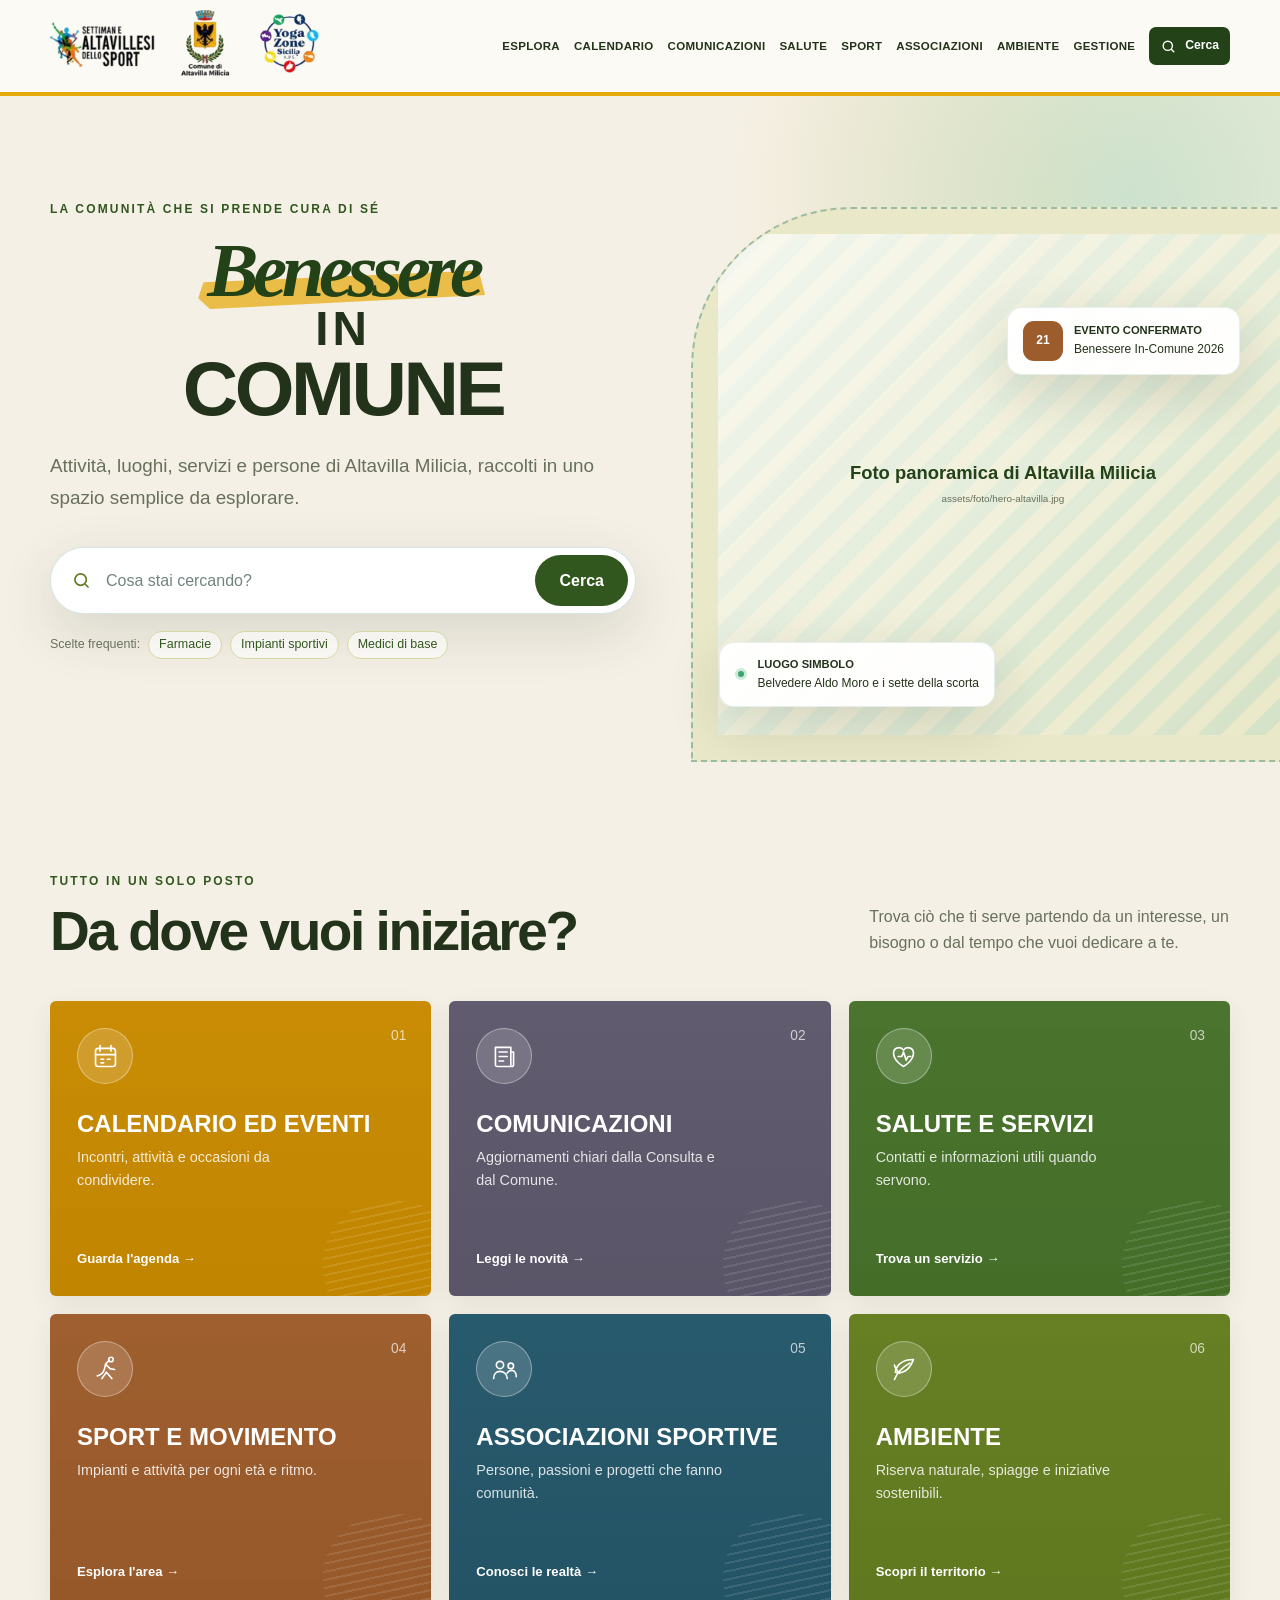
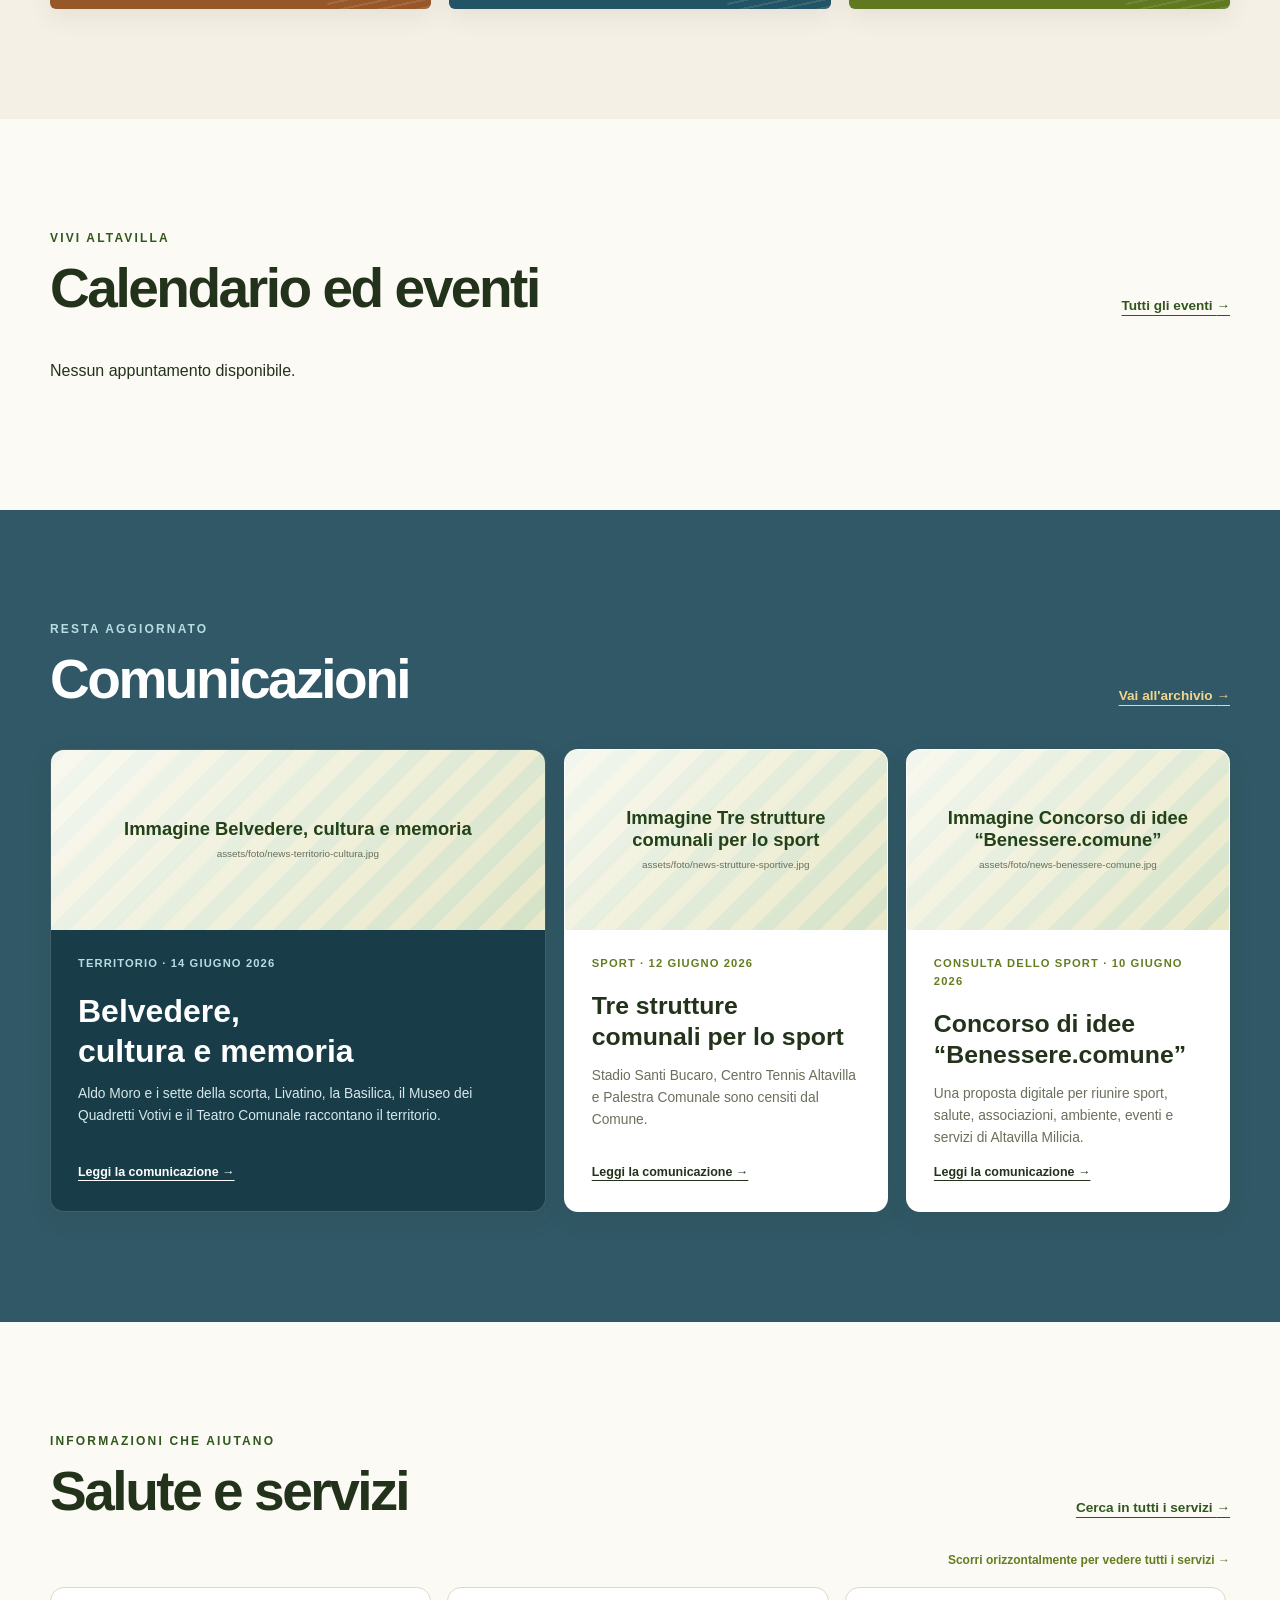
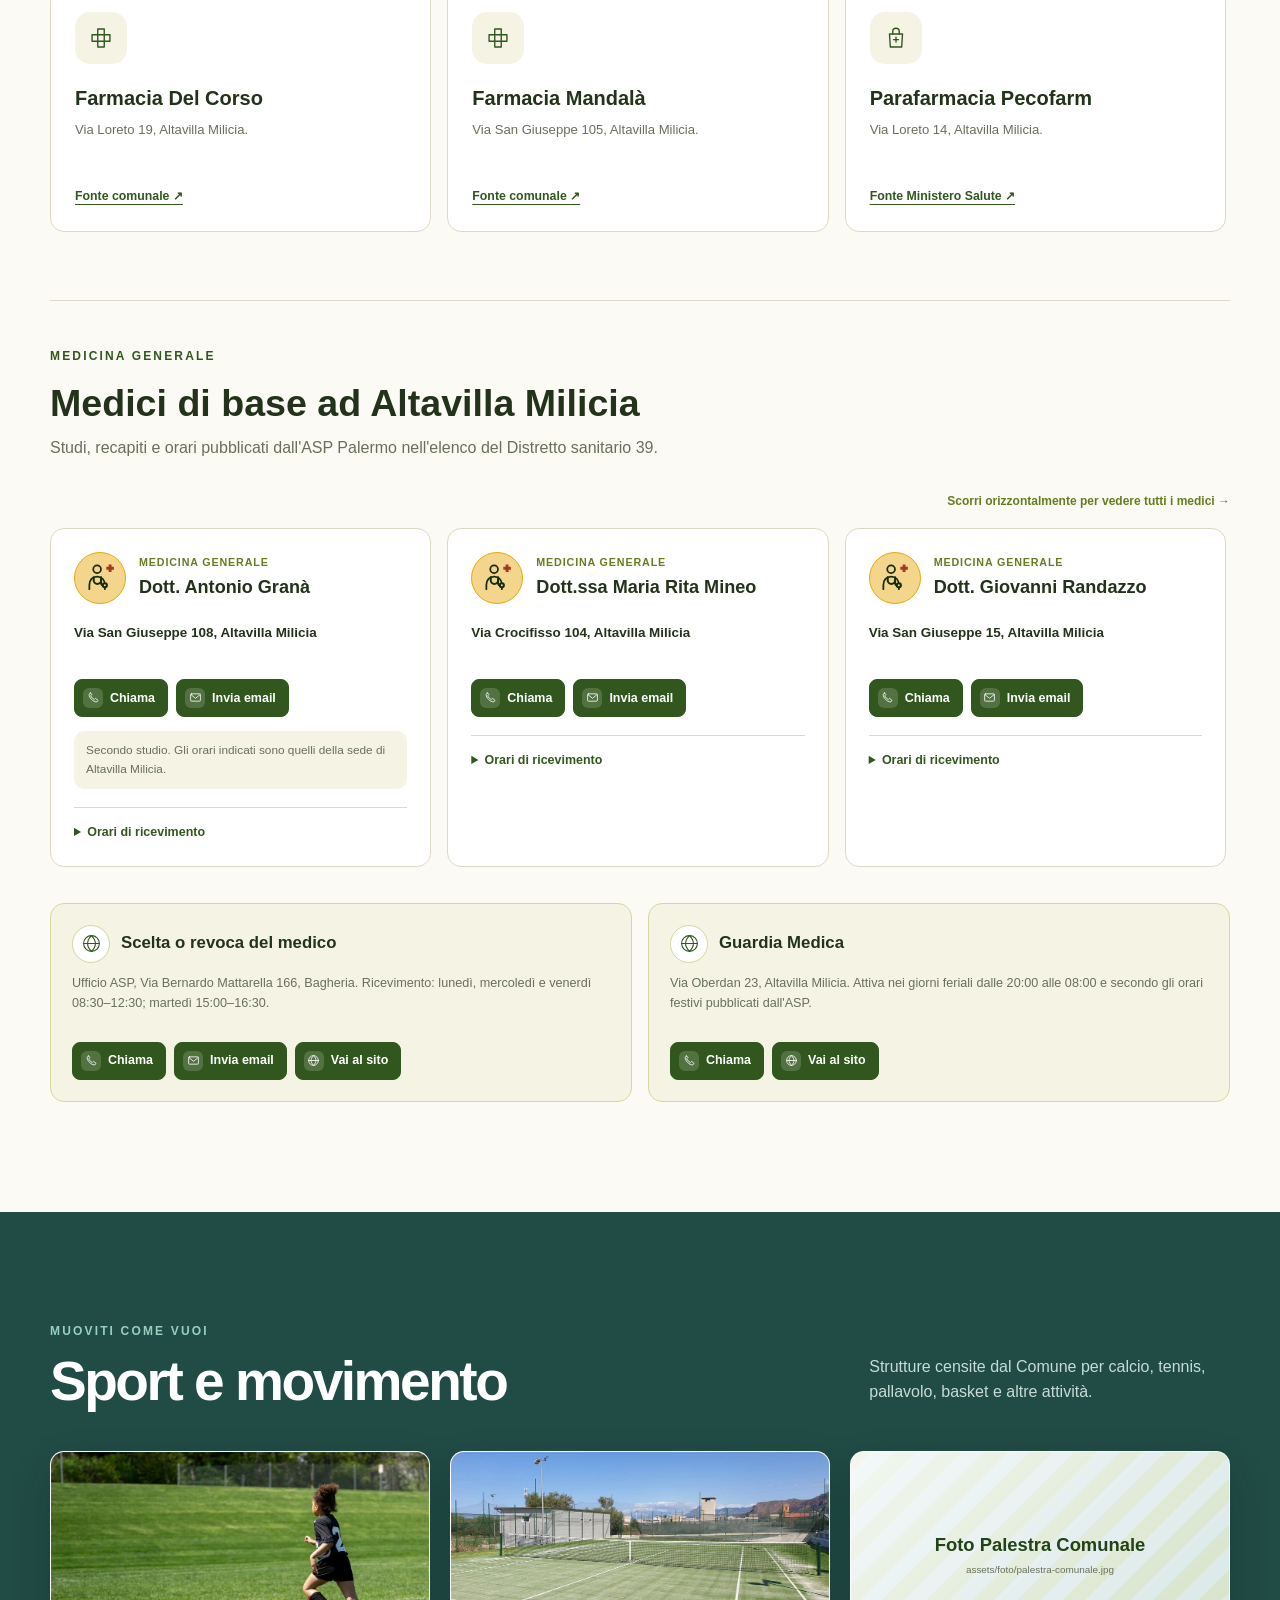
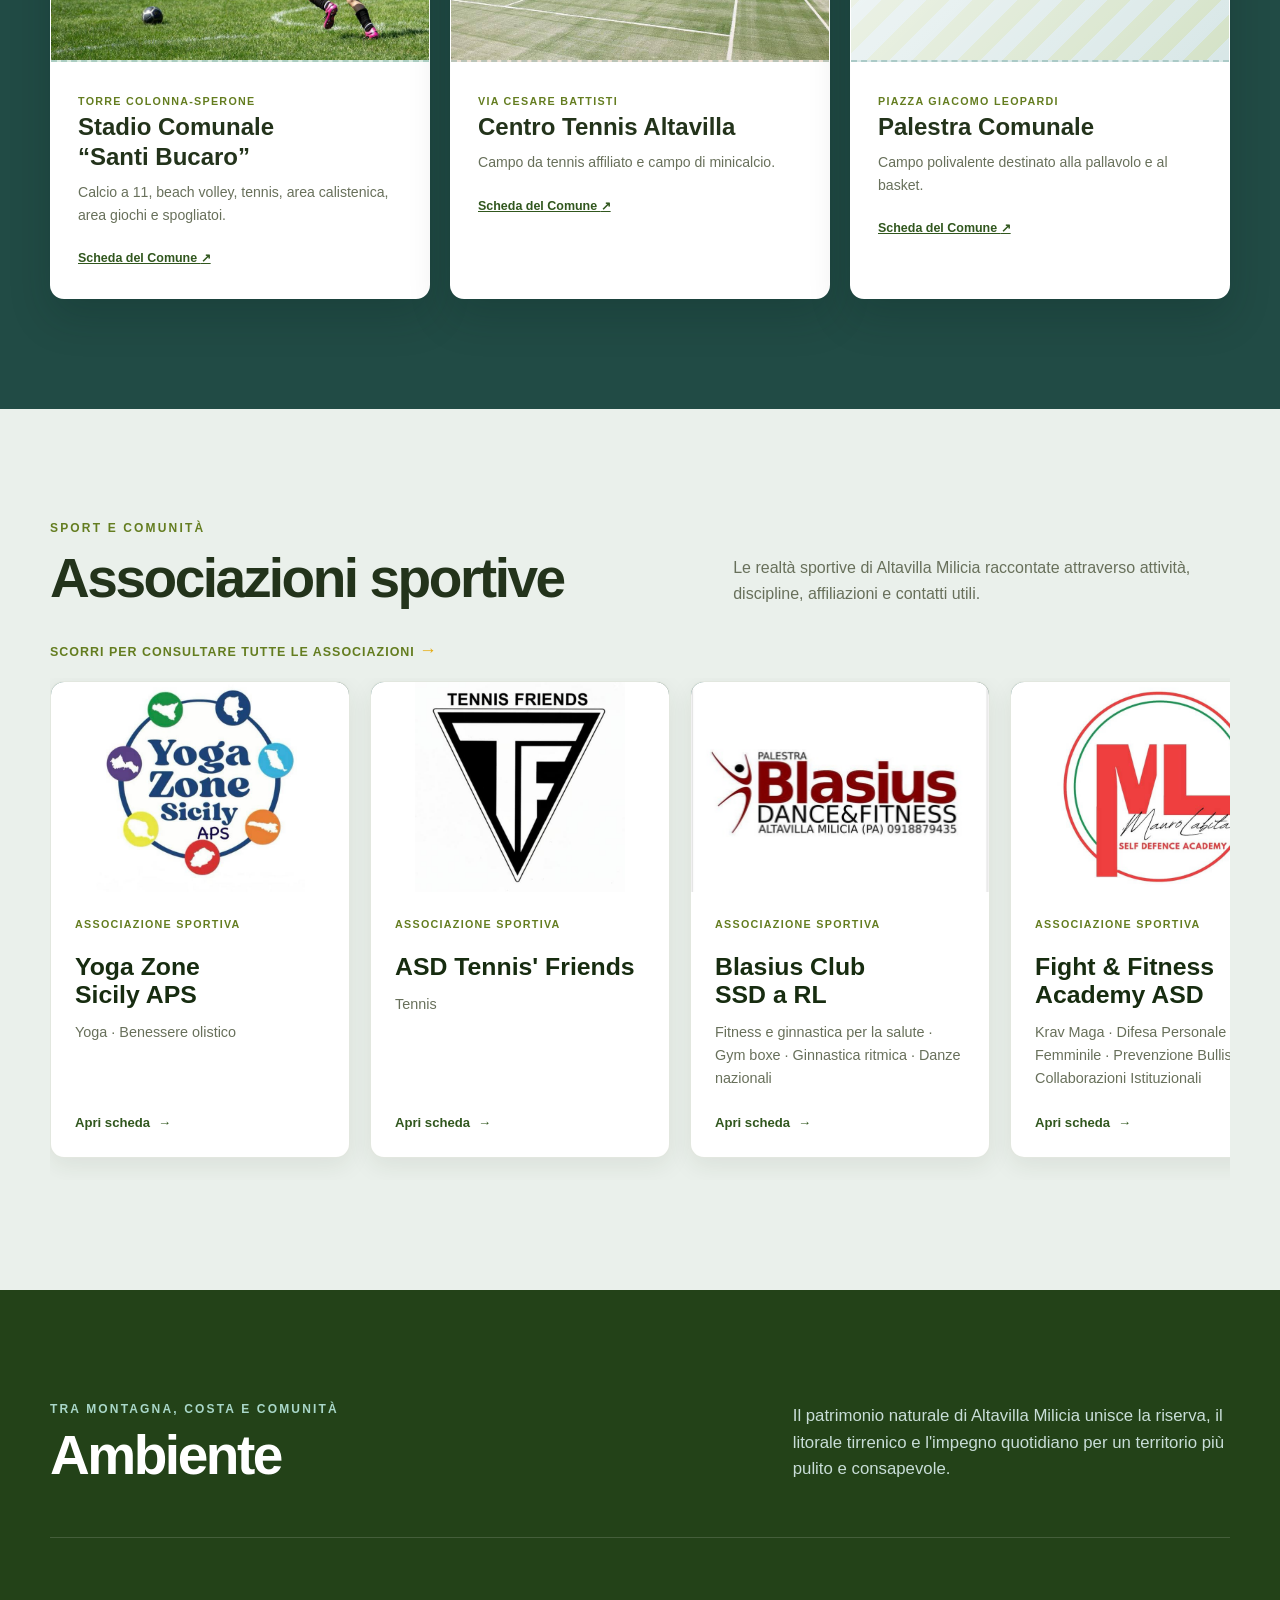
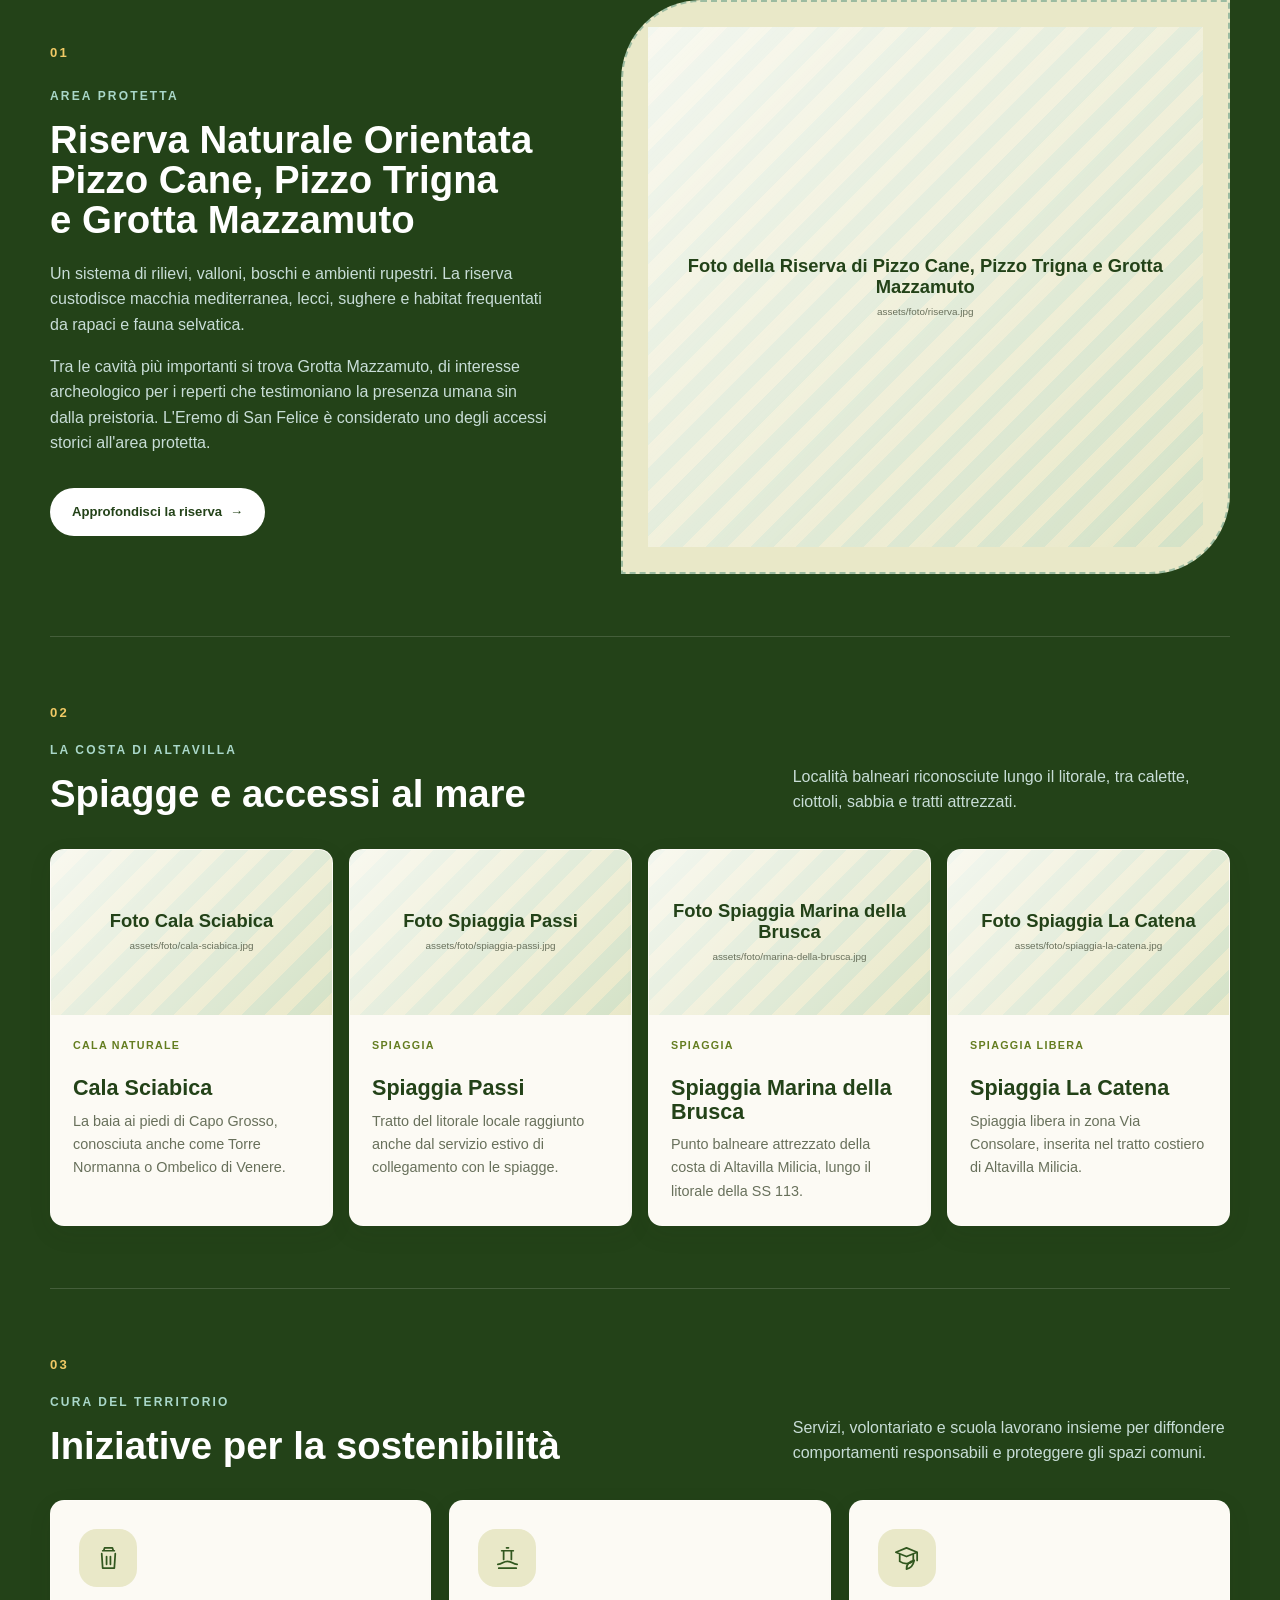
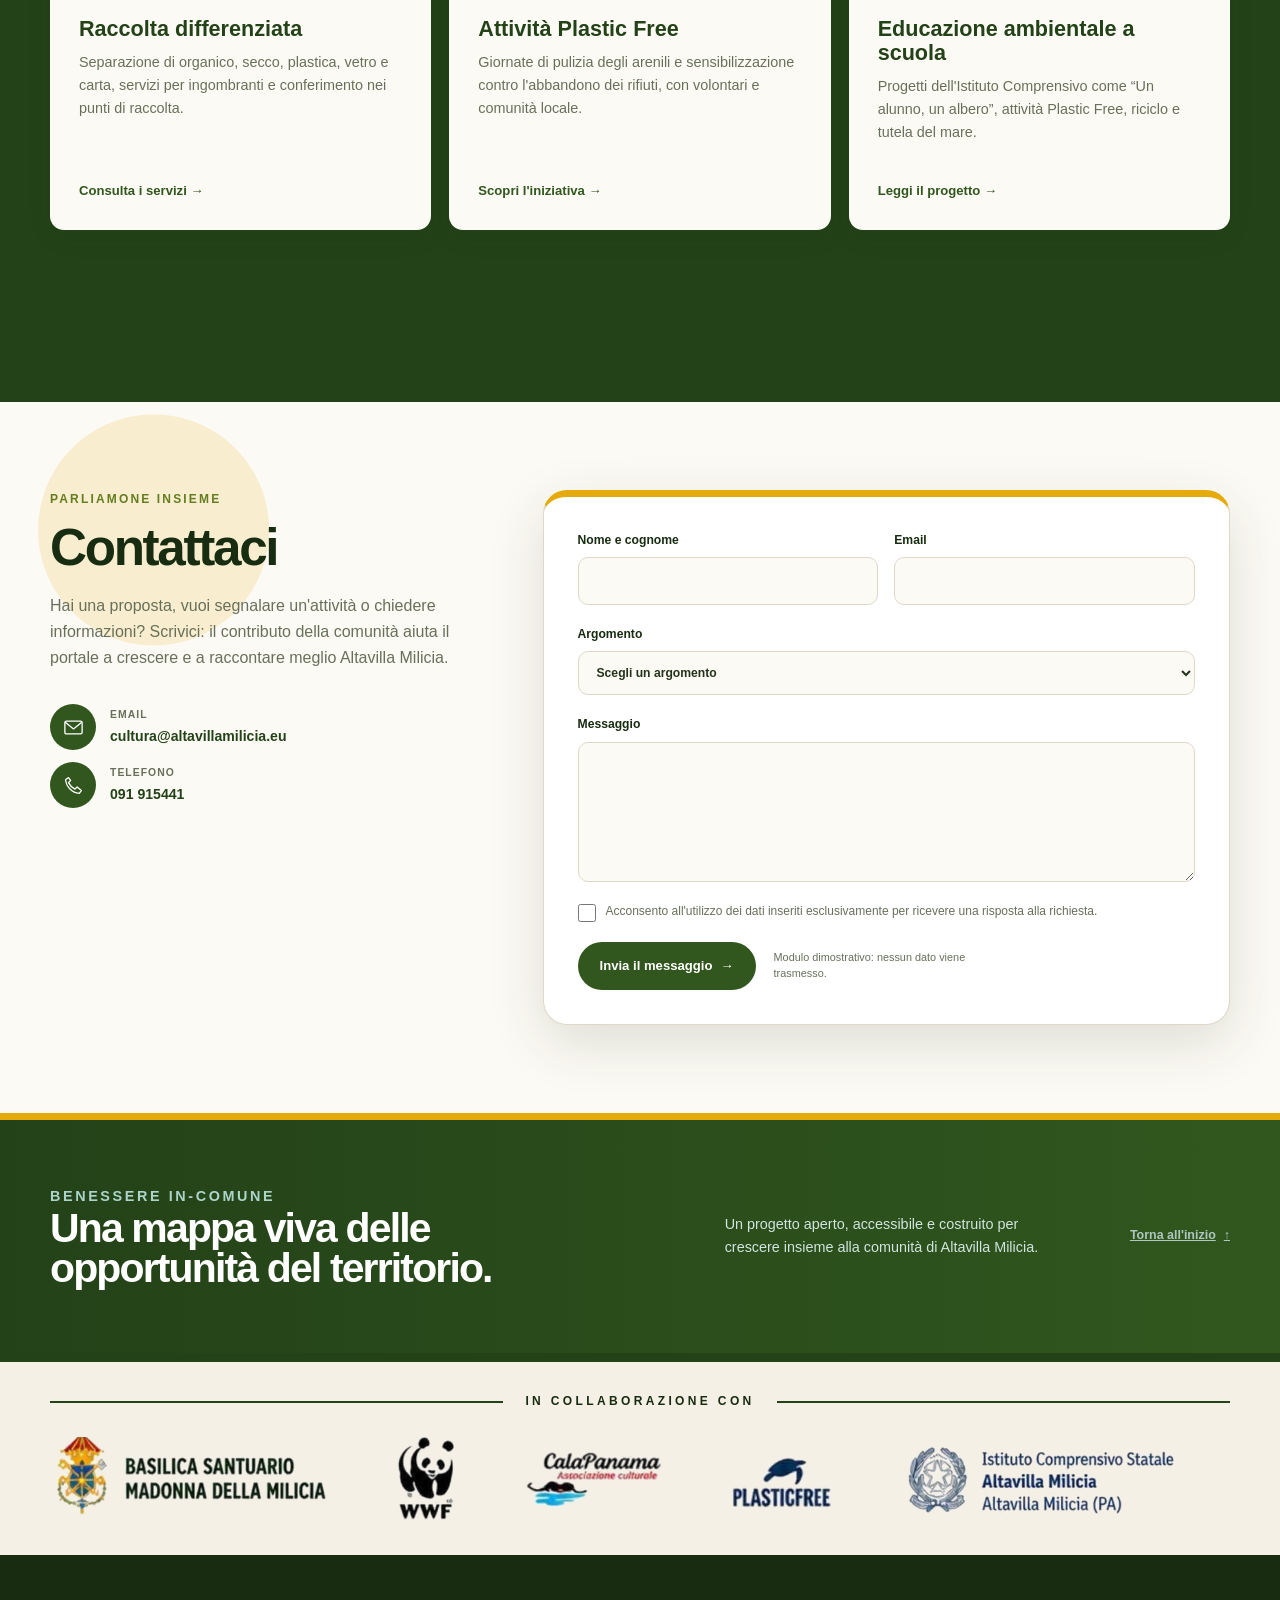
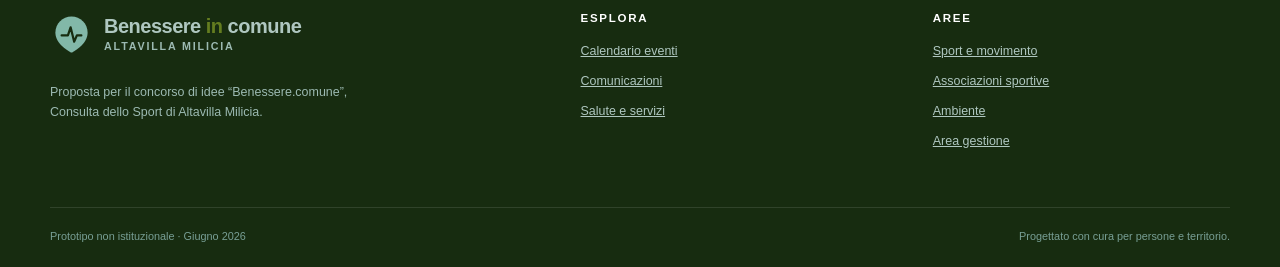
==== commit 0007a925: "Refactor code structure for improved readability and maintainability" ====
--- a/sito/index.html
+++ b/sito/index.html
@@ -9,7 +9,7 @@
     />
     <meta name="theme-color" content="#0b6656" />
     <title>Altavilla Milicia Benessere</title>
-    <link rel="stylesheet" href="css/styles.css?v=20260616-4" />
+    <link rel="stylesheet" href="css/styles.css?v=20260619-13" />
     <script src="data/hero.js" defer></script>
     <script src="data/aree.js" defer></script>
     <script src="data/appuntamenti.js" defer></script>
@@ -22,7 +22,7 @@
     <script src="data/chiusura.js" defer></script>
     <script src="data/contatti.js" defer></script>
     <script src="data/partner.js" defer></script>
-    <script src="js/app.js?v=20260616-4" defer></script>
+    <script src="js/app.js?v=20260619-13" defer></script>
   </head>
   <body>
     <a class="skip-link" href="#contenuto">Vai al contenuto principale</a>
@@ -295,6 +295,9 @@
             <svg viewBox="0 0 24 24" aria-hidden="true"><path d="m6 6 12 12M18 6 6 18" /></svg>
           </button>
         </header>
+        <div class="communication-dialog__media" id="communication-media" hidden>
+          <img id="communication-image" alt="" />
+        </div>
         <p class="communication-dialog__subtitle" id="communication-subtitle"></p>
         <dl class="communication-dialog__meta">
           <div><dt>Tipologia</dt><dd id="communication-type"></dd></div>
@@ -310,6 +313,42 @@
     </dialog>
 
     <dialog
+      class="event-detail-dialog"
+      id="event-detail-dialog"
+      aria-labelledby="event-detail-title"
+      aria-describedby="event-detail-description"
+    >
+      <article class="event-detail-dialog__article">
+        <header class="event-detail-dialog__header">
+          <div>
+            <p class="eyebrow">Calendario ed eventi</p>
+            <h2 id="event-detail-title"></h2>
+          </div>
+          <button class="icon-button" type="button" data-close-event-detail aria-label="Chiudi la scheda evento">
+            <svg viewBox="0 0 24 24" aria-hidden="true"><path d="m6 6 12 12M18 6 6 18" /></svg>
+          </button>
+        </header>
+        <p class="event-detail-dialog__description" id="event-detail-description"></p>
+        <dl class="event-detail-dialog__meta">
+          <div><dt>Data</dt><dd id="event-detail-date"></dd></div>
+          <div><dt>Luogo</dt><dd id="event-detail-place"></dd></div>
+        </dl>
+        <div class="event-detail-dialog__attachment" id="event-detail-attachment" hidden>
+          <span>Documento allegato</span>
+          <a class="button button--primary" id="event-detail-download" href="" download>
+            <span id="event-detail-download-label">Scarica documento</span>
+            <span aria-hidden="true">↓</span>
+          </a>
+        </div>
+        <footer class="event-detail-dialog__footer">
+          <button class="button button--primary" type="button" data-close-event-detail>
+            <span aria-hidden="true">←</span> Torna indietro
+          </button>
+        </footer>
+      </article>
+    </dialog>
+
+    <dialog
       class="archive-dialog"
       id="archive-dialog"
       aria-labelledby="archive-dialog-title"
@@ -326,12 +365,57 @@
           </button>
         </header>
         <p class="archive-dialog__subtitle" id="archive-dialog-subtitle"></p>
-        <div class="archive-list" id="archive-dialog-list"></div>
+        <form class="archive-search" id="archive-search" role="search">
+          <label class="sr-only" for="archive-search-input">Cerca nell'archivio</label>
+          <svg viewBox="0 0 24 24" aria-hidden="true">
+            <circle cx="11" cy="11" r="6.5" />
+            <path d="m16 16 4 4" />
+          </svg>
+          <input id="archive-search-input" type="search" autocomplete="off" />
+          <button type="submit">Cerca</button>
+        </form>
+        <p class="archive-search__status" id="archive-search-status" role="status" aria-live="polite"></p>
+        <div class="archive-list" id="archive-dialog-list" aria-live="polite"></div>
         <footer class="archive-dialog__footer">
           <button class="button button--primary" type="button" data-close-archive>
             <span aria-hidden="true">←</span> Torna indietro
           </button>
         </footer>
+      </article>
+    </dialog>
+
+    <dialog
+      class="association-dialog"
+      id="association-dialog"
+      aria-labelledby="association-dialog-title"
+    >
+      <article class="association-dialog__article">
+        <header class="association-dialog__header">
+          <div>
+            <p class="eyebrow">Associazione sportiva</p>
+            <h2 id="association-dialog-title"></h2>
+          </div>
+          <button class="icon-button" type="button" data-close-association aria-label="Chiudi la scheda associazione">
+            <svg viewBox="0 0 24 24" aria-hidden="true"><path d="m6 6 12 12M18 6 6 18" /></svg>
+          </button>
+        </header>
+        <div class="association-dialog__photo">
+          <span aria-hidden="true"></span>
+          <img id="association-dialog-photo" alt="" hidden />
+        </div>
+        <section class="association-dialog__section">
+          <span>Affiliazione</span>
+          <p id="association-dialog-affiliation"></p>
+        </section>
+        <section class="association-dialog__section">
+          <span>Discipline praticate</span>
+          <ul class="association-dialog__disciplines" id="association-dialog-disciplines"></ul>
+        </section>
+        <section class="association-dialog__section">
+          <span>Descrizione</span>
+          <p id="association-dialog-description"></p>
+        </section>
+        <footer class="association-dialog__contacts" id="association-dialog-contacts"></footer>
       </article>
     </dialog>
 
--- a/sito/css/styles.css
+++ b/sito/css/styles.css
@@ -1121,20 +1121,19 @@
 
 .beach-card {
   min-height: 275px;
-}
-
-.beach-card__icon {
-  display: grid;
-  width: 48px;
-  height: 48px;
-  margin-bottom: 28px;
-  color: var(--white);
-  background: var(--blue);
-  border-radius: 50%;
-  font-size: 2rem;
-  font-weight: 700;
-  line-height: 1;
-  place-items: center;
+  padding: 0;
+  overflow: hidden;
+}
+
+.beach-card__media {
+  height: 165px;
+}
+
+.beach-card__body {
+  display: flex;
+  padding: 22px;
+  flex: 1;
+  flex-direction: column;
 }
 
 .beach-card .tag {
@@ -1150,7 +1149,7 @@
   line-height: 1.1;
 }
 
-.beach-card > p:last-child,
+.beach-card__body > p:last-child,
 .sustainability-card > p {
   margin-bottom: 0;
   color: var(--muted);
@@ -1326,6 +1325,58 @@
   border: 1px solid rgba(11, 102, 86, 0.08);
   border-radius: var(--radius-md);
   box-shadow: var(--shadow-sm);
+}
+
+.content-media {
+  position: relative;
+  overflow: hidden;
+  background: var(--green-100);
+}
+
+.content-media img {
+  position: absolute;
+  z-index: 1;
+  inset: 0;
+  width: 100%;
+  height: 100%;
+  object-fit: cover;
+}
+
+.content-media img[hidden] {
+  display: none;
+}
+
+.content-media__placeholder {
+  display: grid;
+  width: 100%;
+  height: 100%;
+  min-height: inherit;
+  padding: 24px;
+  color: var(--green-900);
+  background:
+    linear-gradient(135deg, rgba(255, 255, 255, 0.72), transparent),
+    repeating-linear-gradient(
+      -45deg,
+      var(--green-100) 0 16px,
+      #d4e2c7 16px 32px
+    );
+  place-content: center;
+  text-align: center;
+}
+
+.content-media__placeholder span {
+  font-family: var(--font-display);
+  font-size: 1.15rem;
+  font-weight: 900;
+  line-height: 1.15;
+}
+
+.content-media__placeholder small {
+  display: block;
+  margin-top: 7px;
+  color: var(--muted);
+  font-size: 0.62rem;
+  overflow-wrap: anywhere;
 }
 
 .activity-card__art {
@@ -1873,9 +1924,9 @@
 
 .association-grid {
   display: grid;
-  grid-auto-columns: minmax(330px, calc((100% - 54px) / 4));
+  grid-auto-columns: minmax(300px, calc((100% - 40px) / 3));
   grid-auto-flow: column;
-  gap: 18px;
+  gap: 20px;
   padding: 3px 2px 22px;
   overflow-x: auto;
   overscroll-behavior-inline: contain;
@@ -1890,12 +1941,12 @@
 
 .association-card {
   display: flex;
-  height: 520px;
+  min-height: 410px;
   overflow: hidden;
   color: var(--green-950);
   background: var(--white);
   border: 1px solid rgba(49, 87, 30, 0.14);
-  border-radius: 26px;
+  border-radius: var(--radius-md);
   box-shadow: var(--shadow-sm);
   scroll-snap-align: start;
   flex-direction: column;
@@ -1903,20 +1954,27 @@
 
 .association-card__media {
   position: relative;
-  min-height: 125px;
+  display: grid;
+  min-height: 210px;
   overflow: hidden;
   background:
     radial-gradient(circle at 80% 15%, rgba(242, 201, 105, 0.36), transparent 30%),
     linear-gradient(135deg, #2f665c, #173d38);
+  place-items: center;
 }
 
 .association-card__media img {
   position: absolute;
   z-index: 1;
+  inset: 0;
   width: 100%;
   height: 100%;
+  object-fit: contain;
+  background: var(--white);
+}
+
+.association-card__media img.association-card__logo--cover {
   object-fit: cover;
-  inset: 0;
 }
 
 .association-card__media img[hidden] {
@@ -1924,9 +1982,9 @@
 }
 
 .association-card__placeholder {
-  display: grid;
-  height: 100%;
-  min-height: 125px;
+  position: absolute;
+  display: grid;
+  inset: 0;
   color: rgba(255, 255, 255, 0.78);
   place-content: center;
   text-align: center;
@@ -1960,120 +2018,38 @@
 
 .association-card__body {
   display: flex;
-  padding: 16px 18px 10px;
+  padding: 24px;
   flex: 1;
   flex-direction: column;
 }
 
 .association-card__body h3 {
-  margin: 0 0 10px;
+  margin: 10px 0 12px;
   color: var(--green-950);
-  font-size: 1.2rem;
-  line-height: 1.08;
-}
-
-.association-card__detail {
-  padding: 8px 0;
-  border-top: 1px solid var(--line);
-}
-
-.association-card__detail > span {
-  display: block;
-  margin-bottom: 5px;
-  color: var(--green-700);
-  font-size: 0.62rem;
-  font-weight: 900;
-  letter-spacing: 0.08em;
-  text-transform: uppercase;
-}
-
-.association-card__detail strong {
-  display: block;
-  font-size: 0.78rem;
-  line-height: 1.35;
-}
-
-.association-card__detail ul {
-  display: flex;
-  flex-wrap: wrap;
-  gap: 6px;
-  margin: 0;
+  font-size: 1.55rem;
+  line-height: 1.12;
+}
+
+.association-card__disciplines {
+  margin: 0 0 22px;
+  color: var(--muted);
+  font-size: 0.9rem;
+  line-height: 1.6;
+}
+
+.association-card__action {
+  display: inline-flex;
+  align-items: center;
+  align-self: flex-start;
+  gap: 8px;
+  margin-top: auto;
   padding: 0;
-  list-style: none;
-}
-
-.association-card__detail li {
-  padding: 4px 7px;
   color: var(--green-800);
-  background: var(--green-100);
-  border-radius: 7px;
-  font-size: 0.62rem;
-  font-weight: 800;
-}
-
-.association-card__body > p {
-  display: -webkit-box;
-  margin: 9px 0 0;
-  overflow: hidden;
-  color: var(--muted);
-  font-size: 0.79rem;
-  line-height: 1.5;
-  -webkit-box-orient: vertical;
-  -webkit-line-clamp: 3;
-}
-
-.association-card__footer {
-  padding: 0 18px 15px;
-}
-
-.association-card__contacts {
-  display: grid;
-  grid-template-columns: 1fr 1fr;
-  gap: 8px;
-}
-
-.association-contact {
-  display: flex;
-  min-height: 38px;
-  align-items: center;
-  justify-content: center;
-  gap: 7px;
-  padding: 7px;
-  color: var(--white);
-  background: var(--green-800);
-  border-radius: 10px;
-  font-size: 0.67rem;
-  font-weight: 900;
-  text-align: center;
-}
-
-.association-contact:hover {
-  background: var(--green-950);
-}
-
-.association-contact--disabled {
-  color: #71807c;
-  background: #edf1ef;
-  cursor: default;
-}
-
-.association-contact--disabled:hover {
-  background: #edf1ef;
-}
-
-.association-contact__icon {
-  display: grid;
-  flex: 0 0 20px;
-  place-items: center;
-}
-
-.association-contact__icon svg {
-  width: 18px;
-  fill: none;
-  stroke: currentColor;
-  stroke-linecap: round;
-  stroke-linejoin: round;
-  stroke-width: 1.8;
+  background: transparent;
+  border: 0;
+  font-size: 0.82rem;
+  font-weight: 850;
+  cursor: pointer;
 }
 
 .news-grid {
@@ -2086,11 +2062,32 @@
   display: flex;
   flex-direction: column;
   min-height: 275px;
-  padding: 28px;
+  padding: 0;
+  overflow: hidden;
   background: var(--white);
   border: 1px solid rgba(11, 102, 86, 0.08);
   border-radius: var(--radius-md);
   box-shadow: var(--shadow-sm);
+}
+
+.news-card--no-image {
+  min-height: 0;
+}
+
+.news-card--no-image .news-card__body {
+  min-height: 250px;
+}
+
+.news-card__media {
+  height: 180px;
+  flex: 0 0 auto;
+}
+
+.news-card__body {
+  display: flex;
+  padding: 25px 27px 28px;
+  flex: 1;
+  flex-direction: column;
 }
 
 .news-card:first-child {
@@ -2124,6 +2121,18 @@
 .news-card p {
   color: var(--muted);
   font-size: 0.86rem;
+}
+
+.news-card__description,
+.management-news-card__description {
+  display: -webkit-box;
+  overflow: hidden;
+  -webkit-box-orient: vertical;
+  -webkit-line-clamp: 3;
+}
+
+.news-card__description {
+  line-height: 1.6;
 }
 
 .news-card:first-child p {
@@ -2764,6 +2773,22 @@
   font-size: clamp(2rem, 5vw, 3.15rem);
 }
 
+.communication-dialog__media {
+  max-height: 360px;
+  margin-top: 24px;
+  overflow: hidden;
+  background: var(--green-100);
+  border-radius: var(--radius-md);
+}
+
+.communication-dialog__media img {
+  display: block;
+  width: 100%;
+  max-height: 360px;
+  height: auto;
+  object-fit: cover;
+}
+
 .communication-dialog__subtitle {
   max-width: 650px;
   margin: 24px 0;
@@ -2827,6 +2852,99 @@
   margin-bottom: 0;
 }
 
+.event-detail-dialog__attachment {
+  display: flex;
+  align-items: center;
+  justify-content: space-between;
+  gap: 18px;
+  margin-top: 26px;
+  padding: 18px;
+  background: var(--green-050);
+  border: 1px solid var(--green-200);
+  border-radius: var(--radius-md);
+}
+
+.event-detail-dialog__attachment[hidden] {
+  display: none;
+}
+
+.event-detail-dialog__attachment > span {
+  color: var(--green-900);
+  font-size: 0.75rem;
+  font-weight: 900;
+  letter-spacing: 0.08em;
+  text-transform: uppercase;
+}
+
+.event-detail-dialog {
+  width: min(760px, calc(100% - 30px));
+  max-height: min(820px, calc(100vh - 30px));
+  overflow: auto;
+  border-top: 8px solid var(--accent);
+}
+
+.event-detail-dialog__article {
+  padding: 34px;
+}
+
+.event-detail-dialog__header {
+  display: flex;
+  align-items: flex-start;
+  justify-content: space-between;
+  gap: 30px;
+}
+
+.event-detail-dialog__header h2 {
+  max-width: 600px;
+  margin: 0;
+  color: var(--green-950);
+  font-size: clamp(2rem, 5vw, 3.15rem);
+}
+
+.event-detail-dialog__description {
+  margin: 24px 0;
+  color: var(--muted);
+  font-size: 1.05rem;
+  font-weight: 600;
+  line-height: 1.7;
+}
+
+.event-detail-dialog__meta {
+  display: grid;
+  grid-template-columns: repeat(2, minmax(0, 1fr));
+  gap: 12px;
+  margin: 0;
+}
+
+.event-detail-dialog__meta div {
+  padding: 15px 17px;
+  background: #fff8e7;
+  border: 1px solid rgba(229, 170, 11, 0.25);
+  border-radius: 10px;
+}
+
+.event-detail-dialog__meta dt {
+  margin-bottom: 4px;
+  color: var(--coral);
+  font-size: 0.68rem;
+  font-weight: 900;
+  letter-spacing: 0.12em;
+  text-transform: uppercase;
+}
+
+.event-detail-dialog__meta dd {
+  margin: 0;
+  color: var(--green-950);
+  font-weight: 850;
+}
+
+.event-detail-dialog__footer {
+  display: flex;
+  margin-top: 30px;
+  padding-top: 24px;
+  border-top: 1px solid var(--line);
+}
+
 .communication-dialog__footer {
   display: flex;
   margin-top: 30px;
@@ -2876,7 +2994,79 @@
   line-height: 1.65;
 }
 
+.archive-search {
+  display: grid;
+  grid-template-columns: auto minmax(0, 1fr) auto;
+  align-items: center;
+  gap: 12px;
+  margin-bottom: 10px;
+  padding: 7px 7px 7px 16px;
+  background: var(--white);
+  border: 1px solid var(--green-200);
+  border-radius: 999px;
+  box-shadow: var(--shadow-sm);
+}
+
+.archive-search svg {
+  width: 20px;
+  fill: none;
+  stroke: var(--green-700);
+  stroke-linecap: round;
+  stroke-width: 1.8;
+}
+
+.archive-search input {
+  min-width: 0;
+  padding: 9px 0;
+  color: var(--ink);
+  background: transparent;
+  border: 0;
+  outline: 0;
+  font: inherit;
+}
+
+.archive-search button {
+  min-height: 42px;
+  padding: 9px 20px;
+  color: var(--white);
+  background: var(--green-800);
+  border: 0;
+  border-radius: 999px;
+  font-weight: 850;
+  cursor: pointer;
+}
+
+.archive-search:focus-within {
+  border-color: var(--green-700);
+  box-shadow: 0 0 0 3px rgba(100, 125, 32, 0.15);
+}
+
+.archive-search__status {
+  min-height: 24px;
+  margin: 0 0 14px;
+  color: var(--muted);
+  font-size: 0.86rem;
+  font-weight: 650;
+}
+
 .archive-list {
+  display: grid;
+  gap: 14px;
+}
+
+.archive-group + .archive-group {
+  margin-top: 30px;
+  padding-top: 28px;
+  border-top: 1px solid var(--line);
+}
+
+.archive-group > h3 {
+  margin: 0 0 16px;
+  color: var(--green-950);
+  font-size: 1.55rem;
+}
+
+.archive-group__list {
   display: grid;
   gap: 14px;
 }
@@ -2926,6 +3116,155 @@
   margin-top: 28px;
   padding-top: 22px;
   border-top: 1px solid var(--line);
+}
+
+.association-dialog {
+  width: min(820px, calc(100% - 30px));
+  overflow: auto;
+  border-top: 8px solid var(--green-800);
+}
+
+.association-dialog__article {
+  padding: 34px;
+}
+
+.association-dialog__header {
+  display: flex;
+  align-items: flex-start;
+  justify-content: space-between;
+  gap: 24px;
+  margin-bottom: 28px;
+}
+
+.association-dialog__photo {
+  position: relative;
+  display: grid;
+  width: calc(100% - 8px);
+  height: min(420px, 52vh);
+  margin: 0 auto 8px;
+  overflow: hidden;
+  color: var(--white);
+  background: linear-gradient(135deg, #2f665c, #173d38);
+  border-radius: var(--radius-md);
+  place-items: center;
+}
+
+.association-dialog__photo > span {
+  display: grid;
+  width: 52px;
+  height: 52px;
+  border: 1px solid rgba(255, 255, 255, 0.35);
+  border-radius: 50%;
+  place-items: center;
+}
+
+.association-dialog__photo svg {
+  width: 28px;
+  fill: none;
+  stroke: currentColor;
+  stroke-linecap: round;
+  stroke-linejoin: round;
+  stroke-width: 1.8;
+}
+
+.association-dialog__photo img {
+  position: absolute;
+  z-index: 1;
+  inset: 0;
+  width: 100%;
+  height: 100%;
+  object-fit: cover;
+}
+
+.association-dialog__header .eyebrow {
+  margin-bottom: 7px;
+}
+
+.association-dialog__header h2 {
+  max-width: 560px;
+  margin: 0;
+  color: var(--green-950);
+  font-size: clamp(2rem, 5vw, 3.15rem);
+}
+
+.association-dialog__section {
+  padding: 22px 0;
+  border-top: 1px solid var(--line);
+}
+
+.association-dialog__section > span {
+  display: block;
+  margin-bottom: 9px;
+  color: var(--green-700);
+  font-size: 0.7rem;
+  font-weight: 900;
+  letter-spacing: 0.12em;
+  text-transform: uppercase;
+}
+
+.association-dialog__section p {
+  margin: 0;
+  color: var(--ink);
+  line-height: 1.7;
+}
+
+.association-dialog__disciplines {
+  display: flex;
+  flex-wrap: wrap;
+  gap: 8px;
+  margin: 0;
+  padding: 0;
+  list-style: none;
+}
+
+.association-dialog__disciplines li {
+  padding: 7px 11px;
+  color: var(--green-900);
+  background: var(--green-100);
+  border-radius: 999px;
+  font-size: 0.76rem;
+  font-weight: 850;
+}
+
+.association-dialog__contacts {
+  display: flex;
+  flex-wrap: wrap;
+  gap: 10px;
+  padding-top: 24px;
+  border-top: 1px solid var(--line);
+}
+
+.association-dialog__contact {
+  display: inline-flex;
+  min-height: 44px;
+  align-items: center;
+  gap: 8px;
+  padding: 10px 16px;
+  color: var(--white);
+  background: var(--green-800);
+  border-radius: 999px;
+  font-size: 0.78rem;
+  font-weight: 850;
+  text-decoration: none;
+}
+
+.association-dialog__contact:hover {
+  background: var(--green-950);
+}
+
+.association-dialog__contact span {
+  display: grid;
+  width: 21px;
+  place-items: center;
+}
+
+.association-dialog__contact svg {
+  width: 19px;
+  fill: none;
+  stroke: currentColor;
+  stroke-linecap: round;
+  stroke-linejoin: round;
+  stroke-width: 1.8;
 }
 
 .noscript-message {
@@ -3068,6 +3407,11 @@
   background: var(--cream);
 }
 
+.management-dashboard__shell {
+  width: min(1400px, calc(100% - 40px));
+  max-width: none;
+}
+
 .management-toolbar {
   display: flex;
   align-items: end;
@@ -3087,12 +3431,15 @@
 
 .management-stats {
   display: grid;
-  grid-template-columns: repeat(3, minmax(0, 1fr));
-  gap: 14px;
+  grid-template-columns: 1fr;
   margin-bottom: 24px;
 }
 
 .management-stats article {
+  display: flex;
+  align-items: center;
+  justify-content: space-between;
+  gap: 24px;
   padding: 18px 20px;
   background: var(--white);
   border: 1px solid var(--line);
@@ -3102,7 +3449,7 @@
 
 .management-stats span {
   display: block;
-  margin-bottom: 4px;
+  margin-bottom: 0;
   color: var(--muted);
   font-size: 0.7rem;
   font-weight: 900;
@@ -3111,9 +3458,103 @@
 }
 
 .management-stats strong {
+  text-align: right;
   color: var(--green-950);
   font-family: var(--font-display);
   font-size: 1.55rem;
+}
+
+.management-content-grid {
+  display: grid;
+  grid-template-columns: repeat(2, minmax(0, 1fr));
+  gap: 22px;
+}
+
+.management-content-panel {
+  display: flex;
+  height: 760px;
+  min-width: 0;
+  padding: 24px;
+  overflow: hidden;
+  background: rgba(255, 255, 255, 0.6);
+  border: 1px solid var(--line);
+  border-radius: var(--radius-lg);
+  box-shadow: var(--shadow-sm);
+  flex-direction: column;
+}
+
+.management-content-panel .management-toolbar {
+  align-items: center;
+  margin-bottom: 18px;
+}
+
+.management-content-panel .management-toolbar h2 {
+  font-size: clamp(1.9rem, 3vw, 2.8rem);
+}
+
+.management-content-panel .management-toolbar .button {
+  flex: 0 0 auto;
+}
+
+.management-search {
+  display: grid;
+  grid-template-columns: auto minmax(0, 1fr);
+  align-items: center;
+  gap: 10px;
+  padding: 10px 14px;
+  background: var(--white);
+  border: 1px solid var(--green-200);
+  border-radius: 999px;
+}
+
+.management-search:focus-within {
+  border-color: var(--green-700);
+  box-shadow: 0 0 0 3px rgba(100, 125, 32, 0.14);
+}
+
+.management-search svg {
+  width: 19px;
+  fill: none;
+  stroke: var(--green-700);
+  stroke-linecap: round;
+  stroke-width: 1.8;
+}
+
+.management-search input {
+  min-width: 0;
+  padding: 4px 0;
+  color: var(--ink);
+  background: transparent;
+  border: 0;
+  outline: 0;
+  font: inherit;
+}
+
+.management-search__status {
+  min-height: 24px;
+  margin: 8px 2px 10px;
+  color: var(--muted);
+  font-size: 0.82rem;
+  font-weight: 650;
+}
+
+.management-scroll-area {
+  min-height: 0;
+  padding-right: 8px;
+  overflow-y: auto;
+  overscroll-behavior: contain;
+  scrollbar-color: var(--green-600) transparent;
+  scrollbar-width: thin;
+  flex: 1;
+}
+
+.management-scroll-area::-webkit-scrollbar {
+  width: 8px;
+}
+
+.management-scroll-area::-webkit-scrollbar-thumb {
+  background: var(--green-600);
+  border-radius: 999px;
 }
 
 .management-list {
@@ -3131,7 +3572,26 @@
   box-shadow: var(--shadow-sm);
 }
 
+.management-content-panel .management-news-card {
+  grid-template-columns: 155px minmax(0, 1fr);
+  border-radius: var(--radius-md);
+}
+
+.management-content-panel .management-news-card--no-image {
+  grid-template-columns: minmax(0, 1fr);
+}
+
+.management-content-panel .management-news-card__body {
+  padding: 20px;
+}
+
+.management-content-panel .management-news-card__media,
+.management-content-panel .management-news-card__placeholder {
+  min-height: 175px;
+}
+
 .management-news-card__media {
+  position: relative;
   min-height: 190px;
   background:
     radial-gradient(circle at 78% 20%, rgba(229, 170, 11, 0.24), transparent 28%),
@@ -3139,9 +3599,15 @@
 }
 
 .management-news-card__media img {
+  position: absolute;
+  inset: 0;
   width: 100%;
   height: 100%;
   object-fit: cover;
+}
+
+.management-news-card__media img[hidden] {
+  display: none;
 }
 
 .management-news-card__placeholder {
@@ -3205,6 +3671,10 @@
   color: var(--muted);
 }
 
+.management-news-card__description {
+  line-height: 1.6;
+}
+
 .management-card-actions {
   display: flex;
   flex-wrap: wrap;
@@ -3355,9 +3825,55 @@
   border-radius: var(--radius-md);
 }
 
-.management-preview span {
+.management-preview__header {
+  display: flex;
+  align-items: center;
+  justify-content: space-between;
+  gap: 14px;
+  margin-bottom: 10px;
+}
+
+.management-attachment-preview {
+  display: flex;
+  align-items: center;
+  justify-content: space-between;
+  gap: 14px;
+  margin-top: 12px;
+  padding: 14px;
+  background: var(--green-050);
+  border: 1px solid var(--green-200);
+  border-radius: var(--radius-md);
+}
+
+.management-attachment-preview[hidden] {
+  display: none;
+}
+
+.management-attachment-preview span,
+.management-attachment-badge {
+  color: var(--green-700);
+  font-size: 0.7rem;
+  font-weight: 900;
+  letter-spacing: 0.06em;
+  text-transform: uppercase;
+}
+
+.management-attachment-preview strong {
+  color: var(--green-950);
+  overflow-wrap: anywhere;
+}
+
+.management-attachment-badge {
+  display: inline-flex;
+  align-self: flex-start;
+  margin-top: 14px;
+  padding: 6px 9px;
+  background: var(--green-100);
+  border-radius: 999px;
+}
+
+.management-preview__header > span {
   display: block;
-  margin-bottom: 10px;
   color: var(--green-700);
   font-size: 0.7rem;
   font-weight: 900;
@@ -3442,6 +3958,14 @@
 }
 
 @media (max-width: 1050px) {
+  .management-content-grid {
+    grid-template-columns: 1fr;
+  }
+
+  .management-content-panel {
+    height: 680px;
+  }
+
   .nav-toggle {
     display: block;
   }
@@ -3694,7 +4218,16 @@
     align-self: flex-start;
   }
 
+  .management-content-panel {
+    height: 640px;
+    padding: 20px;
+  }
+
   .management-news-card {
+    grid-template-columns: 1fr;
+  }
+
+  .management-content-panel .management-news-card {
     grid-template-columns: 1fr;
   }
 
@@ -3915,21 +4448,16 @@
   }
 
   .association-grid {
-    grid-auto-columns: minmax(300px, 88%);
+    grid-auto-columns: minmax(285px, 88%);
     margin-right: -14px;
   }
 
-  .association-card__media,
-  .association-card__placeholder {
-    min-height: 120px;
+  .association-card__media {
+    min-height: 190px;
   }
 
   .association-card__body {
-    padding: 18px 18px 12px;
-  }
-
-  .association-card__footer {
-    padding: 0 18px 17px;
+    padding: 22px;
   }
 
   .news-card:first-child {
@@ -4006,9 +4534,43 @@
   .search-dialog__header,
   .environment-dialog__article,
   .communication-dialog__article,
-  .archive-dialog__article {
+  .event-detail-dialog__article,
+  .archive-dialog__article,
+  .association-dialog__article {
     padding-right: 20px;
     padding-left: 20px;
+  }
+
+  .event-detail-dialog__meta {
+    grid-template-columns: 1fr;
+  }
+
+  .event-detail-dialog__attachment {
+    align-items: flex-start;
+    flex-direction: column;
+  }
+
+  .archive-search {
+    grid-template-columns: auto minmax(0, 1fr);
+    border-radius: var(--radius-md);
+  }
+
+  .archive-search button {
+    grid-column: 1 / -1;
+    width: 100%;
+  }
+
+  .association-dialog__photo {
+    width: 100%;
+    height: 250px;
+  }
+
+  .association-dialog__contacts {
+    flex-direction: column;
+  }
+
+  .association-dialog__contact {
+    justify-content: center;
   }
 
   .environment-dialog__meta,
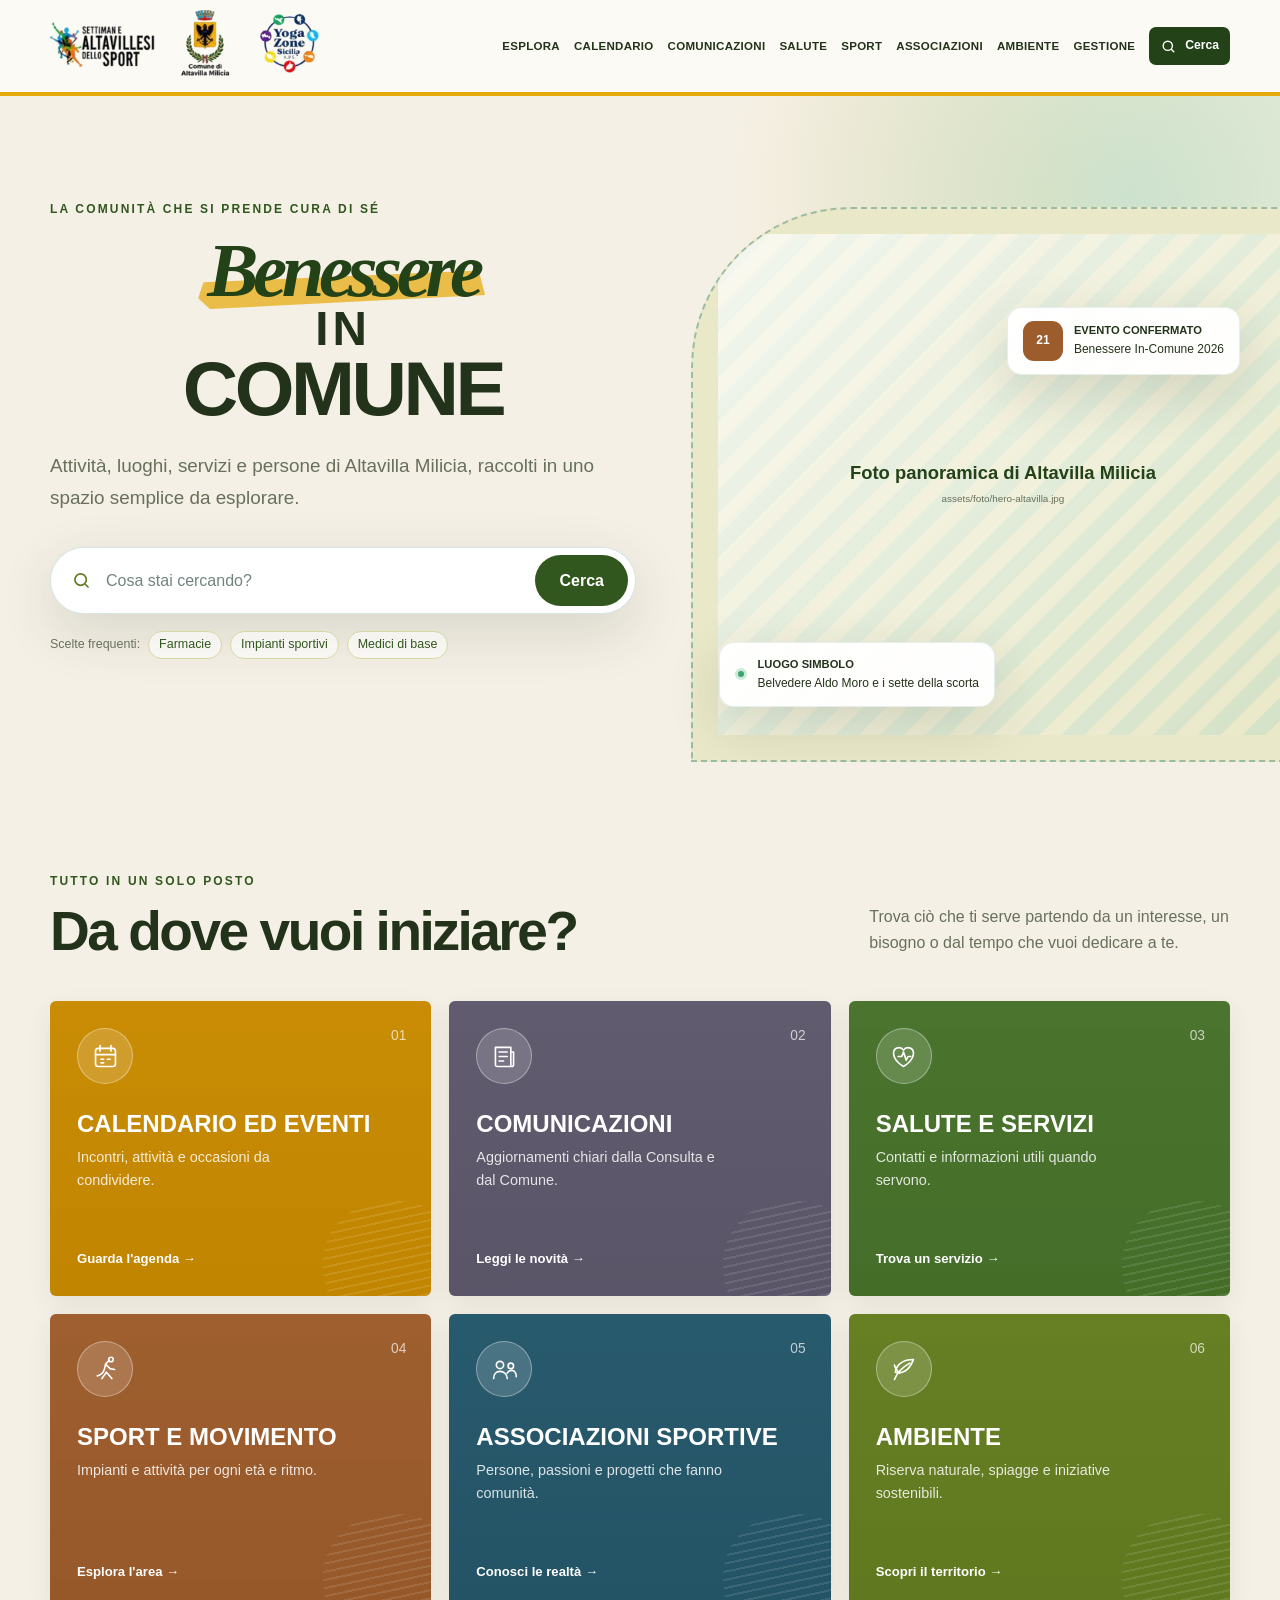
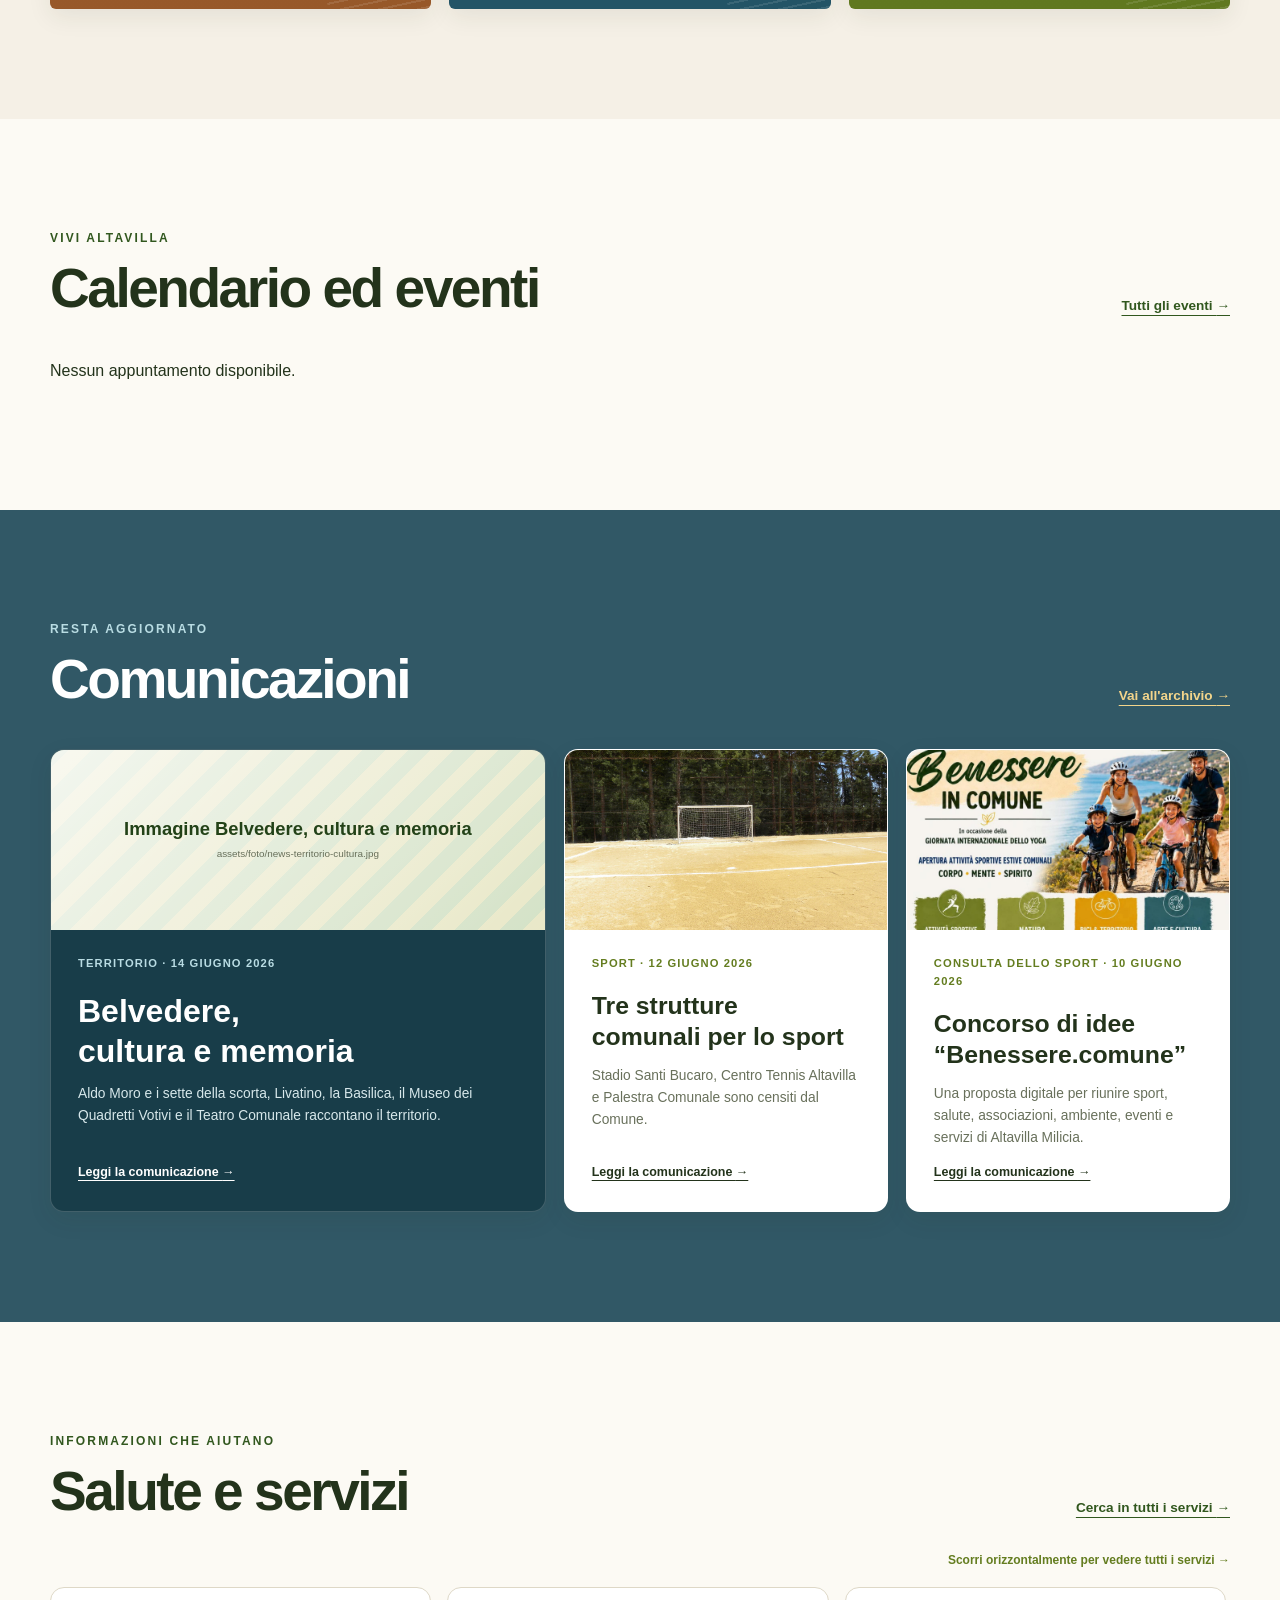
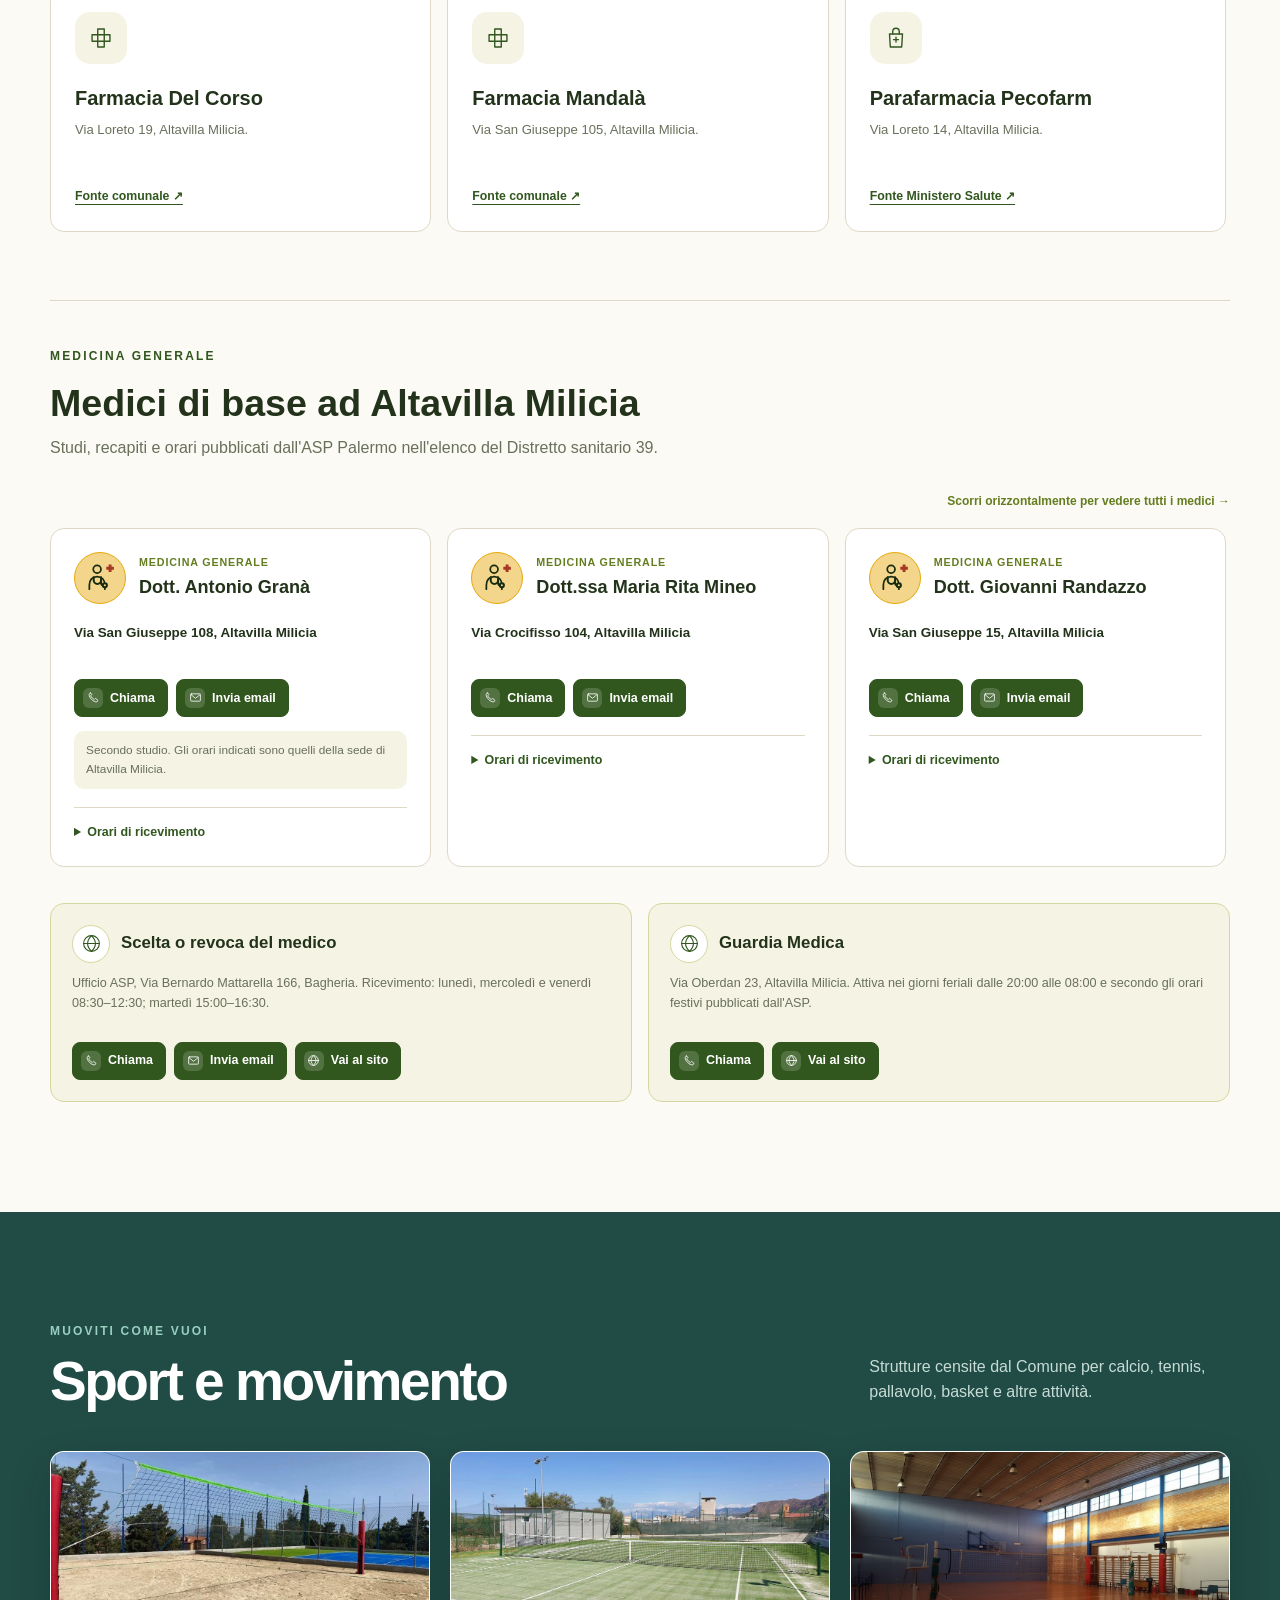
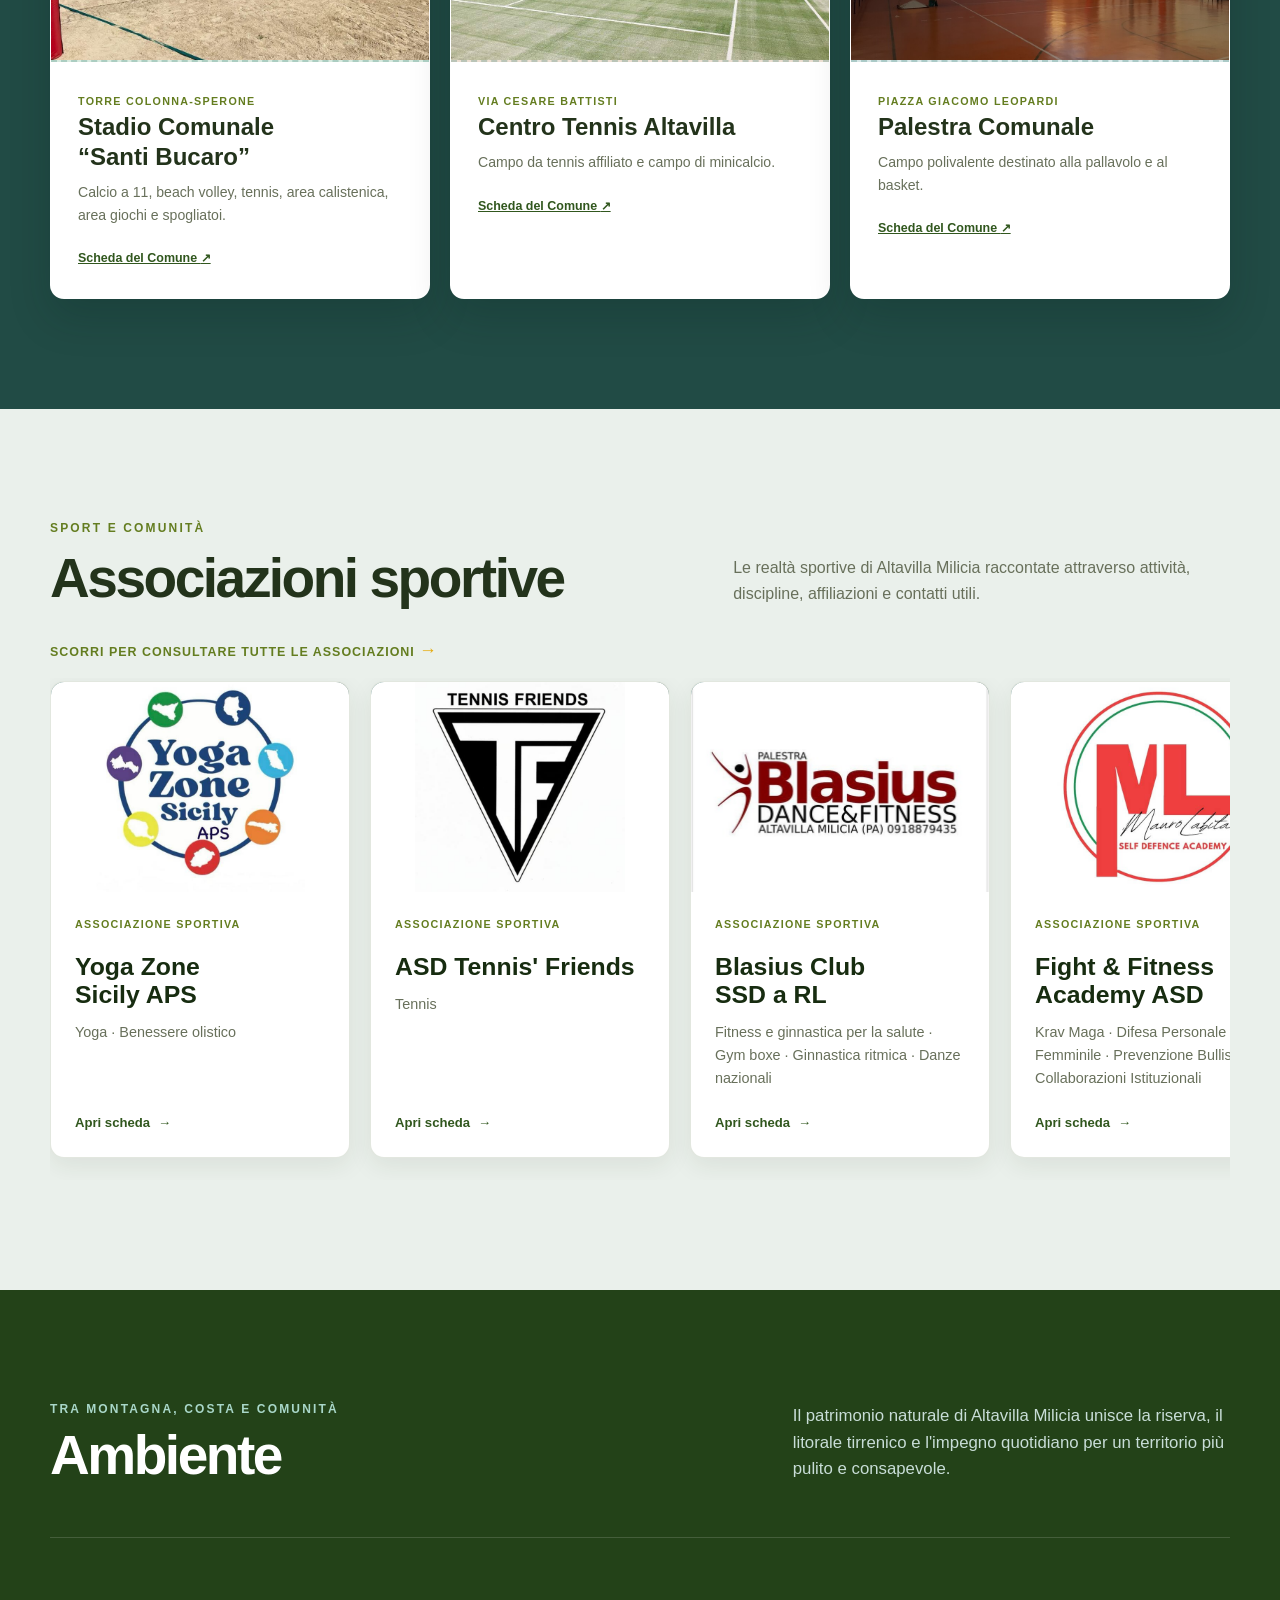
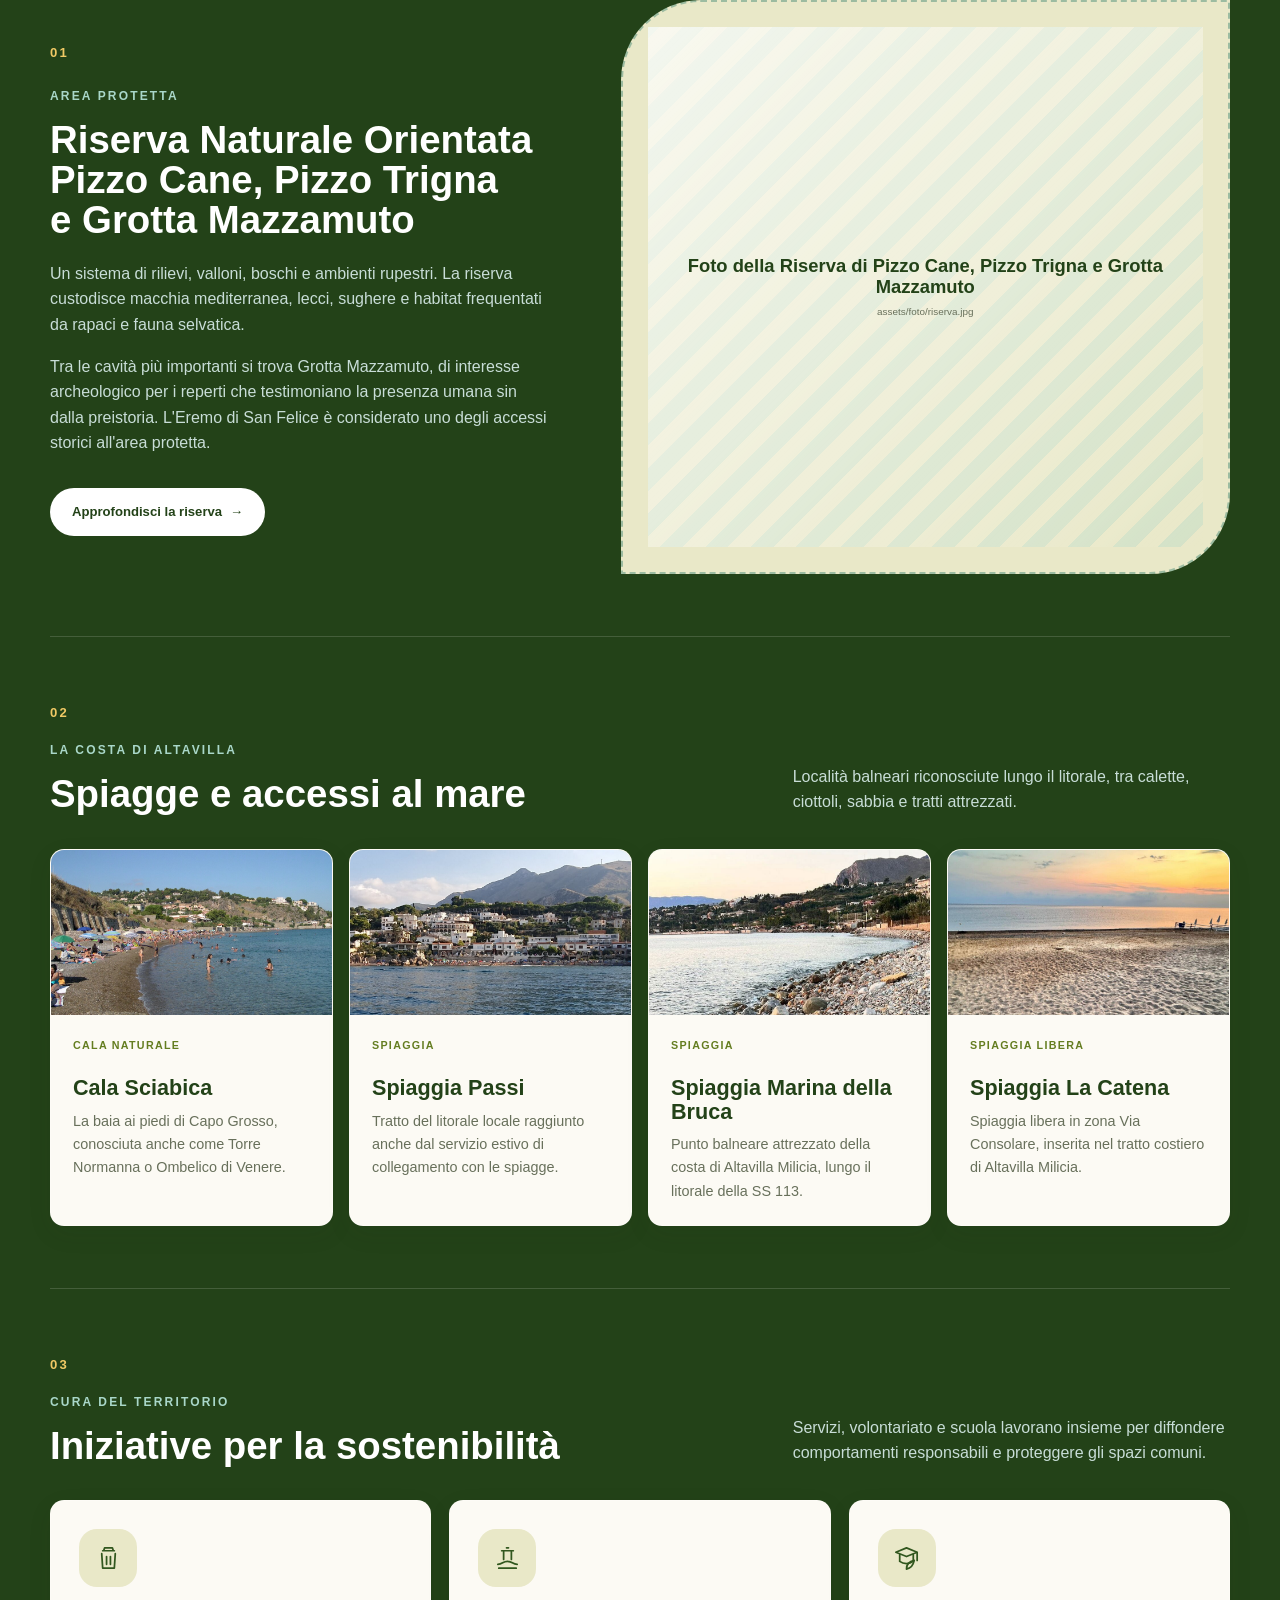
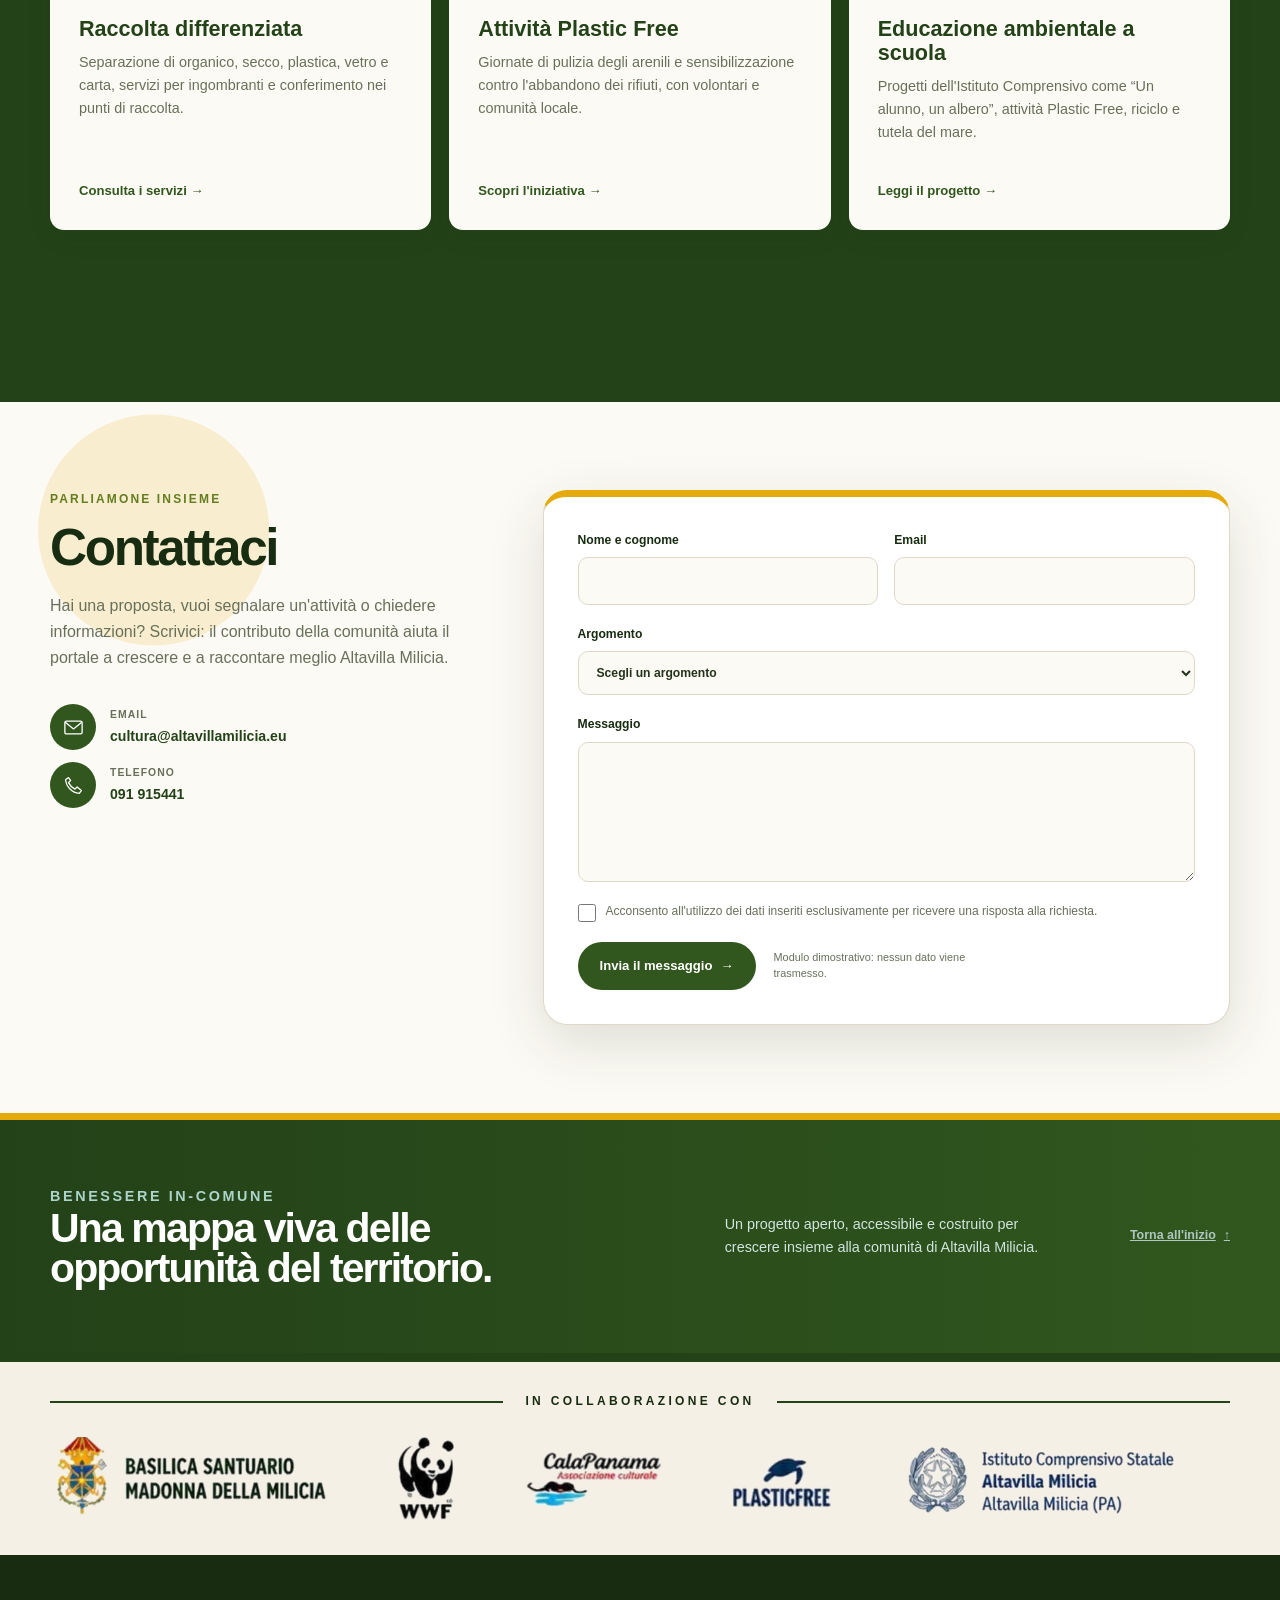
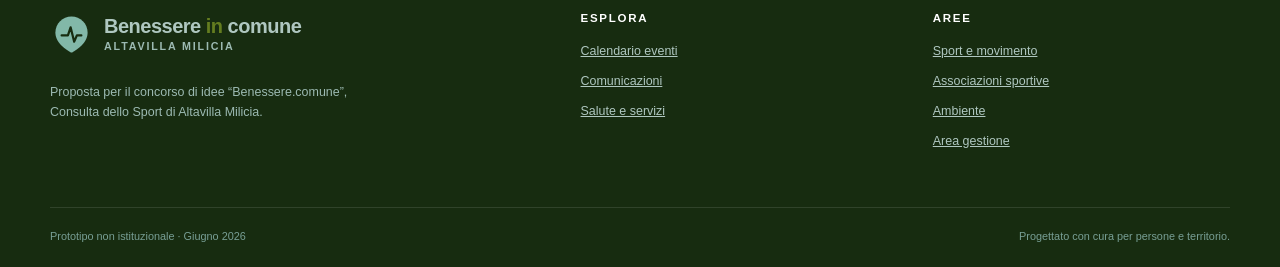
==== commit 04e31d36: "Refactor code structure for improved readability and maintainability" ====
--- a/sito/index.html
+++ b/sito/index.html
@@ -22,7 +22,7 @@
     <script src="data/chiusura.js" defer></script>
     <script src="data/contatti.js" defer></script>
     <script src="data/partner.js" defer></script>
-    <script src="js/app.js?v=20260619-13" defer></script>
+    <script src="js/app.js?v=20260619-14" defer></script>
   </head>
   <body>
     <a class="skip-link" href="#contenuto">Vai al contenuto principale</a>
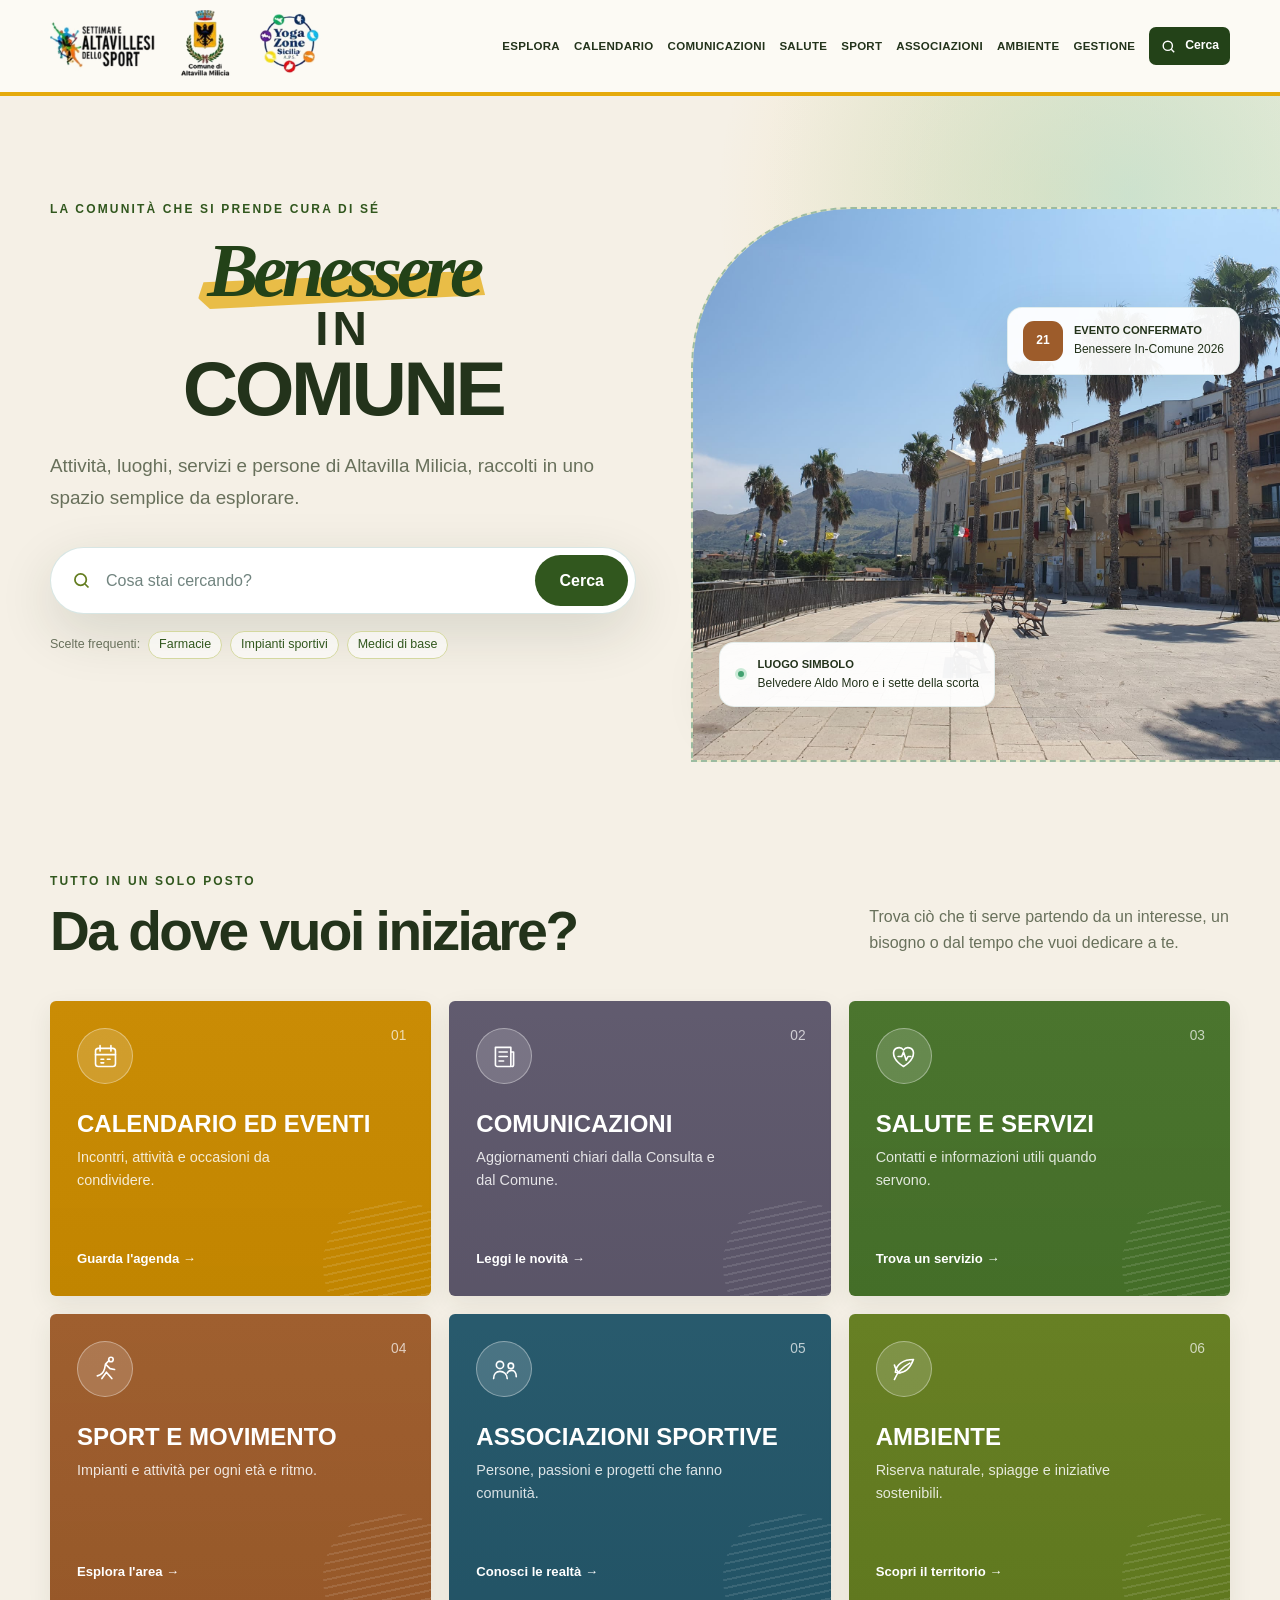
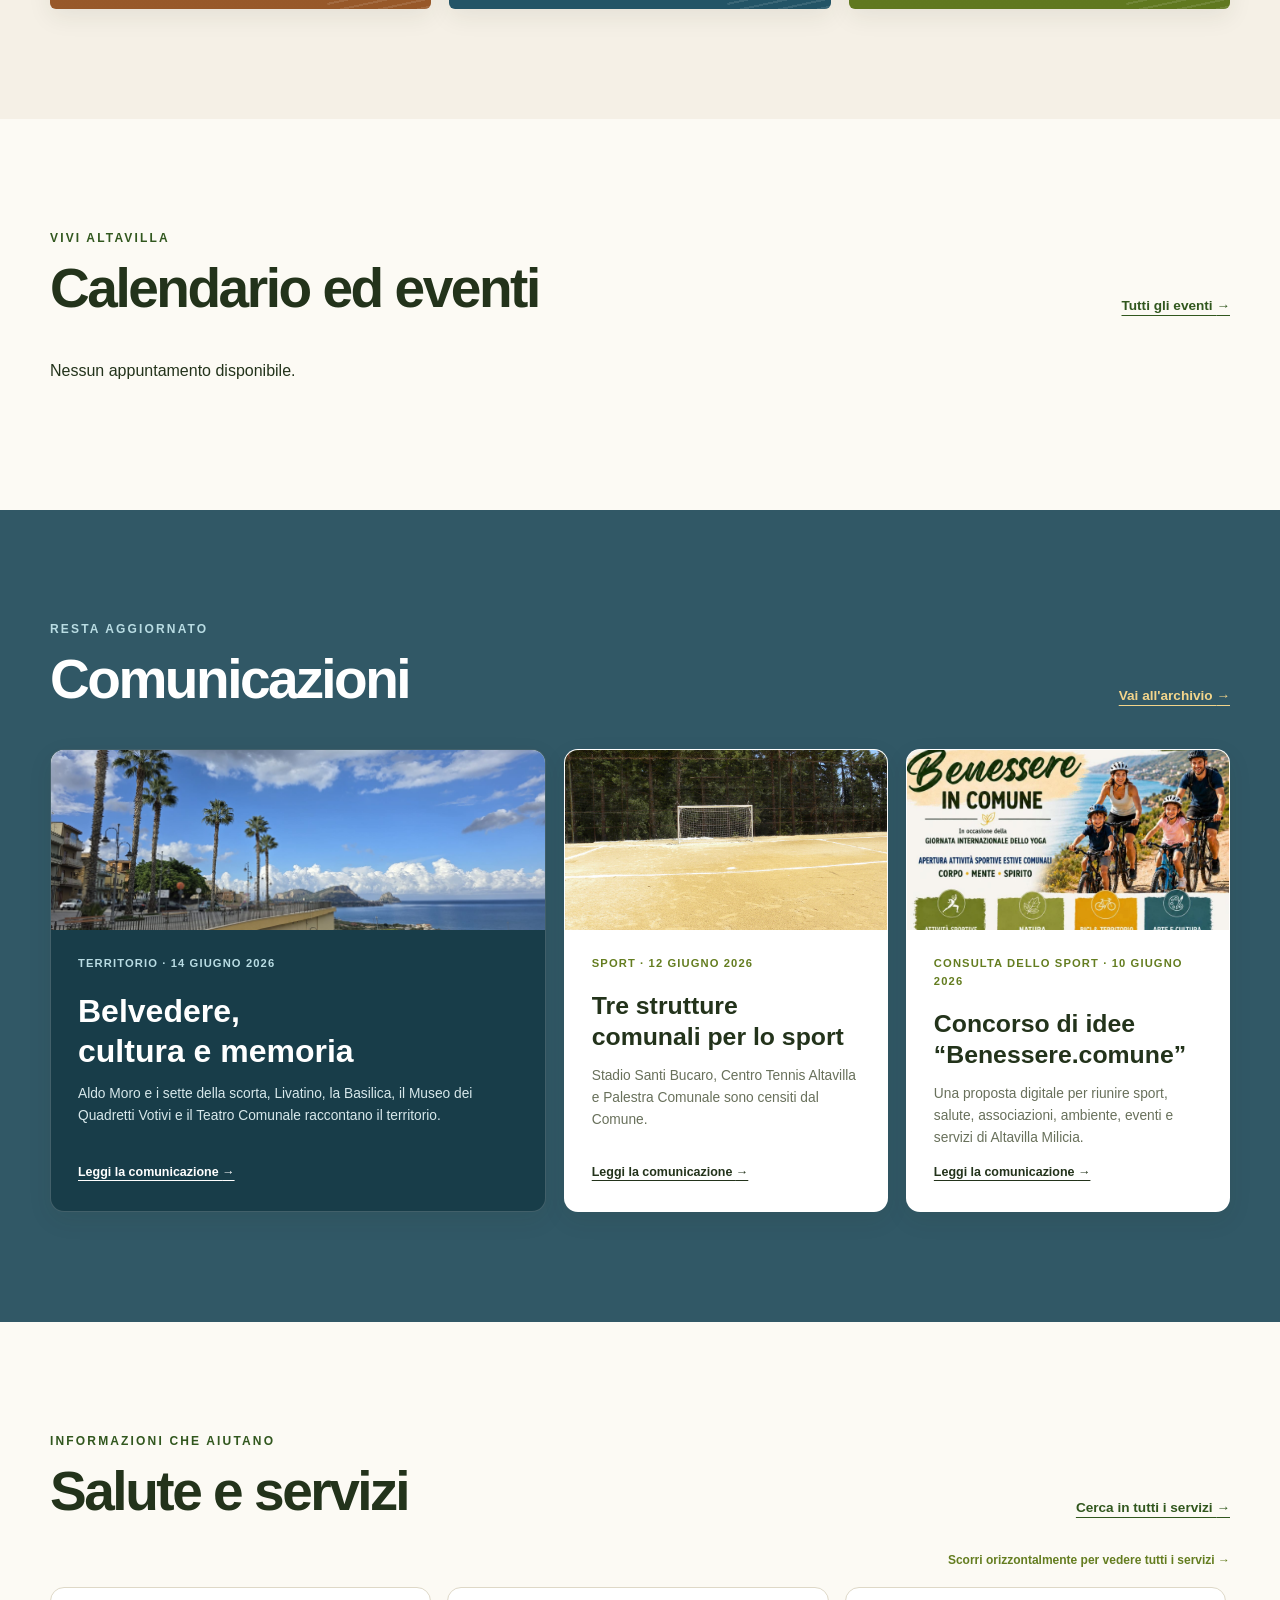
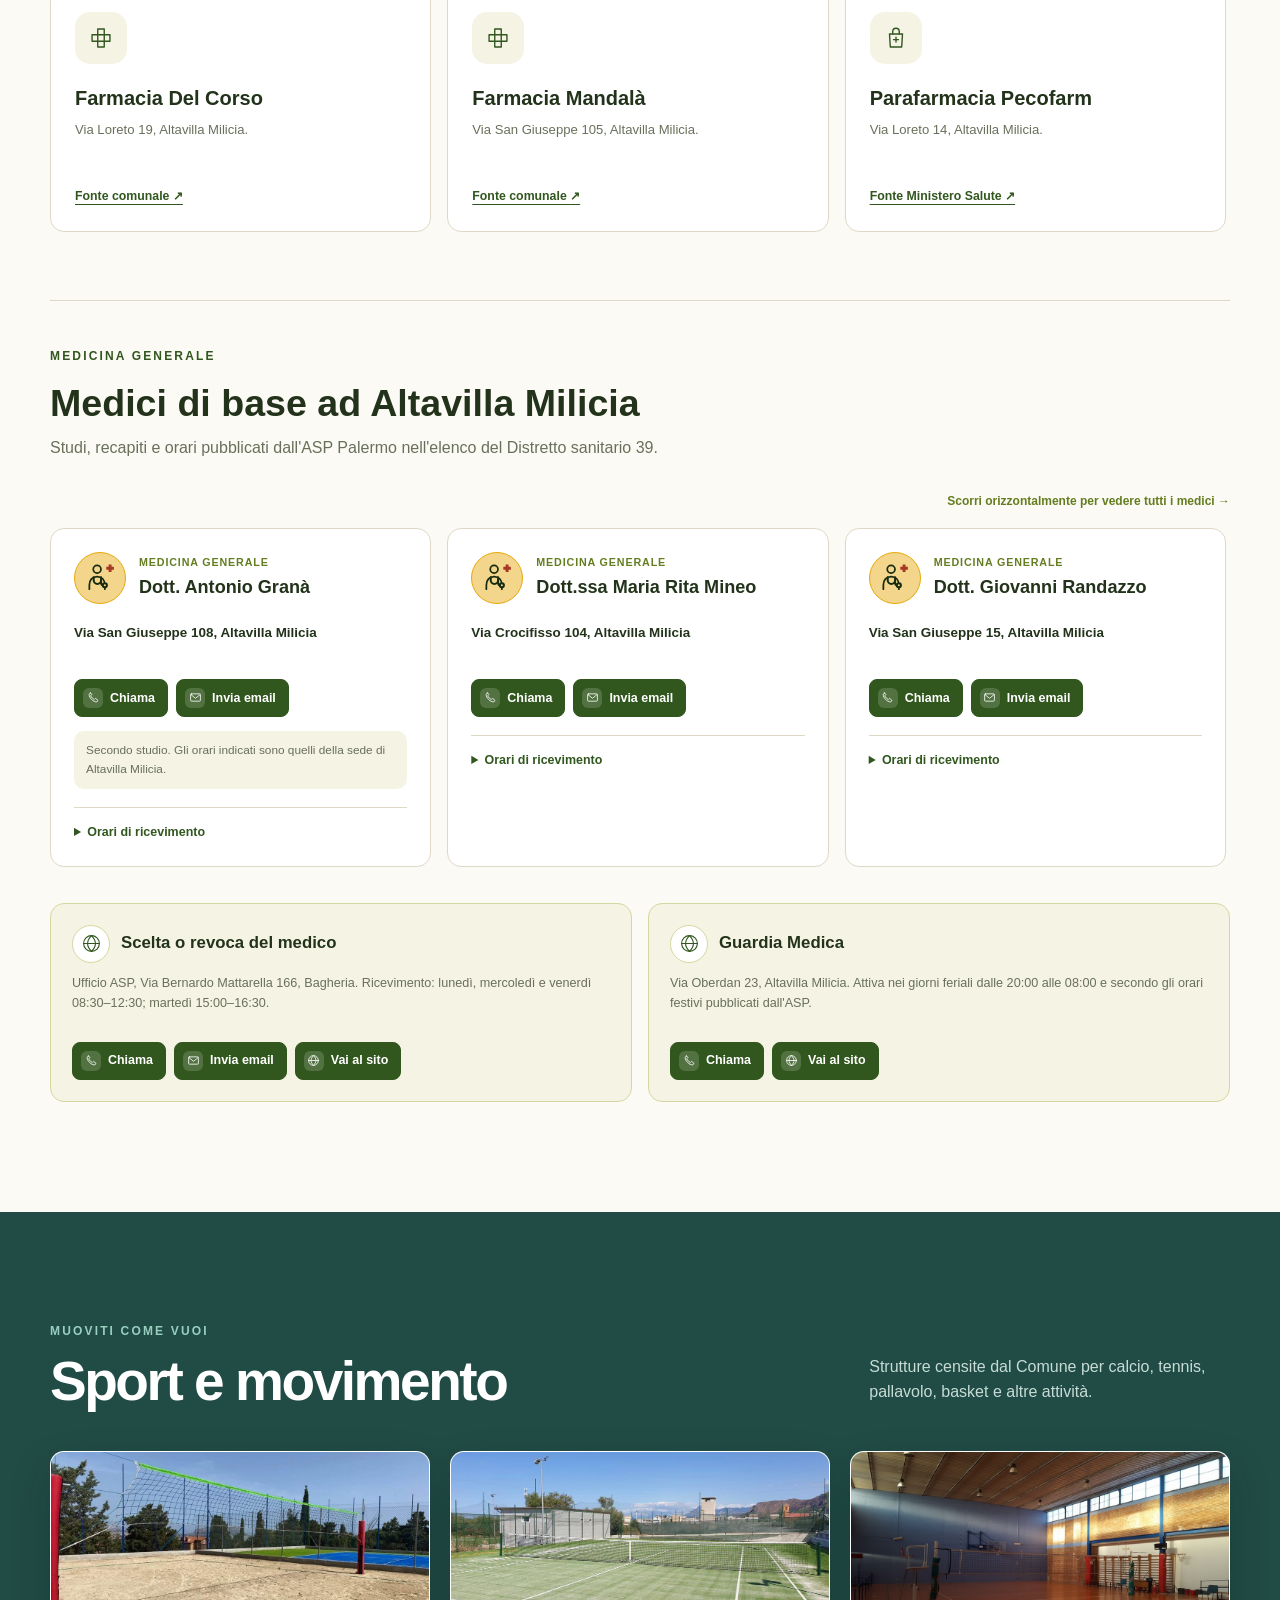
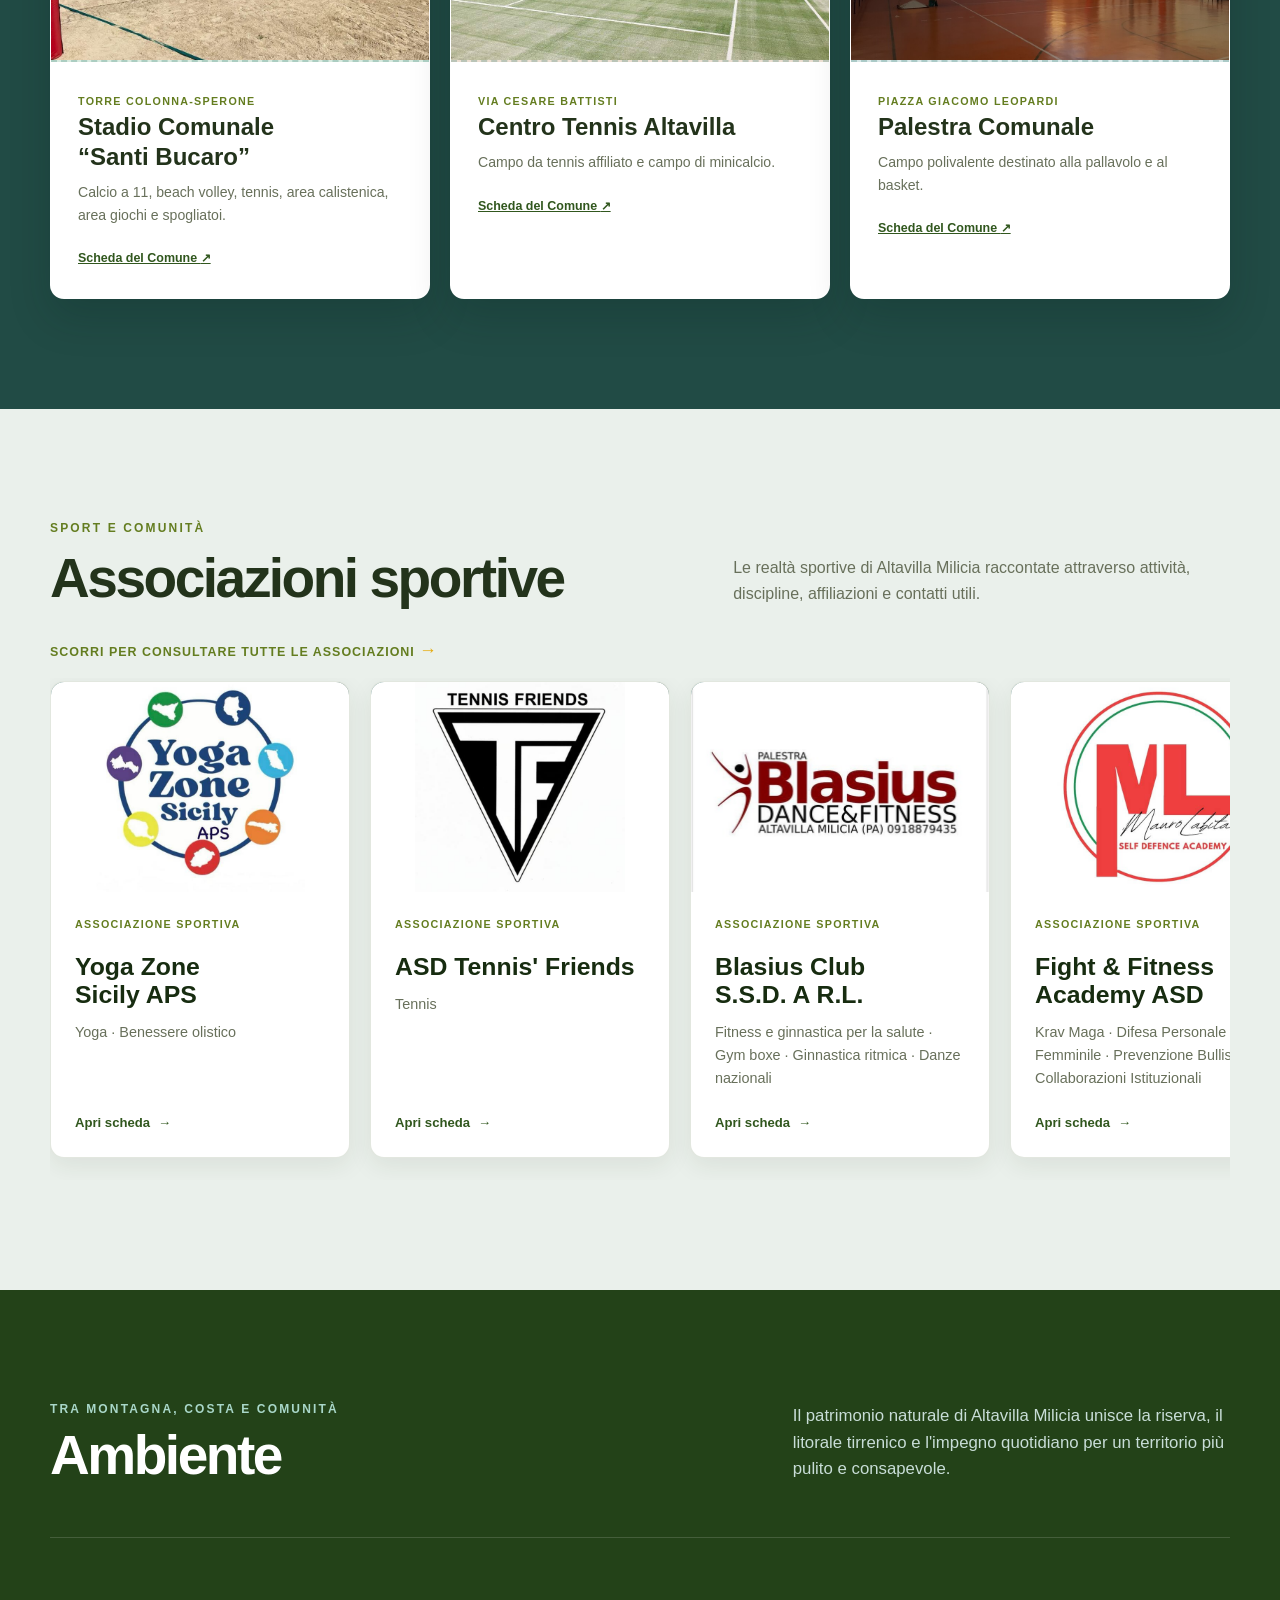
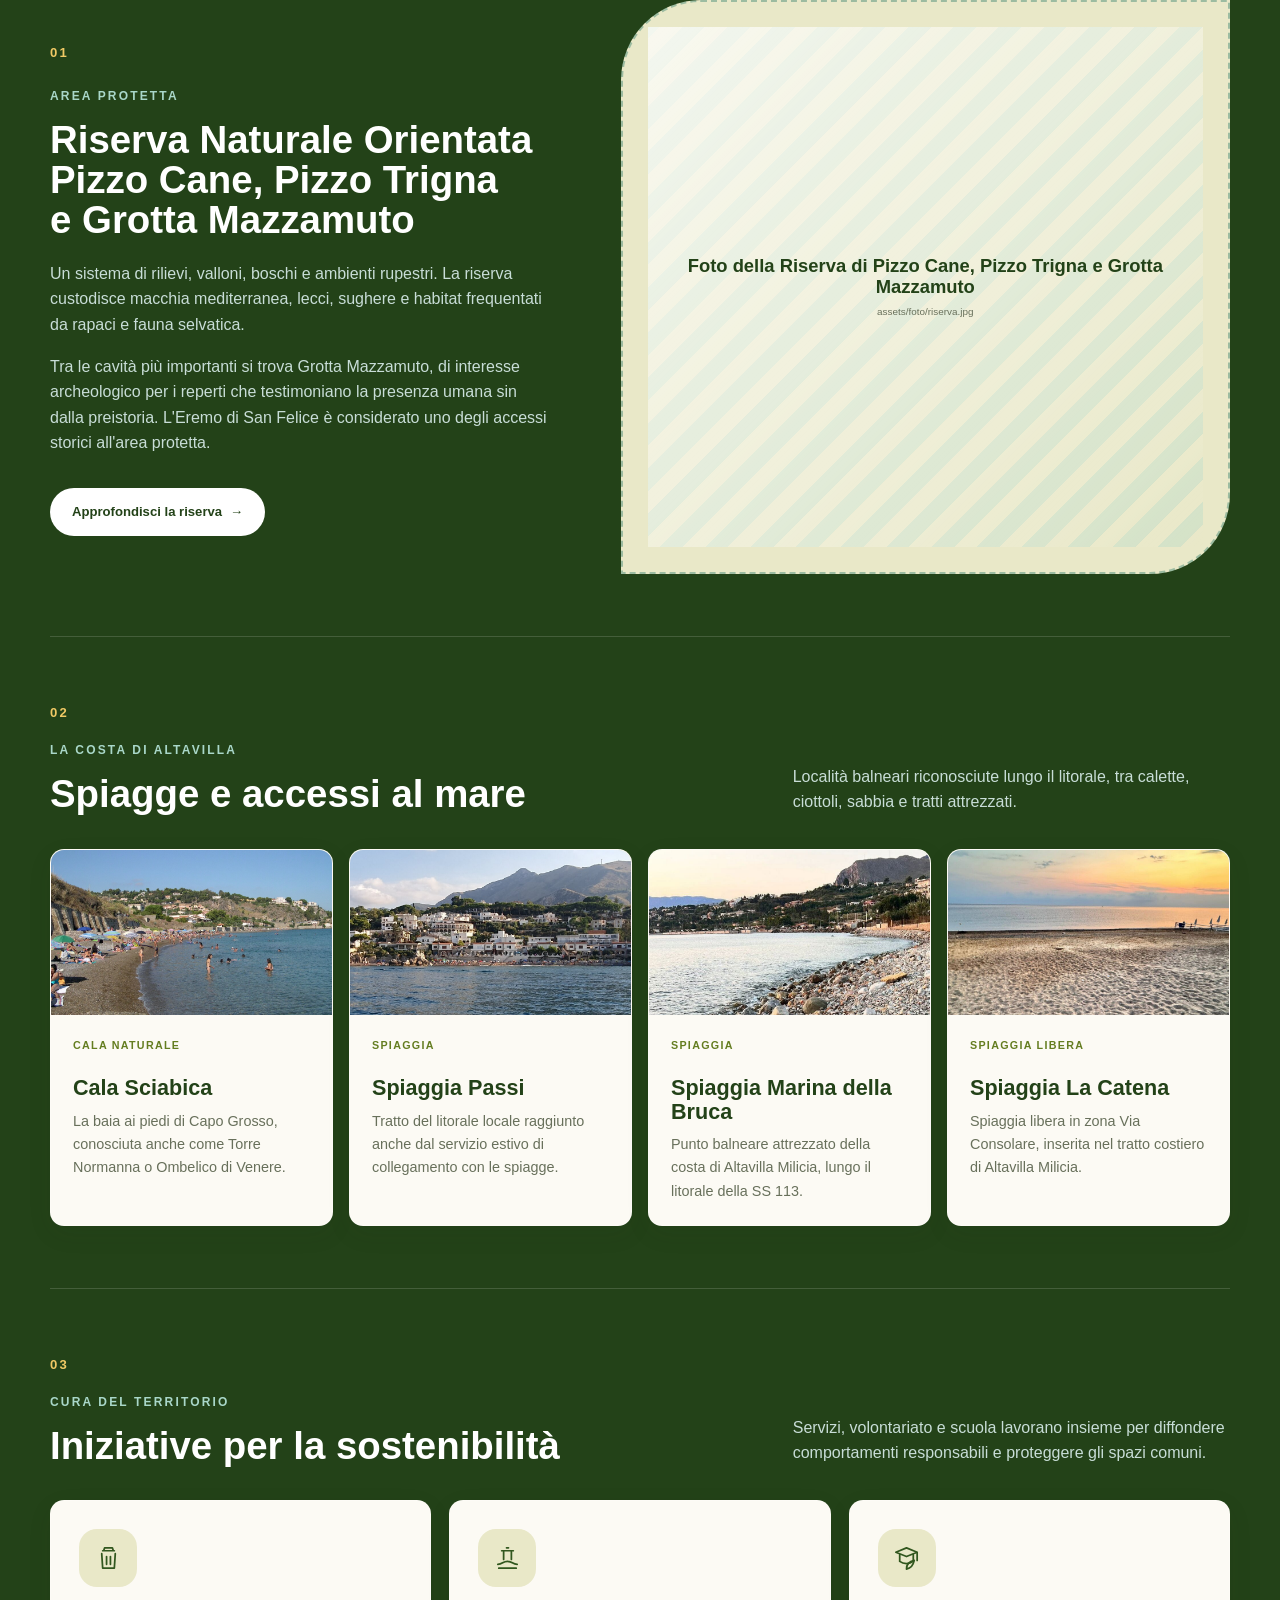
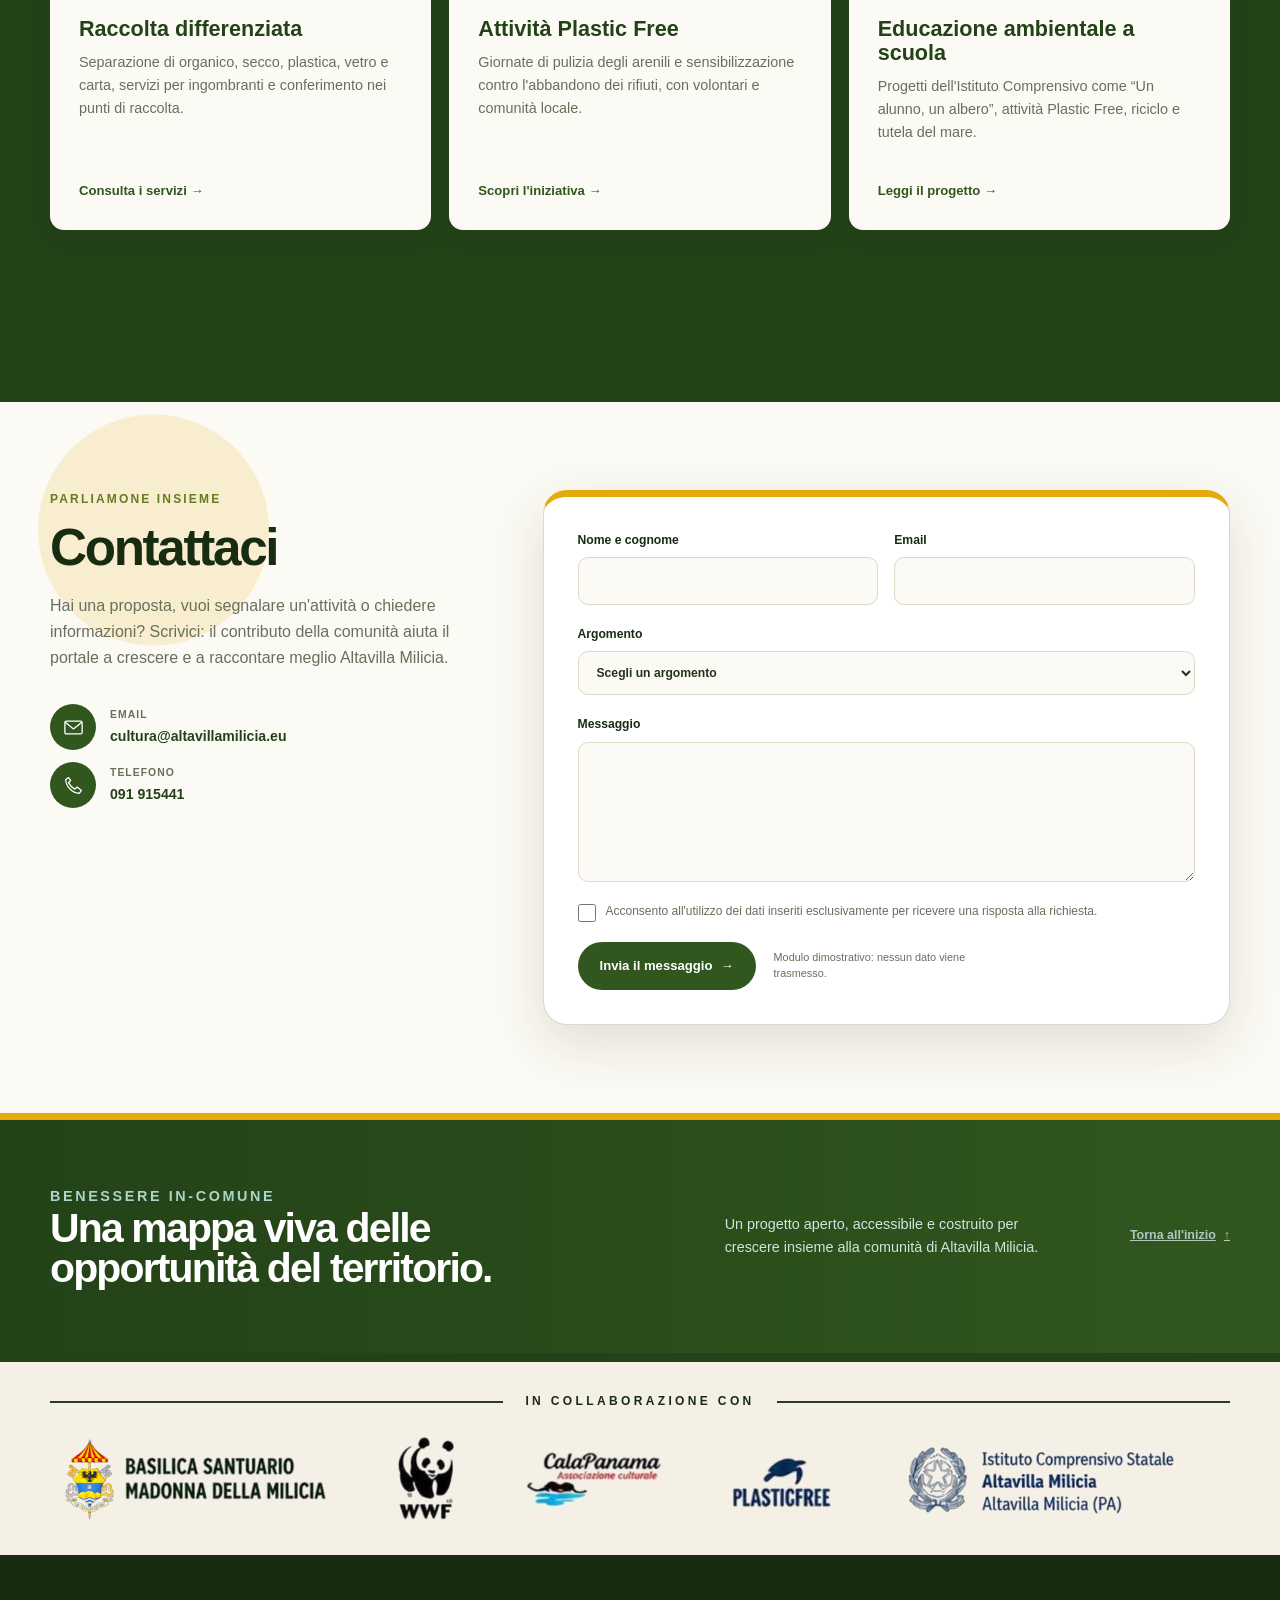
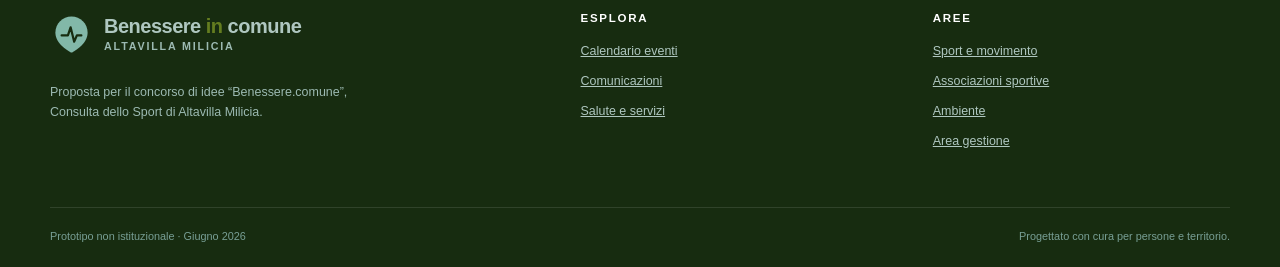
==== commit 7e7a9cd7: "Refactor code structure for improved readability and maintainability" ====
--- a/sito/index.html
+++ b/sito/index.html
@@ -22,7 +22,7 @@
     <script src="data/chiusura.js" defer></script>
     <script src="data/contatti.js" defer></script>
     <script src="data/partner.js" defer></script>
-    <script src="js/app.js?v=20260619-14" defer></script>
+    <script src="js/app.js?v=20260619-16" defer></script>
   </head>
   <body>
     <a class="skip-link" href="#contenuto">Vai al contenuto principale</a>
--- a/sito/css/styles.css
+++ b/sito/css/styles.css
@@ -3601,6 +3601,7 @@
 .management-news-card__media img {
   position: absolute;
   inset: 0;
+  z-index: 1;
   width: 100%;
   height: 100%;
   object-fit: cover;
